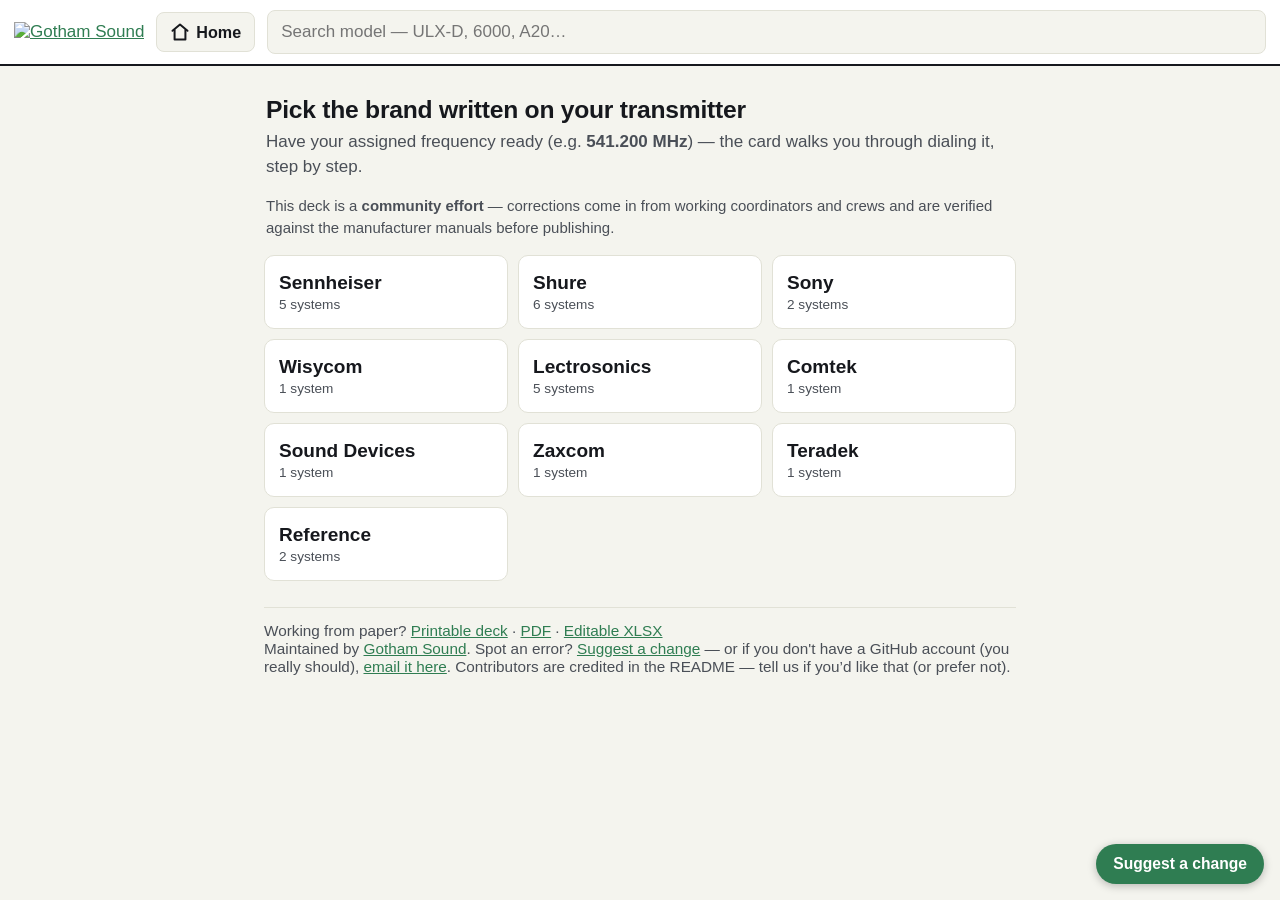
==== index.html @ 76682037 "Remake separate files from upstream changes Also specify encoding on formatted HTML files" ====
<!DOCTYPE html>
<html lang="en">

<head>
    <meta charset="utf-8">
    <meta name="viewport" content="width=device-width, initial-scale=1">
    <title>Wireless Quick-Dial Cards — Gotham Sound</title>
    <link rel="stylesheet" type="text/css" href="app_style.css">
</head>

<body>
    <header>
        <a href="#" aria-label="Home"><img src="assets/gotham-logo.png" alt="Gotham Sound"></a>
        <button id="homebtn" type="button" aria-label="Home"><svg viewBox="0 0 24 24" width="20" height="20" fill="none"
                stroke="currentColor" stroke-width="2.4" stroke-linecap="round" stroke-linejoin="round">
                <path d="M3 10.5 12 3l9 7.5" />
                <path d="M5.5 9.5V21h13V9.5" />
            </svg><span>Home</span></button>
        <input id="q" type="search" autocomplete="off" placeholder="Search model — ULX-D, 6000, A20…"
            aria-label="Search systems">
    </header>
    <main>
        <div id="home">
            <div id="lastused"></div>
            <h1 class="bigask">Pick the brand written on your transmitter</h1>
            <p class="reassure">Have your assigned frequency ready (e.g. <b>541.200&nbsp;MHz</b>) — the card walks you
                through dialing it, step by step.</p>
            <p class="reassure" style="font-size:.88rem">This deck is a <b>community effort</b> — corrections come in
                from working coordinators and crews and are verified against the manufacturer manuals before publishing.
            </p>
            <div id="brands"></div>
            <div id="models" hidden></div>
            <div id="results" hidden></div>
            <p class="homefoot">Working from paper? <a href="print.html">Printable deck</a> · <a
                    href="quick-dial-cards.pdf">PDF</a> · <a href="quick-dial-cards-editable.xlsx">Editable XLSX</a><br>
                Maintained by <a href="https://gothamsound.com">Gotham Sound</a>. Spot an error? <a
                    href="https://github.com/gothamsound/quick-dial-cards/issues/new/choose">Suggest a change</a> — or
                if you don't have a GitHub account (you really should), <a
                    href="mailto:peters@gothamsound.com?subject=quickdialchange">email it here</a>. Contributors are
                credited in the README — tell us if you&rsquo;d like that (or prefer not).</p>
        </div>
        <div id="cardwrap" hidden>
            <div class="cardbar">
                <button class="backrow" id="back" type="button">← All systems</button>
                <label class="freqbox"><span>Assigned<br>freq</span><input id="freq" inputmode="decimal"
                        autocomplete="off" placeholder="—"><b>MHz</b></label>
            </div>
            <div class="seg">
                <button id="seg-tx" type="button">TX — Transmitter<small>beltpack / handheld</small></button>
                <button id="seg-rx" type="button">RX — Portable receiver<small>camera hop / bag rig</small></button>
            </div>
            <section class="card" id="sennheiser-evolution-g3-g4" data-brand="Sennheiser" data-model="evolution G3 / G4" data-title="Sennheiser evolution G3 / G4" data-badgecls="t-tune" data-badgetxt="FREE-TUNE TO ANY MHz" hidden>
<div class="cardhead"><div class="ch-brand">Sennheiser</div><h2>evolution G3 / G4</h2><div class="ch-sub">Analog UHF · portable (camera) receiver shown</div></div>
<div class="meta">
      <span class="tag t-tune">FREE-TUNE TO ANY MHz</span>
      <span class="pill"><b>Step</b> 25 kHz</span>
      <span class="pill"><b>Range</b> Tune only inside the unit’s band letter (A 516–558, G 566–608, Aw+
        470–558…)</span>
    </div>

    <div class="labelrow"><span class="ll">Typical report label:</span><span class="chip">Sennheiser EW
        G2/G3/G4</span><span class="chip">Sennheiser Evol G3 A</span><span class="chip">Sennheiser Evol G3 G</span><span
        class="chip">Sennheiser Evol G4 Aw+</span></div>


    <div class="procs">
      <div class="proc tx">
        <div class="proc-h"><span class="proc-k">TRANSMITTER</span>
          <span class="proc-m">SK / SKM (bodypack / handheld)</span>
        </div>
        <ol class="steps">
          <li><span class="num">1</span><span class="txt">Press <kbd>SET</kbd> → <b>Advanced</b> → <b>Tune</b> →
              <kbd>SET</kbd> (navigate with <kbd>UP</kbd>/<kbd>DOWN</kbd> + <kbd>SET</kbd>). Unit switches to channel 1
              of user bank <b>U1</b> (U1–U6); TX RF is deactivated while in Tune.</span></li>
          <li><span class="num">2</span><span class="txt"><kbd>UP</kbd>/<kbd>DOWN</kbd> to dial the assigned <b>MHz</b>
              (25 kHz steps; hold to scroll). <kbd>SET</kbd> to store.</span></li>
          <li><span class="num">3</span><span class="txt"><kbd>ESC</kbd> back to home; confirm the MHz on screen.</span>
          </li>
        </ol>
      </div>
      <div class="proc rx">
        <div class="proc-h"><span class="proc-k">PORTABLE RECEIVER</span>
          <span class="proc-m">EK 100 G3 / G4 (camera receiver)</span>
        </div>
        <ol class="steps">
          <li><span class="num">1</span><span class="txt">Press <kbd>SET</kbd> → <b>Advanced</b> → <b>Tune</b> →
              <kbd>SET</kbd> (switches to channel 1 of bank <b>U1</b>).</span></li>
          <li><span class="num">2</span><span class="txt"><kbd>UP</kbd>/<kbd>DOWN</kbd> to the same <b>MHz</b>;
              <kbd>SET</kbd> to store.</span></li>
          <li><span class="num">3</span><span class="txt">Or set the RX here, then <kbd>SYNC</kbd> the transmitter to it
              via IR.</span></li>
        </ol>
      </div>
    </div>

    <div class="rfbar">
      <div class="rf-row"><span class="rf-k rf-warn">RF OFF FIRST</span><span class="rf-v">Entering <b>Tune</b>
          deactivates the TX RF while you dial (“the RF signal is deactivated”, per manual) — tune before approaching
          the rig. Where fitted, set the mute switch function to <b>RF Mute</b> (menu: Mute Mode) for a hard
          mute.</span></div>
      <div class="rf-row"><span class="rf-k">RF POWER</span><span class="rf-v">G4 300/500: <b>10 / 30 / 50 mW</b>
          (Low/Standard/High), <b>Advanced ▸ RF Power</b>. G3 300/500: <b>10 / 30 mW</b> (Low/Standard) only.
          100-series: fixed, max 30 mW.</span></div>
    </div>

    <div class="linkbar"><span class="lk-t">MATCHING TX &amp; RX</span><span>Bank presets (1–20) only hold fixed
        compatible channels — use <b>Tune</b> (bank U) to reach an arbitrary freq.</span></div>

    <div class="watch">
      <span class="w-t">WATCH OUT</span>
      <ul>
        <li>RX and TX must be the same band letter, or they can’t meet on frequency.</li>
        <li>G3 and G4 tune identically. Reports often lump <b>G2</b> in too — same family drill, but verify menu names
          on older G2 units at the table.</li>
      </ul>
    </div>

    <div class="sources"><span class="s-t">SOURCES</span><a
        href="https://docs.cloud.sennheiser.com/en-us/ew-g4/ew-g4_bedienungsanleitung_12_2025_en.pdf">ew G4 system
        manual</a> · <a
        href="https://web.archive.org/web/2025/https://assets.sennheiser.com/global-downloads/file/10828/SK_500_G3_Manual_12_2016_EN.pdf">SK
        500 G3 manual</a> · <a
        href="https://web.archive.org/web/2021/https://assets.sennheiser.com/global-downloads/file/6358/EK_100_G3_Manual_12_2016_EN.pdf">EK
        100 G3 manual</a></div>
<div class="cardfoot"><a href="https://github.com/gothamsound/quick-dial-cards/issues/new?template=suggest-change.yml&card=Sennheiser%20evolution%20G3%20/%20G4&title=%5BCard%20change%5D%3A%20Sennheiser%20evolution%20G3%20/%20G4" target="_blank" rel="noopener">Something wrong on this card? Suggest a fix →</a><br>No GitHub account (you really should)? <a href="mailto:peters@gothamsound.com?subject=quickdialchange&body=Card%3A%20Sennheiser%20evolution%20G3%20/%20G4%0A%0AWhat%20it%20says%20now%3A%0A%0AWhat%20it%20should%20say%3A%0A%0ASource%3A%0A%0ACredit%20me%20as%20%28or%20say%20no%20thanks%29%3A%0A">Email it here</a>.</div>
</section>
<section class="card" id="sennheiser-ew-dx" data-brand="Sennheiser" data-model="EW-DX" data-title="Sennheiser EW-DX" data-badgecls="t-tune" data-badgetxt="FREE-TUNE TO ANY MHz" hidden>
<div class="cardhead"><div class="ch-brand">Sennheiser</div><h2>EW-DX</h2><div class="ch-sub">Digital UHF · no portable RX in-series — EW-DP EK is the camera option</div></div>
<div class="meta">
      <span class="tag t-tune">FREE-TUNE TO ANY MHz</span>
      <span class="pill"><b>Step</b> fine (MHz + kHz entry; factory presets sit on a 600 kHz grid)</span>
      <span class="pill"><b>Range</b> US: Q1-9 470.2–550 · R1-9 520–607.8 · V5-7 941.7–959.65 (licensed STL)</span>
    </div>

    <div class="labelrow"><span class="ll">Typical report label:</span><span class="chip">Sennheiser EW-DX
        Q1-9</span><span class="chip">Sennheiser EW-DX R1-9</span><span class="chip">Sennheiser EW-D Q1-6</span></div>


    <div class="procs">
      <div class="proc tx">
        <div class="proc-h"><span class="proc-k">TRANSMITTER</span>
          <span class="proc-m">SK / SKM(-S) (bodypack / handheld)</span>
        </div>
        <ol class="steps">
          <li><span class="num">1</span><span class="txt">Press <kbd>SET</kbd> to open the menu → <b>Frequency</b>;
              <kbd>UP</kbd>/<kbd>DOWN</kbd> sets the MHz range → <kbd>SET</kbd> → <kbd>UP</kbd>/<kbd>DOWN</kbd> sets the
              kHz → <kbd>SET</kbd> to save.</span></li>
          <li><span class="num">2</span><span class="txt">Or sync from the receiver: press <kbd>CH 1</kbd>/<kbd>CH
                2</kbd> on the EM 2 → <kbd>SYNC</kbd> on the receiver → <b>short-press</b> <kbd>SYNC</kbd> on the TX
              (<b>Bluetooth LE — no IR</b>).</span></li>
          <li><span class="num">3</span><span class="txt">Keep that TX press <b>short</b> — holding <kbd>SYNC</kbd> &gt;
              2 s enters firmware-update mode and cancels the sync.</span></li>
        </ol>
      </div>
      <div class="proc rx">
        <div class="proc-h"><span class="proc-k">PORTABLE RECEIVER</span>
          <span class="proc-m">EW-DP EK (camera receiver, cross-compatible)</span>
        </div>
        <ol class="steps">
          <li><span class="num">1</span><span class="txt"><kbd>UP</kbd>/<kbd>DOWN</kbd>/<kbd>SET</kbd>/<kbd>ESC</kbd> →
              <b>FREQUENCY</b> (or AUTO SCAN / CHANNEL).</span></li>
          <li><span class="num">2</span><span class="txt">Set the assigned <b>MHz</b>; <kbd>SET</kbd> to save.</span>
          </li>
          <li><span class="num">3</span><span class="txt">Must be the same <b>frequency-range variant</b> as the TX;
              EW-DX extras (encryption, LD) drop off on EW-DP.</span></li>
        </ol>
      </div>
    </div>

    <div class="rfbar">
      <div class="rf-row"><span class="rf-k rf-warn">RF OFF FIRST</span><span class="rf-v">No RF-mute boot combo. <b>SK
            / SKM-S</b>: set the mute-switch function to <b>RF Mute</b> (TX menu: <b>Mute Button</b>; or RX: Ch → Mute
          Mode) and slide to mute <i>before</i> power-on. Plain SKM has no mute switch.</span></div>
      <div class="rf-row"><span class="rf-k">RF POWER</span><span class="rf-v">Fixed <b>10 mW ERP</b> (12 mW in Y1-3) —
          there is <b>no RF-power menu</b>.</span></div>
    </div>

    <div class="linkbar"><span class="lk-t">MATCHING TX &amp; RX</span><span>Sync runs over <b>Bluetooth LE</b> from the
        receiver — receiver values overwrite the TX. Manual TX entry and the Smart Assist app also work.</span></div>

    <div class="watch">
      <span class="w-t">WATCH OUT</span>
      <ul>
        <li>Enabling <b>AES-256</b> (System → Link Encryption) requires re-syncing every TX.</li>
        <li><b>Link Density</b> mode needs a receiver restart; presets shift to a 300 kHz grid.</li>
        <li>TX and RX must share the frequency-range variant (Q1-9 vs R1-9…).</li>
        <li><b>EW-D</b> (non-DX) TXs have <b>no display at all</b> — set the freq on the EW-D EM (or Smart Assist app)
          and push with the <kbd>SYNC</kbd> buttons (BLE). Fixed 10 mW. Q1-6 = 470.2–526; “S1-7” = 606.2–662 (mostly not
          US-legal).</li>
      </ul>
    </div>

    <div class="sources"><span class="s-t">SOURCES</span><a
        href="https://www.sennheiser.com/globalassets/digizuite/40783-en-instruction-manual-and-frequently-asked-questions---evolution-wireless-digital-ew-d--ew-dx--ew-dp-pdf.pdf">EW-D/DX/DP
        combined manual</a> · <a href="https://docs.cloud.sennheiser.com/en-us/ew-d/ew-d/manual.html">EW-DX online
        manual</a> · <a href="https://docs.cloud.sennheiser.com/en-us/ew-d/ew-d/productinfo-freq-ranges.html">Frequency
        ranges</a> · <a
        href="https://assets.sennheiser.com/download/assets/ew-d_instruction_manual_06_2026_en.pdf/092d50fcf2f111f0b4c42e4518a8e27d?attachment=true">EW-D
        manual</a></div>
<div class="cardfoot"><a href="https://github.com/gothamsound/quick-dial-cards/issues/new?template=suggest-change.yml&card=Sennheiser%20EW-DX&title=%5BCard%20change%5D%3A%20Sennheiser%20EW-DX" target="_blank" rel="noopener">Something wrong on this card? Suggest a fix →</a><br>No GitHub account (you really should)? <a href="mailto:peters@gothamsound.com?subject=quickdialchange&body=Card%3A%20Sennheiser%20EW-DX%0A%0AWhat%20it%20says%20now%3A%0A%0AWhat%20it%20should%20say%3A%0A%0ASource%3A%0A%0ACredit%20me%20as%20%28or%20say%20no%20thanks%29%3A%0A">Email it here</a>.</div>
</section>
<section class="card" id="sennheiser-digital-6000" data-brand="Sennheiser" data-model="Digital 6000" data-title="Sennheiser Digital 6000" data-badgecls="t-tune" data-badgetxt="FREE-TUNE TO ANY MHz" hidden>
<div class="cardhead"><div class="ch-brand">Sennheiser</div><h2>Digital 6000</h2><div class="ch-sub">Digital UHF · portable (camera) receiver shown</div></div>
<div class="meta">
      <span class="tag t-tune">FREE-TUNE TO ANY MHz</span>
      <span class="pill"><b>Step</b> 25 kHz</span>
      <span class="pill"><b>Range</b> Up to 88–184 MHz tuning, depending on unit</span>
    </div>

    <div class="labelrow"><span class="ll">Typical report label:</span><span class="chip">Sennheiser EM6000 A1-4</span>
    </div>


    <div class="procs">
      <div class="proc tx">
        <div class="proc-h"><span class="proc-k">TRANSMITTER</span>
          <span class="proc-m">SK 6000 / SKM 6000</span>
        </div>
        <ol class="steps">
          <li><span class="num">1</span><span class="txt">On the TX, press <kbd>SET</kbd> to open the menu →
              <b>Tune</b>.</span></li>
          <li><span class="num">2</span><span class="txt">Set the assigned <b>MHz</b> (25 kHz steps); confirm — saving
              auto-assigns it to preset <b>U</b>.</span></li>
          <li><span class="num">3</span><span class="txt">Match the <b>transmission mode</b> (e.g. LR) to the receiver,
              or the link won’t form.</span></li>
        </ol>
      </div>
      <div class="proc rx">
        <div class="proc-h"><span class="proc-k">PORTABLE RECEIVER</span>
          <span class="proc-m">EK 6042 (2-ch camera receiver, LR)</span>
        </div>
        <ol class="steps">
          <li><span class="num">1</span><span class="txt">Press the channel button → <b>CH Settings</b> →
              <b>Frequency</b> → <b>Tune</b>.</span></li>
          <li><span class="num">2</span><span class="txt">Set the same <b>MHz</b>; confirm.</span></li>
          <li><span class="num">3</span><span class="txt">Then <b>Sync</b> transfers the frequency to the transmitter
              over IR.</span></li>
        </ol>
      </div>
    </div>

    <div class="rfbar">
      <div class="rf-row"><span class="rf-k rf-warn">RF OFF FIRST</span><span class="rf-v"><b>SK 6212</b>: hold
          <kbd>ON/OFF</kbd> at power-up until the LED lights red → boots in <b>RF MUTE</b>. SK 6000 / SKM 6000 have no
          RF-mute boot — set the freq on the EM 6000 / EK 6042 and <b>IR-sync before the pack goes live</b>.</span>
      </div>
      <div class="rf-row"><span class="rf-k">RF POWER</span><span class="rf-v">Set by <b>mode</b>: LR — SK/SKM 6000
          <b>25 mW</b>, SK 6212 <b>15 mW</b> (Low 3.5). LD — 3.5 mW (SKM 6000: 1 mW). Mode is set on the <b>EM 6000</b>
          and pushed by sync — not a free dial.</span></div>
    </div>

    <div class="linkbar"><span class="lk-t">MATCHING TX &amp; RX</span><span>On the <b>EM 6000</b>, <b>Sync Settings ▸
          Frequency Only</b> pushes just the freq. The EK 6042 sync always transfers the frequency (long-press the sync
        button for IR).</span></div>

    <div class="watch">
      <span class="w-t">WATCH OUT</span>
      <ul>
        <li>Digital 6000 TX work with EK 6042 in <b>Long-Range (LR)</b> mode — set both to LR.</li>
        <li>EM 6000 is the rack receiver; EK 6042 is the portable equivalent.</li>
      </ul>
    </div>

    <div class="sources"><span class="s-t">SOURCES</span><a
        href="https://docs.cloud.sennheiser.com/en-us/digital-6000/digital-6000_instruction_manual_04_2026_en.pdf">Digital
        6000 manual</a> · <a
        href="https://web.archive.org/web/2023/https://assets.sennheiser.com/global-downloads/file/12330/EK6042_Manual_06_2019_EN.pdf">EK
        6042 manual</a></div>
<div class="cardfoot"><a href="https://github.com/gothamsound/quick-dial-cards/issues/new?template=suggest-change.yml&card=Sennheiser%20Digital%206000&title=%5BCard%20change%5D%3A%20Sennheiser%20Digital%206000" target="_blank" rel="noopener">Something wrong on this card? Suggest a fix →</a><br>No GitHub account (you really should)? <a href="mailto:peters@gothamsound.com?subject=quickdialchange&body=Card%3A%20Sennheiser%20Digital%206000%0A%0AWhat%20it%20says%20now%3A%0A%0AWhat%20it%20should%20say%3A%0A%0ASource%3A%0A%0ACredit%20me%20as%20%28or%20say%20no%20thanks%29%3A%0A">Email it here</a>.</div>
</section>
<section class="card" id="sennheiser-2000-series" data-brand="Sennheiser" data-model="2000 Series" data-title="Sennheiser 2000 Series" data-badgecls="t-tune" data-badgetxt="FREE-TUNE TO ANY MHz" hidden>
<div class="cardhead"><div class="ch-brand">Sennheiser</div><h2>2000 Series</h2><div class="ch-sub">Analog UHF (high-band) · portable (camera) receiver shown</div></div>
<div class="meta">
      <span class="tag t-tune">FREE-TUNE TO ANY MHz</span>
      <span class="pill"><b>Step</b> 25 kHz</span>
      <span class="pill"><b>Range</b> Up to 75 MHz switching bandwidth; tune inside the unit’s band (e.g. Aw, Gw, Bw).
        25 kHz steps.</span>
    </div>

    <div class="labelrow"><span class="ll">Typical report label:</span><span class="chip">Sennheiser EM 2000</span><span
        class="chip">SK 2000 / SKM 2000</span></div>


    <div class="procs">
      <div class="proc tx">
        <div class="proc-h"><span class="proc-k">TRANSMITTER</span>
          <span class="proc-m">SK 2000 / SKM 2000 / SKP 2000 (bodypack / handheld / plug-on)</span>
        </div>
        <ol class="steps">
          <li><span class="num">1</span><span class="txt">Press <kbd>SET</kbd> → <b>Advanced</b> → <b>Tune</b> (SK 2000
              = SET + UP/DOWN buttons; only the SKM 2000 has a jog-style multi-function switch). Pick a <b>user bank
                (U1–U6)</b>; fixed banks 1–20 are intermod presets only.</span></li>
          <li><span class="num">2</span><span class="txt">Set the channel and dial the assigned <b>MHz</b> (25 kHz
              steps); press <kbd>SET</kbd> to store.</span></li>
          <li><span class="num">3</span><span class="txt">Easier: set it on the receiver and IR-sync down to the TX
              (right).</span></li>
        </ol>
      </div>
      <div class="proc rx">
        <div class="proc-h"><span class="proc-k">PORTABLE RECEIVER</span>
          <span class="proc-m">EK 2000 (camera receiver)</span>
        </div>
        <ol class="steps">
          <li><span class="num">1</span><span class="txt">Press <kbd>SET</kbd> → <b>Advanced</b> → <b>Tune</b>; select a
              <b>user bank (U1–U6)</b> and channel.</span></li>
          <li><span class="num">2</span><span class="txt">Set the same assigned <b>MHz</b> (25 kHz); store the
              setting.</span></li>
          <li><span class="num">3</span><span class="txt">Hold the RX IR window to the TX IR window → <b>Sync</b> (main
              menu): the freq transfers to the TX automatically.</span></li>
        </ol>
      </div>
    </div>

    <div class="rfbar">
      <div class="rf-row"><span class="rf-k rf-warn">RF OFF FIRST</span><span class="rf-v"><b>RF Mute</b>: hold
          <kbd>ON/OFF</kbd> at switch-on until <b>“RF Mute Off?”</b> shows → <kbd>UP</kbd>/<kbd>DOWN</kbd> to <b>“RF
            Mute On?”</b> → <kbd>SET</kbd>. Tune/sync, then un-mute the same way.</span></div>
      <div class="rf-row"><span class="rf-k">RF POWER</span><span class="rf-v"><b>10 / 30 / 50 mW</b> (US: up to 100 mW)
          — <b>Advanced ▸ RF Power</b> on the TX.</span></div>
    </div>

    <div class="linkbar"><span class="lk-t">MATCHING TX &amp; RX</span><span>EM 2000 / EK 2000 → <b>Advanced ▸ Sync</b>
        transfers the frequency to the transmitter over IR. Or set both by hand to the same bank / channel / MHz.</span>
    </div>

    <div class="watch">
      <span class="w-t">WATCH OUT</span>
      <ul>
        <li>RX and TX must share the same band / range, or they can’t meet on frequency.</li>
        <li>Fixed banks 1–20 are presets only — use a <b>user bank (U1–U6)</b> to land on an arbitrary coordinated MHz.
        </li>
        <li>2000 series sits above ew G3/G4 and below 3000/5000 — same 25 kHz raster.</li>
      </ul>
    </div>

    <div class="sources"><span class="s-t">SOURCES</span><a
        href="https://web.archive.org/web/2021/https://assets.sennheiser.com/global-downloads/file/8549/SK_2000_Manual_12_2016_EN.pdf">SK
        2000 manual</a> · <a
        href="https://web.archive.org/web/2025/https://assets.sennheiser.com/global-downloads/file/8545/EK_2000_Manual_12_2016_EN.pdf">EK
        2000 manual</a></div>
<div class="cardfoot"><a href="https://github.com/gothamsound/quick-dial-cards/issues/new?template=suggest-change.yml&card=Sennheiser%202000%20Series&title=%5BCard%20change%5D%3A%20Sennheiser%202000%20Series" target="_blank" rel="noopener">Something wrong on this card? Suggest a fix →</a><br>No GitHub account (you really should)? <a href="mailto:peters@gothamsound.com?subject=quickdialchange&body=Card%3A%20Sennheiser%202000%20Series%0A%0AWhat%20it%20says%20now%3A%0A%0AWhat%20it%20should%20say%3A%0A%0ASource%3A%0A%0ACredit%20me%20as%20%28or%20say%20no%20thanks%29%3A%0A">Email it here</a>.</div>
</section>
<section class="card" id="sennheiser-3000-5000-series" data-brand="Sennheiser" data-model="3000 / 5000 Series" data-title="Sennheiser 3000 / 5000 Series" data-badgecls="t-tune" data-badgetxt="FREE-TUNE TO ANY MHz" hidden>
<div class="cardhead"><div class="ch-brand">Sennheiser</div><h2>3000 / 5000 Series</h2><div class="ch-sub">SK 5212-II bodypack · SKM 5200-II handheld · SKP 3000 plug-on — EK 3241 portable receiver</div></div>
<div class="meta">
      <span class="tag t-tune">FREE-TUNE TO ANY MHz</span>
      <span class="pill"><b>Step</b> 5 kHz — finest on these cards</span>
      <span class="pill"><b>Range</b> Tune within the unit’s switching bandwidth (EK 3241 ≈ 36 MHz; SK 5212-II up to 184
        MHz); stay in the legal range.</span>
    </div>

    <div class="labelrow"><span class="ll">Typical report label:</span><span class="chip">Sennheiser EM 3732 /
        3732-II</span><span class="chip">SK 5212(-II)</span><span class="chip">SKM 5200(-II)</span></div>


    <div class="procs">
      <div class="proc tx">
        <div class="proc-h"><span class="proc-k">TRANSMITTER</span>
          <span class="proc-m">SK 5212(-II) / SKM 5200(-II) / SKP 3000 (bodypack / handheld / plug-on)</span>
        </div>
        <ol class="steps">
          <li><span class="num">1</span><span class="txt">Deactivate the autolock if on. Open the menu → <b>CHAN</b>:
              pick a <b>VAR-bank</b> channel (<b>FIX</b>-bank presets cannot be changed).</span></li>
          <li><span class="num">2</span><span class="txt">Go to <b>TUNE</b> and set the assigned <b>MHz</b> — tunes in
              <b>5 kHz</b> steps; press <kbd>SET</kbd> to store (“STORED”).</span></li>
          <li><span class="num">3</span><span class="txt">Set output in <b>POWER</b>, then EXIT. (TUNE / CHAN only take
              effect once you <kbd>SET</kbd> them.)</span></li>
        </ol>
      </div>
      <div class="proc rx">
        <div class="proc-h"><span class="proc-k">PORTABLE RECEIVER</span>
          <span class="proc-m">EK 3241 (camera receiver)</span>
        </div>
        <ol class="steps">
          <li><span class="num">1</span><span class="txt">Use <kbd>CHAn</kbd> to pick a channel in bank <b>“U”</b>
              (variable bank, 20 channels U.01–U.20; bank “F” is 32 factory presets).</span></li>
          <li><span class="num">2</span><span class="txt">Open <kbd>tunE</kbd> and set the same <b>MHz</b> by hand (5
              kHz steps); press <kbd>SET</kbd> (“StorEd”).</span></li>
          <li><span class="num">3</span><span class="txt"><b>No IR sync on this receiver</b> — confirm the MHz matches
              the TX exactly. (Use an EM 3732 rack if you need IR sync.)</span></li>
        </ol>
      </div>
    </div>

    <div class="rfbar">
      <div class="rf-row"><span class="rf-k rf-warn">RF OFF FIRST</span><span class="rf-v">No standby-off boot — set the
          freq in <b>TUNE</b> (and a low <b>POWER</b> level) before the pack is near other rigs; confirm, then raise
          power / go live.</span></div>
      <div class="rf-row"><span class="rf-k">RF POWER</span><span class="rf-v">SK 5212-II <b>POWER</b> menu: <b>50
            mW</b> (PWR.HI) / <b>10 mW</b> (PWR.LO) / 10 mW low-intermod (<b>LoI</b>).</span></div>
    </div>

    <div class="linkbar"><span class="lk-t">MATCHING TX &amp; RX</span><span>The EK 3241 camera receiver has <b>no IR
          transmitter-sync</b> — match the frequency by hand on both ends (5 kHz). An EM 3732 rack can IR-sync the
        transmitters if you have one.</span></div>

    <div class="watch">
      <span class="w-t">WATCH OUT</span>
      <ul>
        <li>FIX-bank presets cannot be changed; use the <b>VAR bank</b> to land on a coordinated MHz.</li>
        <li>EK 3241 has no transmitter IR-sync — match by hand (or sync from an EM 3732 rack).</li>
        <li>TX and RX must share the same range / band.</li>
      </ul>
    </div>

    <div class="sources"><span class="s-t">SOURCES</span><a
        href="https://web.archive.org/web/2024/https://assets.sennheiser.com/global-downloads/file/6846/SK_5212-II_Manual_11_2010_EN.pdf">SK
        5212-II manual</a> · <a
        href="https://web.archive.org/web/2021/https://assets.sennheiser.com/global-downloads/file/12024/EK_3241_532026_0209_INT_US.pdf">EK
        3241 manual (US)</a> · <a
        href="https://web.archive.org/web/2021/https://assets.sennheiser.com/global-downloads/file/10500/EM_3732-II_Manual_10_2019_EN.pdf">EM
        3732-II manual</a></div>
<div class="cardfoot"><a href="https://github.com/gothamsound/quick-dial-cards/issues/new?template=suggest-change.yml&card=Sennheiser%203000%20/%205000%20Series&title=%5BCard%20change%5D%3A%20Sennheiser%203000%20/%205000%20Series" target="_blank" rel="noopener">Something wrong on this card? Suggest a fix →</a><br>No GitHub account (you really should)? <a href="mailto:peters@gothamsound.com?subject=quickdialchange&body=Card%3A%20Sennheiser%203000%20/%205000%20Series%0A%0AWhat%20it%20says%20now%3A%0A%0AWhat%20it%20should%20say%3A%0A%0ASource%3A%0A%0ACredit%20me%20as%20%28or%20say%20no%20thanks%29%3A%0A">Email it here</a>.</div>
</section>
<section class="card" id="shure-slx-d" data-brand="Shure" data-model="SLX-D" data-title="Shure SLX-D" data-badgecls="t-tune" data-badgetxt="FREE-TUNE TO ANY MHz" hidden>
<div class="cardhead"><div class="ch-brand">Shure</div><h2>SLX-D</h2><div class="ch-sub">Digital UHF · SLXD5 is the portable receiver</div></div>
<div class="meta">
      <span class="tag t-tune">FREE-TUNE TO ANY MHz</span>
      <span class="pill"><b>Step</b> 25 kHz (JB band 125 kHz)</span>
      <span class="pill"><b>Range</b> US: G58 470–514 · H55 514–558 · J52 558–602 + 614–616 · wideband “+” models G57
        470–608</span>
    </div>

    <div class="labelrow"><span class="ll">Typical report label:</span><span class="chip">Shure SLXD4 G58</span><span
        class="chip">Shure SLXD4Q+ G57</span><span class="chip">Shure SLXD5</span></div>


    <div class="procs">
      <div class="proc tx">
        <div class="proc-h"><span class="proc-k">TRANSMITTER</span>
          <span class="proc-m">SLXD1 / SLXD2 (bodypack / handheld)</span>
        </div>
        <ol class="steps">
          <li><span class="num">1</span><span class="txt">Transmitters have <b>no frequency menu</b> (menu = RF power,
              offset, locks) — the frequency comes from the receiver.</span></li>
          <li><span class="num">2</span><span class="txt">Tune the receiver (right), align the <b>IR ports</b>, press
              the receiver’s <kbd>sync</kbd> button → the TX takes the freq.</span></li>
          <li><span class="num">3</span><span class="txt"><b>No RF-mute boot exists</b> on SLX-D — power packs up away
              from the rig, sync, then move in.</span></li>
        </ol>
      </div>
      <div class="proc rx">
        <div class="proc-h"><span class="proc-k">PORTABLE RECEIVER</span>
          <span class="proc-m">SLXD5 (portable slot/bag receiver)</span>
        </div>
        <ol class="steps">
          <li><span class="num">1</span><span class="txt">Press <kbd>Enter</kbd> from home → <b>Frequency</b> →
              <b>Manual Setup</b> (or Channel / Group Scan).</span></li>
          <li><span class="num">2</span><span class="txt"><kbd>▲▼</kbd> arrows to set G / C or the exact <b>MHz</b> (25
              kHz); <kbd>Enter</kbd> to apply.</span></li>
          <li><span class="num">3</span><span class="txt">Align IR ports with the TX and press <kbd>Sync</kbd>.</span>
          </li>
        </ol>
      </div>
    </div>

    <div class="rfbar">
      <div class="rf-row"><span class="rf-k rf-warn">RF OFF FIRST</span><span class="rf-v">Nothing to hold at boot —
          this family has <b>no RF-mute power-on</b> (unlike ULX-D). Set the receiver first, sync at a distance, then
          approach.</span></div>
      <div class="rf-row"><span class="rf-k">RF POWER</span><span class="rf-v">TX menu <b>RF Power: 1 / 10 mW</b> (SLXD3
          plug-on: 30 mW); or push from the SLXD5 (<b>TX ▸ RF Power</b>, Low 1 / High 10) via IR sync.</span></div>
    </div>

    <div class="linkbar"><span class="lk-t">MATCHING TX &amp; RX</span><span>SLXD4 path: push the <kbd>control
          knob</kbd> → <b>Frequency Setup ▸ Manual Frequency Setup</b> → set G / C / MHz → <b>Apply</b>. “+” receivers
        pair with legacy TXs when <b>RF Band</b> matches (Device Configuration ▸ RF ▸ RF Band).</span></div>

    <div class="watch">
      <span class="w-t">WATCH OUT</span>
      <ul>
        <li>Legacy SLX-D has <b>no encryption</b>; SLX-D+ adds AES-256.</li>
        <li>G65 and L57 are <b>not US bands</b> — US stock is G58 / H55 / J52 (+ G57 wideband).</li>
        <li>Keep all receivers in one band on the same group.</li>
      </ul>
    </div>

    <div class="sources"><span class="s-t">SOURCES</span><a href="https://pubs.shure.com/guide/SLXD">SLX-D user
        guide</a> · <a href="https://pubs.shure.com/guide/SLXD4Qplus">SLXD4Q+ user guide</a></div>
<div class="cardfoot"><a href="https://github.com/gothamsound/quick-dial-cards/issues/new?template=suggest-change.yml&card=Shure%20SLX-D&title=%5BCard%20change%5D%3A%20Shure%20SLX-D" target="_blank" rel="noopener">Something wrong on this card? Suggest a fix →</a><br>No GitHub account (you really should)? <a href="mailto:peters@gothamsound.com?subject=quickdialchange&body=Card%3A%20Shure%20SLX-D%0A%0AWhat%20it%20says%20now%3A%0A%0AWhat%20it%20should%20say%3A%0A%0ASource%3A%0A%0ACredit%20me%20as%20%28or%20say%20no%20thanks%29%3A%0A">Email it here</a>.</div>
</section>
<section class="card" id="shure-ulx-d" data-brand="Shure" data-model="ULX-D" data-title="Shure ULX-D" data-badgecls="t-tune" data-badgetxt="FREE-TUNE TO ANY MHz" hidden>
<div class="cardhead"><div class="ch-brand">Shure</div><h2>ULX-D</h2><div class="ch-sub">Digital UHF · (no portable receiver — half-rack ULXD4 shown)</div></div>
<div class="meta">
      <span class="tag t-tune">FREE-TUNE TO ANY MHz</span>
      <span class="pill"><b>Step</b> 25 kHz</span>
      <span class="pill"><b>Range</b> Band on the label must match (e.g. G50 = 470–534 MHz)</span>
    </div>

    <div class="labelrow"><span class="ll">Typical report label:</span><span class="chip">Shure ULXD4 G50</span></div>


    <div class="procs">
      <div class="proc tx">
        <div class="proc-h"><span class="proc-k">TRANSMITTER</span>
          <span class="proc-m">ULXD1 / ULXD2 (bodypack / handheld)</span>
        </div>
        <ol class="steps">
          <li><span class="num">1</span><span class="txt">ULXD1/2 have <b>no frequency menu</b> — the TX menu covers
              mute mode, mic offset and locks only. The frequency comes from the receiver.</span></li>
          <li><span class="num">2</span><span class="txt">Tune the receiver channel (right), align IR windows, press
              <kbd>SYNC</kbd> → the TX takes the frequency.</span></li>
          <li><span class="num">3</span><span class="txt">Need RF silence meanwhile? Hold <kbd>exit</kbd> while powering
              the TX on until <b>RF MUTED</b> shows.</span></li>
        </ol>
      </div>
      <div class="proc rx">
        <div class="proc-h"><span class="proc-k">PORTABLE RECEIVER</span>
          <span class="proc-m">ULXD4 (half-rack receiver)</span>
        </div>
        <ol class="steps">
          <li><span class="num">1</span><span class="txt">Open the channel’s <b>RADIO</b> screen; push the <kbd>control
                wheel</kbd> to edit.</span></li>
          <li><span class="num">2</span><span class="txt">Rotate to the <b>Frequency</b> field and set the assigned
              <b>MHz</b> directly; <kbd>ENTER</kbd> to save.</span></li>
          <li><span class="num">3</span><span class="txt">Align IR windows, press <kbd>SYNC</kbd> → <b>Sync Success</b>
              copies it to the TX.</span></li>
        </ol>
      </div>
    </div>

    <div class="rfbar">
      <div class="rf-row"><span class="rf-k rf-warn">RF OFF FIRST</span><span class="rf-v">Hold <kbd>exit</kbd> during
          TX power-on until <b>RF MUTED</b> displays. Sync the assigned freq from the receiver, then <b>restart the
            TX</b> to un-mute.</span></div>
      <div class="rf-row"><span class="rf-k">RF POWER</span><span class="rf-v"><b>1 / 10 / 20 mW</b> — pushed from the
          receiver as an IR-sync preset (Lo 1 / Nm 10 / Hi 20), not set on the TX.</span></div>
    </div>

    <div class="linkbar"><span class="lk-t">MATCHING TX &amp; RX</span><span>In the RADIO menu you can set Group/Channel
        <i>or</i> edit the <b>Frequency</b> field for an exact coordinated MHz.</span></div>

    <div class="watch">
      <span class="w-t">WATCH OUT</span>
      <ul>
        <li>ULX-D has no bodypack/portable receiver — all receivers are rack/half-rack.</li>
        <li>Re-sync after enabling/disabling <b>encryption</b>. Mixed bands are OK if both units can tune the same
          frequency (Shure “Mixed-Band Operation”).</li>
      </ul>
    </div>

    <div class="sources"><span class="s-t">SOURCES</span><a
        href="https://pubs.shure.com/view/guide/ULXD/en-US.pdf">ULX-D user guide</a></div>
<div class="cardfoot"><a href="https://github.com/gothamsound/quick-dial-cards/issues/new?template=suggest-change.yml&card=Shure%20ULX-D&title=%5BCard%20change%5D%3A%20Shure%20ULX-D" target="_blank" rel="noopener">Something wrong on this card? Suggest a fix →</a><br>No GitHub account (you really should)? <a href="mailto:peters@gothamsound.com?subject=quickdialchange&body=Card%3A%20Shure%20ULX-D%0A%0AWhat%20it%20says%20now%3A%0A%0AWhat%20it%20should%20say%3A%0A%0ASource%3A%0A%0ACredit%20me%20as%20%28or%20say%20no%20thanks%29%3A%0A">Email it here</a>.</div>
</section>
<section class="card" id="shure-axient-digital" data-brand="Shure" data-model="Axient Digital" data-title="Shure Axient Digital" data-badgecls="t-tune" data-badgetxt="FREE-TUNE TO ANY MHz" hidden>
<div class="cardhead"><div class="ch-brand">Shure</div><h2>Axient Digital</h2><div class="ch-sub">Digital UHF · portable receiver shown</div></div>
<div class="meta">
      <span class="tag t-tune">FREE-TUNE TO ANY MHz</span>
      <span class="pill"><b>Step</b> 25 kHz</span>
      <span class="pill"><b>Range</b> US: G57 470–616 <i>(608–614 gap)</i> · K54 606–663 · X55 941–960 — intl: G55/G56
        470–636 · K57 606–790 MHz</span>
    </div>

    <div class="labelrow"><span class="ll">Typical report label:</span><span class="chip">Shure AD G57</span><span
        class="chip">Shure AD G57+</span><span class="chip">Shure AD K54</span><span class="chip">Shure AD
        X55</span><span class="chip">Shure AD K57 (intl)</span></div>


    <div class="procs">
      <div class="proc tx">
        <div class="proc-h"><span class="proc-k">TRANSMITTER</span>
          <span class="proc-m">AD1/ADX1 · AD2/ADX2 (pack/handheld)</span>
        </div>
        <ol class="steps">
          <li><span class="num">1</span><span class="txt">On the TX, <kbd>O</kbd> → <b>Radio</b> → <b>Freq</b>;
              <kbd>O</kbd> once edits the first 3 digits, twice the last 3; <kbd>∧∨</kbd> to set the assigned
              <b>MHz</b>; <kbd>O</kbd> to save.</span></li>
          <li><span class="num">2</span><span class="txt">Or IR-sync from the receiver (right). ADX can also be re-tuned
              remotely via ShowLink / AD610.</span></li>
        </ol>
      </div>
      <div class="proc rx">
        <div class="proc-h"><span class="proc-k">PORTABLE RECEIVER</span>
          <span class="proc-m">ADX5D (2-ch portable receiver)</span>
        </div>
        <ol class="steps">
          <li><span class="num">1</span><span class="txt">From the channel&rsquo;s home screen press <kbd>O</kbd> →
              <b>Radio</b>.</span></li>
          <li><span class="num">2</span><span class="txt"><kbd>∧∨</kbd> to set the assigned <b>Frequency (MHz)</b>
              directly (or Group/Channel); <kbd>O</kbd> to save.</span></li>
          <li><span class="num">3</span><span class="txt">Power the TX; channel menu → <b>Sync</b> (or hold <kbd>X</kbd>
              → <b>Rx1/Rx2 Sync</b>); align IR windows until the sync LED lights red → <b>Success</b>.</span></li>
        </ol>
      </div>
    </div>

    <div class="rfbar">
      <div class="rf-row"><span class="rf-k rf-warn">RF OFF FIRST</span><span class="rf-v">Hold <kbd>X</kbd> <b>while
            powering on</b> → <b>SAFE START</b> menu → set <b>RF: Mute</b> (persists through power cycles). Tune/sync,
          then un-mute: <b>Radio → Output → On</b>.</span></div>
      <div class="rf-row"><span class="rf-k">RF POWER</span><span class="rf-v"><b>AD 2 / 10 / 35 mW · ADX 2 / 10 / 40
            mW</b> (Radio → Power; some bands 2 / 10 only; 10 mW max above 608 MHz).</span></div>
    </div>

    <div class="linkbar"><span class="lk-t">MATCHING TX &amp; RX</span><span>Channels are grouped for intermod safety,
        but you can type an exact <b>Frequency</b> on either device.</span></div>

    <div class="watch">
      <span class="w-t">WATCH OUT</span>
      <ul>
        <li>Receiver <b>RF Band</b> must equal the TX band; after changing RF band, re-sync every TX.</li>
        <li>ADX5D is the portable receiver; AD4D/AD4Q are the rack versions.</li>
        <li><b>G57+</b> (ADX5D) extends G57 with 614–616 MHz; TX power is capped at 10 mW there.</li>
      </ul>
    </div>

    <div class="sources"><span class="s-t">SOURCES</span><a href="https://pubs.shure.com/view/guide/ADX1/en-US.pdf">ADX1
        guide (Safe Start, tuning)</a> · <a href="https://pubs.shure.com/view/guide/ADX5D/en-US.pdf">ADX5D guide (sync,
        bands)</a> · <a href="https://content-files.shure.com/Pubs/AxientDigital/Axient_Digital_Frequency_Chart.pdf">AD
        frequency chart</a></div>
<div class="cardfoot"><a href="https://github.com/gothamsound/quick-dial-cards/issues/new?template=suggest-change.yml&card=Shure%20Axient%20Digital&title=%5BCard%20change%5D%3A%20Shure%20Axient%20Digital" target="_blank" rel="noopener">Something wrong on this card? Suggest a fix →</a><br>No GitHub account (you really should)? <a href="mailto:peters@gothamsound.com?subject=quickdialchange&body=Card%3A%20Shure%20Axient%20Digital%0A%0AWhat%20it%20says%20now%3A%0A%0AWhat%20it%20should%20say%3A%0A%0ASource%3A%0A%0ACredit%20me%20as%20%28or%20say%20no%20thanks%29%3A%0A">Email it here</a>.</div>
</section>
<section class="card" id="shure-uhf-r" data-brand="Shure" data-model="UHF-R" data-title="Shure UHF-R" data-badgecls="t-tune" data-badgetxt="FREE-TUNE TO ANY MHz" hidden>
<div class="cardhead"><div class="ch-brand">Shure</div><h2>UHF-R</h2><div class="ch-sub">Analog UHF (legacy — still everywhere) · UR1/UR2 TX · UR4D rack RX</div></div>
<div class="meta">
      <span class="tag t-tune">FREE-TUNE TO ANY MHz</span>
      <span class="pill"><b>Step</b> 25 kHz — strict grid, no fine offsets</span>
      <span class="pill"><b>Range</b> US: G1 470–530 · H4 518–578 · J5 578–638 · L3 638–698 — <b>614+ MHz is post-repack
          illegal in the US</b></span>
    </div>

    <div class="labelrow"><span class="ll">Typical report label:</span><span class="chip">Shure UR4D H4</span><span
        class="chip">Shure UHF-R J5</span></div>


    <div class="procs">
      <div class="proc tx">
        <div class="proc-h"><span class="proc-k">TRANSMITTER</span>
          <span class="proc-m">UR1 / UR2 (bodypack / handheld)</span>
        </div>
        <ol class="steps">
          <li><span class="num">1</span><span class="txt">Press <kbd>enter</kbd> from the main screen → <b>Group (G) /
                Channel (Ch)</b> or <b>Frequency</b>; <kbd>▲▼</kbd> in 25 kHz steps; <kbd>enter</kbd> to save. (UR2:
              pull the battery cover off the handle to reach the keys.)</span></li>
          <li><span class="num">2</span><span class="txt">Or IR-sync: open the TX battery cover to expose the IR port;
              on the receiver select <b>Sync ▸ sync</b>.</span></li>
          <li><span class="num">3</span><span class="txt">A <b>frequency-locked</b> TX silently ignores the synced
              frequency — unlock first (hold <kbd>exit</kbd> + tap <kbd>▲</kbd> toggles Frequency Lock).</span></li>
        </ol>
      </div>
      <div class="proc rx">
        <div class="proc-h"><span class="proc-k">RECEIVER (RACK)</span>
          <span class="proc-m">UR4D / UR4S (rack receiver — no portable in-series)</span>
        </div>
        <ol class="steps">
          <li><span class="num">1</span><span class="txt"><b>Radio</b> menu: push the <kbd>control wheel</kbd> to the
              Group/Channel or frequency value; turn to change; press the flashing <kbd>ENTER</kbd>.</span></li>
          <li><span class="num">2</span><span class="txt">Or <b>Radio ▸ Scan</b> → Chan Scan / Group Scan.</span></li>
          <li><span class="num">3</span><span class="txt">Then IR-sync down to the TX (step 2, left).</span></li>
        </ol>
      </div>
    </div>

    <div class="rfbar">
      <div class="rf-row"><span class="rf-k rf-warn">RF OFF FIRST</span><span class="rf-v"><b>RF Safety Mode</b>: hold
          the <kbd>exit</kbd> key <b>while switching the TX on</b> → LCD flashes; it will not radiate while you set
          group/channel. Power-cycle to exit.</span></div>
      <div class="rf-row"><span class="rf-k">RF POWER</span><span class="rf-v">Hold <kbd>exit</kbd> + tap <kbd>▼</kbd>
          on the TX. UR2: <b>10 / 50 mW</b>; UR1: <b>10 / 100 mW</b> (G1/H4/J5; L3 = 10/50).</span></div>
    </div>

    <div class="linkbar"><span class="lk-t">MATCHING TX &amp; RX</span><span><b>Sync ▸ Setup</b> can also push gain, RF
        power and locks with the frequency — check what it’s configured to send before syncing someone else’s
        pack.</span></div>

    <div class="watch">
      <span class="w-t">WATCH OUT</span>
      <ul>
        <li>Analog FM on a strict 25 kHz grid — a .0125 offset doesn’t exist here.</li>
        <li>Upper J5 and all of L3 (614–698 MHz) are illegal post-repack — check the band label before accepting the
          unit.</li>
        <li>Tonekey squelch (<b>Radio ▸ Squelch ▸ Tonekey</b>) should stay On.</li>
      </ul>
    </div>

    <div class="sources"><span class="s-t">SOURCES</span><a
        href="https://content-files.shure.com/FileRepository/27a20023-4-1-uhf-r.pdf">UHF-R user guide</a> · <a
        href="https://content-files.shure.com/Pubs/UHF/UHF-R_Spec_Sheet.pdf">UHF-R spec sheet</a></div>
<div class="cardfoot"><a href="https://github.com/gothamsound/quick-dial-cards/issues/new?template=suggest-change.yml&card=Shure%20UHF-R&title=%5BCard%20change%5D%3A%20Shure%20UHF-R" target="_blank" rel="noopener">Something wrong on this card? Suggest a fix →</a><br>No GitHub account (you really should)? <a href="mailto:peters@gothamsound.com?subject=quickdialchange&body=Card%3A%20Shure%20UHF-R%0A%0AWhat%20it%20says%20now%3A%0A%0AWhat%20it%20should%20say%3A%0A%0ASource%3A%0A%0ACredit%20me%20as%20%28or%20say%20no%20thanks%29%3A%0A">Email it here</a>.</div>
</section>
<section class="card" id="shure-psm-1000-iem-ifb" data-brand="Shure" data-model="PSM 1000 (IEM / IFB)" data-title="Shure PSM 1000 (IEM / IFB)" data-badgecls="t-tune" data-badgetxt="FREE-TUNE TO ANY MHz" hidden>
<div class="cardhead"><div class="ch-brand">Shure</div><h2>PSM 1000 (IEM / IFB)</h2><div class="ch-sub">Analog FM (networked control) · the bodypack IS the portable receiver</div></div>
<div class="meta">
      <span class="tag t-tune">FREE-TUNE TO ANY MHz</span>
      <span class="pill"><b>Step</b> 25 kHz</span>
      <span class="pill"><b>Range</b> Band on the label (e.g. G10 = 470–542 MHz)</span>
    </div>

    <div class="labelrow"><span class="ll">Typical report label:</span><span class="chip">Shure PSM-1000 G10</span>
    </div>


    <div class="procs">
      <div class="proc tx">
        <div class="proc-h"><span class="proc-k">TRANSMITTER</span>
          <span class="proc-m">P10T (rack transmitter)</span>
        </div>
        <ol class="steps">
          <li><span class="num">1</span><span class="txt">Press <kbd>ENTER</kbd> → select the channel (TX1/TX2) →
              <b>RADIO / Frequency</b> screen.</span></li>
          <li><span class="num">2</span><span class="txt"><kbd>ENTER</kbd> to edit; wheel/arrows to set the assigned
              <b>MHz</b> (or Group/Channel); <kbd>ENTER</kbd> to save.</span></li>
          <li><span class="num">3</span><span class="txt">Align the earpack IR window and press <kbd>SYNC</kbd> to push
              the freq to it.</span></li>
        </ol>
      </div>
      <div class="proc rx">
        <div class="proc-h"><span class="proc-k">PORTABLE RECEIVER</span>
          <span class="proc-m">P10R+ (bodypack receiver, worn)</span>
        </div>
        <ol class="steps">
          <li><span class="num">1</span><span class="txt">Open the <b>battery door</b> — the menu buttons live inside.
              Press <kbd>ENTER</kbd> → <b>Group/Channel/Frequency</b>.</span></li>
          <li><span class="num">2</span><span class="txt">Edit the <b>Frequency</b> to the assigned <b>MHz</b>;
              confirm.</span></li>
          <li><span class="num">3</span><span class="txt">Or scan on the P10R+, then IR-<b>sync up</b> to the
              P10T.</span></li>
        </ol>
      </div>
    </div>

    <div class="rfbar">
      <div class="rf-row"><span class="rf-k rf-warn">RF OFF FIRST</span><span class="rf-v">Use the P10T’s front-panel
          <b>RF switch</b> (per channel): RF off → power on → set the frequency → RF on (“Switch RF off and power on”,
          per guide).</span></div>
      <div class="rf-row"><span class="rf-k">RF POWER</span><span class="rf-v"><b>10 / 50 / 100 mW</b> selectable (some
          bands top out at 50 mW).</span></div>
    </div>

    <div class="linkbar"><span class="lk-t">MATCHING TX &amp; RX</span><span>Here the <b>transmitter is the rack
          (P10T)</b> and the <b>receiver is the bodypack (P10R+)</b> — reverse of a mic.</span></div>

    <div class="watch">
      <span class="w-t">WATCH OUT</span>
      <ul>
        <li>P10T and P10R+ must be the same band.</li>
        <li>Switch RF off before powering up near other systems.</li>
      </ul>
    </div>

    <div class="sources"><span class="s-t">SOURCES</span><a
        href="https://pubs.shure.com/view/guide/PSM1000/en-US.pdf">PSM1000 user guide</a></div>
<div class="cardfoot"><a href="https://github.com/gothamsound/quick-dial-cards/issues/new?template=suggest-change.yml&card=Shure%20PSM%201000%20%28IEM%20/%20IFB%29&title=%5BCard%20change%5D%3A%20Shure%20PSM%201000%20%28IEM%20/%20IFB%29" target="_blank" rel="noopener">Something wrong on this card? Suggest a fix →</a><br>No GitHub account (you really should)? <a href="mailto:peters@gothamsound.com?subject=quickdialchange&body=Card%3A%20Shure%20PSM%201000%20%28IEM%20/%20IFB%29%0A%0AWhat%20it%20says%20now%3A%0A%0AWhat%20it%20should%20say%3A%0A%0ASource%3A%0A%0ACredit%20me%20as%20%28or%20say%20no%20thanks%29%3A%0A">Email it here</a>.</div>
</section>
<section class="card" id="sony-uwp-d" data-brand="Sony" data-model="UWP-D" data-title="Sony UWP-D" data-badgecls="t-grp" data-badgetxt="PICK FINE GROUP FIRST" hidden>
<div class="cardhead"><div class="ch-brand">Sony</div><h2>UWP-D</h2><div class="ch-sub">Analog UHF + digital audio · portable receiver shown</div></div>
<div class="meta">
      <span class="tag t-grp">PICK FINE GROUP FIRST</span>
      <span class="pill"><b>Step</b> 25 kHz raster</span>
      <span class="pill"><b>Range</b> Band on the label (UC14 470–542, UC25 536–608…)</span>
    </div>

    <div class="labelrow"><span class="ll">Typical report label:</span><span class="chip">Sony UWP (UTX-B40 / M40 /
        P40)</span></div>
    <div class="groupbar"><span class="gb-tag"><span class="tag t-grp">PICK FINE GROUP FIRST</span></span><span
        class="gb-txt">To reach <b>any</b> coordinated MHz, both units must be in a fine group: the group whose number
        <b>matches the TV channel</b> (e.g. Group <b>14</b> for TV-14) — these step in <b>25 kHz</b>. The low groups
        <b>01–09</b> are intermod presets with only a few fixed channels and will NOT reach an arbitrary freq.</span>
    </div>

    <div class="procs">
      <div class="proc tx">
        <div class="proc-h"><span class="proc-k">TRANSMITTER</span>
          <span class="proc-m">UTX-B40 / M40 / P40 (TX)</span>
        </div>
        <ol class="steps">
          <li><span class="num">1</span><span class="txt">Power OFF, then hold <kbd>SET</kbd> while powering on →
              <b>transmission-stopped</b> mode (RF off).</span></li>
          <li><span class="num">2</span><span class="txt"><kbd>+</kbd>/<kbd>–</kbd> to <b>GP/CH</b>; hold <kbd>SET</kbd>
              until <b>GROUP</b> flashes → pick the <b>TV-channel-number group</b> (not 01–09); <kbd>SET</kbd>.</span>
          </li>
          <li><span class="num">3</span><span class="txt"><b>CHANNEL</b> flashes → <kbd>+</kbd>/<kbd>–</kbd> to the
              channel = assigned <b>MHz</b>; <kbd>SET</kbd>. Power-cycle to transmit.</span></li>
        </ol>
      </div>
      <div class="proc rx">
        <div class="proc-h"><span class="proc-k">PORTABLE RECEIVER</span>
          <span class="proc-m">URX-P40 (portable diversity tuner)</span>
        </div>
        <ol class="steps">
          <li><span class="num">1</span><span class="txt"><kbd>+</kbd>/<kbd>–</kbd> to <b>GP/CH</b>; hold <kbd>SET</kbd>
              to edit. Select the same <b>TV-channel-number group</b>, then the channel matching the <b>MHz</b>.</span>
          </li>
          <li><span class="num">2</span><span class="txt">Confirm the MHz on the OLED.</span></li>
          <li><span class="num">3</span><span class="txt">Or run <b>NFC / IR SYNC (RX→TX)</b> to copy the receiver’s
              freq to the transmitter.</span></li>
        </ol>
      </div>
    </div>

    <div class="rfbar">
      <div class="rf-row"><span class="rf-k rf-warn">RF OFF FIRST</span><span class="rf-v">You’re already RF-off: GP/CH
          is set in <b>transmission-stopped mode</b> (hold SET+POWER). Only power-cycle to transmit once the freq is
          right.</span></div>
      <div class="rf-row"><span class="rf-k">RF POWER</span><span class="rf-v">Menu <b>RF POWER: HIGH / LOW</b> —
          UTX-B40/M40 <b>30 / 5 mW</b>; UTX-P40 (US) <b>40 / 5 mW</b>; E/KR models 10 / 2 mW.</span></div>
    </div>

    <div class="linkbar"><span class="lk-t">MATCHING TX &amp; RX</span><span>Use Sony’s <b>UWP-D Frequency List</b> to
        map an assigned MHz → Group/Channel. Group 00 = coarse 125 kHz steps. Tip: hold <kbd>NFC SYNC</kbd> ≥ 4 s =
        <b>Clear Channel Scan</b> of the selected group.</span></div>

    <div class="watch">
      <span class="w-t">WATCH OUT</span>
      <ul>
        <li>Stuck on only a few channels = you’re in a preset group (01–09); switch to the TV-channel group.</li>
        <li>GP/CH & BAND change only with transmission stopped.</li>
      </ul>
    </div>

    <div class="sources"><span class="s-t">SOURCES</span><a
        href="https://pro.sony/support/res/manuals/5009/96c5bb8845154ae1e06fbe70a175ad9d/50099341M.pdf">UWP-D operating
        instructions</a> · <a
        href="https://pro.sony/support/res/manuals/4530/63d2501a47358304ae6fe7185a0a2c9c/45307382M.pdf">UWP frequency
        lists</a></div>
<div class="cardfoot"><a href="https://github.com/gothamsound/quick-dial-cards/issues/new?template=suggest-change.yml&card=Sony%20UWP-D&title=%5BCard%20change%5D%3A%20Sony%20UWP-D" target="_blank" rel="noopener">Something wrong on this card? Suggest a fix →</a><br>No GitHub account (you really should)? <a href="mailto:peters@gothamsound.com?subject=quickdialchange&body=Card%3A%20Sony%20UWP-D%0A%0AWhat%20it%20says%20now%3A%0A%0AWhat%20it%20should%20say%3A%0A%0ASource%3A%0A%0ACredit%20me%20as%20%28or%20say%20no%20thanks%29%3A%0A">Email it here</a>.</div>
</section>
<section class="card" id="sony-dwx-digital" data-brand="Sony" data-model="DWX Digital" data-title="Sony DWX Digital" data-badgecls="t-tune" data-badgetxt="FREE-TUNE TO ANY MHz" hidden>
<div class="cardhead"><div class="ch-brand">Sony</div><h2>DWX Digital</h2><div class="ch-sub">Digital UHF · portable (slot) receiver shown</div></div>
<div class="meta">
      <span class="tag t-tune">FREE-TUNE TO ANY MHz</span>
      <span class="pill"><b>Step</b> 25 kHz (US 375 kHz channel plan)</span>
      <span class="pill"><b>Range</b> TX block must match the RX (e.g. TV14–17 = 470–494 MHz)</span>
    </div>

    <div class="labelrow"><span class="ll">Typical report label:</span><span class="chip">Sony DWR / DWT (“TV1417”, “DWT
        15-075”…)</span></div>
    <div class="groupbar"><span class="gb-tag"><span class="tag t-grp">PICK FINE GROUP FIRST</span></span><span
        class="gb-txt">Two paths: <b>FREQ INPUT</b> (RX1/RX2 menu) dials an exact MHz digit-by-digit (last two digits
        00/25/50/75) and offers to push it to the paired TX — or <b>Band → Group → Channel</b>: bands are TV-channel
        <i>blocks</i> (TV14-25, TV26-38…). <b>Group 00 = free tuning</b> across the unit’s whole band in <b>125 kHz</b>
        steps (Sony doesn’t intermod-protect it — fine when coordination owns the plan). Single-TV-channel groups (e.g.
        Group 21) step <b>25 kHz</b> within one TV channel; D1–D7 / 01–07 are intermod presets.</span></div>

    <div class="procs">
      <div class="proc tx">
        <div class="proc-h"><span class="proc-k">TRANSMITTER</span>
          <span class="proc-m">DWT-B03R / B01N / P-series (TX)</span>
        </div>
        <ol class="steps">
          <li><span class="num">1</span><span class="txt">Power OFF, hold <kbd>SET</kbd> and turn on → setting mode
              (transmission stopped).</span></li>
          <li><span class="num">2</span><span class="txt"><kbd>+</kbd>/<kbd>–</kbd> to <b>GP/CH</b>; hold <kbd>SET</kbd>
              until <b>GROUP</b> flashes → pick <b>GP 00</b> for free tuning (any freq on the 125&nbsp;kHz raster);
              <kbd>SET</kbd>.</span></li>
          <li><span class="num">3</span><span class="txt"><b>CHANNEL</b> flashes → set to the channel = assigned
              <b>MHz</b>; <kbd>SET</kbd>. Power-cycle to transmit. (Assignment on a .025/.075 offset? GP 00 can’t land
              there — use the TV-channel group instead.)</span></li>
        </ol>
      </div>
      <div class="proc rx">
        <div class="proc-h"><span class="proc-k">PORTABLE RECEIVER</span>
          <span class="proc-m">DWR-S03D (2-ch slot receiver)</span>
        </div>
        <ol class="steps">
          <li><span class="num">1</span><span class="txt">Open the channel menu → Group/Channel; <kbd>SET</kbd> to edit.
              Pick the TV-channel group, then the channel = <b>MHz</b>.</span></li>
          <li><span class="num">2</span><span class="txt">Or <b>FREQ INPUT</b> in the same channel menu: enter the exact
              assigned MHz digit-by-digit; accept the prompt to push it to the paired TX.</span></li>
          <li><span class="num">3</span><span class="txt">Or press <kbd>MENU SEL</kbd>+<kbd>SET</kbd> to auto-scan, then
              <b>Cross Remote</b> pushes the freq to the TX.</span></li>
        </ol>
      </div>
    </div>

    <div class="rfbar">
      <div class="rf-row"><span class="rf-k rf-warn">RF OFF FIRST</span><span class="rf-v">You’re already RF-off: GP/CH
          is set in <b>setting mode</b> (hold SET while powering on = transmission stopped). Power-cycle to transmit
          after the freq is set.</span></div>
      <div class="rf-row"><span class="rf-k">RF POWER</span><span class="rf-v"><b>2 / 10 / 25 mW</b> selectable
          (DWT-B03R).</span></div>
    </div>

    <div class="linkbar"><span class="lk-t">MATCHING TX &amp; RX</span><span>Cross Remote / pairing carries the exact
        freq from RX to TX (pair: TX hold <kbd>POWER</kbd> + <kbd>–</kbd>, or RF REMOTE ▸ PAIRING). Use the Sony <b>DWX
          Frequency List</b> for group mapping.</span></div>

    <div class="watch">
      <span class="w-t">WATCH OUT</span>
      <ul>
        <li>TX band/block must match the RX or they won’t link.</li>
        <li>A small preset group shows only a few channels — move to the TV-channel group.</li>
      </ul>
    </div>

    <div class="sources"><span class="s-t">SOURCES</span><a
        href="https://pro.sony/ue_US/products/dwx-digital-series-receivers/dwr-s03d">DWR-S03D manual</a> · <a
        href="https://pro.sony/ue_US/support-resources/dwt-b03r/manual">DWT-B03R manual</a> · <a
        href="https://pro.sony/support/res/manuals/5014/0e48ca6987dac8196bc7de9ebb981c26/50148920M.pdf">DWX frequency
        lists</a></div>
<div class="cardfoot"><a href="https://github.com/gothamsound/quick-dial-cards/issues/new?template=suggest-change.yml&card=Sony%20DWX%20Digital&title=%5BCard%20change%5D%3A%20Sony%20DWX%20Digital" target="_blank" rel="noopener">Something wrong on this card? Suggest a fix →</a><br>No GitHub account (you really should)? <a href="mailto:peters@gothamsound.com?subject=quickdialchange&body=Card%3A%20Sony%20DWX%20Digital%0A%0AWhat%20it%20says%20now%3A%0A%0AWhat%20it%20should%20say%3A%0A%0ASource%3A%0A%0ACredit%20me%20as%20%28or%20say%20no%20thanks%29%3A%0A">Email it here</a>.</div>
</section>
<section class="card" id="wisycom-mtp-mcr" data-brand="Wisycom" data-model="MTP / MCR" data-title="Wisycom MTP / MCR" data-badgecls="t-grp" data-badgetxt="PICK FINE GROUP FIRST" hidden>
<div class="cardhead"><div class="ch-brand">Wisycom</div><h2>MTP / MCR</h2><div class="ch-sub">Wideband UHF · portable receiver shown</div></div>
<div class="meta">
      <span class="tag t-grp">PICK FINE GROUP FIRST</span>
      <span class="pill"><b>Step</b> fine (to 25 kHz)</span>
      <span class="pill"><b>Range</b> Wideband, varies by model — MCR42-N 470–700 · MTP40S B7 470–663 · MTP60-US 470–608
        / 614–663 / 940–960</span>
    </div>

    <div class="labelrow"><span class="ll">Typical report label:</span><span class="chip">Wisycom wideband (e.g.
        470–700)</span></div>
    <div class="groupbar"><span class="gb-tag"><span class="tag t-grp">PICK FINE GROUP FIRST</span></span><span
        class="gb-txt">Frequencies live in a <b>Group (GR 0–39)</b> / <b>Channel (CH 0–59)</b> grid; you edit the
        frequency inside the selected slot. Channels can be <b>locked</b> (lock icon = freq not editable; locking/hiding
        is managed in Wisycom Manager) — pick an <b>unlocked</b> group/channel to free-tune.</span></div>

    <div class="procs">
      <div class="proc tx">
        <div class="proc-h"><span class="proc-k">TRANSMITTER</span>
          <span class="proc-m">MTP40S / MTP60 (bodypack TX)</span>
        </div>
        <ol class="steps">
          <li><span class="num">1</span><span class="txt"><b>MTP60</b>: <kbd>SEL/ON</kbd>+<kbd>GAIN/UP</kbd> opens the
              MENU → <b>RF ▸ Freq</b> (or short-press <kbd>CH</kbd> from the Status screen). Pick an <b>unlocked</b> GR,
              then CH.</span></li>
          <li><span class="num">2</span><span class="txt">At <b>Freq</b>, <kbd>SEL</kbd> to edit,
              <kbd>UP</kbd>/<kbd>DOWN</kbd> to set the <b>MHz</b>, <kbd>SEL</kbd> to save.</span></li>
          <li><span class="num">3</span><span class="txt"><b>MTP40S</b>: use the scroll <kbd>selector</kbd> /
              <kbd>CH</kbd> keys → set <b>GR</b> (unlocked) → <b>CH</b> → <b>Freq</b>.</span></li>
        </ol>
      </div>
      <div class="proc rx">
        <div class="proc-h"><span class="proc-k">PORTABLE RECEIVER</span>
          <span class="proc-m">MCR42 / MCR54 (portable receiver)</span>
        </div>
        <ol class="steps">
          <li><span class="num">1</span><span class="txt">Menu → <b>Edit RX: GR-Ch</b> (MCR54: Edit RX1–RX4) → select an
              <b>unlocked</b> group + channel.</span></li>
          <li><span class="num">2</span><span class="txt">Or <b>Edit RX: Frequency</b> to set the assigned <b>MHz</b>
              directly; confirm.</span></li>
          <li><span class="num">3</span><span class="txt">Or <b>IR-sync</b>: enable <b>IRDA on the TX first</b>, then
              hold the receiver’s <b>sync (arrow-up)</b> button at the TX IR port.</span></li>
        </ol>
      </div>
    </div>

    <div class="rfbar">
      <div class="rf-row"><span class="rf-k rf-warn">RF OFF FIRST</span><span class="rf-v">Power up with transmission
          disabled — <b>MTP60</b>: hold EXIT/OFF to switch on without RF (or set RF Power = <b>OFF</b>); <b>MTP40S</b>:
          leave the wireless switch off. <b>LED2 RED = RF off</b>; set the freq, then enable a power level — <b>LED2
            GREEN = radiating</b>.</span></div>
      <div class="rf-row"><span class="rf-k">RF POWER</span><span class="rf-v">MTP60: <b>10 / L10 / 20 / L20 / 50 / 100
            mW</b> (+ OFF). MTP40S: <b>10 / 20 / 50 / 100 mW</b>. (RF ▸ Power)</span></div>
    </div>

    <div class="linkbar"><span class="lk-t">MATCHING TX &amp; RX</span><span>If the freq won’t change, the active
        group/channel is <b>locked</b> — switch to an unlocked one (locks are managed in Wisycom Manager).</span></div>

    <div class="watch">
      <span class="w-t">WATCH OUT</span>
      <ul>
        <li>Enable RF — wireless power switch to <b>I</b> (LED green). Set the correct battery type.</li>
        <li>Keep one open group for field tuning; locks live in Wisycom Manager.</li>
      </ul>
    </div>

    <div class="sources"><span class="s-t">SOURCES</span><a
        href="https://wisycom.com/app/uploads/2024/03/MTP60-en-u07.pdf">MTP60 manual</a> · <a
        href="https://wisycom.com/app/uploads/2024/10/MTP40S-en-u09-A5.pdf">MTP40S manual</a> · <a
        href="https://wisycom.com/app/uploads/2018/06/MCR42-en-u15-A5.pdf">MCR42 manual</a></div>
<div class="cardfoot"><a href="https://github.com/gothamsound/quick-dial-cards/issues/new?template=suggest-change.yml&card=Wisycom%20MTP%20/%20MCR&title=%5BCard%20change%5D%3A%20Wisycom%20MTP%20/%20MCR" target="_blank" rel="noopener">Something wrong on this card? Suggest a fix →</a><br>No GitHub account (you really should)? <a href="mailto:peters@gothamsound.com?subject=quickdialchange&body=Card%3A%20Wisycom%20MTP%20/%20MCR%0A%0AWhat%20it%20says%20now%3A%0A%0AWhat%20it%20should%20say%3A%0A%0ASource%3A%0A%0ACredit%20me%20as%20%28or%20say%20no%20thanks%29%3A%0A">Email it here</a>.</div>
</section>
<section class="card" id="lectrosonics-digital-hybrid" data-brand="Lectrosonics" data-model="Digital Hybrid" data-title="Lectrosonics Digital Hybrid" data-badgecls="t-blk" data-badgetxt="FREE-TUNE WITHIN BLOCK" hidden>
<div class="cardhead"><div class="ch-brand">Lectrosonics</div><h2>Digital Hybrid</h2><div class="ch-sub">Block UHF · portable (slot) receiver shown</div></div>
<div class="meta">
      <span class="tag t-blk">FREE-TUNE WITHIN BLOCK</span>
      <span class="pill"><b>Step</b> 25 or 100 kHz — selectable on the unit (Channel Spacing setup)</span>
      <span class="pill"><b>Range</b> Fixed BLOCK on the housing (470, 19, 21, 22…)</span>
    </div>

    <div class="labelrow"><span class="ll">Typical report label:</span><span class="chip">Lectro 100 kHz Block
        19</span><span class="chip">Block 21</span><span class="chip">Block 22</span><span class="chip">Lectro 25 kHz
        Block 470</span></div>
    <div class="groupbar"><span class="gb-tag"><span class="tag t-blk">FREE-TUNE WITHIN BLOCK</span></span><span
        class="gb-txt">No menus full of presets — each unit free-tunes <b>within its hardware BLOCK</b>. The only
        “group” rule: <b>TX and RX must be the same block</b>. Confirm the block (engraved on the housing) before
        tuning.</span></div>

    <div class="procs">
      <div class="proc tx">
        <div class="proc-h"><span class="proc-k">TRANSMITTER</span>
          <span class="proc-m">SMV / SMQV (and SMa, SSM, HMa plug-on…)</span>
        </div>
        <ol class="steps">
          <li><span class="num">1</span><span class="txt">From home, press and <b>HOLD</b> <kbd>FREQ</kbd>; while
              holding, <kbd>UP</kbd>/<kbd>DOWN</kbd> moves the freq in 100 kHz steps. Release to set.</span></li>
          <li><span class="num">2</span><span class="txt">Press <kbd>FREQ</kbd> again to toggle the display between
              <b>MHz</b> and the 2-digit <b>hex</b> channel.</span></li>
          <li><span class="num">3</span><span class="txt">To set with RF off, boot Standby: with power OFF, briefly
              press <kbd>AUDIO</kbd>+<kbd>FREQ</kbd> together — boots showing <b>“rf OFF”</b>.</span></li>
        </ol>
      </div>
      <div class="proc rx">
        <div class="proc-h"><span class="proc-k">PORTABLE RECEIVER</span>
          <span class="proc-m">SRc / SRc5P (2-ch slot receiver)</span>
        </div>
        <ol class="steps">
          <li><span class="num">1</span><span class="txt">Press <kbd>MENU/SEL</kbd> to open setup; pick the receiver (1
              or 2).</span></li>
          <li><span class="num">2</span><span class="txt">Hold <kbd>MENU/SEL</kbd> + <kbd>UP</kbd>/<kbd>DOWN</kbd> to
              step the <b>frequency</b> (or use SCAN, then set).</span></li>
          <li><span class="num">3</span><span class="txt">Then trigger <b>IR SYNC</b> to copy the receiver’s freq to the
              transmitter.</span></li>
        </ol>
      </div>
    </div>

    <div class="rfbar">
      <div class="rf-row"><span class="rf-k rf-warn">RF OFF FIRST</span><span class="rf-v">Boot in <b>STANDBY</b> (RF
          off): with power OFF, briefly press <kbd>AUDIO</kbd>+<kbd>FREQ</kbd> together — powers up showing <b>“rf
            OFF”</b>. Set the freq, then leave Standby to transmit.</span></div>
      <div class="rf-row"><span class="rf-k">RF POWER</span><span class="rf-v"><b>50 / 100 / 250 mW</b> (941 variants:
          50/100). Set from <b>OFF</b>: hold <kbd>UP</kbd>, press <kbd>AUDIO</kbd>+<kbd>FREQ</kbd> together → step to
          the <b>Pr</b> screen (<kbd>AUDIO</kbd>/<kbd>FREQ</kbd>) → <kbd>▲▼</kbd> to pick →
          <kbd>AUDIO</kbd>+<kbd>FREQ</kbd> to exit, then power on.</span></div>
    </div>

    <div class="linkbar"><span class="lk-t">MATCHING TX &amp; RX</span><span>Block = the fixed hardware range; it can’t
        be changed in the field on single-block units. Match TX and RX blocks. (The SRc is itself a 3-block wideband RX
        — set its <b>STEPSIZE</b> 25/100 to match.)</span></div>

    <div class="watch">
      <span class="w-t">WATCH OUT</span>
      <ul>
        <li>If TX and RX blocks differ, they will never link.</li>
        <li>Spacing defaults to 100 kHz — set <b>Channel Spacing = 25 kHz</b> (setup menu / LectroRM) to reach .025 /
          .050 / .075 assignments. Hex is just a display format.</li>
        <li>Blocks run past TV-band UHF — Block 944 (legacy, 944.100–951.900) and current <b>-941</b> variants
          (941.525–951.975) = the STL band; same tuning drill.</li>
      </ul>
    </div>

    <div class="sources"><span class="s-t">SOURCES</span><a
        href="https://lectrosonics.com/wp-content/uploads/filr/3331/SMV_Series_man_ALL.pdf">SMV/SMQV manual
        (Standby)</a> · <a href="https://lectrosonics.com/wp-content/uploads/filr/3382/SRc5P_SRc_ALL_man.pdf">SRc
        manual</a></div>
<div class="cardfoot"><a href="https://github.com/gothamsound/quick-dial-cards/issues/new?template=suggest-change.yml&card=Lectrosonics%20Digital%20Hybrid&title=%5BCard%20change%5D%3A%20Lectrosonics%20Digital%20Hybrid" target="_blank" rel="noopener">Something wrong on this card? Suggest a fix →</a><br>No GitHub account (you really should)? <a href="mailto:peters@gothamsound.com?subject=quickdialchange&body=Card%3A%20Lectrosonics%20Digital%20Hybrid%0A%0AWhat%20it%20says%20now%3A%0A%0AWhat%20it%20should%20say%3A%0A%0ASource%3A%0A%0ACredit%20me%20as%20%28or%20say%20no%20thanks%29%3A%0A">Email it here</a>.</div>
</section>
<section class="card" id="lectrosonics-l-series-wideband" data-brand="Lectrosonics" data-model="L-Series wideband" data-title="Lectrosonics L-Series wideband" data-badgecls="t-blk" data-badgetxt="FREE-TUNE WITHIN BLOCK" hidden>
<div class="cardhead"><div class="ch-brand">Lectrosonics</div><h2>L-Series wideband</h2><div class="ch-sub">Digital Hybrid UHF · spans 3 legacy blocks · portable receiver shown</div></div>
<div class="meta">
      <span class="tag t-blk">FREE-TUNE WITHIN BLOCK</span>
      <span class="pill"><b>Step</b> 100 kHz default — set Step Size = 25 kHz</span>
      <span class="pill"><b>Range</b> A1 470.100–537.575 · B1 537.600–607.950 <i>(US TX; RX tunes to 614.3)</i> · C1
        614.400–691.175 (each unit covers one 3-block range)</span>
    </div>

    <div class="labelrow"><span class="ll">Typical report label:</span><span class="chip">Lectrosonics 3 Block
        A1</span><span class="chip">Lectrosonics 3 Block B1</span><span class="chip">LT / LMb → LR</span></div>
    <div class="groupbar"><span class="gb-tag"><span class="tag t-blk">FREE-TUNE WITHIN BLOCK</span></span><span
        class="gb-txt">Same Digital Hybrid family as the block-units card, but each unit free-tunes across <b>three
          legacy blocks</b> (“3 Block” on reports). The catch is the <b>Step Size</b> setting: front panels default to
        <b>100 kHz</b> — set <b>Step Size = 25 kHz on BOTH ends</b> or a .025 / .050 / .075 assignment is
        unreachable.</span></div>

    <div class="procs">
      <div class="proc tx">
        <div class="proc-h"><span class="proc-k">TRANSMITTER</span>
          <span class="proc-m">LT / LMb / SMWB / SMDWB (wideband bodypacks)</span>
        </div>
        <ol class="steps">
          <li><span class="num">1</span><span class="txt">Power on in <b>Standby Mode</b>: short-press the power button,
              releasing <i>before the countdown reaches 3</i> — RF stays off (“Standby” in the Main Window) while you
              tune.</span></li>
          <li><span class="num">2</span><span class="txt">Menu → <b>StepSize</b>: set <b>25 kHz</b>. Then
              <b>Frequency</b>: <kbd>UP</kbd>/<kbd>DOWN</kbd> to the assigned <b>MHz</b>.</span></li>
          <li><span class="num">3</span><span class="txt"><b>Rf On</b> from the Main / Power menu once confirmed — or
              IR-sync from the LR first, then enable RF.</span></li>
        </ol>
      </div>
      <div class="proc rx">
        <div class="proc-h"><span class="proc-k">PORTABLE RECEIVER</span>
          <span class="proc-m">LR (camera-mount receiver)</span>
        </div>
        <ol class="steps">
          <li><span class="num">1</span><span class="txt"><kbd>MENU/SEL</kbd> → set <b>Step Size = 25 kHz</b>, then open
              <b>Frequency</b> (or run <b>SmartTune</b> to scan for clear air).</span></li>
          <li><span class="num">2</span><span class="txt">Dial the same assigned <b>MHz</b>; confirm on the LCD.</span>
          </li>
          <li><span class="num">3</span><span class="txt">Trigger <b>IR sync</b> at the transmitter (RX → TX) — it
              carries <b>frequency, step size and compat mode</b> in one go.</span></li>
        </ol>
      </div>
    </div>

    <div class="rfbar">
      <div class="rf-row"><span class="rf-k rf-warn">RF OFF FIRST</span><span class="rf-v">Power the LT / LMb on in
          <b>Standby Mode</b> (RF off) and do all tuning there; turn <b>Rf On</b> from the Main / Power menu once set.
          <b>AutoOn</b> in the Power menu controls whether RF comes up at boot.</span></div>
      <div class="rf-row"><span class="rf-k">RF POWER</span><span class="rf-v">LT: <kbd>MENU/SEL</kbd> → <b>TxPower</b>
          → <kbd>▲▼</kbd> <b>50 / 100 mW</b> → <kbd>MENU/SEL</kbd>. SMWB/SMDWB, same path: <b>25 / 50 / 100 mW</b>. LMb:
          fixed 50 mW — no menu.</span></div>
    </div>

    <div class="linkbar"><span class="lk-t">MATCHING TX &amp; RX</span><span>TX and RX ranges must overlap on the
        assigned MHz (A1 / B1 / C1 spans). <b>Step Size must match on both ends</b> — same rule as the block-units card,
        wider hardware.</span></div>

    <div class="watch">
      <span class="w-t">WATCH OUT</span>
      <ul>
        <li>Reports list these as <b>“Lectrosonics 3 Block A1 / B1”</b> — the wideband LT / LR / SMWB family (SMWB/SMDWB
          tune the same way; “Nu Hybrid” on a report = these in Digital Hybrid compat), not the single-block SMV card.
        </li>
        <li>Step Size left at 100 kHz silently hides .025 / .050 / .075 assignments — set <b>25 kHz</b> on both TX and
          RX.</li>
        <li>Compat mode (Digital Hybrid / 100 / 200 / IFB / Mode 3…) must match the receiver or no audio.</li>
      </ul>
    </div>

    <div class="sources"><span class="s-t">SOURCES</span><a
        href="https://lectrosonics.com/wp-content/uploads/filr/3328/LTman_ALL.pdf">LT manual</a> · <a
        href="https://lectrosonics.com/wp-content/uploads/filr/3376/LRman.pdf">LR manual</a></div>
<div class="cardfoot"><a href="https://github.com/gothamsound/quick-dial-cards/issues/new?template=suggest-change.yml&card=Lectrosonics%20L-Series%20wideband&title=%5BCard%20change%5D%3A%20Lectrosonics%20L-Series%20wideband" target="_blank" rel="noopener">Something wrong on this card? Suggest a fix →</a><br>No GitHub account (you really should)? <a href="mailto:peters@gothamsound.com?subject=quickdialchange&body=Card%3A%20Lectrosonics%20L-Series%20wideband%0A%0AWhat%20it%20says%20now%3A%0A%0AWhat%20it%20should%20say%3A%0A%0ASource%3A%0A%0ACredit%20me%20as%20%28or%20say%20no%20thanks%29%3A%0A">Email it here</a>.</div>
</section>
<section class="card" id="lectrosonics-ifb-ifblue" data-brand="Lectrosonics" data-model="IFB (IFBlue)" data-title="Lectrosonics IFB (IFBlue)" data-badgecls="t-blk" data-badgetxt="FREE-TUNE WITHIN BLOCK" hidden>
<div class="cardhead"><div class="ch-brand">Lectrosonics</div><h2>IFB (IFBlue)</h2><div class="ch-sub">Block UHF/VHF IFB — talent &amp; crew cue feeds · portable receiver shown</div></div>
<div class="meta">
      <span class="tag t-blk">FREE-TUNE WITHIN BLOCK</span>
      <span class="pill"><b>Step</b> 25 / 100 kHz (VHF 175 kHz)</span>
      <span class="pill"><b>Range</b> Fixed ~75 MHz range; RX & TX ranges must match (A1 470–537, B1 537–614, C1
        614–692; VHF 174–216; “-941” 941.5–952)</span>
    </div>

    <div class="labelrow"><span class="ll">Typical report label:</span><span class="chip">Lectro IFBT4</span><span
        class="chip">IFBT2.0</span><span class="chip">Digital Hybrid TX in IFB mode</span></div>
    <div class="groupbar"><span class="gb-tag"><span class="tag t-blk">FREE-TUNE WITHIN BLOCK</span></span><span
        class="gb-txt">IFB is one-way: an IFB transmitter feeds belt-pack receivers. No presets to fight — each unit
        free-tunes within its <b>range/block</b>. Rule: the <b>receiver’s range must contain the transmitter’s
          frequency</b>, and both must speak the same <b>compatibility mode</b> — set on the TX (IFBT4: IFB default /
        100 / 200 / Mode 3/6; IFBT2.0 adds NU/EU Hybrid). The IFBlue RX has no compat menu.</span></div>

    <div class="procs">
      <div class="proc tx">
        <div class="proc-h"><span class="proc-k">TRANSMITTER</span>
          <span class="proc-m">IFBT4 / IFBT2.0 (or any Lectro DH TX in IFB mode)</span>
        </div>
        <ol class="steps">
          <li><span class="num">1</span><span class="txt"><b>IFBT4</b>: set the switch to <b>TUNE</b> (RF off — freq
              changes only in TUNE). Set <b>COMPAT</b> to match the RX (IFB is the default).</span></li>
          <li><span class="num">2</span><span class="txt">Press <kbd>MENU</kbd> to the <b>Frequency</b> window;
              <kbd>UP</kbd>/<kbd>DOWN</kbd> to the assigned <b>MHz</b> (<kbd>MENU</kbd>+<kbd>UP</kbd>/<kbd>DOWN</kbd>
              jumps 16 ch). TUNING = <b>NORMAL</b> for free choice.</span></li>
          <li><span class="num">3</span><span class="txt">Flip to <b>XMIT</b> to go on air. (<b>IFBT2.0</b>: menu-driven
              colour LCD — pick the channel’s Frequency + mode within its A1/B1/C1 range.)</span></li>
        </ol>
      </div>
      <div class="proc rx">
        <div class="proc-h"><span class="proc-k">PORTABLE RECEIVER</span>
          <span class="proc-m">IFBlue IFBR1C / IFBR1B (belt-pack)</span>
        </div>
        <ol class="steps">
          <li><span class="num">1</span><span class="txt">Press <kbd>FREQ</kbd> to show the receiver frequency in
              <b>MHz</b>.</span></li>
          <li><span class="num">2</span><span class="txt"><kbd>UP</kbd>/<kbd>DOWN</kbd> to the assigned <b>MHz</b> (25
              or 100 kHz steps; VHF 175 kHz). <kbd>FREQ</kbd>+<kbd>UP</kbd>/<kbd>DOWN</kbd> jumps 1 MHz.</span></li>
          <li><span class="num">3</span><span class="txt">Store it to one of the <b>10 presets</b>;
              <kbd>UP</kbd>/<kbd>DOWN</kbd> then scrolls saved freqs on the fly. (IFBR1C tunes the same way in a tinier
              body.)</span></li>
        </ol>
      </div>
    </div>

    <div class="rfbar">
      <div class="rf-row"><span class="rf-k rf-warn">RF OFF FIRST</span><span class="rf-v">Set the IFBT4 switch to
          <b>TUNE</b> — RF is off (a blinking <b>“T”</b> shows) and the freq can only be changed here. Flip to
          <b>XMIT</b> once set.</span></div>
      <div class="rf-row"><span class="rf-k">RF POWER</span><span class="rf-v">IFBT4: fixed ≈250 mW. IFBT2.0:
          <kbd>MENU/SEL</kbd> → <b>RF ENABLE/LEVEL</b> → <kbd>SEL</kbd> per carrier → <kbd>▲▼</kbd> <b>10 / 25 / 50 /
            100 / 250 mW</b>; leave the setup screen before power-down or it won’t save.</span></div>
    </div>

    <div class="linkbar"><span class="lk-t">MATCHING TX &amp; RX</span><span><b>No sync.</b> Set the <b>same MHz</b> on
        TX and RX, keep both in the same <b>compatibility mode</b>, and make sure the RX range covers the TX frequency.
        A <b>pilot tone</b> keeps the RX muted until it sees a valid signal.</span></div>

    <div class="watch">
      <span class="w-t">WATCH OUT</span>
      <ul>
        <li>RX and TX must share the tuning range (A1/B1/C1 or VHF) or it can’t tune there.</li>
        <li>Hearing nothing? Check COMPAT mode and the pilot tone — not just the frequency.</li>
        <li>IFBT4 frequency changes only in TUNE, not XMIT.</li>
      </ul>
    </div>

    <div class="sources"><span class="s-t">SOURCES</span><a
        href="https://lectrosonics.com/wp-content/uploads/filr/3416/IFBT4man_ALL.pdf">IFBT4 manual</a> · <a
        href="https://lectrosonics.com/wp-content/uploads/filr/3419/IFBR1b_man.pdf">IFBR1B manual</a> · <a
        href="https://lectrosonics.com/product/ifbt2-0/">IFBT2.0 product page</a></div>
<div class="cardfoot"><a href="https://github.com/gothamsound/quick-dial-cards/issues/new?template=suggest-change.yml&card=Lectrosonics%20IFB%20%28IFBlue%29&title=%5BCard%20change%5D%3A%20Lectrosonics%20IFB%20%28IFBlue%29" target="_blank" rel="noopener">Something wrong on this card? Suggest a fix →</a><br>No GitHub account (you really should)? <a href="mailto:peters@gothamsound.com?subject=quickdialchange&body=Card%3A%20Lectrosonics%20IFB%20%28IFBlue%29%0A%0AWhat%20it%20says%20now%3A%0A%0AWhat%20it%20should%20say%3A%0A%0ASource%3A%0A%0ACredit%20me%20as%20%28or%20say%20no%20thanks%29%3A%0A">Email it here</a>.</div>
</section>
<section class="card" id="lectrosonics-duet-m2t-m2ra" data-brand="Lectrosonics" data-model="Duet (M2T / M2Ra)" data-title="Lectrosonics Duet (M2T / M2Ra)" data-badgecls="t-tune" data-badgetxt="FREE-TUNE TO ANY MHz" hidden>
<div class="cardhead"><div class="ch-brand">Lectrosonics</div><h2>Duet (M2T / M2Ra)</h2><div class="ch-sub">Digital UHF IEM / IFB · the bodypack IS the portable receiver</div></div>
<div class="meta">
      <span class="tag t-tune">FREE-TUNE TO ANY MHz</span>
      <span class="pill"><b>Step</b> 25 kHz</span>
      <span class="pill"><b>Range</b> A1B1 470.100–607.975 (NA) · B1C1 version 537–691 — the unit’s range must cover the
        assigned MHz</span>
    </div>

    <div class="labelrow"><span class="ll">Typical report label:</span><span class="chip">Lectrosonics M2T A1B1</span>
    </div>


    <div class="procs">
      <div class="proc tx">
        <div class="proc-h"><span class="proc-k">TRANSMITTER</span>
          <span class="proc-m">M2T (half-rack TX — two carriers, two audio ch each)</span>
        </div>
        <ol class="steps">
          <li><span class="num">1</span><span class="txt"><kbd>Menu</kbd> → <b>RF Tuning</b> → pick the carrier (each of
              the two carriers tunes separately); <kbd>UP</kbd>/<kbd>DOWN</kbd> in <b>25 kHz</b> steps; confirm.</span>
          </li>
          <li><span class="num">2</span><span class="txt"><b>RF Enable/Level</b>: keep the carrier <b>off</b> while
              tuning; set the power level per carrier.</span></li>
          <li><span class="num">3</span><span class="txt">Or drive the whole rack from <b>Wireless Designer</b> (USB /
              Ethernet) — freq, names, levels.</span></li>
        </ol>
      </div>
      <div class="proc rx">
        <div class="proc-h"><span class="proc-k">PORTABLE RECEIVER</span>
          <span class="proc-m">M2Ra (belt-pack stereo receiver)</span>
        </div>
        <ol class="steps">
          <li><span class="num">1</span><span class="txt">Open the menu and tune to the assigned <b>MHz</b> (25 kHz
              steps) — or run <b>SmartTune</b> to scan on-site RF.</span></li>
          <li><span class="num">2</span><span class="txt"><b>2-way IR sync</b>: hold the M2Ra to the M2T’s IR port —
              settings and scan data transfer between units (RX → TX works).</span></li>
          <li><span class="num">3</span><span class="txt">If the rig uses a <b>FlexList</b>, pick the feed by name
              instead of dialing.</span></li>
        </ol>
      </div>
    </div>

    <div class="rfbar">
      <div class="rf-row"><span class="rf-k rf-warn">RF OFF FIRST</span><span class="rf-v">The <b>RF Enable/Level</b>
          menu keeps each carrier OFF until you explicitly enable it — tune first, enable second. Same habit as the SMV
          standby boot, just menu-driven.</span></div>
      <div class="rf-row"><span class="rf-k">RF POWER</span><span class="rf-v"><kbd>MENU/SEL</kbd> → <b>RF
            ENABLE/LEVEL</b> → <kbd>SEL</kbd> steps carrier/field → <kbd>▲▼</kbd> to enable and set <b>10 / 25 / 50 mW
            per carrier</b> → <kbd>BACK</kbd>.</span></div>
    </div>

    <div class="linkbar"><span class="lk-t">MATCHING TX &amp; RX</span><span>Transmitter is the rack (M2T), receiver is
        the belt-pack (M2Ra) — reverse of a mic, like PSM 1000. 2-way IR sync moves settings in either direction.</span>
    </div>

    <div class="watch">
      <span class="w-t">WATCH OUT</span>
      <ul>
        <li>Not the IFB card: Duet is the <b>digital stereo</b> IEM system. The M2Ra’s <b>IFB / D2 / HDM</b> compat
          modes let it stand in for an IFB R1a or D-Squared receiver — set the mode to match the TX.</li>
        <li>Two independent carriers per M2T half-rack — confirm <i>which</i> carrier you’re tuning before you dial.
        </li>
        <li>A1B1 vs B1C1 hardware versions — the assigned MHz must sit inside the unit’s range.</li>
        <li>M2Ra <b>IFB compat mode is mono only</b>.</li>
      </ul>
    </div>

    <div class="sources"><span class="s-t">SOURCES</span><a
        href="https://lectrosonics.com/wp-content/uploads/filr/3163/M2Tman_ALL.pdf">M2T manual</a> · <a
        href="https://lectrosonics.com/wp-content/uploads/filr/3426/M2Raman.pdf">M2Ra manual</a></div>
<div class="cardfoot"><a href="https://github.com/gothamsound/quick-dial-cards/issues/new?template=suggest-change.yml&card=Lectrosonics%20Duet%20%28M2T%20/%20M2Ra%29&title=%5BCard%20change%5D%3A%20Lectrosonics%20Duet%20%28M2T%20/%20M2Ra%29" target="_blank" rel="noopener">Something wrong on this card? Suggest a fix →</a><br>No GitHub account (you really should)? <a href="mailto:peters@gothamsound.com?subject=quickdialchange&body=Card%3A%20Lectrosonics%20Duet%20%28M2T%20/%20M2Ra%29%0A%0AWhat%20it%20says%20now%3A%0A%0AWhat%20it%20should%20say%3A%0A%0ASource%3A%0A%0ACredit%20me%20as%20%28or%20say%20no%20thanks%29%3A%0A">Email it here</a>.</div>
</section>
<section class="card" id="lectrosonics-d-squared-dbsm-dsqd" data-brand="Lectrosonics" data-model="D Squared (DBSM / DSQD)" data-title="Lectrosonics D Squared (DBSM / DSQD)" data-badgecls="t-blk" data-badgetxt="FREE-TUNE WITHIN BLOCK" hidden>
<div class="cardhead"><div class="ch-brand">Lectrosonics</div><h2>D Squared (DBSM / DSQD)</h2><div class="ch-sub">Pure digital · DBSM/DBSMD pack TX · DSQD rack / DSR4 slot RX</div></div>
<div class="meta">
      <span class="tag t-blk">FREE-TUNE WITHIN BLOCK</span>
      <span class="pill"><b>Step</b> 25 kHz — always; no Step Size setting to trip on</span>
      <span class="pill"><b>Range</b> US DBSM(D)-A1B1 <b>470.100–607.950</b> · DSQD/DSR4 tune 470.1–614.375 (NA locale
        blocks 608–614)</span>
    </div>

    <div class="labelrow"><span class="ll">Typical report label:</span><span class="chip">Lectro DBSM A1B1</span><span
        class="chip">Lectro DSQD / DSR4</span></div>
    <div class="groupbar"><span class="gb-tag"><span class="tag t-blk">FREE-TUNE WITHIN BLOCK</span></span><span
        class="gb-txt">Same block rule as the rest of the Lectro family: the TX’s <b>range variant</b> (A1B1 / B1C1)
        must contain the assigned MHz. Unlike Digital Hybrid there is <b>no 100 kHz default</b> — everything steps 25
        kHz.</span></div>

    <div class="procs">
      <div class="proc tx">
        <div class="proc-h"><span class="proc-k">TRANSMITTER</span>
          <span class="proc-m">DBSM / DBSMD (membrane keypad)</span>
        </div>
        <ol class="steps">
          <li><span class="num">1</span><span class="txt"><b>Short-press</b> the power button = <b>Standby</b> (RF off,
              indicator blinks) — do all tuning here.</span></li>
          <li><span class="num">2</span><span class="txt"><b>TopMenu ▸ Xmit ▸ Freq</b>; <kbd>MENU/SEL</kbd> toggles the
              MHz / kHz fields; <kbd>▲▼</kbd> steps 1 MHz / 25 kHz.</span></li>
          <li><span class="num">3</span><span class="txt">Enable RF with a long press <b>through the 3-count</b> (or
              <b>Xmit ▸ Rf On? Yes</b>).</span></li>
        </ol>
      </div>
      <div class="proc rx">
        <div class="proc-h"><span class="proc-k">PORTABLE RECEIVER</span>
          <span class="proc-m">DSQD (rack) / DSR4 (4-ch slot receiver)</span>
        </div>
        <ol class="steps">
          <li><span class="num">1</span><span class="txt"><b>RF Setup ▸ RF Frequency</b> (<kbd>MENU/SEL</kbd> +
              <kbd>▲▼</kbd>); or <b>Smart Tune</b> / Frequency Scan.</span></li>
          <li><span class="num">2</span><span class="txt"><b>IR Sync &amp; Encryption ▸ Sync Settings</b> → <b>SEND
                FREQ</b> (or SEND ALL) → pick channel 1–4 → <b>GO</b>.</span></li>
          <li><span class="num">3</span><span class="txt">Hold the DBSM’s IR port to the receiver — the TX has <b>no
                sync menu</b>; it just listens → “SUCCESS”.</span></li>
        </ol>
      </div>
    </div>

    <div class="rfbar">
      <div class="rf-row"><span class="rf-k rf-warn">RF OFF FIRST</span><span class="rf-v">Built into the power button:
          <b>short press = Standby (RF off)</b>; releasing a long press <i>before the countdown reaches 3</i> also boots
          RF-off. Full 3-count (or Xmit ▸ Rf On?) to radiate.</span></div>
      <div class="rf-row"><span class="rf-k">RF POWER</span><span class="rf-v"><b>Xmit ▸ TxPower: 10 / 25 / 50 mW</b>,
          or <b>HDM</b> = 2 mW high-density mode.</span></div>
    </div>

    <div class="linkbar"><span class="lk-t">MATCHING TX &amp; RX</span><span><b>Compat modes must match end-to-end</b>
        (D2 vs HDM; DSQD/DSR4 also decode Duet CH1/CH2 and Hybrid modes). Wireless Designer drives the receiver; the TX
        is reached only via IR.</span></div>

    <div class="watch">
      <span class="w-t">WATCH OUT</span>
      <ul>
        <li>Encryption <b>key-type</b> mismatch = RF meters but no audio.</li>
        <li>Never set DSQD/DSR4 channels 1+3 or 2+4 to the same frequency.</li>
        <li><b>HDM = 2 mW only</b> — range-check the walk before committing.</li>
        <li>Exit the DSQD setup screen before powering down or settings aren’t saved.</li>
        <li><b>DCHT</b> camera-hop TX is family: wideband 470.1–607.950, 25 kHz, <b>Xmit ▸ Freq</b>; pairs with DCHR
          (native <b>DCHX</b> mode) or DSQD (fw ≥ 1.04); 10 / 25 / 50 mW.</li>
      </ul>
    </div>

    <div class="sources"><span class="s-t">SOURCES</span><a
        href="https://lectrosonics.com/wp-content/uploads/filr/1940/DBSM_man_ALL.pdf">DBSM/DBSMD manual</a> · <a
        href="https://lectrosonics.com/wp-content/uploads/filr/3315/DSQDman.pdf">DSQD manual</a> · <a
        href="https://www.lectrosonics.com/wp-content/uploads/filr/3278/DSR4man.pdf">DSR4 manual</a> · <a
        href="https://lectrosonics.com/wp-content/uploads/filr/3297/DCHT_man_ALL.pdf">DCHT manual</a></div>
<div class="cardfoot"><a href="https://github.com/gothamsound/quick-dial-cards/issues/new?template=suggest-change.yml&card=Lectrosonics%20D%20Squared%20%28DBSM%20/%20DSQD%29&title=%5BCard%20change%5D%3A%20Lectrosonics%20D%20Squared%20%28DBSM%20/%20DSQD%29" target="_blank" rel="noopener">Something wrong on this card? Suggest a fix →</a><br>No GitHub account (you really should)? <a href="mailto:peters@gothamsound.com?subject=quickdialchange&body=Card%3A%20Lectrosonics%20D%20Squared%20%28DBSM%20/%20DSQD%29%0A%0AWhat%20it%20says%20now%3A%0A%0AWhat%20it%20should%20say%3A%0A%0ASource%3A%0A%0ACredit%20me%20as%20%28or%20say%20no%20thanks%29%3A%0A">Email it here</a>.</div>
</section>
<section class="card" id="comtek-216-bst-25-pr-216" data-brand="Comtek" data-model="216 (BST-25 / PR-216)" data-title="Comtek 216 (BST-25 / PR-216)" data-badgecls="t-chan" data-badgetxt="CHANNEL CHART ONLY" hidden>
<div class="cardhead"><div class="ch-brand">Comtek</div><h2>216 (BST-25 / PR-216)</h2><div class="ch-sub">VHF FM IFB / cueing (216–217 MHz) · belt-pack receiver shown</div></div>
<div class="meta">
      <span class="tag t-chan">CHANNEL CHART ONLY</span>
      <span class="pill"><b>Step</b> channel chart — 57 channels</span>
      <span class="pill"><b>Range</b> 216–217 MHz (FCC Parts 22/74/90) — 38 narrow + 19 hi-fi companded channels</span>
    </div>

    <div class="labelrow"><span class="ll">Typical report label:</span><span class="chip">Comtek BST-216 Narrow
        23</span></div>
    <div class="groupbar"><span class="gb-tag"><span class="tag t-chan">CHANNEL CHART ONLY</span></span><span
        class="gb-txt">No MHz dial at all — coordination assigns a <b>channel from Comtek’s published chart</b> (e.g.
        “Narrow 23” = 216.5625). Narrow (non-companded) and hi-fi (companded) are <b>separate channel sets</b>; the TX
        auto-sets deviation / EQ per channel, and the RX must be on the same channel type.</span></div>

    <div class="procs">
      <div class="proc tx">
        <div class="proc-h"><span class="proc-k">TRANSMITTER</span>
          <span class="proc-m">BST-25/216 (base-station transmitter)</span>
        </div>
        <ol class="steps">
          <li><span class="num">1</span><span class="txt">Select the assigned <b>channel</b> with the front-panel
              controls — the LED window shows the channel <i>and</i> exact frequency.</span></li>
          <li><span class="num">2</span><span class="txt">Confirm the channel <b>type</b> (narrow vs hi-fi companded)
              matches the assignment; deviation/companding follows the channel — but <b>Speech EQ is a manual rear-panel
                switch</b>.</span></li>
          <li><span class="num">3</span><span class="txt">Switch the <b>DISPLAY off</b> once set — with the display
              disabled the tuning controls are locked, so the freq can’t walk.</span></li>
        </ol>
      </div>
      <div class="proc rx">
        <div class="proc-h"><span class="proc-k">PORTABLE RECEIVER</span>
          <span class="proc-m">PR-216 (belt-pack receiver)</span>
        </div>
        <ol class="steps">
          <li><span class="num">1</span><span class="txt">Select the <b>same channel number</b> on the PR-216 via the
              two rear rotary switches (tens/ones) — it tunes both channel sets.</span></li>
          <li><span class="num">2</span><span class="txt">Use the BST’s <b>400 Hz TONE</b> switch to confirm the link
              and set listen level, then kill the tone.</span></li>
          <li><span class="num">3</span><span class="txt">Channel stays put once set — no sync, nothing else to
              match.</span></li>
        </ol>
      </div>
    </div>

    <div class="rfbar">
      <div class="rf-row"><span class="rf-k rf-warn">RF OFF FIRST</span><span class="rf-v">No RF-off standby — the BST
          radiates once powered. <b>Set the channel before powering near the rig</b> (or before the antenna goes on),
          then use the display-off lockout to freeze tuning.</span></div>
      <div class="rf-row"><span class="rf-k">RF POWER</span><span class="rf-v">BST-25: fixed, <b>set for 100 mW</b> (FCC
          Parts 22/74/90). BST 75-216 = compact 10-channel “Mini Base Station” with <i>selectable</i> power; M-216 is
          the belt-pack TX.</span></div>
    </div>

    <div class="linkbar"><span class="lk-t">MATCHING TX &amp; RX</span><span>No sync — match the <b>channel number</b>
        on TX and RX from the chart. Running 2+ channels on one site needs intermod-checked channel groups (Comtek’s
        chart / frequency software).</span></div>

    <div class="watch">
      <span class="w-t">WATCH OUT</span>
      <ul>
        <li>VHF 216–217 — completely outside UHF TV coordination; it appears on reports as a <b>channel number</b>, not
          a free MHz.</li>
        <li>Narrow vs hi-fi companded are different channel sets — a mismatch passes RF but sounds wrong.</li>
        <li>Display disabled = tuning locked (the rear <b>LOCK OUT</b> switch does the same). Re-enable to change
          channels.</li>
      </ul>
    </div>

    <div class="sources"><span class="s-t">SOURCES</span><a
        href="https://img1.wsimg.com/blobby/go/414496dc-67ac-402c-ac0d-00342b1b241d/downloads/BST%2025-216%20Manual.pdf">BST
        25-216 manual</a> · <a
        href="https://img1.wsimg.com/blobby/go/414496dc-67ac-402c-ac0d-00342b1b241d/downloads/PR-216%20Manual.pdf">PR-216
        manual</a></div>
<div class="cardfoot"><a href="https://github.com/gothamsound/quick-dial-cards/issues/new?template=suggest-change.yml&card=Comtek%20216%20%28BST-25%20/%20PR-216%29&title=%5BCard%20change%5D%3A%20Comtek%20216%20%28BST-25%20/%20PR-216%29" target="_blank" rel="noopener">Something wrong on this card? Suggest a fix →</a><br>No GitHub account (you really should)? <a href="mailto:peters@gothamsound.com?subject=quickdialchange&body=Card%3A%20Comtek%20216%20%28BST-25%20/%20PR-216%29%0A%0AWhat%20it%20says%20now%3A%0A%0AWhat%20it%20should%20say%3A%0A%0ASource%3A%0A%0ACredit%20me%20as%20%28or%20say%20no%20thanks%29%3A%0A">Email it here</a>.</div>
</section>
<section class="card" id="sound-devices-astral-a20" data-brand="Sound Devices" data-model="Astral (A20)" data-title="Sound Devices Astral (A20)" data-badgecls="t-tune" data-badgetxt="FREE-TUNE TO ANY MHz" hidden>
<div class="cardhead"><div class="ch-brand">Sound Devices</div><h2>Astral (A20)</h2><div class="ch-sub">Digital wideband (SpectraBand) · portable receiver shown</div></div>
<div class="meta">
      <span class="tag t-tune">FREE-TUNE TO ANY MHz</span>
      <span class="pill"><b>Step</b> 25 kHz (off the sub-channel grid is OK)</span>
      <span class="pill"><b>Range</b> SpectraBand 470–1525 MHz (A20-TX & A20-RX reach down to 169; HH/Mini start at 470)
        — region/license-gated</span>
    </div>

    <div class="labelrow"><span class="ll">Typical report label:</span><span class="chip">Astral TX (A20-TX)</span><span
        class="chip">Astral Mini (A20-Mini)</span><span class="chip">Astral HH (A20-HH)</span></div>


    <div class="procs">
      <div class="proc tx">
        <div class="proc-h"><span class="proc-k">TRANSMITTER</span>
          <span class="proc-m">Astral TX / HH (display) · Mini (app)</span>
        </div>
        <ol class="steps">
          <li><span class="num">1</span><span class="txt"><b>Astral TX / HH</b>: open the menu → <b>Frequency</b>.
              (There is no Country menu on the unit — region limits are set automatically via the <b>A20-Remote</b> app
              or an Astral receiver.)</span></li>
          <li><span class="num">2</span><span class="txt">Dial the assigned <b>MHz</b> and confirm; turn <b>RF
                on</b>.</span></li>
          <li><span class="num">3</span><span class="txt"><b>Astral Mini</b> (no screen): set frequency from the
              <b>A20-Remote app</b>, or push it from the receiver / Nexus over <b>NexLink</b>.</span></li>
        </ol>
      </div>
      <div class="proc rx">
        <div class="proc-h"><span class="proc-k">PORTABLE RECEIVER</span>
          <span class="proc-m">A20-RX / ARX2 (2-ch portable receiver)</span>
        </div>
        <ol class="steps">
          <li><span class="num">1</span><span class="txt">Press <kbd>◀</kbd> or <kbd>▶</kbd> to select a channel
              (single-channel view); press the centre <kbd>ENTER</kbd> to open its menu.</span></li>
          <li><span class="num">2</span><span class="txt">Go to <b>Frequency</b> → <kbd>ENTER</kbd>;
              <kbd>◀</kbd>/<kbd>▶</kbd> to set the assigned <b>MHz</b>; <kbd>ENTER</kbd> to confirm. (An <b>*</b> just
              means it’s off the preset sub-channel grid — fine.)</span></li>
          <li><span class="num">3</span><span class="txt">Set the transmitter to the <b>same MHz</b> (on-unit, app, or
              NexLink). Tip: <b>AutoAssign</b> scans a chosen band and fills both channels.</span></li>
        </ol>
      </div>
    </div>

    <div class="rfbar">
      <div class="rf-row"><span class="rf-k rf-warn">RF OFF FIRST</span><span class="rf-v">Use the menu <b>RF Off</b>
          toggle (or set RF Power = <b>Off</b> on the Mini) so it’s powered but not radiating; set the freq; then <b>RF
            On</b>.</span></div>
      <div class="rf-row"><span class="rf-k">RF POWER</span><span class="rf-v">A20-TX/Mini <b>2 / 10 / 20 / 40 mW</b>
          (40 needs the <b>Extra RF Power</b> enable); HH adds 40 “Very High” / <b>100 mW “Extra High”</b>, both behind
          the same enable. Set on the unit, A20-Remote, or the receiver. Tip: raise Long-Range modulation before
          power.</span></div>
    </div>

    <div class="linkbar"><span class="lk-t">MATCHING TX &amp; RX</span><span><b>No IR sync.</b> TX and RX must share the
        same <b>frequency + modulation</b>; match by hand, via <b>A20-Remote</b>, or push over <b>NexLink</b> (the
        screenless Mini must be set this way).</span></div>

    <div class="watch">
      <span class="w-t">WATCH OUT</span>
      <ul>
        <li>Available freqs are country-gated (set via A20-Remote / receiver, plus any <b>FA license code</b>);
          restricted bands stay locked.</li>
        <li><b>GainForward</b>: no gain on the transmitter — gain is set at the receiver / mixer.</li>
        <li>Digital & intermod-immune, but keep A20 units ≥ <b>400 kHz</b> apart.</li>
      </ul>
    </div>

    <div class="sources"><span class="s-t">SOURCES</span><a
        href="https://cdn.sounddevices.com/wp-content/uploads/2025/04/A20-TX-User-Guide-v8.10.pdf">A20-TX user guide</a>
      · <a href="https://cdn.sounddevices.com/wp-content/uploads/2024/11/A20-RX-v8.00-User-Guide.pdf">A20-RX user
        guide</a> · <a href="https://www.sounddevices.com/available-frequencies/">Frequencies by country</a></div>
<div class="cardfoot"><a href="https://github.com/gothamsound/quick-dial-cards/issues/new?template=suggest-change.yml&card=Sound%20Devices%20Astral%20%28A20%29&title=%5BCard%20change%5D%3A%20Sound%20Devices%20Astral%20%28A20%29" target="_blank" rel="noopener">Something wrong on this card? Suggest a fix →</a><br>No GitHub account (you really should)? <a href="mailto:peters@gothamsound.com?subject=quickdialchange&body=Card%3A%20Sound%20Devices%20Astral%20%28A20%29%0A%0AWhat%20it%20says%20now%3A%0A%0AWhat%20it%20should%20say%3A%0A%0ASource%3A%0A%0ACredit%20me%20as%20%28or%20say%20no%20thanks%29%3A%0A">Email it here</a>.</div>
</section>
<section class="card" id="zaxcom-zmt4-5-urx100" data-brand="Zaxcom" data-model="(ZMT4.5 / URX100)" data-title="Zaxcom (ZMT4.5 / URX100)" data-badgecls="t-tune" data-badgetxt="FREE-TUNE TO ANY MHz" hidden>
<div class="cardhead"><div class="ch-brand">Zaxcom</div><h2>(ZMT4.5 / URX100)</h2><div class="ch-sub">Pure digital · ZaxNet 2.4 GHz remote control · no IR anywhere</div></div>
<div class="meta">
      <span class="tag t-tune">FREE-TUNE TO ANY MHz</span>
      <span class="pill"><b>Step</b> 100 kHz (0.1 MHz per INC/DEC press)</span>
      <span class="pill"><b>Range</b> ZMT4.5 <b>512–608</b> (Blocks 20–23) · ZMT4.6 578–698 · VTX1 VHF 192–217 (FM
        215–216.975 = Comtek-compatible)</span>
    </div>

    <div class="labelrow"><span class="ll">Typical report label:</span><span class="chip">Zaxcom ZMT4.5
        (ZHD48)</span><span class="chip">Zaxcom VTX VHF</span><span class="chip">Zaxcom TRXCL5</span></div>


    <div class="procs">
      <div class="proc tx">
        <div class="proc-h"><span class="proc-k">TRANSMITTER</span>
          <span class="proc-m">ZMT4.5 (micro bodypack TX)</span>
        </div>
        <ol class="steps">
          <li><span class="num">1</span><span class="txt">From Home press <kbd>MENU</kbd> to <b>“UHF Transmit Frequency
                Set”</b> (TXFREQ).</span></li>
          <li><span class="num">2</span><span class="txt"><kbd>INC</kbd>/<kbd>DEC</kbd>: short press = 0.1 MHz, hold =
              0.5 MHz jumps. Direct dial — no groups, no banks.</span></li>
          <li><span class="num">3</span><span class="txt">Keys locked? Hold <kbd>MENU</kbd> + press <kbd>INC</kbd> ×5 to
              unlock.</span></li>
        </ol>
      </div>
      <div class="proc rx">
        <div class="proc-h"><span class="proc-k">PORTABLE RECEIVER</span>
          <span class="proc-m">URX100 (portable confidence RX; bags run Nova/MRX214)</span>
        </div>
        <ol class="steps">
          <li><span class="num">1</span><span class="txt"><kbd>MENU</kbd> to <b>“Frequency Select”</b>; <kbd>CH
                UP</kbd>/<kbd>CH DOWN</kbd> tune in 0.1 MHz.</span></li>
          <li><span class="num">2</span><span class="txt">Or <b>Frequency Scan</b> → accept the suggested clear freq
              with <kbd>CH UP</kbd>.</span></li>
          <li><span class="num">3</span><span class="txt"><b>Modulation must match the TX</b> — URX100 decodes ZHD96 /
              XR / MONO but <b>not ZHD48</b> (ZHD48 needs a current MRX214).</span></li>
        </ol>
      </div>
    </div>

    <div class="rfbar">
      <div class="rf-row"><span class="rf-k rf-warn">RF OFF FIRST</span><span class="rf-v"><b>Setup ▸ “Standby Mode
            After Boot Up”</b>: <b>STANDBY</b> (wakes on MENU press) or <b>REMOTE STANDBY</b> (boots RF-silent, waits
          for a ZaxNet <b>WAKE</b> from Nova2 / VTX1). <b>Transmit ▸ Record-Only Mode</b> kills UHF entirely.</span>
      </div>
      <div class="rf-row"><span class="rf-k">RF POWER</span><span class="rf-v">ZMT4.5 <b>TX POWER: 10 / 50 mW</b>. VTX1:
          10 / 25 / 50 mW.</span></div>
    </div>

    <div class="linkbar"><span class="lk-t">MATCHING TX &amp; RX</span><span><b>No IR.</b> Frequencies can be pushed
        over <b>ZaxNet 2.4 GHz</b> (Group Code 1–99 + Unit Code 1–200 address each pack; controller = Nova2 “TRX
        Frequency” or VTX1 remote menu).</span></div>

    <div class="watch">
      <span class="w-t">WATCH OUT</span>
      <ul>
        <li>Modulation mode (ZHD48 / ZHD96 / XR) must match TX↔RX — changing it forces a reboot.</li>
        <li>ZHD48 occupies ~50 kHz and can sit 100 kHz apart — expect tighter packing than analog on the report.</li>
        <li>ZaxNet (2.403–2.475 GHz) is a real on-site emitter — coordinate it too.</li>
        <li><b>TRXCL5</b> camera link tunes the same way (INC/DEC, 100 kHz): US 512–607.9 up to 100 mW (+ 614.1–615.9 /
          653.1–662.9 at 20 mW); power 25 / 50 / 100 mW.</li>
      </ul>
    </div>

    <div class="sources"><span class="s-t">SOURCES</span><a
        href="https://zaxcom.com/wp-content/uploads/2022/01/Zaxcom_ZMT4_Manual_April_2021.pdf">ZMT4/4.5 manual</a> · <a
        href="https://zaxcom.com/wp-content/uploads/2019/05/Zaxcom_URX100_Manual_August_2019.pdf">URX100 manual</a> · <a
        href="https://zaxcom.com/wp-content/uploads/2025/08/Zaxcom_VTX1_July_2025.pdf">VTX1 manual</a> · <a
        href="https://zaxcom.com/wp-content/uploads/2023/06/Zaxcom_TRXCL5_Manual_August-2022-1.pdf">TRXCL5 manual</a>
    </div>
<div class="cardfoot"><a href="https://github.com/gothamsound/quick-dial-cards/issues/new?template=suggest-change.yml&card=Zaxcom%20%28ZMT4.5%20/%20URX100%29&title=%5BCard%20change%5D%3A%20Zaxcom%20%28ZMT4.5%20/%20URX100%29" target="_blank" rel="noopener">Something wrong on this card? Suggest a fix →</a><br>No GitHub account (you really should)? <a href="mailto:peters@gothamsound.com?subject=quickdialchange&body=Card%3A%20Zaxcom%20%28ZMT4.5%20/%20URX100%29%0A%0AWhat%20it%20says%20now%3A%0A%0AWhat%20it%20should%20say%3A%0A%0ASource%3A%0A%0ACredit%20me%20as%20%28or%20say%20no%20thanks%29%3A%0A">Email it here</a>.</div>
</section>
<section class="card" id="shure-wireless-workbench-wwb-6-7" data-brand="Shure" data-model="Wireless Workbench (WWB 6 &amp; 7)" data-title="Shure Wireless Workbench (WWB 6 &amp; 7)" data-badgecls="na" data-badgetxt="SOFTWARE — CALC ONLY" hidden>
<div class="cardhead"><div class="ch-brand">Shure</div><h2>Wireless Workbench (WWB 6 &amp; 7)</h2><div class="ch-sub">Software · making WWB accept coordinator-assigned frequencies · nothing on this card transmits</div></div>
<div class="meta">
      <span class="tag na">SOFTWARE — CALC ONLY</span>
      <span class="pill"><b>Step</b> profiles: Robust · Standard · More Frequencies</span>
      <span class="pill"><b>Range</b> applies only to the WWB calculator on your laptop — it changes nothing on any
        transmitter</span>
    </div>

    <div class="labelrow"><span class="ll">Typical report label:</span><span class="chip">“WWB rejects our assigned
        freqs”</span><span class="chip">Compatibility profile</span></div>
    <div class="groupbar"><span class="gb-tag"><span class="tag na">SOFTWARE — CALC ONLY</span></span><span
        class="gb-txt">Coordination hands you exact frequencies; WWB flags them (intermod / “3TO” warnings). <b>WWB
          isn’t overruling the event plan — it’s re-running its own intermod math with conservative margins</b> that the
        site-wide coordination already handled. Relax the <b>compatibility profile</b> so WWB accepts what you were
        given — do <b>not</b> calculate new frequencies.</span></div>

    <div class="procs">
      <div class="proc tx">
        <div class="proc-h"><span class="proc-k">WWB 6</span>
          <span class="proc-m">WWB 6</span>
        </div>
        <ol class="steps">
          <li><span class="num">1</span><span class="txt"><b>Frequency Coordination</b> tab → click the device-type
              <b>group header</b> (its text shows the active profile).</span></li>
          <li><span class="num">2</span><span class="txt">Right sidebar → <b>Compatibility</b> tab → <b>Compatibility
                Profile</b> drop-down → <b>More Frequencies</b> (try <b>Standard</b> first if you only need a little
              slack).</span></li>
          <li><span class="num">3</span><span class="txt">Keep the assigned freqs; <kbd>Calculate</kbd> — the warnings
              should clear. (Spacing numbers live in <b>Tools ▸ Equipment Profiles</b>.)</span></li>
        </ol>
      </div>
      <div class="proc rx">
        <div class="proc-h"><span class="proc-k">WWB 7</span>
          <span class="proc-m">WWB 7</span>
        </div>
        <ol class="steps">
          <li><span class="num">1</span><span class="txt"><b>Frequency coordination</b> workspace → click the device
              <b>header</b> (dark grey bar); <kbd>Ctrl</kbd>-click to select several.</span></li>
          <li><span class="num">2</span><span class="txt"><b>Compatibility</b> tab → profile drop-down → <b>More
                frequencies</b> (or Standard). Fine sliders: <b>Channel / Intermod spacing</b> (2- &amp; 3-TX);
              <kbd>Revert</kbd> undoes, <kbd>Save</kbd> keeps a modified profile (*).</span></li>
          <li><span class="num">3</span><span class="txt"><kbd>Calculate</kbd>. Global default: <b>Preferences ▸
                Coordination ▸ Compatibility</b> → double-click the model’s <b>Coordination Preference</b>.</span></li>
        </ol>
      </div>
    </div>

    <div class="rfbar">
      <div class="rf-row"><span class="rf-k rf-warn">DON’T RECALC</span><span class="rf-v">Type the coordinator’s
          frequencies <b>exactly</b> (double-click the Inventory Frequency column). Relaxing the profile only makes WWB
          <i>accept</i> them — <b>don’t generate new frequencies</b> without asking coordination.</span></div>
      <div class="rf-row"><span class="rf-k">TRADE-OFF</span><span class="rf-v"><b>More Frequencies = tighter
            spacings</b>: less margin against intermod products and short TX-to-RX distances. Fine when the site-wide
          coordination owns the plan; <b>not</b> a free win when you’re self-coordinating in isolation.</span></div>
    </div>

    <div class="watch">
      <span class="w-t">WATCH OUT</span>
      <ul>
        <li>“3TO”-style warnings are WWB’s own 2- and 3-transmitter third-order intermod spacing rules — a margin
          policy, not a verdict on the event plan.</li>
        <li>Set the profile <b>per device type</b> — relax only the types you were handed frequencies for.</li>
        <li>If WWB still refuses one specific assigned frequency, don’t nudge it to a nearby number — <b>call
            coordination</b>; the digits are load-bearing.</li>
      </ul>
    </div>

    <div class="sources"><span class="s-t">SOURCES</span><a
        href="https://content-files.shure.com/Pubs/WWB/en-US/en-US/adjust-compatibility-settings.html">WWB help — Adjust
        Compatibility Settings</a> · <a
        href="https://www.shure.com/en-US/insights/shure-wireless-workbench-6-compatibility-profiles">WWB6 compatibility
        profiles (Shure)</a> · <a
        href="https://content-files.shure.com/Pubs/WWB/en-US/en-US/specify-a-frequency-for-a-channel.html">WWB help —
        Specify a Frequency</a></div>
<div class="cardfoot"><a href="https://github.com/gothamsound/quick-dial-cards/issues/new?template=suggest-change.yml&card=Shure%20Wireless%20Workbench%20%28WWB%206%20%26%207%29&title=%5BCard%20change%5D%3A%20Shure%20Wireless%20Workbench%20%28WWB%206%20%26%207%29" target="_blank" rel="noopener">Something wrong on this card? Suggest a fix →</a><br>No GitHub account (you really should)? <a href="mailto:peters@gothamsound.com?subject=quickdialchange&body=Card%3A%20Shure%20Wireless%20Workbench%20%28WWB%206%20%26%207%29%0A%0AWhat%20it%20says%20now%3A%0A%0AWhat%20it%20should%20say%3A%0A%0ASource%3A%0A%0ACredit%20me%20as%20%28or%20say%20no%20thanks%29%3A%0A">Email it here</a>.</div>
</section>
<section class="card" id="teradek-bolt-ranger-wireless-video" data-brand="Teradek" data-model="Bolt / Ranger (wireless video)" data-title="Teradek Bolt / Ranger (wireless video)" data-badgecls="t-chan" data-badgetxt="LOCK TO ONE CHANNEL" hidden>
<div class="cardhead"><div class="ch-brand">Teradek</div><h2>Bolt / Ranger (wireless video)</h2><div class="ch-sub">5 / 6 GHz zero-delay video · lock it to one channel so it can’t hop</div></div>
<div class="meta">
      <span class="tag t-chan">LOCK TO ONE CHANNEL</span>
      <span class="pill"><b>Step</b> 20 MHz per link (factory default is 40 MHz — twice the footprint)</span>
      <span class="pill"><b>Range</b> 5 GHz U-NII-1/2/3 · 6 GHz U-NII-5 5.925–6.425 (Bolt 6 · Bolt 4K LT-HDMI · Ranger
        Mk II/Micro)</span>
    </div>

    <div class="labelrow"><span class="ll">Typical report label:</span><span class="chip">Teradek Bolt 6 (6
        GHz)</span><span class="chip">Teradek Bolt 4K (5 GHz)</span><span class="chip">Teradek Ranger</span></div>
    <div class="groupbar"><span class="gb-tag"><span class="tag t-chan">LOCK TO ONE CHANNEL</span></span><span
        class="gb-txt">Out of the box a Bolt <b>auto-hops across the whole band at 40 MHz</b>. On a coordinated site it
        must sit still: <b>Fixed Frequency on, one assigned channel, 20 MHz</b> — set identically on <b>both TX and
          RX</b> (“ensure that both the transmitter and receiver have Fixed Frequency Mode enabled”).</span></div>

    <div class="procs">
      <div class="proc tx">
        <div class="proc-h"><span class="proc-k">LOCK THE FREQUENCY</span>
          <span class="proc-m">Same steps on TX and RX</span>
        </div>
        <ol class="steps">
          <li><span class="num">1</span><span class="txt"><kbd>Menu</kbd> → <b>Wireless Settings</b> → <b>Enable Fixed
                Frequency</b> — on <b>both</b> TX and RX (“bypasses any automatic frequency switching logic”).</span>
          </li>
          <li><span class="num">2</span><span class="txt">Then <b>Wireless Settings ▸ Frequencies</b>: select <b>only
                the assigned channel</b>. If you skip this, Bolt silently defaults to the <b>lowest</b> frequency in the
              list.</span></li>
          <li><span class="num">3</span><span class="txt">Fixed mode offers <b>non-DFS channels only</b> — if your
              assignment is a DFS channel, the unit cannot lock there; call coordination.</span></li>
        </ol>
      </div>
      <div class="proc rx">
        <div class="proc-h"><span class="proc-k">LOCK 20 MHz + BAND</span>
          <span class="proc-m">Same steps on TX and RX</span>
        </div>
        <ol class="steps">
          <li><span class="num">1</span><span class="txt"><kbd>Menu</kbd> → <b>Wireless Settings</b> → <b>Bandwidth</b>
              → <b>20MHz</b> (default 40) — both ends must match. 20 MHz carries up to <b>1080p60</b>; 4K59/60 needs 40
              MHz.</span></li>
          <li><span class="num">2</span><span class="txt">6 GHz-capable units: <b>Wireless Settings ▸ Band</b> → 5GHz or
              6GHz per the assignment — both ends; hopping never spans bands.</span></li>
          <li><span class="num">3</span><span class="txt">Sanity-check with the <b>Spectrum Analyzer</b> (RX front panel
              / Bolt app). Changed the Region setting? <b>Re-pair</b> TX and RX.</span></li>
        </ol>
      </div>
    </div>

    <div class="rfbar">
      <div class="rf-row"><span class="rf-k rf-warn">NO DFS LOCK</span><span class="rf-v"><b>Fixed Frequency = non-DFS
            only.</b> DFS ranges (5.25–5.35 / 5.47–5.725 GHz) need a 1-minute radar scan and can be forced to vacate —
          don’t assign video links there.</span></div>
      <div class="rf-row"><span class="rf-k">FOOTPRINT</span><span class="rf-v">6 GHz (U-NII-5) runs at <b>lower allowed
            power</b> than 5 GHz but has <b>no DFS</b>. At 20 MHz a Bolt 6 offers <b>36 channel choices</b> vs 24 at 40
          MHz.</span></div>
    </div>

    <div class="linkbar"><span class="lk-t">MATCHING TX &amp; RX</span><span><b>Ranger</b> is the special case: spans
        4.9–6.0 GHz including <b>licensed channels</b> — enable <b>Allow Licensed Channels</b> + Fixed Frequency to pick
        one (licensed operations only).</span></div>

    <div class="watch">
      <span class="w-t">WATCH OUT</span>
      <ul>
        <li>Serv / Prism / Cube are <b>IP encoders on ordinary Wi-Fi</b> — nothing to lock on the unit; coordinate the
          network instead.</li>
        <li>Frequency, bandwidth, and band must match on <b>both ends</b> or the link won’t form.</li>
        <li>See the companion <b>5/6 GHz channel chart</b> card for channel ⇄ MHz mapping.</li>
      </ul>
    </div>

    <div class="sources"><span class="s-t">SOURCES</span><a
        href="https://guide.teradek.com/a/1601336-wireless-configuration">Bolt 6 wireless configuration</a> · <a
        href="https://guide.teradek.com/a/1625378-wireless-configuration">Bolt 4K wireless configuration</a> · <a
        href="https://guide.teradek.com/a/1601470-bolt-6-u-nii-5-6ghz-support-by-region">Bolt 6 GHz support by
        region</a> · <a href="https://guide.teradek.com/a/1589935-frequencies-by-region">Frequencies by region chart</a>
    </div>
<div class="cardfoot"><a href="https://github.com/gothamsound/quick-dial-cards/issues/new?template=suggest-change.yml&card=Teradek%20Bolt%20/%20Ranger%20%28wireless%20video%29&title=%5BCard%20change%5D%3A%20Teradek%20Bolt%20/%20Ranger%20%28wireless%20video%29" target="_blank" rel="noopener">Something wrong on this card? Suggest a fix →</a><br>No GitHub account (you really should)? <a href="mailto:peters@gothamsound.com?subject=quickdialchange&body=Card%3A%20Teradek%20Bolt%20/%20Ranger%20%28wireless%20video%29%0A%0AWhat%20it%20says%20now%3A%0A%0AWhat%20it%20should%20say%3A%0A%0ASource%3A%0A%0ACredit%20me%20as%20%28or%20say%20no%20thanks%29%3A%0A">Email it here</a>.</div>
</section>
<section class="card" id="5-6-ghz-channel-chart-video-wi-fi" data-brand="Reference" data-model="5 / 6 GHz Channel Chart (video &amp; Wi-Fi)" data-title="5 / 6 GHz Channel Chart (video &amp; Wi-Fi)" data-badgecls="na" data-badgetxt="REFERENCE CHART" hidden>
<div class="cardhead"><div class="ch-brand">Reference</div><h2>5 / 6 GHz Channel Chart (video &amp; Wi-Fi)</h2><div class="ch-sub">Generic 20 MHz channelization · channel ⇄ center MHz · who can go to 6 GHz</div></div>
<div class="meta">
      <span class="tag na">REFERENCE CHART</span>
      <span class="pill"><b>Center MHz</b> = 5000 + 5×ch (5 GHz) &nbsp;·&nbsp; 5950 + 5×ch (6 GHz)</span>
      <span class="pill"><b>40 MHz</b> = two adjacent 20 MHz slots</span>
    </div>

    <div class="labelrow"><span class="ll">Use with:</span><span class="chip">Teradek Bolt / Ranger card</span><span
        class="chip">Venue Wi-Fi / IP video coordination</span></div>

    <table class="bandtable">
      <tr>
        <th>5 GHz band</th>
        <th>Span (MHz)</th>
        <th>20 MHz channels (center MHz)</th>
        <th>Rules</th>
      </tr>
      <tr class="ok">
        <td><b>U-NII-1</b></td>
        <td>5150–5250</td>
        <td class="chn">36 (5180) · 40 (5200) · 44 (5220) · 48 (5240)</td>
        <td><b>No DFS — lockable</b></td>
      </tr>
      <tr class="dfs">
        <td><b>U-NII-2A</b></td>
        <td>5250–5350</td>
        <td class="chn">52 (5260) · 56 (5280) · 60 (5300) · 64 (5320)</td>
        <td>DFS — radar scan, can be evicted</td>
      </tr>
      <tr class="dfs">
        <td><b>U-NII-2C</b></td>
        <td>5470–5725</td>
        <td class="chn">100 (5500) · 104 · 108 · 112 · 116 · 120 · 124 · 128 · 132 · 136 · 140 · 144 (5720)</td>
        <td>DFS — radar scan, can be evicted</td>
      </tr>
      <tr class="ok">
        <td><b>U-NII-3</b></td>
        <td>5725–5850</td>
        <td class="chn">149 (5745) · 153 (5765) · 157 (5785) · 161 (5805) · 165 (5825)</td>
        <td><b>No DFS — lockable</b>, but shared with venue Wi-Fi</td>
      </tr>
    </table>

    <table class="bandtable">
      <tr>
        <th>6 GHz band</th>
        <th>Span (MHz)</th>
        <th>20 MHz channels (center MHz)</th>
        <th>Rules</th>
      </tr>
      <tr class="ok">
        <td><b>U-NII-5</b></td>
        <td>5925–6425</td>
        <td class="chn">1 (5955) · 5 (5975) · 9 (5995) … step +4 ch / +20 MHz … 93 (6415)</td>
        <td><b>No DFS</b>; lower power (LPI); <b>only band Teradek uses</b></td>
      </tr>
      <tr>
        <td><b>U-NII-6</b></td>
        <td>6425–6525</td>
        <td class="chn">97 (6435) – 113 (6515)</td>
        <td rowspan="3">Wi-Fi 6E/7 only — no Teradek products here; venue APs may be</td>
      </tr>
      <tr>
        <td><b>U-NII-7</b></td>
        <td>6525–6875</td>
        <td class="chn">117 (6535) – 185 (6875)</td>
      </tr>
      <tr>
        <td><b>U-NII-8</b></td>
        <td>6875–7125</td>
        <td class="chn">189 (6895) – 233 (7115)</td>
      </tr>
    </table>

    <div class="groupbar"><span class="gb-tag"><span class="tag t-chan">6 GHz CAPABLE</span></span><span
        class="gb-txt"><b>Teradek units that can take a 6 GHz assignment:</b> Bolt 6 XT (750 / 1500 / MAX / 10K RX) ·
        Bolt 6 LT (750 / 1500 / MAX) · Bolt 6 LT-HDMI · Bolt 6 Monitor Module · <b>Bolt 4K LT-HDMI</b> (firmware ≥ 4.3.0
        — the only Bolt 4K that can) · <b>Ranger Mk II</b> · <b>Ranger Micro</b>. Everything else Teradek is 5 GHz
        only.</span></div>

    <div class="watch">
      <span class="w-t">WATCH OUT</span>
      <ul>
        <li>Teradek fixed-frequency locks only exist in the <b>green rows</b> (U-NII-1, U-NII-3, U-NII-5).</li>
        <li>A 40 MHz link eats <b>two</b> adjacent 20 MHz slots — count both when charting.</li>
        <li>Venue Wi-Fi lives in these same bands; 6 GHz (U-NII-5) is usually the cleanest room on site.</li>
      </ul>
    </div>

    <div class="sources"><span class="s-t">SOURCES</span><a
        href="https://guide.teradek.com/a/1589935-frequencies-by-region">Teradek frequencies by region</a> · <a
        href="https://guide.teradek.com/a/1601470-bolt-6-u-nii-5-6ghz-support-by-region">Bolt 6 6 GHz support</a> · <a
        href="https://en.wikipedia.org/wiki/List_of_WLAN_channels">WLAN channel list (IEEE numbering)</a></div>
<div class="cardfoot"><a href="https://github.com/gothamsound/quick-dial-cards/issues/new?template=suggest-change.yml&card=5%20/%206%20GHz%20Channel%20Chart%20%28video%20%26%20Wi-Fi%29&title=%5BCard%20change%5D%3A%205%20/%206%20GHz%20Channel%20Chart%20%28video%20%26%20Wi-Fi%29" target="_blank" rel="noopener">Something wrong on this card? Suggest a fix →</a><br>No GitHub account (you really should)? <a href="mailto:peters@gothamsound.com?subject=quickdialchange&body=Card%3A%205%20/%206%20GHz%20Channel%20Chart%20%28video%20%26%20Wi-Fi%29%0A%0AWhat%20it%20says%20now%3A%0A%0AWhat%20it%20should%20say%3A%0A%0ASource%3A%0A%0ACredit%20me%20as%20%28or%20say%20no%20thanks%29%3A%0A">Email it here</a>.</div>
</section>
<section class="card" id="2-4-ghz-auto-hop-mics-dji-rode-hollyland" data-brand="Reference" data-model="2.4 GHz Auto-Hop Mics (DJI / Rode / Hollyland)" data-title="2.4 GHz Auto-Hop Mics (DJI / Rode / Hollyland)" data-badgecls="na" data-badgetxt="CANNOT BE COORDINATED" hidden>
<div class="cardhead"><div class="ch-brand">Reference</div><h2>2.4 GHz Auto-Hop Mics (DJI / Rode / Hollyland)</h2><div class="ch-sub">Consumer digital mics · adaptive frequency hopping · there is no frequency to dial</div></div>
<div class="meta">
      <span class="tag na">CANNOT BE COORDINATED</span>
      <span class="pill"><b>Step</b> none — the radio picks its own hops, continuously</span>
      <span class="pill"><b>Range</b> 2.400–2.4835 GHz ISM (DJI Mic 3 can also use 5.1–5.8 GHz)</span>
    </div>

    <div class="labelrow"><span class="ll">Typical report label:</span><span class="chip">DJI Mic / Mic 2 / Mic
        Mini</span><span class="chip">Rode Wireless GO II / PRO / ME</span><span class="chip">Hollyland Lark M2 /
        Max</span></div>
    <div class="groupbar"><span class="gb-tag"><span class="tag na">CANNOT BE COORDINATED</span></span><span
        class="gb-txt">These mics <b>hop across the whole 2.4 GHz ISM band automatically</b> (DJI: GFSK; Rode: “Series
        IV” digital; Hollyland: adaptive frequency hopping). <b>No menu, sync, or app setting pins them to a
          frequency</b> — on a coordination report they can only appear as a wideband 2.4 GHz occupant, never as an
        assigned channel.</span></div>

    <div class="procs">
      <div class="proc tx">
        <div class="proc-h"><span class="proc-k">WHAT THEY ARE</span>
          <span class="proc-m">All 2.4 GHz ISM, all auto-hop</span>
        </div>
        <ol class="steps">
          <li><span class="num">1</span><span class="txt"><b>DJI</b> Mic / Mic 2 / Mic Mini: 2.400–2.4835 GHz, GFSK,
              &lt; 20 dBm EIRP (Mic 3 adds 5.1–5.8 GHz).</span></li>
          <li><span class="num">2</span><span class="txt"><b>Rode</b> Wireless GO II / PRO / ME: “Series IV” 2.4 GHz
              digital, 128-bit encryption, auto-pairing.</span></li>
          <li><span class="num">3</span><span class="txt"><b>Hollyland</b> Lark M2 / Max: 2.4 GHz adaptive frequency
              hopping, &lt; 20 dBm EIRP.</span></li>
        </ol>
      </div>
      <div class="proc rx">
        <div class="proc-h"><span class="proc-k">WHAT TO TELL THE CREW</span>
          <span class="proc-m">Kindly, at the check-in table</span>
        </div>
        <ol class="steps">
          <li><span class="num">1</span><span class="txt">These can’t take an assigned frequency — <b>that’s the design,
                not a setting you’re missing</b>.</span></li>
          <li><span class="num">2</span><span class="txt">They share 2.4 GHz with venue Wi-Fi, Bluetooth, ZaxNet, and
              comms — count them on the walk anyway; every one raises the noise floor.</span></li>
          <li><span class="num">3</span><span class="txt">Power off units that aren’t actively shooting; if reliability
              matters, hand them a coordinated UHF pack instead.</span></li>
        </ol>
      </div>
    </div>

    <div class="rfbar">
      <div class="rf-row"><span class="rf-k rf-warn">SATURATION</span><span class="rf-v"><b>Saturation is the
            endgame:</b> each link needs clean hop-space. Cluster enough of them (plus Wi-Fi, Bluetooth, ZaxNet) in one
          small area and the band fills — <b>all of them start dropping at once</b>, and no settings menu can fix
          physics.</span></div>
      <div class="rf-row"><span class="rf-k">RF POWER</span><span class="rf-v">Fixed by regulation, not by menu:
          ISM-band devices run &lt; 20 dBm EIRP and must tolerate each other’s interference (FCC Part 15). Range claims
          (100–400 m LOS) assume a quiet band — an event floor is not one.</span></div>
    </div>

    <div class="linkbar"><span class="lk-t">HISTORY BONUS</span><span><b>Why they hop:</b> frequency-hopping spread
        spectrum was co-invented in 1942 by actress <b>Hedy Lamarr</b> and composer George Antheil — <a
          href="https://patents.google.com/patent/US2292387A/en">US Patent 2,292,387, “Secret Communication System”</a>.
        Every mic on this card is her great-grandchild.</span></div>

    <div class="watch">
      <span class="w-t">WATCH OUT</span>
      <ul>
        <li>Nothing on this card is field-tunable — if a crew insists their unit “has a channel setting,” it’s a pairing
          menu, not a frequency menu.</li>
        <li>DJI Mic 3 in 5 GHz mode lands in the same U-NII bands as Teradek video — see the 5/6 GHz chart card.</li>
        <li>These are fine tools in isolation; the problem is <i>density</i>.</li>
      </ul>
    </div>

    <div class="sources"><span class="s-t">SOURCES</span><a href="https://www.dji.com/mic-2/specs">DJI Mic 2 specs</a> ·
      <a href="https://rode.com/en-us/microphones/wireless/wirelessgoii">Rode Wireless GO II</a> · <a
        href="https://www.hollyland.com/product/lark-max">Hollyland Lark Max specs</a> · <a
        href="https://patents.google.com/patent/US2292387A/en">Lamarr FHSS patent (1942)</a> · <a
        href="https://lemelson.mit.edu/resources/hedy-lamarr">Hedy Lamarr — MIT Lemelson</a></div>
<div class="cardfoot"><a href="https://github.com/gothamsound/quick-dial-cards/issues/new?template=suggest-change.yml&card=2.4%20GHz%20Auto-Hop%20Mics%20%28DJI%20/%20Rode%20/%20Hollyland%29&title=%5BCard%20change%5D%3A%202.4%20GHz%20Auto-Hop%20Mics%20%28DJI%20/%20Rode%20/%20Hollyland%29" target="_blank" rel="noopener">Something wrong on this card? Suggest a fix →</a><br>No GitHub account (you really should)? <a href="mailto:peters@gothamsound.com?subject=quickdialchange&body=Card%3A%202.4%20GHz%20Auto-Hop%20Mics%20%28DJI%20/%20Rode%20/%20Hollyland%29%0A%0AWhat%20it%20says%20now%3A%0A%0AWhat%20it%20should%20say%3A%0A%0ASource%3A%0A%0ACredit%20me%20as%20%28or%20say%20no%20thanks%29%3A%0A">Email it here</a>.</div>
</section>
        </div>
    </main>
    <a class="suggest-fab" href="https://github.com/gothamsound/quick-dial-cards/issues/new/choose" target="_blank"
        rel="noopener">Suggest a change</a>
    <script src="app.js"></script>
</body>

</html>
---- app_style.css ----
:root {
    --ink: #16181d;
    --mut: #4a4f57;
    --grn: #2f7d52;
    --grn-d: #256641;
    --oli: #6a6f33;
    --amb: #b7791b;
    --bg: #f4f4ee;
    --line: #e1e1d6;
}

* {
    box-sizing: border-box;
}

html {
    font-size: 17px;
}

body {
    margin: 0;
    font-family: Arial, Helvetica, sans-serif;
    color: var(--ink);
    background: var(--bg);
}

a {
    color: var(--grn);
}

header {
    position: sticky;
    top: 0;
    z-index: 50;
    background: #fff;
    border-bottom: 2px solid var(--ink);
    padding: 10px 14px;
    display: flex;
    gap: 12px;
    align-items: center;
}

header img {
    width: 118px;
    height: auto;
    flex: none;
}

#homebtn {
    flex: none;
    display: flex;
    align-items: center;
    gap: 6px;
    background: var(--bg);
    border: 1.6px solid var(--line);
    border-radius: 8px;
    padding: 9px 13px;
    font-size: .95rem;
    font-weight: 700;
    color: var(--ink);
    cursor: pointer;
}

#homebtn:hover,
#homebtn:active {
    border-color: var(--grn);
    color: var(--grn);
}

body.in-card #homebtn {
    background: var(--grn);
    border-color: var(--grn);
    color: #fff;
}

@media(max-width:480px) {
    #homebtn span {
        display: none;
    }

    #homebtn {
        padding: 9px 11px;
    }
}

#q {
    flex: 1;
    min-width: 0;
    font-size: 1rem;
    padding: 11px 13px;
    border: 1.6px solid var(--line);
    border-radius: 8px;
    background: var(--bg);
}

#q:focus {
    outline: 2px solid var(--grn);
    background: #fff;
}

main {
    max-width: 780px;
    margin: 0 auto;
    padding: 16px 14px 90px;
}

/* ---------- home ---------- */
.bigask {
    font-size: 1.45rem;
    margin: 14px 2px 6px;
    letter-spacing: -.01em;
}

.reassure {
    color: var(--mut);
    margin: 0 2px 16px;
    line-height: 1.45;
}

#lastused {
    margin: 0 0 14px;
}

#lastused button {
    width: 100%;
    text-align: left;
    background: #fff;
    border: 1.6px solid var(--grn);
    border-left: 7px solid var(--grn);
    border-radius: 10px;
    padding: 13px 15px;
    font-size: 1.05rem;
    font-weight: 700;
    color: var(--ink);
    cursor: pointer;
}

#lastused .lu-k {
    display: block;
    font-size: .72rem;
    font-weight: 800;
    letter-spacing: .09em;
    color: var(--grn);
    text-transform: uppercase;
    margin-bottom: 2px;
}

#brands {
    display: grid;
    grid-template-columns: repeat(2, 1fr);
    gap: 10px;
}

@media(min-width:560px) {
    #brands {
        grid-template-columns: repeat(3, 1fr);
    }
}

#brands button,
.modelbtn {
    background: #fff;
    border: 1.6px solid var(--line);
    border-radius: 10px;
    padding: 16px 14px;
    font-size: 1.12rem;
    font-weight: 700;
    color: var(--ink);
    cursor: pointer;
    text-align: left;
    min-height: 72px;
}

#brands button:active,
.modelbtn:active {
    border-color: var(--grn);
}

#brands .n {
    display: block;
    font-size: .8rem;
    font-weight: 400;
    color: var(--mut);
    margin-top: 3px;
}

#models,
#results {
    display: flex;
    flex-direction: column;
    gap: 10px;
}

.modelbtn {
    display: flex;
    justify-content: space-between;
    align-items: center;
    gap: 10px;
    width: 100%;
    min-height: 64px;
}

.modelbtn small {
    display: block;
    font-weight: 400;
    color: var(--mut);
    font-size: .8rem;
    margin-top: 2px;
}

.backrow {
    background: none;
    border: none;
    color: var(--grn);
    font-size: 1rem;
    font-weight: 700;
    padding: 6px 2px 12px;
    cursor: pointer;
}

.nores {
    color: var(--mut);
    padding: 8px 2px;
}

.homefoot {
    color: var(--mut);
    font-size: .9rem;
    margin-top: 26px;
    border-top: 1px solid var(--line);
    padding-top: 14px;
}

/* badge chips */
.tag {
    font-size: .72rem;
    font-weight: 800;
    letter-spacing: .04em;
    color: #fff;
    padding: 5px 10px;
    border-radius: 4px;
    white-space: nowrap;
}

.t-tune {
    background: #2f7d52
}

.t-grp {
    background: #b7791b
}

.t-blk {
    background: #4a6b86
}

.t-chan {
    background: #8a4f1d
}

.tag.na {
    background: #7a7f88
}

.modelbtn .tag {
    flex: none;
    font-size: .62rem;
}

/* ---------- card chrome ---------- */
#cardwrap[hidden],
#home[hidden],
[hidden] {
    display: none !important;
}

.cardbar {
    display: flex;
    align-items: center;
    gap: 10px;
    margin: 2px 0 12px;
}

.cardbar .backrow {
    padding: 6px 2px;
    flex: 1;
    text-align: left;
}

.freqbox {
    display: flex;
    align-items: center;
    gap: 7px;
    background: #16181d;
    border-radius: 10px;
    padding: 7px 12px;
}

.freqbox span {
    font-size: .62rem;
    font-weight: 800;
    letter-spacing: .08em;
    color: #9fe0bd;
    text-transform: uppercase;
    line-height: 1.15;
}

.freqbox input {
    width: 118px;
    border: none;
    background: none;
    color: #fff;
    font-family: 'DejaVu Sans Mono', Menlo, monospace;
    font-size: 1.35rem;
    font-weight: 700;
    text-align: right;
}

.freqbox input:focus {
    outline: none;
}

.freqbox b {
    color: #9fe0bd;
    font-size: .8rem;
}

.cardhead {
    margin: 0 0 10px;
}

.ch-brand {
    font-size: .75rem;
    letter-spacing: .12em;
    font-weight: 800;
    color: var(--oli);
    text-transform: uppercase;
}

.card h2 {
    font-size: 1.6rem;
    margin: 2px 0 4px;
    letter-spacing: -.01em;
}

.ch-sub {
    color: var(--mut);
    font-size: .92rem;
    line-height: 1.4;
}

.seg {
    display: flex;
    gap: 8px;
    position: sticky;
    top: 64px;
    z-index: 40;
    background: var(--bg);
    padding: 8px 0 10px;
}

.seg button {
    flex: 1;
    min-height: 54px;
    border-radius: 10px;
    border: 1.8px solid var(--line);
    background: #fff;
    font-size: 1.02rem;
    font-weight: 800;
    color: var(--mut);
    cursor: pointer;
}

.seg button small {
    display: block;
    font-weight: 400;
    font-size: .72rem;
    margin-top: 1px;
}

.seg button.on-tx {
    border-color: #2f7d52;
    background: #2f7d52;
    color: #fff;
}

.seg button.on-rx {
    border-color: #1f6f9e;
    background: #1f6f9e;
    color: #fff;
}

/* ---------- verbatim deck content, re-styled ---------- */
.meta {
    display: flex;
    flex-wrap: wrap;
    gap: 7px;
    margin: 6px 0 8px;
    align-items: center;
}

.pill {
    font-size: .86rem;
    color: #2a2d33;
    background: #efefe8;
    border: 1px solid var(--line);
    border-radius: 4px;
    padding: 5px 10px;
}

.pill b {
    color: var(--ink);
}

.labelrow {
    font-size: .88rem;
    margin: 2px 0 12px;
    line-height: 1.9;
}

.ll {
    font-weight: 700;
    color: var(--mut);
    margin-right: 6px;
}

.chip {
    display: inline-block;
    font-size: .8rem;
    background: var(--ink);
    color: #fff;
    border-radius: 4px;
    padding: 3px 9px;
    margin: 0 5px 4px 0;
    font-weight: 600;
}

.groupbar {
    display: flex;
    align-items: stretch;
    border: 1.8px solid var(--amb);
    border-radius: 8px;
    overflow: hidden;
    margin: 0 0 12px;
    background: #fdf3e4;
}

.gb-tag {
    flex: none;
    background: #fdf3e4;
    padding: 10px 11px;
    display: flex;
    align-items: center;
}

.gb-txt {
    font-size: .95rem;
    line-height: 1.45;
    padding: 9px 12px 9px 0;
    color: #5b3d0e;
}

.procs {
    display: flex;
    flex-direction: column;
    gap: 14px;
}

.proc {
    border: 1.5px solid var(--line);
    border-radius: 9px;
    padding: 0 0 8px;
    overflow: hidden;
    background: #fff;
}

.proc.tx {
    border-top: 5px solid #2f7d52;
}

.proc.rx {
    border-top: 5px solid #1f6f9e;
}

.proc-h {
    padding: 10px 13px 8px;
    border-bottom: 1px solid #ededdf;
    background: #fafaf6;
}

.proc-k {
    display: block;
    font-size: .76rem;
    font-weight: 800;
    letter-spacing: .08em;
}

.proc.tx .proc-k {
    color: #2f7d52;
}

.proc.rx .proc-k {
    color: #1f6f9e;
}

.proc-m {
    display: block;
    font-size: 1.02rem;
    font-weight: 700;
    margin-top: 1px;
}

ol.steps {
    list-style: none;
    margin: 0;
    padding: 13px 13px 0;
}

ol.steps li {
    display: flex;
    gap: 11px;
    align-items: flex-start;
    margin-bottom: 14px;
}

ol.steps .num {
    flex: none;
    width: 27px;
    height: 27px;
    border-radius: 50%;
    background: var(--ink);
    color: #fff;
    font-weight: 800;
    font-size: .95rem;
    display: flex;
    align-items: center;
    justify-content: center;
    margin-top: 1px;
}

ol.steps .txt {
    font-size: 1.04rem;
    line-height: 1.5;
}

kbd {
    font-family: 'DejaVu Sans Mono', Menlo, monospace;
    font-size: .86rem;
    font-weight: 700;
    background: #fff;
    border: 1.4px solid var(--ink);
    border-bottom-width: 2.6px;
    border-radius: 5px;
    padding: 1px 6px;
    white-space: nowrap;
}

.mode-tx .proc.rx,
.mode-rx .proc.tx {
    display: none;
}

@media(min-width:900px) {
    .procs {
        flex-direction: row
    }

    .procs .proc {
        flex: 1
    }

    .mode-tx .proc.rx,
    .mode-rx .proc.tx {
        display: block
    }

    .seg {
        display: none
    }
}

.linkbar {
    display: flex;
    align-items: stretch;
    border: 1.4px solid #d8d8cf;
    border-left: 5px solid #A6A82B;
    border-radius: 6px;
    background: #fbfaf3;
    margin: 12px 0;
}

.lk-t {
    flex: none;
    font-size: .74rem;
    font-weight: 800;
    letter-spacing: .05em;
    color: var(--oli);
    padding: 9px 12px;
    display: flex;
    align-items: center;
}

.linkbar span:last-child {
    font-size: .94rem;
    line-height: 1.45;
    padding: 9px 12px 9px 0;
    color: #33373e;
}

.rfbar {
    border: 1.4px solid #e3b9a0;
    border-left: 5px solid #c0492b;
    border-radius: 6px;
    background: #fcefe9;
    margin: 12px 0 0;
    overflow: hidden;
}

.rf-row {
    display: flex;
    align-items: stretch;
    border-top: 1px solid #f2dccf;
}

.rf-row:first-child {
    border-top: none;
}

.rf-k {
    flex: none;
    width: 96px;
    font-size: .72rem;
    font-weight: 800;
    letter-spacing: .03em;
    color: #8a3a22;
    padding: 8px 10px;
    display: flex;
    align-items: center;
}

.rf-k.rf-warn {
    color: #fff;
    background: #c0492b;
}

.rf-v {
    font-size: .92rem;
    line-height: 1.42;
    padding: 8px 11px;
    color: #3a2a22;
}

.watch {
    border: 1.4px solid #e6d4bf;
    background: #fcf4ec;
    border-radius: 8px;
    padding: 10px 14px;
    margin-top: 12px;
}

.w-t {
    font-size: .74rem;
    font-weight: 800;
    letter-spacing: .08em;
    color: #9a6516;
}

.watch ul {
    margin: 6px 0 0;
    padding-left: 18px;
}

.watch li {
    font-size: .95rem;
    line-height: 1.45;
    margin-bottom: 5px;
}

.sources {
    font-size: .84rem;
    color: var(--mut);
    margin-top: 14px;
    line-height: 1.6;
    border-top: 1px dashed var(--line);
    padding-top: 9px;
}

.sources .s-t {
    font-weight: 800;
    letter-spacing: .08em;
    font-size: .68rem;
    color: var(--oli);
    margin-right: 6px;
}

table.bandtable {
    width: 100%;
    border-collapse: collapse;
    font-size: .86rem;
    margin: 0 0 12px;
    background: #fff;
}

table.bandtable th {
    background: var(--ink);
    color: #fff;
    font-size: .68rem;
    letter-spacing: .04em;
    text-transform: uppercase;
    text-align: left;
    padding: 7px 9px;
}

table.bandtable td {
    border-bottom: 1px solid var(--line);
    padding: 7px 9px;
    vertical-align: top;
}

table.bandtable tr.dfs td {
    background: #fdf3e4;
}

table.bandtable tr.ok td {
    background: #eef7ef;
}

.chn {
    font-family: 'DejaVu Sans Mono', Menlo, monospace;
    font-size: .78rem;
}

.no-seg .seg {
    display: none;
}

.cardfoot {
    margin-top: 18px;
    border-top: 1px solid var(--line);
    padding-top: 12px;
    font-size: .9rem;
}

.suggest-fab {
    position: fixed;
    right: 16px;
    bottom: 16px;
    background: var(--grn);
    color: #fff;
    font-weight: 700;
    font-size: .92rem;
    padding: 11px 17px;
    border-radius: 26px;
    text-decoration: none;
    box-shadow: 0 2px 8px rgba(0, 0, 0, .25);
    z-index: 60;
}

.suggest-fab:hover {
    background: var(--grn-d);
}

body.in-card .suggest-fab {
    display: none;
}

@media print {

    header,
    .seg,
    .cardbar,
    .suggest-fab,
    .cardfoot {
        display: none
    }
}
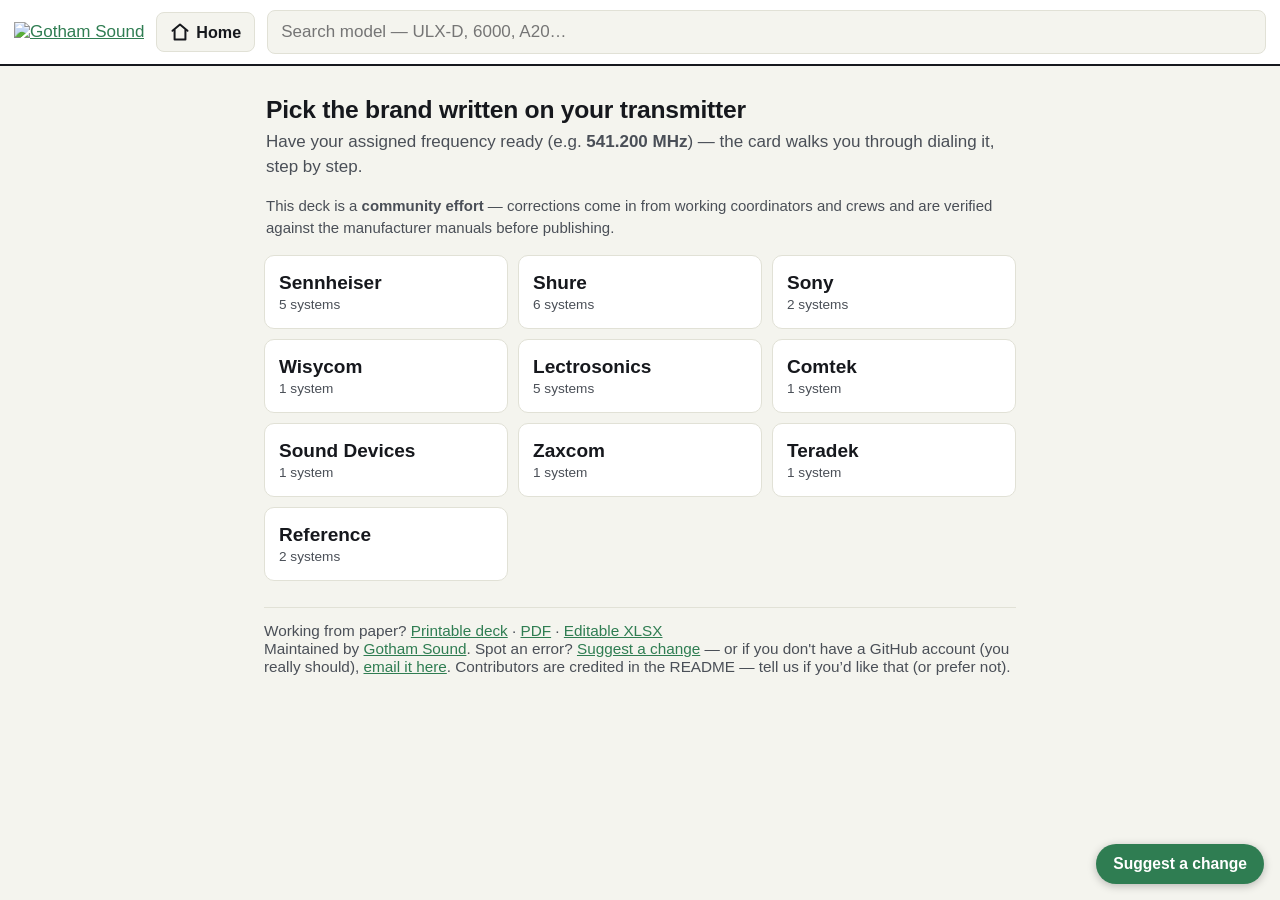
==== commit 0bdefa29: "Remove newline characters on ingesting print.html" ====
--- a/index.html
+++ b/index.html
@@ -11,33 +11,25 @@
 <body>
     <header>
         <a href="#" aria-label="Home"><img src="assets/gotham-logo.png" alt="Gotham Sound"></a>
-        <button id="homebtn" type="button" aria-label="Home"><svg viewBox="0 0 24 24" width="20" height="20" fill="none"
-                stroke="currentColor" stroke-width="2.4" stroke-linecap="round" stroke-linejoin="round">
+        <button id="homebtn" type="button" aria-label="Home">
+            <svg viewBox="0 0 24 24" width="20" height="20" fill="none" stroke="currentColor" stroke-width="2.4" stroke-linecap="round" stroke-linejoin="round">           
                 <path d="M3 10.5 12 3l9 7.5" />
                 <path d="M5.5 9.5V21h13V9.5" />
-            </svg><span>Home</span></button>
-        <input id="q" type="search" autocomplete="off" placeholder="Search model — ULX-D, 6000, A20…"
-            aria-label="Search systems">
+            </svg>
+            <span>Home</span>
+        </button>
+        <input id="q" type="search" autocomplete="off" placeholder="Search model — ULX-D, 6000, A20…" aria-label="Search systems">
     </header>
     <main>
         <div id="home">
             <div id="lastused"></div>
             <h1 class="bigask">Pick the brand written on your transmitter</h1>
-            <p class="reassure">Have your assigned frequency ready (e.g. <b>541.200&nbsp;MHz</b>) — the card walks you
-                through dialing it, step by step.</p>
-            <p class="reassure" style="font-size:.88rem">This deck is a <b>community effort</b> — corrections come in
-                from working coordinators and crews and are verified against the manufacturer manuals before publishing.
-            </p>
+            <p class="reassure">Have your assigned frequency ready (e.g. <b>541.200&nbsp;MHz</b>) — the card walks you through dialing it, step by step.</p>
+            <p class="reassure" style="font-size:.88rem">This deck is a <b>community effort</b> — corrections come in from working coordinators and crews and are verified against the manufacturer manuals before publishing.</p>
             <div id="brands"></div>
             <div id="models" hidden></div>
             <div id="results" hidden></div>
-            <p class="homefoot">Working from paper? <a href="print.html">Printable deck</a> · <a
-                    href="quick-dial-cards.pdf">PDF</a> · <a href="quick-dial-cards-editable.xlsx">Editable XLSX</a><br>
-                Maintained by <a href="https://gothamsound.com">Gotham Sound</a>. Spot an error? <a
-                    href="https://github.com/gothamsound/quick-dial-cards/issues/new/choose">Suggest a change</a> — or
-                if you don't have a GitHub account (you really should), <a
-                    href="mailto:peters@gothamsound.com?subject=quickdialchange">email it here</a>. Contributors are
-                credited in the README — tell us if you&rsquo;d like that (or prefer not).</p>
+            <p class="homefoot">Working from paper? <a href="print.html">Printable deck</a> · <a href="quick-dial-cards.pdf">PDF</a> · <a href="quick-dial-cards-editable.xlsx">Editable XLSX</a><br> Maintained by <a href="https://gothamsound.com">Gotham Sound</a>. Spot an error? <a href="https://github.com/gothamsound/quick-dial-cards/issues/new/choose">Suggest a change</a> — or if you don't have a GitHub account (you really should), <a href="mailto:peters@gothamsound.com?subject=quickdialchange">email it here</a>. Contributors are credited in the README — tell us if you&rsquo;d like that (or prefer not).</p>
         </div>
         <div id="cardwrap" hidden>
             <div class="cardbar">
@@ -51,1854 +43,132 @@
             </div>
             <section class="card" id="sennheiser-evolution-g3-g4" data-brand="Sennheiser" data-model="evolution G3 / G4" data-title="Sennheiser evolution G3 / G4" data-badgecls="t-tune" data-badgetxt="FREE-TUNE TO ANY MHz" hidden>
 <div class="cardhead"><div class="ch-brand">Sennheiser</div><h2>evolution G3 / G4</h2><div class="ch-sub">Analog UHF · portable (camera) receiver shown</div></div>
-<div class="meta">
-      <span class="tag t-tune">FREE-TUNE TO ANY MHz</span>
-      <span class="pill"><b>Step</b> 25 kHz</span>
-      <span class="pill"><b>Range</b> Tune only inside the unit’s band letter (A 516–558, G 566–608, Aw+
-        470–558…)</span>
-    </div>
-
-    <div class="labelrow"><span class="ll">Typical report label:</span><span class="chip">Sennheiser EW
-        G2/G3/G4</span><span class="chip">Sennheiser Evol G3 A</span><span class="chip">Sennheiser Evol G3 G</span><span
-        class="chip">Sennheiser Evol G4 Aw+</span></div>
-
-
-    <div class="procs">
-      <div class="proc tx">
-        <div class="proc-h"><span class="proc-k">TRANSMITTER</span>
-          <span class="proc-m">SK / SKM (bodypack / handheld)</span>
-        </div>
-        <ol class="steps">
-          <li><span class="num">1</span><span class="txt">Press <kbd>SET</kbd> → <b>Advanced</b> → <b>Tune</b> →
-              <kbd>SET</kbd> (navigate with <kbd>UP</kbd>/<kbd>DOWN</kbd> + <kbd>SET</kbd>). Unit switches to channel 1
-              of user bank <b>U1</b> (U1–U6); TX RF is deactivated while in Tune.</span></li>
-          <li><span class="num">2</span><span class="txt"><kbd>UP</kbd>/<kbd>DOWN</kbd> to dial the assigned <b>MHz</b>
-              (25 kHz steps; hold to scroll). <kbd>SET</kbd> to store.</span></li>
-          <li><span class="num">3</span><span class="txt"><kbd>ESC</kbd> back to home; confirm the MHz on screen.</span>
-          </li>
-        </ol>
-      </div>
-      <div class="proc rx">
-        <div class="proc-h"><span class="proc-k">PORTABLE RECEIVER</span>
-          <span class="proc-m">EK 100 G3 / G4 (camera receiver)</span>
-        </div>
-        <ol class="steps">
-          <li><span class="num">1</span><span class="txt">Press <kbd>SET</kbd> → <b>Advanced</b> → <b>Tune</b> →
-              <kbd>SET</kbd> (switches to channel 1 of bank <b>U1</b>).</span></li>
-          <li><span class="num">2</span><span class="txt"><kbd>UP</kbd>/<kbd>DOWN</kbd> to the same <b>MHz</b>;
-              <kbd>SET</kbd> to store.</span></li>
-          <li><span class="num">3</span><span class="txt">Or set the RX here, then <kbd>SYNC</kbd> the transmitter to it
-              via IR.</span></li>
-        </ol>
-      </div>
-    </div>
-
-    <div class="rfbar">
-      <div class="rf-row"><span class="rf-k rf-warn">RF OFF FIRST</span><span class="rf-v">Entering <b>Tune</b>
-          deactivates the TX RF while you dial (“the RF signal is deactivated”, per manual) — tune before approaching
-          the rig. Where fitted, set the mute switch function to <b>RF Mute</b> (menu: Mute Mode) for a hard
-          mute.</span></div>
-      <div class="rf-row"><span class="rf-k">RF POWER</span><span class="rf-v">G4 300/500: <b>10 / 30 / 50 mW</b>
-          (Low/Standard/High), <b>Advanced ▸ RF Power</b>. G3 300/500: <b>10 / 30 mW</b> (Low/Standard) only.
-          100-series: fixed, max 30 mW.</span></div>
-    </div>
-
-    <div class="linkbar"><span class="lk-t">MATCHING TX &amp; RX</span><span>Bank presets (1–20) only hold fixed
-        compatible channels — use <b>Tune</b> (bank U) to reach an arbitrary freq.</span></div>
-
-    <div class="watch">
-      <span class="w-t">WATCH OUT</span>
-      <ul>
-        <li>RX and TX must be the same band letter, or they can’t meet on frequency.</li>
-        <li>G3 and G4 tune identically. Reports often lump <b>G2</b> in too — same family drill, but verify menu names
-          on older G2 units at the table.</li>
-      </ul>
-    </div>
-
-    <div class="sources"><span class="s-t">SOURCES</span><a
-        href="https://docs.cloud.sennheiser.com/en-us/ew-g4/ew-g4_bedienungsanleitung_12_2025_en.pdf">ew G4 system
-        manual</a> · <a
-        href="https://web.archive.org/web/2025/https://assets.sennheiser.com/global-downloads/file/10828/SK_500_G3_Manual_12_2016_EN.pdf">SK
-        500 G3 manual</a> · <a
-        href="https://web.archive.org/web/2021/https://assets.sennheiser.com/global-downloads/file/6358/EK_100_G3_Manual_12_2016_EN.pdf">EK
-        100 G3 manual</a></div>
+<div class="meta">      <span class="tag t-tune">FREE-TUNE TO ANY MHz</span>      <span class="pill"><b>Step</b> 25 kHz</span>      <span class="pill"><b>Range</b> Tune only inside the unit’s band letter (A 516–558, G 566–608, Aw+ 470–558…)</span>    </div>    <div class="labelrow">      <span class="ll">Typical report label:</span><span class="chip">Sennheiser EW G2/G3/G4</span><span class="chip">Sennheiser Evol G3 A</span><span class="chip">Sennheiser Evol G3 G</span><span class="chip">Sennheiser Evol G4 Aw+</span>    </div>    <div class="procs">      <div class="proc tx">        <div class="proc-h"><span class="proc-k">TRANSMITTER</span>          <span class="proc-m">SK / SKM (bodypack / handheld)</span>        </div>        <ol class="steps">          <li><span class="num">1</span><span class="txt">Press <kbd>SET</kbd> → <b>Advanced</b> → <b>Tune</b> → <kbd>SET</kbd> (navigate with <kbd>UP</kbd>/<kbd>DOWN</kbd> + <kbd>SET</kbd>). Unit switches to channel 1 of user bank <b>U1</b> (U1–U6); TX RF is deactivated while in Tune.</span></li>          <li><span class="num">2</span><span class="txt"><kbd>UP</kbd>/<kbd>DOWN</kbd> to dial the assigned <b>MHz</b> (25 kHz steps; hold to scroll). <kbd>SET</kbd> to store.</span></li>          <li><span class="num">3</span><span class="txt"><kbd>ESC</kbd> back to home; confirm the MHz on screen.</span></li>        </ol>      </div>      <div class="proc rx">        <div class="proc-h"><span class="proc-k">PORTABLE RECEIVER</span>          <span class="proc-m">EK 100 G3 / G4 (camera receiver)</span>        </div>        <ol class="steps">          <li><span class="num">1</span><span class="txt">Press <kbd>SET</kbd> → <b>Advanced</b> → <b>Tune</b> → <kbd>SET</kbd> (switches to channel 1 of bank <b>U1</b>).</span></li>          <li><span class="num">2</span><span class="txt"><kbd>UP</kbd>/<kbd>DOWN</kbd> to the same <b>MHz</b>; <kbd>SET</kbd> to store.</span></li>          <li><span class="num">3</span><span class="txt">Or set the RX here, then <kbd>SYNC</kbd> the transmitter to it via IR.</span></li>        </ol>      </div>    </div>    <div class="rfbar">      <div class="rf-row">        <span class="rf-k rf-warn">RF OFF FIRST</span><span class="rf-v">Entering <b>Tune</b> deactivates the TX RF while you dial (“the RF signal is deactivated”, per manual) — tune before approaching the rig. Where fitted, set the mute switch function to <b>RF Mute</b> (menu: Mute Mode) for a hard mute.</span>      </div>      <div class="rf-row">        <span class="rf-k">RF POWER</span><span class="rf-v">G4 300/500: <b>10 / 30 / 50 mW</b> (Low/Standard/High), <b>Advanced ▸ RF Power</b>. G3 300/500: <b>10 / 30 mW</b> (Low/Standard) only. 100-series: fixed, max 30 mW.</span>      </div>    </div>    <div class="linkbar">      <span class="lk-t">MATCHING TX &amp; RX</span><span>Bank presets (1–20) only hold fixed compatible channels — use <b>Tune</b> (bank U) to reach an arbitrary freq.</span>    </div>    <div class="watch">      <span class="w-t">WATCH OUT</span>      <ul>        <li>RX and TX must be the same band letter, or they can’t meet on frequency.</li>        <li>G3 and G4 tune identically. Reports often lump <b>G2</b> in too — same family drill, but verify menu names on older G2 units at the table.</li>      </ul>    </div>    <div class="sources">      <span class="s-t">SOURCES</span><a href="https://docs.cloud.sennheiser.com/en-us/ew-g4/ew-g4_bedienungsanleitung_12_2025_en.pdf">ew G4 system manual</a> · <a href="https://web.archive.org/web/2025/https://assets.sennheiser.com/global-downloads/file/10828/SK_500_G3_Manual_12_2016_EN.pdf">SK 500 G3 manual</a> · <a href="https://web.archive.org/web/2021/https://assets.sennheiser.com/global-downloads/file/6358/EK_100_G3_Manual_12_2016_EN.pdf">EK 100 G3 manual</a>    </div>
 <div class="cardfoot"><a href="https://github.com/gothamsound/quick-dial-cards/issues/new?template=suggest-change.yml&card=Sennheiser%20evolution%20G3%20/%20G4&title=%5BCard%20change%5D%3A%20Sennheiser%20evolution%20G3%20/%20G4" target="_blank" rel="noopener">Something wrong on this card? Suggest a fix →</a><br>No GitHub account (you really should)? <a href="mailto:peters@gothamsound.com?subject=quickdialchange&body=Card%3A%20Sennheiser%20evolution%20G3%20/%20G4%0A%0AWhat%20it%20says%20now%3A%0A%0AWhat%20it%20should%20say%3A%0A%0ASource%3A%0A%0ACredit%20me%20as%20%28or%20say%20no%20thanks%29%3A%0A">Email it here</a>.</div>
 </section>
 <section class="card" id="sennheiser-ew-dx" data-brand="Sennheiser" data-model="EW-DX" data-title="Sennheiser EW-DX" data-badgecls="t-tune" data-badgetxt="FREE-TUNE TO ANY MHz" hidden>
 <div class="cardhead"><div class="ch-brand">Sennheiser</div><h2>EW-DX</h2><div class="ch-sub">Digital UHF · no portable RX in-series — EW-DP EK is the camera option</div></div>
-<div class="meta">
-      <span class="tag t-tune">FREE-TUNE TO ANY MHz</span>
-      <span class="pill"><b>Step</b> fine (MHz + kHz entry; factory presets sit on a 600 kHz grid)</span>
-      <span class="pill"><b>Range</b> US: Q1-9 470.2–550 · R1-9 520–607.8 · V5-7 941.7–959.65 (licensed STL)</span>
-    </div>
-
-    <div class="labelrow"><span class="ll">Typical report label:</span><span class="chip">Sennheiser EW-DX
-        Q1-9</span><span class="chip">Sennheiser EW-DX R1-9</span><span class="chip">Sennheiser EW-D Q1-6</span></div>
-
-
-    <div class="procs">
-      <div class="proc tx">
-        <div class="proc-h"><span class="proc-k">TRANSMITTER</span>
-          <span class="proc-m">SK / SKM(-S) (bodypack / handheld)</span>
-        </div>
-        <ol class="steps">
-          <li><span class="num">1</span><span class="txt">Press <kbd>SET</kbd> to open the menu → <b>Frequency</b>;
-              <kbd>UP</kbd>/<kbd>DOWN</kbd> sets the MHz range → <kbd>SET</kbd> → <kbd>UP</kbd>/<kbd>DOWN</kbd> sets the
-              kHz → <kbd>SET</kbd> to save.</span></li>
-          <li><span class="num">2</span><span class="txt">Or sync from the receiver: press <kbd>CH 1</kbd>/<kbd>CH
-                2</kbd> on the EM 2 → <kbd>SYNC</kbd> on the receiver → <b>short-press</b> <kbd>SYNC</kbd> on the TX
-              (<b>Bluetooth LE — no IR</b>).</span></li>
-          <li><span class="num">3</span><span class="txt">Keep that TX press <b>short</b> — holding <kbd>SYNC</kbd> &gt;
-              2 s enters firmware-update mode and cancels the sync.</span></li>
-        </ol>
-      </div>
-      <div class="proc rx">
-        <div class="proc-h"><span class="proc-k">PORTABLE RECEIVER</span>
-          <span class="proc-m">EW-DP EK (camera receiver, cross-compatible)</span>
-        </div>
-        <ol class="steps">
-          <li><span class="num">1</span><span class="txt"><kbd>UP</kbd>/<kbd>DOWN</kbd>/<kbd>SET</kbd>/<kbd>ESC</kbd> →
-              <b>FREQUENCY</b> (or AUTO SCAN / CHANNEL).</span></li>
-          <li><span class="num">2</span><span class="txt">Set the assigned <b>MHz</b>; <kbd>SET</kbd> to save.</span>
-          </li>
-          <li><span class="num">3</span><span class="txt">Must be the same <b>frequency-range variant</b> as the TX;
-              EW-DX extras (encryption, LD) drop off on EW-DP.</span></li>
-        </ol>
-      </div>
-    </div>
-
-    <div class="rfbar">
-      <div class="rf-row"><span class="rf-k rf-warn">RF OFF FIRST</span><span class="rf-v">No RF-mute boot combo. <b>SK
-            / SKM-S</b>: set the mute-switch function to <b>RF Mute</b> (TX menu: <b>Mute Button</b>; or RX: Ch → Mute
-          Mode) and slide to mute <i>before</i> power-on. Plain SKM has no mute switch.</span></div>
-      <div class="rf-row"><span class="rf-k">RF POWER</span><span class="rf-v">Fixed <b>10 mW ERP</b> (12 mW in Y1-3) —
-          there is <b>no RF-power menu</b>.</span></div>
-    </div>
-
-    <div class="linkbar"><span class="lk-t">MATCHING TX &amp; RX</span><span>Sync runs over <b>Bluetooth LE</b> from the
-        receiver — receiver values overwrite the TX. Manual TX entry and the Smart Assist app also work.</span></div>
-
-    <div class="watch">
-      <span class="w-t">WATCH OUT</span>
-      <ul>
-        <li>Enabling <b>AES-256</b> (System → Link Encryption) requires re-syncing every TX.</li>
-        <li><b>Link Density</b> mode needs a receiver restart; presets shift to a 300 kHz grid.</li>
-        <li>TX and RX must share the frequency-range variant (Q1-9 vs R1-9…).</li>
-        <li><b>EW-D</b> (non-DX) TXs have <b>no display at all</b> — set the freq on the EW-D EM (or Smart Assist app)
-          and push with the <kbd>SYNC</kbd> buttons (BLE). Fixed 10 mW. Q1-6 = 470.2–526; “S1-7” = 606.2–662 (mostly not
-          US-legal).</li>
-      </ul>
-    </div>
-
-    <div class="sources"><span class="s-t">SOURCES</span><a
-        href="https://www.sennheiser.com/globalassets/digizuite/40783-en-instruction-manual-and-frequently-asked-questions---evolution-wireless-digital-ew-d--ew-dx--ew-dp-pdf.pdf">EW-D/DX/DP
-        combined manual</a> · <a href="https://docs.cloud.sennheiser.com/en-us/ew-d/ew-d/manual.html">EW-DX online
-        manual</a> · <a href="https://docs.cloud.sennheiser.com/en-us/ew-d/ew-d/productinfo-freq-ranges.html">Frequency
-        ranges</a> · <a
-        href="https://assets.sennheiser.com/download/assets/ew-d_instruction_manual_06_2026_en.pdf/092d50fcf2f111f0b4c42e4518a8e27d?attachment=true">EW-D
-        manual</a></div>
+<div class="meta">      <span class="tag t-tune">FREE-TUNE TO ANY MHz</span>      <span class="pill"><b>Step</b> fine (MHz + kHz entry; factory presets sit on a 600 kHz grid)</span>      <span class="pill"><b>Range</b> US: Q1-9 470.2–550 · R1-9 520–607.8 · V5-7 941.7–959.65 (licensed STL)</span>    </div>    <div class="labelrow">      <span class="ll">Typical report label:</span><span class="chip">Sennheiser EW-DX Q1-9</span><span class="chip">Sennheiser EW-DX R1-9</span><span class="chip">Sennheiser EW-D Q1-6</span>    </div>    <div class="procs">      <div class="proc tx">        <div class="proc-h"><span class="proc-k">TRANSMITTER</span>          <span class="proc-m">SK / SKM(-S) (bodypack / handheld)</span>        </div>        <ol class="steps">          <li><span class="num">1</span><span class="txt">Press <kbd>SET</kbd> to open the menu → <b>Frequency</b>; <kbd>UP</kbd>/<kbd>DOWN</kbd> sets the MHz range → <kbd>SET</kbd> → <kbd>UP</kbd>/<kbd>DOWN</kbd> sets the kHz → <kbd>SET</kbd> to save.</span></li>          <li><span class="num">2</span><span class="txt">Or sync from the receiver: press <kbd>CH 1</kbd>/<kbd>CH 2</kbd> on the EM 2 → <kbd>SYNC</kbd> on the receiver → <b>short-press</b> <kbd>SYNC</kbd> on the TX (<b>Bluetooth LE — no IR</b>).</span></li>          <li><span class="num">3</span><span class="txt">Keep that TX press <b>short</b> — holding <kbd>SYNC</kbd> &gt; 2 s enters firmware-update mode and cancels the sync.</span></li>        </ol>      </div>      <div class="proc rx">        <div class="proc-h"><span class="proc-k">PORTABLE RECEIVER</span>          <span class="proc-m">EW-DP EK (camera receiver, cross-compatible)</span>        </div>        <ol class="steps">          <li><span class="num">1</span><span class="txt"><kbd>UP</kbd>/<kbd>DOWN</kbd>/<kbd>SET</kbd>/<kbd>ESC</kbd> → <b>FREQUENCY</b> (or AUTO SCAN / CHANNEL).</span></li>          <li><span class="num">2</span><span class="txt">Set the assigned <b>MHz</b>; <kbd>SET</kbd> to save.</span></li>          <li><span class="num">3</span><span class="txt">Must be the same <b>frequency-range variant</b> as the TX; EW-DX extras (encryption, LD) drop off on EW-DP.</span></li>        </ol>      </div>    </div>    <div class="rfbar">      <div class="rf-row">        <span class="rf-k rf-warn">RF OFF FIRST</span><span class="rf-v">No RF-mute boot combo. <b>SK / SKM-S</b>: set the mute-switch function to <b>RF Mute</b> (TX menu: <b>Mute Button</b>; or RX: Ch → Mute Mode) and slide to mute <i>before</i> power-on. Plain SKM has no mute switch.</span>      </div>      <div class="rf-row">        <span class="rf-k">RF POWER</span><span class="rf-v">Fixed <b>10 mW ERP</b> (12 mW in Y1-3) — there is <b>no RF-power menu</b>.</span>      </div>    </div>    <div class="linkbar">      <span class="lk-t">MATCHING TX &amp; RX</span><span>Sync runs over <b>Bluetooth LE</b> from the receiver — receiver values overwrite the TX. Manual TX entry and the Smart Assist app also work.</span>    </div>    <div class="watch">      <span class="w-t">WATCH OUT</span>      <ul>        <li>Enabling <b>AES-256</b> (System → Link Encryption) requires re-syncing every TX.</li>        <li><b>Link Density</b> mode needs a receiver restart; presets shift to a 300 kHz grid.</li>        <li>TX and RX must share the frequency-range variant (Q1-9 vs R1-9…).</li>        <li><b>EW-D</b> (non-DX) TXs have <b>no display at all</b> — set the freq on the EW-D EM (or Smart Assist app) and push with the <kbd>SYNC</kbd> buttons (BLE). Fixed 10 mW. Q1-6 = 470.2–526; “S1-7” = 606.2–662 (mostly not US-legal).</li>      </ul>    </div>    <div class="sources">      <span class="s-t">SOURCES</span><a href="https://www.sennheiser.com/globalassets/digizuite/40783-en-instruction-manual-and-frequently-asked-questions---evolution-wireless-digital-ew-d--ew-dx--ew-dp-pdf.pdf">EW-D/DX/DP combined manual</a> · <a href="https://docs.cloud.sennheiser.com/en-us/ew-d/ew-d/manual.html">EW-DX online manual</a> · <a href="https://docs.cloud.sennheiser.com/en-us/ew-d/ew-d/productinfo-freq-ranges.html">Frequency ranges</a> · <a href="https://assets.sennheiser.com/download/assets/ew-d_instruction_manual_06_2026_en.pdf/092d50fcf2f111f0b4c42e4518a8e27d?attachment=true">EW-D manual</a>    </div>
 <div class="cardfoot"><a href="https://github.com/gothamsound/quick-dial-cards/issues/new?template=suggest-change.yml&card=Sennheiser%20EW-DX&title=%5BCard%20change%5D%3A%20Sennheiser%20EW-DX" target="_blank" rel="noopener">Something wrong on this card? Suggest a fix →</a><br>No GitHub account (you really should)? <a href="mailto:peters@gothamsound.com?subject=quickdialchange&body=Card%3A%20Sennheiser%20EW-DX%0A%0AWhat%20it%20says%20now%3A%0A%0AWhat%20it%20should%20say%3A%0A%0ASource%3A%0A%0ACredit%20me%20as%20%28or%20say%20no%20thanks%29%3A%0A">Email it here</a>.</div>
 </section>
 <section class="card" id="sennheiser-digital-6000" data-brand="Sennheiser" data-model="Digital 6000" data-title="Sennheiser Digital 6000" data-badgecls="t-tune" data-badgetxt="FREE-TUNE TO ANY MHz" hidden>
 <div class="cardhead"><div class="ch-brand">Sennheiser</div><h2>Digital 6000</h2><div class="ch-sub">Digital UHF · portable (camera) receiver shown</div></div>
-<div class="meta">
-      <span class="tag t-tune">FREE-TUNE TO ANY MHz</span>
-      <span class="pill"><b>Step</b> 25 kHz</span>
-      <span class="pill"><b>Range</b> Up to 88–184 MHz tuning, depending on unit</span>
-    </div>
-
-    <div class="labelrow"><span class="ll">Typical report label:</span><span class="chip">Sennheiser EM6000 A1-4</span>
-    </div>
-
-
-    <div class="procs">
-      <div class="proc tx">
-        <div class="proc-h"><span class="proc-k">TRANSMITTER</span>
-          <span class="proc-m">SK 6000 / SKM 6000</span>
-        </div>
-        <ol class="steps">
-          <li><span class="num">1</span><span class="txt">On the TX, press <kbd>SET</kbd> to open the menu →
-              <b>Tune</b>.</span></li>
-          <li><span class="num">2</span><span class="txt">Set the assigned <b>MHz</b> (25 kHz steps); confirm — saving
-              auto-assigns it to preset <b>U</b>.</span></li>
-          <li><span class="num">3</span><span class="txt">Match the <b>transmission mode</b> (e.g. LR) to the receiver,
-              or the link won’t form.</span></li>
-        </ol>
-      </div>
-      <div class="proc rx">
-        <div class="proc-h"><span class="proc-k">PORTABLE RECEIVER</span>
-          <span class="proc-m">EK 6042 (2-ch camera receiver, LR)</span>
-        </div>
-        <ol class="steps">
-          <li><span class="num">1</span><span class="txt">Press the channel button → <b>CH Settings</b> →
-              <b>Frequency</b> → <b>Tune</b>.</span></li>
-          <li><span class="num">2</span><span class="txt">Set the same <b>MHz</b>; confirm.</span></li>
-          <li><span class="num">3</span><span class="txt">Then <b>Sync</b> transfers the frequency to the transmitter
-              over IR.</span></li>
-        </ol>
-      </div>
-    </div>
-
-    <div class="rfbar">
-      <div class="rf-row"><span class="rf-k rf-warn">RF OFF FIRST</span><span class="rf-v"><b>SK 6212</b>: hold
-          <kbd>ON/OFF</kbd> at power-up until the LED lights red → boots in <b>RF MUTE</b>. SK 6000 / SKM 6000 have no
-          RF-mute boot — set the freq on the EM 6000 / EK 6042 and <b>IR-sync before the pack goes live</b>.</span>
-      </div>
-      <div class="rf-row"><span class="rf-k">RF POWER</span><span class="rf-v">Set by <b>mode</b>: LR — SK/SKM 6000
-          <b>25 mW</b>, SK 6212 <b>15 mW</b> (Low 3.5). LD — 3.5 mW (SKM 6000: 1 mW). Mode is set on the <b>EM 6000</b>
-          and pushed by sync — not a free dial.</span></div>
-    </div>
-
-    <div class="linkbar"><span class="lk-t">MATCHING TX &amp; RX</span><span>On the <b>EM 6000</b>, <b>Sync Settings ▸
-          Frequency Only</b> pushes just the freq. The EK 6042 sync always transfers the frequency (long-press the sync
-        button for IR).</span></div>
-
-    <div class="watch">
-      <span class="w-t">WATCH OUT</span>
-      <ul>
-        <li>Digital 6000 TX work with EK 6042 in <b>Long-Range (LR)</b> mode — set both to LR.</li>
-        <li>EM 6000 is the rack receiver; EK 6042 is the portable equivalent.</li>
-      </ul>
-    </div>
-
-    <div class="sources"><span class="s-t">SOURCES</span><a
-        href="https://docs.cloud.sennheiser.com/en-us/digital-6000/digital-6000_instruction_manual_04_2026_en.pdf">Digital
-        6000 manual</a> · <a
-        href="https://web.archive.org/web/2023/https://assets.sennheiser.com/global-downloads/file/12330/EK6042_Manual_06_2019_EN.pdf">EK
-        6042 manual</a></div>
+<div class="meta">      <span class="tag t-tune">FREE-TUNE TO ANY MHz</span>      <span class="pill"><b>Step</b> 25 kHz</span>      <span class="pill"><b>Range</b> Up to 88–184 MHz tuning, depending on unit</span>    </div>    <div class="labelrow">      <span class="ll">Typical report label:</span><span class="chip">Sennheiser EM6000 A1-4</span>    </div>    <div class="procs">      <div class="proc tx">        <div class="proc-h"><span class="proc-k">TRANSMITTER</span>          <span class="proc-m">SK 6000 / SKM 6000</span>        </div>        <ol class="steps">          <li><span class="num">1</span><span class="txt">On the TX, press <kbd>SET</kbd> to open the menu → <b>Tune</b>.</span></li>          <li><span class="num">2</span><span class="txt">Set the assigned <b>MHz</b> (25 kHz steps); confirm — saving auto-assigns it to preset <b>U</b>.</span></li>          <li><span class="num">3</span><span class="txt">Match the <b>transmission mode</b> (e.g. LR) to the receiver, or the link won’t form.</span></li>        </ol>      </div>      <div class="proc rx">        <div class="proc-h">          <span class="proc-k">PORTABLE RECEIVER</span>          <span class="proc-m">EK 6042 (2-ch camera receiver, LR)</span>        </div>        <ol class="steps">          <li><span class="num">1</span><span class="txt">Press the channel button → <b>CH Settings</b> → <b>Frequency</b> → <b>Tune</b>.</span></li>          <li><span class="num">2</span><span class="txt">Set the same <b>MHz</b>; confirm.</span></li>          <li><span class="num">3</span><span class="txt">Then <b>Sync</b> transfers the frequency to the transmitter over IR.</span></li>        </ol>      </div>    </div>    <div class="rfbar">      <div class="rf-row">        <span class="rf-k rf-warn">RF OFF FIRST</span><span class="rf-v"><b>SK 6212</b>: hold <kbd>ON/OFF</kbd> at power-up until the LED lights red → boots in <b>RF MUTE</b>. SK 6000 / SKM 6000 have no          RF-mute boot — set the freq on the EM 6000 / EK 6042 and <b>IR-sync before the pack goes live</b>.</span>      </div>      <div class="rf-row">        <span class="rf-k">RF POWER</span><span class="rf-v">Set by <b>mode</b>: LR — SK/SKM 6000 <b>25 mW</b>, SK 6212 <b>15 mW</b> (Low 3.5). LD — 3.5 mW (SKM 6000: 1 mW). Mode is set on the <b>EM 6000</b> and pushed by sync — not a free dial.</span>      </div>    </div>    <div class="linkbar">      <span class="lk-t">MATCHING TX &amp; RX</span><span>On the <b>EM 6000</b>, <b>Sync Settings ▸ Frequency Only</b> pushes just the freq. The EK 6042 sync always transfers the frequency (long-press the sync button for IR).</span>    </div>    <div class="watch">      <span class="w-t">WATCH OUT</span>      <ul>        <li>Digital 6000 TX work with EK 6042 in <b>Long-Range (LR)</b> mode — set both to LR.</li>        <li>EM 6000 is the rack receiver; EK 6042 is the portable equivalent.</li>      </ul>    </div>    <div class="sources">      <span class="s-t">SOURCES</span><a href="https://docs.cloud.sennheiser.com/en-us/digital-6000/digital-6000_instruction_manual_04_2026_en.pdf">Digital 6000 manual</a> · <a href="https://web.archive.org/web/2023/https://assets.sennheiser.com/global-downloads/file/12330/EK6042_Manual_06_2019_EN.pdf">EK 6042 manual</a>    </div>
 <div class="cardfoot"><a href="https://github.com/gothamsound/quick-dial-cards/issues/new?template=suggest-change.yml&card=Sennheiser%20Digital%206000&title=%5BCard%20change%5D%3A%20Sennheiser%20Digital%206000" target="_blank" rel="noopener">Something wrong on this card? Suggest a fix →</a><br>No GitHub account (you really should)? <a href="mailto:peters@gothamsound.com?subject=quickdialchange&body=Card%3A%20Sennheiser%20Digital%206000%0A%0AWhat%20it%20says%20now%3A%0A%0AWhat%20it%20should%20say%3A%0A%0ASource%3A%0A%0ACredit%20me%20as%20%28or%20say%20no%20thanks%29%3A%0A">Email it here</a>.</div>
 </section>
 <section class="card" id="sennheiser-2000-series" data-brand="Sennheiser" data-model="2000 Series" data-title="Sennheiser 2000 Series" data-badgecls="t-tune" data-badgetxt="FREE-TUNE TO ANY MHz" hidden>
 <div class="cardhead"><div class="ch-brand">Sennheiser</div><h2>2000 Series</h2><div class="ch-sub">Analog UHF (high-band) · portable (camera) receiver shown</div></div>
-<div class="meta">
-      <span class="tag t-tune">FREE-TUNE TO ANY MHz</span>
-      <span class="pill"><b>Step</b> 25 kHz</span>
-      <span class="pill"><b>Range</b> Up to 75 MHz switching bandwidth; tune inside the unit’s band (e.g. Aw, Gw, Bw).
-        25 kHz steps.</span>
-    </div>
-
-    <div class="labelrow"><span class="ll">Typical report label:</span><span class="chip">Sennheiser EM 2000</span><span
-        class="chip">SK 2000 / SKM 2000</span></div>
-
-
-    <div class="procs">
-      <div class="proc tx">
-        <div class="proc-h"><span class="proc-k">TRANSMITTER</span>
-          <span class="proc-m">SK 2000 / SKM 2000 / SKP 2000 (bodypack / handheld / plug-on)</span>
-        </div>
-        <ol class="steps">
-          <li><span class="num">1</span><span class="txt">Press <kbd>SET</kbd> → <b>Advanced</b> → <b>Tune</b> (SK 2000
-              = SET + UP/DOWN buttons; only the SKM 2000 has a jog-style multi-function switch). Pick a <b>user bank
-                (U1–U6)</b>; fixed banks 1–20 are intermod presets only.</span></li>
-          <li><span class="num">2</span><span class="txt">Set the channel and dial the assigned <b>MHz</b> (25 kHz
-              steps); press <kbd>SET</kbd> to store.</span></li>
-          <li><span class="num">3</span><span class="txt">Easier: set it on the receiver and IR-sync down to the TX
-              (right).</span></li>
-        </ol>
-      </div>
-      <div class="proc rx">
-        <div class="proc-h"><span class="proc-k">PORTABLE RECEIVER</span>
-          <span class="proc-m">EK 2000 (camera receiver)</span>
-        </div>
-        <ol class="steps">
-          <li><span class="num">1</span><span class="txt">Press <kbd>SET</kbd> → <b>Advanced</b> → <b>Tune</b>; select a
-              <b>user bank (U1–U6)</b> and channel.</span></li>
-          <li><span class="num">2</span><span class="txt">Set the same assigned <b>MHz</b> (25 kHz); store the
-              setting.</span></li>
-          <li><span class="num">3</span><span class="txt">Hold the RX IR window to the TX IR window → <b>Sync</b> (main
-              menu): the freq transfers to the TX automatically.</span></li>
-        </ol>
-      </div>
-    </div>
-
-    <div class="rfbar">
-      <div class="rf-row"><span class="rf-k rf-warn">RF OFF FIRST</span><span class="rf-v"><b>RF Mute</b>: hold
-          <kbd>ON/OFF</kbd> at switch-on until <b>“RF Mute Off?”</b> shows → <kbd>UP</kbd>/<kbd>DOWN</kbd> to <b>“RF
-            Mute On?”</b> → <kbd>SET</kbd>. Tune/sync, then un-mute the same way.</span></div>
-      <div class="rf-row"><span class="rf-k">RF POWER</span><span class="rf-v"><b>10 / 30 / 50 mW</b> (US: up to 100 mW)
-          — <b>Advanced ▸ RF Power</b> on the TX.</span></div>
-    </div>
-
-    <div class="linkbar"><span class="lk-t">MATCHING TX &amp; RX</span><span>EM 2000 / EK 2000 → <b>Advanced ▸ Sync</b>
-        transfers the frequency to the transmitter over IR. Or set both by hand to the same bank / channel / MHz.</span>
-    </div>
-
-    <div class="watch">
-      <span class="w-t">WATCH OUT</span>
-      <ul>
-        <li>RX and TX must share the same band / range, or they can’t meet on frequency.</li>
-        <li>Fixed banks 1–20 are presets only — use a <b>user bank (U1–U6)</b> to land on an arbitrary coordinated MHz.
-        </li>
-        <li>2000 series sits above ew G3/G4 and below 3000/5000 — same 25 kHz raster.</li>
-      </ul>
-    </div>
-
-    <div class="sources"><span class="s-t">SOURCES</span><a
-        href="https://web.archive.org/web/2021/https://assets.sennheiser.com/global-downloads/file/8549/SK_2000_Manual_12_2016_EN.pdf">SK
-        2000 manual</a> · <a
-        href="https://web.archive.org/web/2025/https://assets.sennheiser.com/global-downloads/file/8545/EK_2000_Manual_12_2016_EN.pdf">EK
-        2000 manual</a></div>
+<div class="meta">      <span class="tag t-tune">FREE-TUNE TO ANY MHz</span>      <span class="pill"><b>Step</b> 25 kHz</span>      <span class="pill"><b>Range</b> Up to 75 MHz switching bandwidth; tune inside the unit’s band (e.g. Aw, Gw, Bw). 25 kHz steps.</span>    </div>    <div class="labelrow">      <span class="ll">Typical report label:</span><span class="chip">Sennheiser EM 2000</span><span class="chip">SK 2000 / SKM 2000</span>    </div>    <div class="procs">      <div class="proc tx">        <div class="proc-h"><span class="proc-k">TRANSMITTER</span>          <span class="proc-m">SK 2000 / SKM 2000 / SKP 2000 (bodypack / handheld / plug-on)</span>        </div>        <ol class="steps">          <li><span class="num">1</span><span class="txt">Press <kbd>SET</kbd> → <b>Advanced</b> → <b>Tune</b> (SK 2000 = SET + UP/DOWN buttons; only the SKM 2000 has a jog-style multi-function switch). Pick a <b>user bank (U1–U6)</b>; fixed banks 1–20 are intermod presets only.</span></li>          <li><span class="num">2</span><span class="txt">Set the channel and dial the assigned <b>MHz</b> (25 kHz steps); press <kbd>SET</kbd> to store.</span></li>          <li><span class="num">3</span><span class="txt">Easier: set it on the receiver and IR-sync down to the TX (right).</span></li>        </ol>      </div>      <div class="proc rx">        <div class="proc-h">          <span class="proc-k">PORTABLE RECEIVER</span>          <span class="proc-m">EK 2000 (camera receiver)</span>        </div>        <ol class="steps">          <li><span class="num">1</span><span class="txt">Press <kbd>SET</kbd> → <b>Advanced</b> → <b>Tune</b>; select a <b>user bank (U1–U6)</b> and channel.</span></li>          <li><span class="num">2</span><span class="txt">Set the same assigned <b>MHz</b> (25 kHz); store the setting.</span></li>          <li><span class="num">3</span><span class="txt">Hold the RX IR window to the TX IR window → <b>Sync</b> (main menu): the freq transfers to the TX automatically.</span></li>        </ol>      </div>    </div>    <div class="rfbar">      <div class="rf-row">        <span class="rf-k rf-warn">RF OFF FIRST</span><span class="rf-v"><b>RF Mute</b>: hold <kbd>ON/OFF</kbd> at switch-on until <b>“RF Mute Off?”</b> shows → <kbd>UP</kbd>/<kbd>DOWN</kbd> to <b>“RF Mute On?”</b> → <kbd>SET</kbd>. Tune/sync, then un-mute the same way.</span>      </div>      <div class="rf-row">        <span class="rf-k">RF POWER</span><span class="rf-v"><b>10 / 30 / 50 mW</b> (US: up to 100 mW) — <b>Advanced ▸ RF Power</b> on the TX.</span>        </div>    </div>    <div class="linkbar">      <span class="lk-t">MATCHING TX &amp; RX</span><span>EM 2000 / EK 2000 → <b>Advanced ▸ Sync</b> transfers the frequency to the transmitter over IR. Or set both by hand to the same bank / channel / MHz.</span>    </div>    <div class="watch">      <span class="w-t">WATCH OUT</span>      <ul>        <li>RX and TX must share the same band / range, or they can’t meet on frequency.</li>        <li>Fixed banks 1–20 are presets only — use a <b>user bank (U1–U6)</b> to land on an arbitrary coordinated MHz.</li>        <li>2000 series sits above ew G3/G4 and below 3000/5000 — same 25 kHz raster.</li>      </ul>    </div>    <div class="sources">      <span class="s-t">SOURCES</span><a href="https://web.archive.org/web/2021/https://assets.sennheiser.com/global-downloads/file/8549/SK_2000_Manual_12_2016_EN.pdf">SK 2000 manual</a> · <a href="https://web.archive.org/web/2025/https://assets.sennheiser.com/global-downloads/file/8545/EK_2000_Manual_12_2016_EN.pdf">EK 2000 manual</a>    </div>
 <div class="cardfoot"><a href="https://github.com/gothamsound/quick-dial-cards/issues/new?template=suggest-change.yml&card=Sennheiser%202000%20Series&title=%5BCard%20change%5D%3A%20Sennheiser%202000%20Series" target="_blank" rel="noopener">Something wrong on this card? Suggest a fix →</a><br>No GitHub account (you really should)? <a href="mailto:peters@gothamsound.com?subject=quickdialchange&body=Card%3A%20Sennheiser%202000%20Series%0A%0AWhat%20it%20says%20now%3A%0A%0AWhat%20it%20should%20say%3A%0A%0ASource%3A%0A%0ACredit%20me%20as%20%28or%20say%20no%20thanks%29%3A%0A">Email it here</a>.</div>
 </section>
 <section class="card" id="sennheiser-3000-5000-series" data-brand="Sennheiser" data-model="3000 / 5000 Series" data-title="Sennheiser 3000 / 5000 Series" data-badgecls="t-tune" data-badgetxt="FREE-TUNE TO ANY MHz" hidden>
 <div class="cardhead"><div class="ch-brand">Sennheiser</div><h2>3000 / 5000 Series</h2><div class="ch-sub">SK 5212-II bodypack · SKM 5200-II handheld · SKP 3000 plug-on — EK 3241 portable receiver</div></div>
-<div class="meta">
-      <span class="tag t-tune">FREE-TUNE TO ANY MHz</span>
-      <span class="pill"><b>Step</b> 5 kHz — finest on these cards</span>
-      <span class="pill"><b>Range</b> Tune within the unit’s switching bandwidth (EK 3241 ≈ 36 MHz; SK 5212-II up to 184
-        MHz); stay in the legal range.</span>
-    </div>
-
-    <div class="labelrow"><span class="ll">Typical report label:</span><span class="chip">Sennheiser EM 3732 /
-        3732-II</span><span class="chip">SK 5212(-II)</span><span class="chip">SKM 5200(-II)</span></div>
-
-
-    <div class="procs">
-      <div class="proc tx">
-        <div class="proc-h"><span class="proc-k">TRANSMITTER</span>
-          <span class="proc-m">SK 5212(-II) / SKM 5200(-II) / SKP 3000 (bodypack / handheld / plug-on)</span>
-        </div>
-        <ol class="steps">
-          <li><span class="num">1</span><span class="txt">Deactivate the autolock if on. Open the menu → <b>CHAN</b>:
-              pick a <b>VAR-bank</b> channel (<b>FIX</b>-bank presets cannot be changed).</span></li>
-          <li><span class="num">2</span><span class="txt">Go to <b>TUNE</b> and set the assigned <b>MHz</b> — tunes in
-              <b>5 kHz</b> steps; press <kbd>SET</kbd> to store (“STORED”).</span></li>
-          <li><span class="num">3</span><span class="txt">Set output in <b>POWER</b>, then EXIT. (TUNE / CHAN only take
-              effect once you <kbd>SET</kbd> them.)</span></li>
-        </ol>
-      </div>
-      <div class="proc rx">
-        <div class="proc-h"><span class="proc-k">PORTABLE RECEIVER</span>
-          <span class="proc-m">EK 3241 (camera receiver)</span>
-        </div>
-        <ol class="steps">
-          <li><span class="num">1</span><span class="txt">Use <kbd>CHAn</kbd> to pick a channel in bank <b>“U”</b>
-              (variable bank, 20 channels U.01–U.20; bank “F” is 32 factory presets).</span></li>
-          <li><span class="num">2</span><span class="txt">Open <kbd>tunE</kbd> and set the same <b>MHz</b> by hand (5
-              kHz steps); press <kbd>SET</kbd> (“StorEd”).</span></li>
-          <li><span class="num">3</span><span class="txt"><b>No IR sync on this receiver</b> — confirm the MHz matches
-              the TX exactly. (Use an EM 3732 rack if you need IR sync.)</span></li>
-        </ol>
-      </div>
-    </div>
-
-    <div class="rfbar">
-      <div class="rf-row"><span class="rf-k rf-warn">RF OFF FIRST</span><span class="rf-v">No standby-off boot — set the
-          freq in <b>TUNE</b> (and a low <b>POWER</b> level) before the pack is near other rigs; confirm, then raise
-          power / go live.</span></div>
-      <div class="rf-row"><span class="rf-k">RF POWER</span><span class="rf-v">SK 5212-II <b>POWER</b> menu: <b>50
-            mW</b> (PWR.HI) / <b>10 mW</b> (PWR.LO) / 10 mW low-intermod (<b>LoI</b>).</span></div>
-    </div>
-
-    <div class="linkbar"><span class="lk-t">MATCHING TX &amp; RX</span><span>The EK 3241 camera receiver has <b>no IR
-          transmitter-sync</b> — match the frequency by hand on both ends (5 kHz). An EM 3732 rack can IR-sync the
-        transmitters if you have one.</span></div>
-
-    <div class="watch">
-      <span class="w-t">WATCH OUT</span>
-      <ul>
-        <li>FIX-bank presets cannot be changed; use the <b>VAR bank</b> to land on a coordinated MHz.</li>
-        <li>EK 3241 has no transmitter IR-sync — match by hand (or sync from an EM 3732 rack).</li>
-        <li>TX and RX must share the same range / band.</li>
-      </ul>
-    </div>
-
-    <div class="sources"><span class="s-t">SOURCES</span><a
-        href="https://web.archive.org/web/2024/https://assets.sennheiser.com/global-downloads/file/6846/SK_5212-II_Manual_11_2010_EN.pdf">SK
-        5212-II manual</a> · <a
-        href="https://web.archive.org/web/2021/https://assets.sennheiser.com/global-downloads/file/12024/EK_3241_532026_0209_INT_US.pdf">EK
-        3241 manual (US)</a> · <a
-        href="https://web.archive.org/web/2021/https://assets.sennheiser.com/global-downloads/file/10500/EM_3732-II_Manual_10_2019_EN.pdf">EM
-        3732-II manual</a></div>
+<div class="meta">      <span class="tag t-tune">FREE-TUNE TO ANY MHz</span>      <span class="pill"><b>Step</b> 5 kHz — finest on these cards</span>      <span class="pill"><b>Range</b> Tune within the unit’s switching bandwidth (EK 3241 ≈ 36 MHz; SK 5212-II up to 184 MHz); stay in the legal range.</span>    </div>    <div class="labelrow">      <span class="ll">Typical report label:</span><span class="chip">Sennheiser EM 3732 / 3732-II</span><span class="chip">SK 5212(-II)</span><span class="chip">SKM 5200(-II)</span>    </div>    <div class="procs">      <div class="proc tx">        <div class="proc-h"><span class="proc-k">TRANSMITTER</span>          <span class="proc-m">SK 5212(-II) / SKM 5200(-II) / SKP 3000 (bodypack / handheld / plug-on)</span>        </div>        <ol class="steps">          <li><span class="num">1</span><span class="txt">Deactivate the autolock if on. Open the menu → <b>CHAN</b>: pick a <b>VAR-bank</b> channel (<b>FIX</b>-bank presets cannot be changed).</span></li>          <li><span class="num">2</span><span class="txt">Go to <b>TUNE</b> and set the assigned <b>MHz</b> — tunes in <b>5 kHz</b> steps; press <kbd>SET</kbd> to store (“STORED”).</span></li>          <li><span class="num">3</span><span class="txt">Set output in <b>POWER</b>, then EXIT. (TUNE / CHAN only take effect once you <kbd>SET</kbd> them.)</span></li>        </ol>      </div>      <div class="proc rx">        <div class="proc-h"><span class="proc-k">PORTABLE RECEIVER</span>          <span class="proc-m">EK 3241 (camera receiver)</span>        </div>        <ol class="steps">          <li><span class="num">1</span><span class="txt">Use <kbd>CHAn</kbd> to pick a channel in bank <b>“U”</b> (variable bank, 20 channels U.01–U.20; bank “F” is 32 factory presets).</span></li>          <li><span class="num">2</span><span class="txt">Open <kbd>tunE</kbd> and set the same <b>MHz</b> by hand (5 kHz steps); press <kbd>SET</kbd> (“StorEd”).</span></li>          <li><span class="num">3</span><span class="txt"><b>No IR sync on this receiver</b> — confirm the MHz matches the TX exactly. (Use an EM 3732 rack if you need IR sync.)</span></li>        </ol>      </div>    </div>    <div class="rfbar">      <div class="rf-row">        <span class="rf-k rf-warn">RF OFF FIRST</span><span class="rf-v">No standby-off boot — set the freq in <b>TUNE</b> (and a low <b>POWER</b> level) before the pack is near other rigs; confirm, then raise power / go live.</span>      </div>      <div class="rf-row">        <span class="rf-k">RF POWER</span><span class="rf-v">SK 5212-II <b>POWER</b> menu: <b>50 mW</b> (PWR.HI) / <b>10 mW</b> (PWR.LO) / 10 mW low-intermod (<b>LoI</b>).</span>      </div>    </div>    <div class="linkbar">      <span class="lk-t">MATCHING TX &amp; RX</span><span>The EK 3241 camera receiver has <b>no IR transmitter-sync</b> — match the frequency by hand on both ends (5 kHz). An EM 3732 rack can IR-sync the transmitters if you have one.</span>      </div>    <div class="watch">      <span class="w-t">WATCH OUT</span>      <ul>        <li>FIX-bank presets cannot be changed; use the <b>VAR bank</b> to land on a coordinated MHz.</li>        <li>EK 3241 has no transmitter IR-sync — match by hand (or sync from an EM 3732 rack).</li>        <li>TX and RX must share the same range / band.</li>      </ul>    </div>    <div class="sources">      <span class="s-t">SOURCES</span><a href="https://web.archive.org/web/2024/https://assets.sennheiser.com/global-downloads/file/6846/SK_5212-II_Manual_11_2010_EN.pdf">SK 5212-II manual</a> · <a href="https://web.archive.org/web/2021/https://assets.sennheiser.com/global-downloads/file/12024/EK_3241_532026_0209_INT_US.pdf">EK 3241 manual (US)</a> · <a href="https://web.archive.org/web/2021/https://assets.sennheiser.com/global-downloads/file/10500/EM_3732-II_Manual_10_2019_EN.pdf">EM 3732-II manual</a>    </div>
 <div class="cardfoot"><a href="https://github.com/gothamsound/quick-dial-cards/issues/new?template=suggest-change.yml&card=Sennheiser%203000%20/%205000%20Series&title=%5BCard%20change%5D%3A%20Sennheiser%203000%20/%205000%20Series" target="_blank" rel="noopener">Something wrong on this card? Suggest a fix →</a><br>No GitHub account (you really should)? <a href="mailto:peters@gothamsound.com?subject=quickdialchange&body=Card%3A%20Sennheiser%203000%20/%205000%20Series%0A%0AWhat%20it%20says%20now%3A%0A%0AWhat%20it%20should%20say%3A%0A%0ASource%3A%0A%0ACredit%20me%20as%20%28or%20say%20no%20thanks%29%3A%0A">Email it here</a>.</div>
 </section>
 <section class="card" id="shure-slx-d" data-brand="Shure" data-model="SLX-D" data-title="Shure SLX-D" data-badgecls="t-tune" data-badgetxt="FREE-TUNE TO ANY MHz" hidden>
 <div class="cardhead"><div class="ch-brand">Shure</div><h2>SLX-D</h2><div class="ch-sub">Digital UHF · SLXD5 is the portable receiver</div></div>
-<div class="meta">
-      <span class="tag t-tune">FREE-TUNE TO ANY MHz</span>
-      <span class="pill"><b>Step</b> 25 kHz (JB band 125 kHz)</span>
-      <span class="pill"><b>Range</b> US: G58 470–514 · H55 514–558 · J52 558–602 + 614–616 · wideband “+” models G57
-        470–608</span>
-    </div>
-
-    <div class="labelrow"><span class="ll">Typical report label:</span><span class="chip">Shure SLXD4 G58</span><span
-        class="chip">Shure SLXD4Q+ G57</span><span class="chip">Shure SLXD5</span></div>
-
-
-    <div class="procs">
-      <div class="proc tx">
-        <div class="proc-h"><span class="proc-k">TRANSMITTER</span>
-          <span class="proc-m">SLXD1 / SLXD2 (bodypack / handheld)</span>
-        </div>
-        <ol class="steps">
-          <li><span class="num">1</span><span class="txt">Transmitters have <b>no frequency menu</b> (menu = RF power,
-              offset, locks) — the frequency comes from the receiver.</span></li>
-          <li><span class="num">2</span><span class="txt">Tune the receiver (right), align the <b>IR ports</b>, press
-              the receiver’s <kbd>sync</kbd> button → the TX takes the freq.</span></li>
-          <li><span class="num">3</span><span class="txt"><b>No RF-mute boot exists</b> on SLX-D — power packs up away
-              from the rig, sync, then move in.</span></li>
-        </ol>
-      </div>
-      <div class="proc rx">
-        <div class="proc-h"><span class="proc-k">PORTABLE RECEIVER</span>
-          <span class="proc-m">SLXD5 (portable slot/bag receiver)</span>
-        </div>
-        <ol class="steps">
-          <li><span class="num">1</span><span class="txt">Press <kbd>Enter</kbd> from home → <b>Frequency</b> →
-              <b>Manual Setup</b> (or Channel / Group Scan).</span></li>
-          <li><span class="num">2</span><span class="txt"><kbd>▲▼</kbd> arrows to set G / C or the exact <b>MHz</b> (25
-              kHz); <kbd>Enter</kbd> to apply.</span></li>
-          <li><span class="num">3</span><span class="txt">Align IR ports with the TX and press <kbd>Sync</kbd>.</span>
-          </li>
-        </ol>
-      </div>
-    </div>
-
-    <div class="rfbar">
-      <div class="rf-row"><span class="rf-k rf-warn">RF OFF FIRST</span><span class="rf-v">Nothing to hold at boot —
-          this family has <b>no RF-mute power-on</b> (unlike ULX-D). Set the receiver first, sync at a distance, then
-          approach.</span></div>
-      <div class="rf-row"><span class="rf-k">RF POWER</span><span class="rf-v">TX menu <b>RF Power: 1 / 10 mW</b> (SLXD3
-          plug-on: 30 mW); or push from the SLXD5 (<b>TX ▸ RF Power</b>, Low 1 / High 10) via IR sync.</span></div>
-    </div>
-
-    <div class="linkbar"><span class="lk-t">MATCHING TX &amp; RX</span><span>SLXD4 path: push the <kbd>control
-          knob</kbd> → <b>Frequency Setup ▸ Manual Frequency Setup</b> → set G / C / MHz → <b>Apply</b>. “+” receivers
-        pair with legacy TXs when <b>RF Band</b> matches (Device Configuration ▸ RF ▸ RF Band).</span></div>
-
-    <div class="watch">
-      <span class="w-t">WATCH OUT</span>
-      <ul>
-        <li>Legacy SLX-D has <b>no encryption</b>; SLX-D+ adds AES-256.</li>
-        <li>G65 and L57 are <b>not US bands</b> — US stock is G58 / H55 / J52 (+ G57 wideband).</li>
-        <li>Keep all receivers in one band on the same group.</li>
-      </ul>
-    </div>
-
-    <div class="sources"><span class="s-t">SOURCES</span><a href="https://pubs.shure.com/guide/SLXD">SLX-D user
-        guide</a> · <a href="https://pubs.shure.com/guide/SLXD4Qplus">SLXD4Q+ user guide</a></div>
+<div class="meta">      <span class="tag t-tune">FREE-TUNE TO ANY MHz</span>      <span class="pill"><b>Step</b> 25 kHz (JB band 125 kHz)</span>      <span class="pill"><b>Range</b> US: G58 470–514 · H55 514–558 · J52 558–602 + 614–616 · wideband “+” models G57 470–608</span>    </div>    <div class="labelrow">      <span class="ll">Typical report label:</span><span class="chip">Shure SLXD4 G58</span><span class="chip">Shure SLXD4Q+ G57</span><span class="chip">Shure SLXD5</span>    </div>    <div class="procs">      <div class="proc tx">        <div class="proc-h"><span class="proc-k">TRANSMITTER</span>          <span class="proc-m">SLXD1 / SLXD2 (bodypack / handheld)</span>        </div>        <ol class="steps">          <li><span class="num">1</span><span class="txt">Transmitters have <b>no frequency menu</b> (menu = RF power, offset, locks) — the frequency comes from the receiver.</span></li>          <li><span class="num">2</span><span class="txt">Tune the receiver (right), align the <b>IR ports</b>, press the receiver’s <kbd>sync</kbd> button → the TX takes the freq.</span></li>          <li><span class="num">3</span><span class="txt"><b>No RF-mute boot exists</b> on SLX-D — power packs up away from the rig, sync, then move in.</span></li>        </ol>      </div>      <div class="proc rx">        <div class="proc-h"><span class="proc-k">PORTABLE RECEIVER</span>          <span class="proc-m">SLXD5 (portable slot/bag receiver)</span>        </div>        <ol class="steps">          <li><span class="num">1</span><span class="txt">Press <kbd>Enter</kbd> from home → <b>Frequency</b> → <b>Manual Setup</b> (or Channel / Group Scan).</span></li>          <li><span class="num">2</span><span class="txt"><kbd>▲▼</kbd> arrows to set G / C or the exact <b>MHz</b> (25 kHz); <kbd>Enter</kbd> to apply.</span></li>          <li><span class="num">3</span><span class="txt">Align IR ports with the TX and press <kbd>Sync</kbd>.</span></li>        </ol>      </div>    </div>    <div class="rfbar">      <div class="rf-row">        <span class="rf-k rf-warn">RF OFF FIRST</span><span class="rf-v">Nothing to hold at boot — this family has <b>no RF-mute power-on</b> (unlike ULX-D). Set the receiver first, sync at a distance, then approach.</span>      </div>      <div class="rf-row">        <span class="rf-k">RF POWER</span><span class="rf-v">TX menu <b>RF Power: 1 / 10 mW</b> (SLXD3 plug-on: 30 mW); or push from the SLXD5 (<b>TX ▸ RF Power</b>, Low 1 / High 10) via IR sync.</span>      </div>    </div>    <div class="linkbar">      <span class="lk-t">MATCHING TX &amp; RX</span><span>SLXD4 path: push the <kbd>control knob</kbd> → <b>Frequency Setup ▸ Manual Frequency Setup</b> → set G / C / MHz → <b>Apply</b>. “+” receivers pair with legacy TXs when <b>RF Band</b> matches (Device Configuration ▸ RF ▸ RF Band).</span>    </div>    <div class="watch">      <span class="w-t">WATCH OUT</span>      <ul>        <li>Legacy SLX-D has <b>no encryption</b>; SLX-D+ adds AES-256.</li>        <li>G65 and L57 are <b>not US bands</b> — US stock is G58 / H55 / J52 (+ G57 wideband).</li>        <li>Keep all receivers in one band on the same group.</li>      </ul>    </div>    <div class="sources">      <span class="s-t">SOURCES</span><a href="https://pubs.shure.com/guide/SLXD">SLX-D user guide</a> · <a href="https://pubs.shure.com/guide/SLXD4Qplus">SLXD4Q+ user guide</a>    </div>
 <div class="cardfoot"><a href="https://github.com/gothamsound/quick-dial-cards/issues/new?template=suggest-change.yml&card=Shure%20SLX-D&title=%5BCard%20change%5D%3A%20Shure%20SLX-D" target="_blank" rel="noopener">Something wrong on this card? Suggest a fix →</a><br>No GitHub account (you really should)? <a href="mailto:peters@gothamsound.com?subject=quickdialchange&body=Card%3A%20Shure%20SLX-D%0A%0AWhat%20it%20says%20now%3A%0A%0AWhat%20it%20should%20say%3A%0A%0ASource%3A%0A%0ACredit%20me%20as%20%28or%20say%20no%20thanks%29%3A%0A">Email it here</a>.</div>
 </section>
 <section class="card" id="shure-ulx-d" data-brand="Shure" data-model="ULX-D" data-title="Shure ULX-D" data-badgecls="t-tune" data-badgetxt="FREE-TUNE TO ANY MHz" hidden>
 <div class="cardhead"><div class="ch-brand">Shure</div><h2>ULX-D</h2><div class="ch-sub">Digital UHF · (no portable receiver — half-rack ULXD4 shown)</div></div>
-<div class="meta">
-      <span class="tag t-tune">FREE-TUNE TO ANY MHz</span>
-      <span class="pill"><b>Step</b> 25 kHz</span>
-      <span class="pill"><b>Range</b> Band on the label must match (e.g. G50 = 470–534 MHz)</span>
-    </div>
-
-    <div class="labelrow"><span class="ll">Typical report label:</span><span class="chip">Shure ULXD4 G50</span></div>
-
-
-    <div class="procs">
-      <div class="proc tx">
-        <div class="proc-h"><span class="proc-k">TRANSMITTER</span>
-          <span class="proc-m">ULXD1 / ULXD2 (bodypack / handheld)</span>
-        </div>
-        <ol class="steps">
-          <li><span class="num">1</span><span class="txt">ULXD1/2 have <b>no frequency menu</b> — the TX menu covers
-              mute mode, mic offset and locks only. The frequency comes from the receiver.</span></li>
-          <li><span class="num">2</span><span class="txt">Tune the receiver channel (right), align IR windows, press
-              <kbd>SYNC</kbd> → the TX takes the frequency.</span></li>
-          <li><span class="num">3</span><span class="txt">Need RF silence meanwhile? Hold <kbd>exit</kbd> while powering
-              the TX on until <b>RF MUTED</b> shows.</span></li>
-        </ol>
-      </div>
-      <div class="proc rx">
-        <div class="proc-h"><span class="proc-k">PORTABLE RECEIVER</span>
-          <span class="proc-m">ULXD4 (half-rack receiver)</span>
-        </div>
-        <ol class="steps">
-          <li><span class="num">1</span><span class="txt">Open the channel’s <b>RADIO</b> screen; push the <kbd>control
-                wheel</kbd> to edit.</span></li>
-          <li><span class="num">2</span><span class="txt">Rotate to the <b>Frequency</b> field and set the assigned
-              <b>MHz</b> directly; <kbd>ENTER</kbd> to save.</span></li>
-          <li><span class="num">3</span><span class="txt">Align IR windows, press <kbd>SYNC</kbd> → <b>Sync Success</b>
-              copies it to the TX.</span></li>
-        </ol>
-      </div>
-    </div>
-
-    <div class="rfbar">
-      <div class="rf-row"><span class="rf-k rf-warn">RF OFF FIRST</span><span class="rf-v">Hold <kbd>exit</kbd> during
-          TX power-on until <b>RF MUTED</b> displays. Sync the assigned freq from the receiver, then <b>restart the
-            TX</b> to un-mute.</span></div>
-      <div class="rf-row"><span class="rf-k">RF POWER</span><span class="rf-v"><b>1 / 10 / 20 mW</b> — pushed from the
-          receiver as an IR-sync preset (Lo 1 / Nm 10 / Hi 20), not set on the TX.</span></div>
-    </div>
-
-    <div class="linkbar"><span class="lk-t">MATCHING TX &amp; RX</span><span>In the RADIO menu you can set Group/Channel
-        <i>or</i> edit the <b>Frequency</b> field for an exact coordinated MHz.</span></div>
-
-    <div class="watch">
-      <span class="w-t">WATCH OUT</span>
-      <ul>
-        <li>ULX-D has no bodypack/portable receiver — all receivers are rack/half-rack.</li>
-        <li>Re-sync after enabling/disabling <b>encryption</b>. Mixed bands are OK if both units can tune the same
-          frequency (Shure “Mixed-Band Operation”).</li>
-      </ul>
-    </div>
-
-    <div class="sources"><span class="s-t">SOURCES</span><a
-        href="https://pubs.shure.com/view/guide/ULXD/en-US.pdf">ULX-D user guide</a></div>
+<div class="meta">      <span class="tag t-tune">FREE-TUNE TO ANY MHz</span>      <span class="pill"><b>Step</b> 25 kHz</span>      <span class="pill"><b>Range</b> Band on the label must match (e.g. G50 = 470–534 MHz)</span>    </div>    <div class="labelrow">      <span class="ll">Typical report label:</span><span class="chip">Shure ULXD4 G50</span>    </div>    <div class="procs">      <div class="proc tx">        <div class="proc-h"><span class="proc-k">TRANSMITTER</span>          <span class="proc-m">ULXD1 / ULXD2 (bodypack / handheld)</span>        </div>        <ol class="steps">          <li><span class="num">1</span><span class="txt">ULXD1/2 have <b>no frequency menu</b> — the TX menu covers mute mode, mic offset and locks only. The frequency comes from the receiver.</span></li>          <li><span class="num">2</span><span class="txt">Tune the receiver channel (right), align IR windows, press <kbd>SYNC</kbd> → the TX takes the frequency.</span></li>          <li><span class="num">3</span><span class="txt">Need RF silence meanwhile? Hold <kbd>exit</kbd> while powering the TX on until <b>RF MUTED</b> shows.</span></li>        </ol>      </div>      <div class="proc rx">        <div class="proc-h"><span class="proc-k">PORTABLE RECEIVER</span>          <span class="proc-m">ULXD4 (half-rack receiver)</span>        </div>        <ol class="steps">          <li><span class="num">1</span><span class="txt">Open the channel’s <b>RADIO</b> screen; push the <kbd>control wheel</kbd> to edit.</span></li>          <li><span class="num">2</span><span class="txt">Rotate to the <b>Frequency</b> field and set the assigned <b>MHz</b> directly; <kbd>ENTER</kbd> to save.</span></li>          <li><span class="num">3</span><span class="txt">Align IR windows, press <kbd>SYNC</kbd> → <b>Sync Success</b> copies it to the TX.</span></li>        </ol>      </div>    </div>    <div class="rfbar">      <div class="rf-row">        <span class="rf-k rf-warn">RF OFF FIRST</span><span class="rf-v">Hold <kbd>exit</kbd> during TX power-on until <b>RF MUTED</b> displays. Sync the assigned freq from the receiver, then <b>restart the TX</b> to un-mute.</span>      </div>      <div class="rf-row">        <span class="rf-k">RF POWER</span><span class="rf-v"><b>1 / 10 / 20 mW</b> — pushed from the receiver as an IR-sync preset (Lo 1 / Nm 10 / Hi 20), not set on the TX.</span>      </div>    </div>    <div class="linkbar">      <span class="lk-t">MATCHING TX &amp; RX</span><span>In the RADIO menu you can set Group/Channel <i>or</i> edit the <b>Frequency</b> field for an exact coordinated MHz.</span>    </div>    <div class="watch">      <span class="w-t">WATCH OUT</span>      <ul>        <li>ULX-D has no bodypack/portable receiver — all receivers are rack/half-rack.</li>        <li>Re-sync after enabling/disabling <b>encryption</b>. Mixed bands are OK if both units can tune the same frequency (Shure “Mixed-Band Operation”).</li>      </ul>    </div>    <div class="sources">      <span class="s-t">SOURCES</span><a href="https://pubs.shure.com/view/guide/ULXD/en-US.pdf">ULX-D user guide</a>    </div>
 <div class="cardfoot"><a href="https://github.com/gothamsound/quick-dial-cards/issues/new?template=suggest-change.yml&card=Shure%20ULX-D&title=%5BCard%20change%5D%3A%20Shure%20ULX-D" target="_blank" rel="noopener">Something wrong on this card? Suggest a fix →</a><br>No GitHub account (you really should)? <a href="mailto:peters@gothamsound.com?subject=quickdialchange&body=Card%3A%20Shure%20ULX-D%0A%0AWhat%20it%20says%20now%3A%0A%0AWhat%20it%20should%20say%3A%0A%0ASource%3A%0A%0ACredit%20me%20as%20%28or%20say%20no%20thanks%29%3A%0A">Email it here</a>.</div>
 </section>
 <section class="card" id="shure-axient-digital" data-brand="Shure" data-model="Axient Digital" data-title="Shure Axient Digital" data-badgecls="t-tune" data-badgetxt="FREE-TUNE TO ANY MHz" hidden>
 <div class="cardhead"><div class="ch-brand">Shure</div><h2>Axient Digital</h2><div class="ch-sub">Digital UHF · portable receiver shown</div></div>
-<div class="meta">
-      <span class="tag t-tune">FREE-TUNE TO ANY MHz</span>
-      <span class="pill"><b>Step</b> 25 kHz</span>
-      <span class="pill"><b>Range</b> US: G57 470–616 <i>(608–614 gap)</i> · K54 606–663 · X55 941–960 — intl: G55/G56
-        470–636 · K57 606–790 MHz</span>
-    </div>
-
-    <div class="labelrow"><span class="ll">Typical report label:</span><span class="chip">Shure AD G57</span><span
-        class="chip">Shure AD G57+</span><span class="chip">Shure AD K54</span><span class="chip">Shure AD
-        X55</span><span class="chip">Shure AD K57 (intl)</span></div>
-
-
-    <div class="procs">
-      <div class="proc tx">
-        <div class="proc-h"><span class="proc-k">TRANSMITTER</span>
-          <span class="proc-m">AD1/ADX1 · AD2/ADX2 (pack/handheld)</span>
-        </div>
-        <ol class="steps">
-          <li><span class="num">1</span><span class="txt">On the TX, <kbd>O</kbd> → <b>Radio</b> → <b>Freq</b>;
-              <kbd>O</kbd> once edits the first 3 digits, twice the last 3; <kbd>∧∨</kbd> to set the assigned
-              <b>MHz</b>; <kbd>O</kbd> to save.</span></li>
-          <li><span class="num">2</span><span class="txt">Or IR-sync from the receiver (right). ADX can also be re-tuned
-              remotely via ShowLink / AD610.</span></li>
-        </ol>
-      </div>
-      <div class="proc rx">
-        <div class="proc-h"><span class="proc-k">PORTABLE RECEIVER</span>
-          <span class="proc-m">ADX5D (2-ch portable receiver)</span>
-        </div>
-        <ol class="steps">
-          <li><span class="num">1</span><span class="txt">From the channel&rsquo;s home screen press <kbd>O</kbd> →
-              <b>Radio</b>.</span></li>
-          <li><span class="num">2</span><span class="txt"><kbd>∧∨</kbd> to set the assigned <b>Frequency (MHz)</b>
-              directly (or Group/Channel); <kbd>O</kbd> to save.</span></li>
-          <li><span class="num">3</span><span class="txt">Power the TX; channel menu → <b>Sync</b> (or hold <kbd>X</kbd>
-              → <b>Rx1/Rx2 Sync</b>); align IR windows until the sync LED lights red → <b>Success</b>.</span></li>
-        </ol>
-      </div>
-    </div>
-
-    <div class="rfbar">
-      <div class="rf-row"><span class="rf-k rf-warn">RF OFF FIRST</span><span class="rf-v">Hold <kbd>X</kbd> <b>while
-            powering on</b> → <b>SAFE START</b> menu → set <b>RF: Mute</b> (persists through power cycles). Tune/sync,
-          then un-mute: <b>Radio → Output → On</b>.</span></div>
-      <div class="rf-row"><span class="rf-k">RF POWER</span><span class="rf-v"><b>AD 2 / 10 / 35 mW · ADX 2 / 10 / 40
-            mW</b> (Radio → Power; some bands 2 / 10 only; 10 mW max above 608 MHz).</span></div>
-    </div>
-
-    <div class="linkbar"><span class="lk-t">MATCHING TX &amp; RX</span><span>Channels are grouped for intermod safety,
-        but you can type an exact <b>Frequency</b> on either device.</span></div>
-
-    <div class="watch">
-      <span class="w-t">WATCH OUT</span>
-      <ul>
-        <li>Receiver <b>RF Band</b> must equal the TX band; after changing RF band, re-sync every TX.</li>
-        <li>ADX5D is the portable receiver; AD4D/AD4Q are the rack versions.</li>
-        <li><b>G57+</b> (ADX5D) extends G57 with 614–616 MHz; TX power is capped at 10 mW there.</li>
-      </ul>
-    </div>
-
-    <div class="sources"><span class="s-t">SOURCES</span><a href="https://pubs.shure.com/view/guide/ADX1/en-US.pdf">ADX1
-        guide (Safe Start, tuning)</a> · <a href="https://pubs.shure.com/view/guide/ADX5D/en-US.pdf">ADX5D guide (sync,
-        bands)</a> · <a href="https://content-files.shure.com/Pubs/AxientDigital/Axient_Digital_Frequency_Chart.pdf">AD
-        frequency chart</a></div>
+<div class="meta">      <span class="tag t-tune">FREE-TUNE TO ANY MHz</span>      <span class="pill"><b>Step</b> 25 kHz</span>      <span class="pill"><b>Range</b> US: G57 470–616 <i>(608–614 gap)</i> · K54 606–663 · X55 941–960 — intl: G55/G56 470–636 · K57 606–790 MHz</span>    </div>    <div class="labelrow">      <span class="ll">Typical report label:</span><span class="chip">Shure AD G57</span><span class="chip">Shure AD G57+</span><span class="chip">Shure AD K54</span><span class="chip">Shure AD X55</span><span class="chip">Shure AD K57 (intl)</span>    </div>    <div class="procs">      <div class="proc tx">        <div class="proc-h">          <span class="proc-k">TRANSMITTER</span>          <span class="proc-m">AD1/ADX1 · AD2/ADX2 (pack/handheld)</span>        </div>        <ol class="steps">          <li><span class="num">1</span><span class="txt">On the TX, <kbd>O</kbd> → <b>Radio</b> → <b>Freq</b>; <kbd>O</kbd> once edits the first 3 digits, twice the last 3; <kbd>∧∨</kbd> to set the assigned <b>MHz</b>; <kbd>O</kbd> to save.</span></li>          <li><span class="num">2</span><span class="txt">Or IR-sync from the receiver (right). ADX can also be re-tuned remotely via ShowLink / AD610.</span></li>        </ol>      </div>      <div class="proc rx">        <div class="proc-h">          <span class="proc-k">PORTABLE RECEIVER</span>          <span class="proc-m">ADX5D (2-ch portable receiver)</span>        </div>        <ol class="steps">          <li><span class="num">1</span><span class="txt">From the channel&rsquo;s home screen press <kbd>O</kbd> → <b>Radio</b>.</span></li>          <li><span class="num">2</span><span class="txt"><kbd>∧∨</kbd> to set the assigned <b>Frequency (MHz)</b> directly (or Group/Channel); <kbd>O</kbd> to save.</span></li>          <li><span class="num">3</span><span class="txt">Power the TX; channel menu → <b>Sync</b> (or hold <kbd>X</kbd> → <b>Rx1/Rx2 Sync</b>); align IR windows until the sync LED lights red → <b>Success</b>.</span></li>        </ol>      </div>    </div>    <div class="rfbar">      <div class="rf-row">        <span class="rf-k rf-warn">RF OFF FIRST</span><span class="rf-v">Hold <kbd>X</kbd> <b>while powering on</b> → <b>SAFE START</b> menu → set <b>RF: Mute</b> (persists through power cycles). Tune/sync, then un-mute: <b>Radio → Output → On</b>.</span>      </div>      <div class="rf-row">        <span class="rf-k">RF POWER</span><span class="rf-v"><b>AD 2 / 10 / 35 mW · ADX 2 / 10 / 40 mW</b> (Radio → Power; some bands 2 / 10 only; 10 mW max above 608 MHz).</span>      </div>    </div>    <div class="linkbar"><span class="lk-t">MATCHING TX &amp; RX</span><span>Channels are grouped for intermod safety,        but you can type an exact <b>Frequency</b> on either device.</span></div>    <div class="watch">      <span class="w-t">WATCH OUT</span>      <ul>        <li>Receiver <b>RF Band</b> must equal the TX band; after changing RF band, re-sync every TX.</li>        <li>ADX5D is the portable receiver; AD4D/AD4Q are the rack versions.</li>        <li><b>G57+</b> (ADX5D) extends G57 with 614–616 MHz; TX power is capped at 10 mW there.</li>      </ul>    </div>    <div class="sources">      <span class="s-t">SOURCES</span><a href="https://pubs.shure.com/view/guide/ADX1/en-US.pdf">ADX1 guide (Safe Start, tuning)</a> · <a href="https://pubs.shure.com/view/guide/ADX5D/en-US.pdf">ADX5D guide (sync, bands)</a> · <a href="https://content-files.shure.com/Pubs/AxientDigital/Axient_Digital_Frequency_Chart.pdf">AD frequency chart</a>    </div>
 <div class="cardfoot"><a href="https://github.com/gothamsound/quick-dial-cards/issues/new?template=suggest-change.yml&card=Shure%20Axient%20Digital&title=%5BCard%20change%5D%3A%20Shure%20Axient%20Digital" target="_blank" rel="noopener">Something wrong on this card? Suggest a fix →</a><br>No GitHub account (you really should)? <a href="mailto:peters@gothamsound.com?subject=quickdialchange&body=Card%3A%20Shure%20Axient%20Digital%0A%0AWhat%20it%20says%20now%3A%0A%0AWhat%20it%20should%20say%3A%0A%0ASource%3A%0A%0ACredit%20me%20as%20%28or%20say%20no%20thanks%29%3A%0A">Email it here</a>.</div>
 </section>
 <section class="card" id="shure-uhf-r" data-brand="Shure" data-model="UHF-R" data-title="Shure UHF-R" data-badgecls="t-tune" data-badgetxt="FREE-TUNE TO ANY MHz" hidden>
 <div class="cardhead"><div class="ch-brand">Shure</div><h2>UHF-R</h2><div class="ch-sub">Analog UHF (legacy — still everywhere) · UR1/UR2 TX · UR4D rack RX</div></div>
-<div class="meta">
-      <span class="tag t-tune">FREE-TUNE TO ANY MHz</span>
-      <span class="pill"><b>Step</b> 25 kHz — strict grid, no fine offsets</span>
-      <span class="pill"><b>Range</b> US: G1 470–530 · H4 518–578 · J5 578–638 · L3 638–698 — <b>614+ MHz is post-repack
-          illegal in the US</b></span>
-    </div>
-
-    <div class="labelrow"><span class="ll">Typical report label:</span><span class="chip">Shure UR4D H4</span><span
-        class="chip">Shure UHF-R J5</span></div>
-
-
-    <div class="procs">
-      <div class="proc tx">
-        <div class="proc-h"><span class="proc-k">TRANSMITTER</span>
-          <span class="proc-m">UR1 / UR2 (bodypack / handheld)</span>
-        </div>
-        <ol class="steps">
-          <li><span class="num">1</span><span class="txt">Press <kbd>enter</kbd> from the main screen → <b>Group (G) /
-                Channel (Ch)</b> or <b>Frequency</b>; <kbd>▲▼</kbd> in 25 kHz steps; <kbd>enter</kbd> to save. (UR2:
-              pull the battery cover off the handle to reach the keys.)</span></li>
-          <li><span class="num">2</span><span class="txt">Or IR-sync: open the TX battery cover to expose the IR port;
-              on the receiver select <b>Sync ▸ sync</b>.</span></li>
-          <li><span class="num">3</span><span class="txt">A <b>frequency-locked</b> TX silently ignores the synced
-              frequency — unlock first (hold <kbd>exit</kbd> + tap <kbd>▲</kbd> toggles Frequency Lock).</span></li>
-        </ol>
-      </div>
-      <div class="proc rx">
-        <div class="proc-h"><span class="proc-k">RECEIVER (RACK)</span>
-          <span class="proc-m">UR4D / UR4S (rack receiver — no portable in-series)</span>
-        </div>
-        <ol class="steps">
-          <li><span class="num">1</span><span class="txt"><b>Radio</b> menu: push the <kbd>control wheel</kbd> to the
-              Group/Channel or frequency value; turn to change; press the flashing <kbd>ENTER</kbd>.</span></li>
-          <li><span class="num">2</span><span class="txt">Or <b>Radio ▸ Scan</b> → Chan Scan / Group Scan.</span></li>
-          <li><span class="num">3</span><span class="txt">Then IR-sync down to the TX (step 2, left).</span></li>
-        </ol>
-      </div>
-    </div>
-
-    <div class="rfbar">
-      <div class="rf-row"><span class="rf-k rf-warn">RF OFF FIRST</span><span class="rf-v"><b>RF Safety Mode</b>: hold
-          the <kbd>exit</kbd> key <b>while switching the TX on</b> → LCD flashes; it will not radiate while you set
-          group/channel. Power-cycle to exit.</span></div>
-      <div class="rf-row"><span class="rf-k">RF POWER</span><span class="rf-v">Hold <kbd>exit</kbd> + tap <kbd>▼</kbd>
-          on the TX. UR2: <b>10 / 50 mW</b>; UR1: <b>10 / 100 mW</b> (G1/H4/J5; L3 = 10/50).</span></div>
-    </div>
-
-    <div class="linkbar"><span class="lk-t">MATCHING TX &amp; RX</span><span><b>Sync ▸ Setup</b> can also push gain, RF
-        power and locks with the frequency — check what it’s configured to send before syncing someone else’s
-        pack.</span></div>
-
-    <div class="watch">
-      <span class="w-t">WATCH OUT</span>
-      <ul>
-        <li>Analog FM on a strict 25 kHz grid — a .0125 offset doesn’t exist here.</li>
-        <li>Upper J5 and all of L3 (614–698 MHz) are illegal post-repack — check the band label before accepting the
-          unit.</li>
-        <li>Tonekey squelch (<b>Radio ▸ Squelch ▸ Tonekey</b>) should stay On.</li>
-      </ul>
-    </div>
-
-    <div class="sources"><span class="s-t">SOURCES</span><a
-        href="https://content-files.shure.com/FileRepository/27a20023-4-1-uhf-r.pdf">UHF-R user guide</a> · <a
-        href="https://content-files.shure.com/Pubs/UHF/UHF-R_Spec_Sheet.pdf">UHF-R spec sheet</a></div>
+<div class="meta">      <span class="tag t-tune">FREE-TUNE TO ANY MHz</span>      <span class="pill"><b>Step</b> 25 kHz — strict grid, no fine offsets</span>      <span class="pill"><b>Range</b> US: G1 470–530 · H4 518–578 · J5 578–638 · L3 638–698 — <b>614+ MHz is post-repack illegal in the US</b></span>    </div>    <div class="labelrow">      <span class="ll">Typical report label:</span><span class="chip">Shure UR4D H4</span><span class="chip">Shure UHF-R J5</span>    </div>    <div class="procs">      <div class="proc tx">        <div class="proc-h">          <span class="proc-k">TRANSMITTER</span>          <span class="proc-m">UR1 / UR2 (bodypack / handheld)</span>        </div>        <ol class="steps">          <li><span class="num">1</span><span class="txt">Press <kbd>enter</kbd> from the main screen → <b>Group (G) / Channel (Ch)</b> or <b>Frequency</b>; <kbd>▲▼</kbd> in 25 kHz steps; <kbd>enter</kbd> to save. (UR2: pull the battery cover off the handle to reach the keys.)</span></li>          <li><span class="num">2</span><span class="txt">Or IR-sync: open the TX battery cover to expose the IR port; on the receiver select <b>Sync ▸ sync</b>.</span></li>          <li><span class="num">3</span><span class="txt">A <b>frequency-locked</b> TX silently ignores the synced frequency — unlock first (hold <kbd>exit</kbd> + tap <kbd>▲</kbd> toggles Frequency Lock).</span></li>        </ol>      </div>      <div class="proc rx">        <div class="proc-h">          <span class="proc-k">RECEIVER (RACK)</span>          <span class="proc-m">UR4D / UR4S (rack receiver — no portable in-series)</span>        </div>        <ol class="steps">          <li><span class="num">1</span><span class="txt"><b>Radio</b> menu: push the <kbd>control wheel</kbd> to the Group/Channel or frequency value; turn to change; press the flashing <kbd>ENTER</kbd>.</span></li>          <li><span class="num">2</span><span class="txt">Or <b>Radio ▸ Scan</b> → Chan Scan / Group Scan.</span></li>          <li><span class="num">3</span><span class="txt">Then IR-sync down to the TX (step 2, left).</span></li>        </ol>      </div>    </div>    <div class="rfbar">      <div class="rf-row">        <span class="rf-k rf-warn">RF OFF FIRST</span><span class="rf-v"><b>RF Safety Mode</b>: hold the <kbd>exit</kbd> key <b>while switching the TX on</b> → LCD flashes; it will not radiate while you set group/channel. Power-cycle to exit.</span>      </div>      <div class="rf-row">        <span class="rf-k">RF POWER</span><span class="rf-v">Hold <kbd>exit</kbd> + tap <kbd>▼</kbd> on the TX. UR2: <b>10 / 50 mW</b>; UR1: <b>10 / 100 mW</b> (G1/H4/J5; L3 = 10/50).</span>      </div>    </div>    <div class="linkbar">      <span class="lk-t">MATCHING TX &amp; RX</span><span><b>Sync ▸ Setup</b> can also push gain, RF power and locks with the frequency — check what it’s configured to send before syncing someone else’s pack.</span>    </div>    <div class="watch">      <span class="w-t">WATCH OUT</span>      <ul>        <li>Analog FM on a strict 25 kHz grid — a .0125 offset doesn’t exist here.</li>        <li>Upper J5 and all of L3 (614–698 MHz) are illegal post-repack — check the band label before accepting the unit.</li>        <li>Tonekey squelch (<b>Radio ▸ Squelch ▸ Tonekey</b>) should stay On.</li>      </ul>    </div>    <div class="sources">      <span class="s-t">SOURCES</span><a href="https://content-files.shure.com/FileRepository/27a20023-4-1-uhf-r.pdf">UHF-R user guide</a> · <a href="https://content-files.shure.com/Pubs/UHF/UHF-R_Spec_Sheet.pdf">UHF-R spec sheet</a>    </div>
 <div class="cardfoot"><a href="https://github.com/gothamsound/quick-dial-cards/issues/new?template=suggest-change.yml&card=Shure%20UHF-R&title=%5BCard%20change%5D%3A%20Shure%20UHF-R" target="_blank" rel="noopener">Something wrong on this card? Suggest a fix →</a><br>No GitHub account (you really should)? <a href="mailto:peters@gothamsound.com?subject=quickdialchange&body=Card%3A%20Shure%20UHF-R%0A%0AWhat%20it%20says%20now%3A%0A%0AWhat%20it%20should%20say%3A%0A%0ASource%3A%0A%0ACredit%20me%20as%20%28or%20say%20no%20thanks%29%3A%0A">Email it here</a>.</div>
 </section>
 <section class="card" id="shure-psm-1000-iem-ifb" data-brand="Shure" data-model="PSM 1000 (IEM / IFB)" data-title="Shure PSM 1000 (IEM / IFB)" data-badgecls="t-tune" data-badgetxt="FREE-TUNE TO ANY MHz" hidden>
 <div class="cardhead"><div class="ch-brand">Shure</div><h2>PSM 1000 (IEM / IFB)</h2><div class="ch-sub">Analog FM (networked control) · the bodypack IS the portable receiver</div></div>
-<div class="meta">
-      <span class="tag t-tune">FREE-TUNE TO ANY MHz</span>
-      <span class="pill"><b>Step</b> 25 kHz</span>
-      <span class="pill"><b>Range</b> Band on the label (e.g. G10 = 470–542 MHz)</span>
-    </div>
-
-    <div class="labelrow"><span class="ll">Typical report label:</span><span class="chip">Shure PSM-1000 G10</span>
-    </div>
-
-
-    <div class="procs">
-      <div class="proc tx">
-        <div class="proc-h"><span class="proc-k">TRANSMITTER</span>
-          <span class="proc-m">P10T (rack transmitter)</span>
-        </div>
-        <ol class="steps">
-          <li><span class="num">1</span><span class="txt">Press <kbd>ENTER</kbd> → select the channel (TX1/TX2) →
-              <b>RADIO / Frequency</b> screen.</span></li>
-          <li><span class="num">2</span><span class="txt"><kbd>ENTER</kbd> to edit; wheel/arrows to set the assigned
-              <b>MHz</b> (or Group/Channel); <kbd>ENTER</kbd> to save.</span></li>
-          <li><span class="num">3</span><span class="txt">Align the earpack IR window and press <kbd>SYNC</kbd> to push
-              the freq to it.</span></li>
-        </ol>
-      </div>
-      <div class="proc rx">
-        <div class="proc-h"><span class="proc-k">PORTABLE RECEIVER</span>
-          <span class="proc-m">P10R+ (bodypack receiver, worn)</span>
-        </div>
-        <ol class="steps">
-          <li><span class="num">1</span><span class="txt">Open the <b>battery door</b> — the menu buttons live inside.
-              Press <kbd>ENTER</kbd> → <b>Group/Channel/Frequency</b>.</span></li>
-          <li><span class="num">2</span><span class="txt">Edit the <b>Frequency</b> to the assigned <b>MHz</b>;
-              confirm.</span></li>
-          <li><span class="num">3</span><span class="txt">Or scan on the P10R+, then IR-<b>sync up</b> to the
-              P10T.</span></li>
-        </ol>
-      </div>
-    </div>
-
-    <div class="rfbar">
-      <div class="rf-row"><span class="rf-k rf-warn">RF OFF FIRST</span><span class="rf-v">Use the P10T’s front-panel
-          <b>RF switch</b> (per channel): RF off → power on → set the frequency → RF on (“Switch RF off and power on”,
-          per guide).</span></div>
-      <div class="rf-row"><span class="rf-k">RF POWER</span><span class="rf-v"><b>10 / 50 / 100 mW</b> selectable (some
-          bands top out at 50 mW).</span></div>
-    </div>
-
-    <div class="linkbar"><span class="lk-t">MATCHING TX &amp; RX</span><span>Here the <b>transmitter is the rack
-          (P10T)</b> and the <b>receiver is the bodypack (P10R+)</b> — reverse of a mic.</span></div>
-
-    <div class="watch">
-      <span class="w-t">WATCH OUT</span>
-      <ul>
-        <li>P10T and P10R+ must be the same band.</li>
-        <li>Switch RF off before powering up near other systems.</li>
-      </ul>
-    </div>
-
-    <div class="sources"><span class="s-t">SOURCES</span><a
-        href="https://pubs.shure.com/view/guide/PSM1000/en-US.pdf">PSM1000 user guide</a></div>
+<div class="meta">      <span class="tag t-tune">FREE-TUNE TO ANY MHz</span>      <span class="pill"><b>Step</b> 25 kHz</span>      <span class="pill"><b>Range</b> Band on the label (e.g. G10 = 470–542 MHz)</span>    </div>    <div class="labelrow">      <span class="ll">Typical report label:</span><span class="chip">Shure PSM-1000 G10</span>    </div>    <div class="procs">      <div class="proc tx">        <div class="proc-h">          <span class="proc-k">TRANSMITTER</span>          <span class="proc-m">P10T (rack transmitter)</span>        </div>        <ol class="steps">          <li><span class="num">1</span><span class="txt">Press <kbd>ENTER</kbd> → select the channel (TX1/TX2) → <b>RADIO / Frequency</b> screen.</span></li>          <li><span class="num">2</span><span class="txt"><kbd>ENTER</kbd> to edit; wheel/arrows to set the assigned <b>MHz</b> (or Group/Channel); <kbd>ENTER</kbd> to save.</span></li>          <li><span class="num">3</span><span class="txt">Align the earpack IR window and press <kbd>SYNC</kbd> to push the freq to it.</span></li>        </ol>      </div>      <div class="proc rx">        <div class="proc-h">          <span class="proc-k">PORTABLE RECEIVER</span>          <span class="proc-m">P10R+ (bodypack receiver, worn)</span>        </div>        <ol class="steps">          <li><span class="num">1</span><span class="txt">Open the <b>battery door</b> — the menu buttons live inside. Press <kbd>ENTER</kbd> → <b>Group/Channel/Frequency</b>.</span></li>          <li><span class="num">2</span><span class="txt">Edit the <b>Frequency</b> to the assigned <b>MHz</b>; confirm.</span></li>          <li><span class="num">3</span><span class="txt">Or scan on the P10R+, then IR-<b>sync up</b> to the P10T.</span></li>        </ol>      </div>    </div>    <div class="rfbar">      <div class="rf-row">        <span class="rf-k rf-warn">RF OFF FIRST</span><span class="rf-v">Use the P10T’s front-panel <b>RF switch</b> (per channel): RF off → power on → set the frequency → RF on (“Switch RF off and power on”, per guide).</span>      </div>      <div class="rf-row">        <span class="rf-k">RF POWER</span><span class="rf-v"><b>10 / 50 / 100 mW</b> selectable (some bands top out at 50 mW).</span>      </div>    </div>    <div class="linkbar">      <span class="lk-t">MATCHING TX &amp; RX</span><span>Here the <b>transmitter is the rack (P10T)</b> and the <b>receiver is the bodypack (P10R+)</b> — reverse of a mic.</span>    </div>    <div class="watch">      <span class="w-t">WATCH OUT</span>      <ul>        <li>P10T and P10R+ must be the same band.</li>        <li>Switch RF off before powering up near other systems.</li>      </ul>    </div>    <div class="sources">      <span class="s-t">SOURCES</span><a href="https://pubs.shure.com/view/guide/PSM1000/en-US.pdf">PSM1000 user guide</a>    </div>
 <div class="cardfoot"><a href="https://github.com/gothamsound/quick-dial-cards/issues/new?template=suggest-change.yml&card=Shure%20PSM%201000%20%28IEM%20/%20IFB%29&title=%5BCard%20change%5D%3A%20Shure%20PSM%201000%20%28IEM%20/%20IFB%29" target="_blank" rel="noopener">Something wrong on this card? Suggest a fix →</a><br>No GitHub account (you really should)? <a href="mailto:peters@gothamsound.com?subject=quickdialchange&body=Card%3A%20Shure%20PSM%201000%20%28IEM%20/%20IFB%29%0A%0AWhat%20it%20says%20now%3A%0A%0AWhat%20it%20should%20say%3A%0A%0ASource%3A%0A%0ACredit%20me%20as%20%28or%20say%20no%20thanks%29%3A%0A">Email it here</a>.</div>
 </section>
 <section class="card" id="sony-uwp-d" data-brand="Sony" data-model="UWP-D" data-title="Sony UWP-D" data-badgecls="t-grp" data-badgetxt="PICK FINE GROUP FIRST" hidden>
 <div class="cardhead"><div class="ch-brand">Sony</div><h2>UWP-D</h2><div class="ch-sub">Analog UHF + digital audio · portable receiver shown</div></div>
-<div class="meta">
-      <span class="tag t-grp">PICK FINE GROUP FIRST</span>
-      <span class="pill"><b>Step</b> 25 kHz raster</span>
-      <span class="pill"><b>Range</b> Band on the label (UC14 470–542, UC25 536–608…)</span>
-    </div>
-
-    <div class="labelrow"><span class="ll">Typical report label:</span><span class="chip">Sony UWP (UTX-B40 / M40 /
-        P40)</span></div>
-    <div class="groupbar"><span class="gb-tag"><span class="tag t-grp">PICK FINE GROUP FIRST</span></span><span
-        class="gb-txt">To reach <b>any</b> coordinated MHz, both units must be in a fine group: the group whose number
-        <b>matches the TV channel</b> (e.g. Group <b>14</b> for TV-14) — these step in <b>25 kHz</b>. The low groups
-        <b>01–09</b> are intermod presets with only a few fixed channels and will NOT reach an arbitrary freq.</span>
-    </div>
-
-    <div class="procs">
-      <div class="proc tx">
-        <div class="proc-h"><span class="proc-k">TRANSMITTER</span>
-          <span class="proc-m">UTX-B40 / M40 / P40 (TX)</span>
-        </div>
-        <ol class="steps">
-          <li><span class="num">1</span><span class="txt">Power OFF, then hold <kbd>SET</kbd> while powering on →
-              <b>transmission-stopped</b> mode (RF off).</span></li>
-          <li><span class="num">2</span><span class="txt"><kbd>+</kbd>/<kbd>–</kbd> to <b>GP/CH</b>; hold <kbd>SET</kbd>
-              until <b>GROUP</b> flashes → pick the <b>TV-channel-number group</b> (not 01–09); <kbd>SET</kbd>.</span>
-          </li>
-          <li><span class="num">3</span><span class="txt"><b>CHANNEL</b> flashes → <kbd>+</kbd>/<kbd>–</kbd> to the
-              channel = assigned <b>MHz</b>; <kbd>SET</kbd>. Power-cycle to transmit.</span></li>
-        </ol>
-      </div>
-      <div class="proc rx">
-        <div class="proc-h"><span class="proc-k">PORTABLE RECEIVER</span>
-          <span class="proc-m">URX-P40 (portable diversity tuner)</span>
-        </div>
-        <ol class="steps">
-          <li><span class="num">1</span><span class="txt"><kbd>+</kbd>/<kbd>–</kbd> to <b>GP/CH</b>; hold <kbd>SET</kbd>
-              to edit. Select the same <b>TV-channel-number group</b>, then the channel matching the <b>MHz</b>.</span>
-          </li>
-          <li><span class="num">2</span><span class="txt">Confirm the MHz on the OLED.</span></li>
-          <li><span class="num">3</span><span class="txt">Or run <b>NFC / IR SYNC (RX→TX)</b> to copy the receiver’s
-              freq to the transmitter.</span></li>
-        </ol>
-      </div>
-    </div>
-
-    <div class="rfbar">
-      <div class="rf-row"><span class="rf-k rf-warn">RF OFF FIRST</span><span class="rf-v">You’re already RF-off: GP/CH
-          is set in <b>transmission-stopped mode</b> (hold SET+POWER). Only power-cycle to transmit once the freq is
-          right.</span></div>
-      <div class="rf-row"><span class="rf-k">RF POWER</span><span class="rf-v">Menu <b>RF POWER: HIGH / LOW</b> —
-          UTX-B40/M40 <b>30 / 5 mW</b>; UTX-P40 (US) <b>40 / 5 mW</b>; E/KR models 10 / 2 mW.</span></div>
-    </div>
-
-    <div class="linkbar"><span class="lk-t">MATCHING TX &amp; RX</span><span>Use Sony’s <b>UWP-D Frequency List</b> to
-        map an assigned MHz → Group/Channel. Group 00 = coarse 125 kHz steps. Tip: hold <kbd>NFC SYNC</kbd> ≥ 4 s =
-        <b>Clear Channel Scan</b> of the selected group.</span></div>
-
-    <div class="watch">
-      <span class="w-t">WATCH OUT</span>
-      <ul>
-        <li>Stuck on only a few channels = you’re in a preset group (01–09); switch to the TV-channel group.</li>
-        <li>GP/CH & BAND change only with transmission stopped.</li>
-      </ul>
-    </div>
-
-    <div class="sources"><span class="s-t">SOURCES</span><a
-        href="https://pro.sony/support/res/manuals/5009/96c5bb8845154ae1e06fbe70a175ad9d/50099341M.pdf">UWP-D operating
-        instructions</a> · <a
-        href="https://pro.sony/support/res/manuals/4530/63d2501a47358304ae6fe7185a0a2c9c/45307382M.pdf">UWP frequency
-        lists</a></div>
+<div class="meta">      <span class="tag t-grp">PICK FINE GROUP FIRST</span>      <span class="pill"><b>Step</b> 25 kHz raster</span>      <span class="pill"><b>Range</b> Band on the label (UC14 470–542, UC25 536–608…)</span>    </div>    <div class="labelrow">      <span class="ll">Typical report label:</span><span class="chip">Sony UWP (UTX-B40 / M40 / P40)</span>    </div>    <div class="groupbar">      <span class="gb-tag"><span class="tag t-grp">PICK FINE GROUP FIRST</span></span><span class="gb-txt">To reach <b>any</b> coordinated MHz, both units must be in a fine group: the group whose number <b>matches the TV channel</b> (e.g. Group <b>14</b> for TV-14) — these step in <b>25 kHz</b>. The low groups <b>01–09</b> are intermod presets with only a few fixed channels and will NOT reach an arbitrary freq.</span>    </div>    <div class="procs">      <div class="proc tx">        <div class="proc-h">          <span class="proc-k">TRANSMITTER</span>          <span class="proc-m">UTX-B40 / M40 / P40 (TX)</span>        </div>        <ol class="steps">          <li><span class="num">1</span><span class="txt">Power OFF, then hold <kbd>SET</kbd> while powering on → <b>transmission-stopped</b> mode (RF off).</span></li>          <li><span class="num">2</span><span class="txt"><kbd>+</kbd>/<kbd>–</kbd> to <b>GP/CH</b>; hold <kbd>SET</kbd> until <b>GROUP</b> flashes → pick the <b>TV-channel-number group</b> (not 01–09); <kbd>SET</kbd>.</span></li>          <li><span class="num">3</span><span class="txt"><b>CHANNEL</b> flashes → <kbd>+</kbd>/<kbd>–</kbd> to the channel = assigned <b>MHz</b>; <kbd>SET</kbd>. Power-cycle to transmit.</span></li>        </ol>      </div>      <div class="proc rx">        <div class="proc-h">          <span class="proc-k">PORTABLE RECEIVER</span>          <span class="proc-m">URX-P40 (portable diversity tuner)</span>        </div>        <ol class="steps">          <li><span class="num">1</span><span class="txt"><kbd>+</kbd>/<kbd>–</kbd> to <b>GP/CH</b>; hold <kbd>SET</kbd> to edit. Select the same <b>TV-channel-number group</b>, then the channel matching the <b>MHz</b>.</span></li>          <li><span class="num">2</span><span class="txt">Confirm the MHz on the OLED.</span></li>          <li><span class="num">3</span><span class="txt">Or run <b>NFC / IR SYNC (RX→TX)</b> to copy the receiver’s freq to the transmitter.</span></li>        </ol>      </div>    </div>    <div class="rfbar">      <div class="rf-row">        <span class="rf-k rf-warn">RF OFF FIRST</span><span class="rf-v">You’re already RF-off: GP/CH is set in <b>transmission-stopped mode</b> (hold SET+POWER). Only power-cycle to transmit once the freq is right.</span>      </div>      <div class="rf-row">        <span class="rf-k">RF POWER</span><span class="rf-v">Menu <b>RF POWER: HIGH / LOW</b> — UTX-B40/M40 <b>30 / 5 mW</b>; UTX-P40 (US) <b>40 / 5 mW</b>; E/KR models 10 / 2 mW.</span>      </div>    </div>    <div class="linkbar">      <span class="lk-t">MATCHING TX &amp; RX</span><span>Use Sony’s <b>UWP-D Frequency List</b> to map an assigned MHz → Group/Channel. Group 00 = coarse 125 kHz steps. Tip: hold <kbd>NFC SYNC</kbd> ≥ 4 s = <b>Clear Channel Scan</b> of the selected group.</span>    </div>    <div class="watch">      <span class="w-t">WATCH OUT</span>      <ul>        <li>Stuck on only a few channels = you’re in a preset group (01–09); switch to the TV-channel group.</li>        <li>GP/CH & BAND change only with transmission stopped.</li>      </ul>    </div>    <div class="sources"><span class="s-t">SOURCES</span><a        href="https://pro.sony/support/res/manuals/5009/96c5bb8845154ae1e06fbe70a175ad9d/50099341M.pdf">UWP-D operating instructions</a> · <a href="https://pro.sony/support/res/manuals/4530/63d2501a47358304ae6fe7185a0a2c9c/45307382M.pdf">UWP frequency lists</a>    </div>
 <div class="cardfoot"><a href="https://github.com/gothamsound/quick-dial-cards/issues/new?template=suggest-change.yml&card=Sony%20UWP-D&title=%5BCard%20change%5D%3A%20Sony%20UWP-D" target="_blank" rel="noopener">Something wrong on this card? Suggest a fix →</a><br>No GitHub account (you really should)? <a href="mailto:peters@gothamsound.com?subject=quickdialchange&body=Card%3A%20Sony%20UWP-D%0A%0AWhat%20it%20says%20now%3A%0A%0AWhat%20it%20should%20say%3A%0A%0ASource%3A%0A%0ACredit%20me%20as%20%28or%20say%20no%20thanks%29%3A%0A">Email it here</a>.</div>
 </section>
 <section class="card" id="sony-dwx-digital" data-brand="Sony" data-model="DWX Digital" data-title="Sony DWX Digital" data-badgecls="t-tune" data-badgetxt="FREE-TUNE TO ANY MHz" hidden>
 <div class="cardhead"><div class="ch-brand">Sony</div><h2>DWX Digital</h2><div class="ch-sub">Digital UHF · portable (slot) receiver shown</div></div>
-<div class="meta">
-      <span class="tag t-tune">FREE-TUNE TO ANY MHz</span>
-      <span class="pill"><b>Step</b> 25 kHz (US 375 kHz channel plan)</span>
-      <span class="pill"><b>Range</b> TX block must match the RX (e.g. TV14–17 = 470–494 MHz)</span>
-    </div>
-
-    <div class="labelrow"><span class="ll">Typical report label:</span><span class="chip">Sony DWR / DWT (“TV1417”, “DWT
-        15-075”…)</span></div>
-    <div class="groupbar"><span class="gb-tag"><span class="tag t-grp">PICK FINE GROUP FIRST</span></span><span
-        class="gb-txt">Two paths: <b>FREQ INPUT</b> (RX1/RX2 menu) dials an exact MHz digit-by-digit (last two digits
-        00/25/50/75) and offers to push it to the paired TX — or <b>Band → Group → Channel</b>: bands are TV-channel
-        <i>blocks</i> (TV14-25, TV26-38…). <b>Group 00 = free tuning</b> across the unit’s whole band in <b>125 kHz</b>
-        steps (Sony doesn’t intermod-protect it — fine when coordination owns the plan). Single-TV-channel groups (e.g.
-        Group 21) step <b>25 kHz</b> within one TV channel; D1–D7 / 01–07 are intermod presets.</span></div>
-
-    <div class="procs">
-      <div class="proc tx">
-        <div class="proc-h"><span class="proc-k">TRANSMITTER</span>
-          <span class="proc-m">DWT-B03R / B01N / P-series (TX)</span>
-        </div>
-        <ol class="steps">
-          <li><span class="num">1</span><span class="txt">Power OFF, hold <kbd>SET</kbd> and turn on → setting mode
-              (transmission stopped).</span></li>
-          <li><span class="num">2</span><span class="txt"><kbd>+</kbd>/<kbd>–</kbd> to <b>GP/CH</b>; hold <kbd>SET</kbd>
-              until <b>GROUP</b> flashes → pick <b>GP 00</b> for free tuning (any freq on the 125&nbsp;kHz raster);
-              <kbd>SET</kbd>.</span></li>
-          <li><span class="num">3</span><span class="txt"><b>CHANNEL</b> flashes → set to the channel = assigned
-              <b>MHz</b>; <kbd>SET</kbd>. Power-cycle to transmit. (Assignment on a .025/.075 offset? GP 00 can’t land
-              there — use the TV-channel group instead.)</span></li>
-        </ol>
-      </div>
-      <div class="proc rx">
-        <div class="proc-h"><span class="proc-k">PORTABLE RECEIVER</span>
-          <span class="proc-m">DWR-S03D (2-ch slot receiver)</span>
-        </div>
-        <ol class="steps">
-          <li><span class="num">1</span><span class="txt">Open the channel menu → Group/Channel; <kbd>SET</kbd> to edit.
-              Pick the TV-channel group, then the channel = <b>MHz</b>.</span></li>
-          <li><span class="num">2</span><span class="txt">Or <b>FREQ INPUT</b> in the same channel menu: enter the exact
-              assigned MHz digit-by-digit; accept the prompt to push it to the paired TX.</span></li>
-          <li><span class="num">3</span><span class="txt">Or press <kbd>MENU SEL</kbd>+<kbd>SET</kbd> to auto-scan, then
-              <b>Cross Remote</b> pushes the freq to the TX.</span></li>
-        </ol>
-      </div>
-    </div>
-
-    <div class="rfbar">
-      <div class="rf-row"><span class="rf-k rf-warn">RF OFF FIRST</span><span class="rf-v">You’re already RF-off: GP/CH
-          is set in <b>setting mode</b> (hold SET while powering on = transmission stopped). Power-cycle to transmit
-          after the freq is set.</span></div>
-      <div class="rf-row"><span class="rf-k">RF POWER</span><span class="rf-v"><b>2 / 10 / 25 mW</b> selectable
-          (DWT-B03R).</span></div>
-    </div>
-
-    <div class="linkbar"><span class="lk-t">MATCHING TX &amp; RX</span><span>Cross Remote / pairing carries the exact
-        freq from RX to TX (pair: TX hold <kbd>POWER</kbd> + <kbd>–</kbd>, or RF REMOTE ▸ PAIRING). Use the Sony <b>DWX
-          Frequency List</b> for group mapping.</span></div>
-
-    <div class="watch">
-      <span class="w-t">WATCH OUT</span>
-      <ul>
-        <li>TX band/block must match the RX or they won’t link.</li>
-        <li>A small preset group shows only a few channels — move to the TV-channel group.</li>
-      </ul>
-    </div>
-
-    <div class="sources"><span class="s-t">SOURCES</span><a
-        href="https://pro.sony/ue_US/products/dwx-digital-series-receivers/dwr-s03d">DWR-S03D manual</a> · <a
-        href="https://pro.sony/ue_US/support-resources/dwt-b03r/manual">DWT-B03R manual</a> · <a
-        href="https://pro.sony/support/res/manuals/5014/0e48ca6987dac8196bc7de9ebb981c26/50148920M.pdf">DWX frequency
-        lists</a></div>
+<div class="meta">      <span class="tag t-tune">FREE-TUNE TO ANY MHz</span>      <span class="pill"><b>Step</b> 25 kHz (US 375 kHz channel plan)</span>      <span class="pill"><b>Range</b> TX block must match the RX (e.g. TV14–17 = 470–494 MHz)</span>    </div>    <div class="labelrow">      <span class="ll">Typical report label:</span><span class="chip">Sony DWR / DWT (“TV1417”, “DWT 15-075”…)</span>    </div>    <div class="groupbar">      <span class="gb-tag"><span class="tag t-grp">PICK FINE GROUP FIRST</span></span><span class="gb-txt">Two paths: <b>FREQ INPUT</b> (RX1/RX2 menu) dials an exact MHz digit-by-digit (last two digits 00/25/50/75) and offers to push it to the paired TX — or <b>Band → Group → Channel</b>: bands are TV-channel <i>blocks</i> (TV14-25, TV26-38…). <b>Group 00 = free tuning</b> across the unit’s whole band in <b>125 kHz</b> steps (Sony doesn’t intermod-protect it — fine when coordination owns the plan). Single-TV-channel groups (e.g. Group 21) step <b>25 kHz</b> within one TV channel; D1–D7 / 01–07 are intermod presets.</span>    </div>    <div class="procs">      <div class="proc tx">        <div class="proc-h">          <span class="proc-k">TRANSMITTER</span>          <span class="proc-m">DWT-B03R / B01N / P-series (TX)</span>        </div>        <ol class="steps">          <li><span class="num">1</span><span class="txt">Power OFF, hold <kbd>SET</kbd> and turn on → setting mode (transmission stopped).</span></li>          <li><span class="num">2</span><span class="txt"><kbd>+</kbd>/<kbd>–</kbd> to <b>GP/CH</b>; hold <kbd>SET</kbd> until <b>GROUP</b> flashes → pick <b>GP 00</b> for free tuning (any freq on the 125&nbsp;kHz raster); <kbd>SET</kbd>.</span></li>          <li><span class="num">3</span><span class="txt"><b>CHANNEL</b> flashes → set to the channel = assigned <b>MHz</b>; <kbd>SET</kbd>. Power-cycle to transmit. (Assignment on a .025/.075 offset? GP 00 can’t land there — use the TV-channel group instead.)</span></li>        </ol>      </div>      <div class="proc rx">        <div class="proc-h">          <span class="proc-k">PORTABLE RECEIVER</span>          <span class="proc-m">DWR-S03D (2-ch slot receiver)</span>        </div>        <ol class="steps">          <li><span class="num">1</span><span class="txt">Open the channel menu → Group/Channel; <kbd>SET</kbd> to edit. Pick the TV-channel group, then the channel = <b>MHz</b>.</span></li>          <li><span class="num">2</span><span class="txt">Or <b>FREQ INPUT</b> in the same channel menu: enter the exact assigned MHz digit-by-digit; accept the prompt to push it to the paired TX.</span></li>          <li><span class="num">3</span><span class="txt">Or press <kbd>MENU SEL</kbd>+<kbd>SET</kbd> to auto-scan, then <b>Cross Remote</b> pushes the freq to the TX.</span></li>        </ol>      </div>    </div>    <div class="rfbar">      <div class="rf-row">        <span class="rf-k rf-warn">RF OFF FIRST</span><span class="rf-v">You’re already RF-off: GP/CH is set in <b>setting mode</b> (hold SET while powering on = transmission stopped). Power-cycle to transmit after the freq is set.</span>      </div>      <div class="rf-row">        <span class="rf-k">RF POWER</span><span class="rf-v"><b>2 / 10 / 25 mW</b> selectable (DWT-B03R).</span>      </div>    </div>    <div class="linkbar">      <span class="lk-t">MATCHING TX &amp; RX</span><span>Cross Remote / pairing carries the exact freq from RX to TX (pair: TX hold <kbd>POWER</kbd> + <kbd>–</kbd>, or RF REMOTE ▸ PAIRING). Use the Sony <b>DWX Frequency List</b> for group mapping.</span>    </div>    <div class="watch">      <span class="w-t">WATCH OUT</span>      <ul>        <li>TX band/block must match the RX or they won’t link.</li>        <li>A small preset group shows only a few channels — move to the TV-channel group.</li>      </ul>    </div>    <div class="sources">      <span class="s-t">SOURCES</span><a href="https://pro.sony/ue_US/products/dwx-digital-series-receivers/dwr-s03d">DWR-S03D manual</a> · <a href="https://pro.sony/ue_US/support-resources/dwt-b03r/manual">DWT-B03R manual</a> · <a href="https://pro.sony/support/res/manuals/5014/0e48ca6987dac8196bc7de9ebb981c26/50148920M.pdf">DWX frequency lists</a>    </div>
 <div class="cardfoot"><a href="https://github.com/gothamsound/quick-dial-cards/issues/new?template=suggest-change.yml&card=Sony%20DWX%20Digital&title=%5BCard%20change%5D%3A%20Sony%20DWX%20Digital" target="_blank" rel="noopener">Something wrong on this card? Suggest a fix →</a><br>No GitHub account (you really should)? <a href="mailto:peters@gothamsound.com?subject=quickdialchange&body=Card%3A%20Sony%20DWX%20Digital%0A%0AWhat%20it%20says%20now%3A%0A%0AWhat%20it%20should%20say%3A%0A%0ASource%3A%0A%0ACredit%20me%20as%20%28or%20say%20no%20thanks%29%3A%0A">Email it here</a>.</div>
 </section>
 <section class="card" id="wisycom-mtp-mcr" data-brand="Wisycom" data-model="MTP / MCR" data-title="Wisycom MTP / MCR" data-badgecls="t-grp" data-badgetxt="PICK FINE GROUP FIRST" hidden>
 <div class="cardhead"><div class="ch-brand">Wisycom</div><h2>MTP / MCR</h2><div class="ch-sub">Wideband UHF · portable receiver shown</div></div>
-<div class="meta">
-      <span class="tag t-grp">PICK FINE GROUP FIRST</span>
-      <span class="pill"><b>Step</b> fine (to 25 kHz)</span>
-      <span class="pill"><b>Range</b> Wideband, varies by model — MCR42-N 470–700 · MTP40S B7 470–663 · MTP60-US 470–608
-        / 614–663 / 940–960</span>
-    </div>
-
-    <div class="labelrow"><span class="ll">Typical report label:</span><span class="chip">Wisycom wideband (e.g.
-        470–700)</span></div>
-    <div class="groupbar"><span class="gb-tag"><span class="tag t-grp">PICK FINE GROUP FIRST</span></span><span
-        class="gb-txt">Frequencies live in a <b>Group (GR 0–39)</b> / <b>Channel (CH 0–59)</b> grid; you edit the
-        frequency inside the selected slot. Channels can be <b>locked</b> (lock icon = freq not editable; locking/hiding
-        is managed in Wisycom Manager) — pick an <b>unlocked</b> group/channel to free-tune.</span></div>
-
-    <div class="procs">
-      <div class="proc tx">
-        <div class="proc-h"><span class="proc-k">TRANSMITTER</span>
-          <span class="proc-m">MTP40S / MTP60 (bodypack TX)</span>
-        </div>
-        <ol class="steps">
-          <li><span class="num">1</span><span class="txt"><b>MTP60</b>: <kbd>SEL/ON</kbd>+<kbd>GAIN/UP</kbd> opens the
-              MENU → <b>RF ▸ Freq</b> (or short-press <kbd>CH</kbd> from the Status screen). Pick an <b>unlocked</b> GR,
-              then CH.</span></li>
-          <li><span class="num">2</span><span class="txt">At <b>Freq</b>, <kbd>SEL</kbd> to edit,
-              <kbd>UP</kbd>/<kbd>DOWN</kbd> to set the <b>MHz</b>, <kbd>SEL</kbd> to save.</span></li>
-          <li><span class="num">3</span><span class="txt"><b>MTP40S</b>: use the scroll <kbd>selector</kbd> /
-              <kbd>CH</kbd> keys → set <b>GR</b> (unlocked) → <b>CH</b> → <b>Freq</b>.</span></li>
-        </ol>
-      </div>
-      <div class="proc rx">
-        <div class="proc-h"><span class="proc-k">PORTABLE RECEIVER</span>
-          <span class="proc-m">MCR42 / MCR54 (portable receiver)</span>
-        </div>
-        <ol class="steps">
-          <li><span class="num">1</span><span class="txt">Menu → <b>Edit RX: GR-Ch</b> (MCR54: Edit RX1–RX4) → select an
-              <b>unlocked</b> group + channel.</span></li>
-          <li><span class="num">2</span><span class="txt">Or <b>Edit RX: Frequency</b> to set the assigned <b>MHz</b>
-              directly; confirm.</span></li>
-          <li><span class="num">3</span><span class="txt">Or <b>IR-sync</b>: enable <b>IRDA on the TX first</b>, then
-              hold the receiver’s <b>sync (arrow-up)</b> button at the TX IR port.</span></li>
-        </ol>
-      </div>
-    </div>
-
-    <div class="rfbar">
-      <div class="rf-row"><span class="rf-k rf-warn">RF OFF FIRST</span><span class="rf-v">Power up with transmission
-          disabled — <b>MTP60</b>: hold EXIT/OFF to switch on without RF (or set RF Power = <b>OFF</b>); <b>MTP40S</b>:
-          leave the wireless switch off. <b>LED2 RED = RF off</b>; set the freq, then enable a power level — <b>LED2
-            GREEN = radiating</b>.</span></div>
-      <div class="rf-row"><span class="rf-k">RF POWER</span><span class="rf-v">MTP60: <b>10 / L10 / 20 / L20 / 50 / 100
-            mW</b> (+ OFF). MTP40S: <b>10 / 20 / 50 / 100 mW</b>. (RF ▸ Power)</span></div>
-    </div>
-
-    <div class="linkbar"><span class="lk-t">MATCHING TX &amp; RX</span><span>If the freq won’t change, the active
-        group/channel is <b>locked</b> — switch to an unlocked one (locks are managed in Wisycom Manager).</span></div>
-
-    <div class="watch">
-      <span class="w-t">WATCH OUT</span>
-      <ul>
-        <li>Enable RF — wireless power switch to <b>I</b> (LED green). Set the correct battery type.</li>
-        <li>Keep one open group for field tuning; locks live in Wisycom Manager.</li>
-      </ul>
-    </div>
-
-    <div class="sources"><span class="s-t">SOURCES</span><a
-        href="https://wisycom.com/app/uploads/2024/03/MTP60-en-u07.pdf">MTP60 manual</a> · <a
-        href="https://wisycom.com/app/uploads/2024/10/MTP40S-en-u09-A5.pdf">MTP40S manual</a> · <a
-        href="https://wisycom.com/app/uploads/2018/06/MCR42-en-u15-A5.pdf">MCR42 manual</a></div>
+<div class="meta">      <span class="tag t-grp">PICK FINE GROUP FIRST</span>      <span class="pill"><b>Step</b> fine (to 25 kHz)</span>      <span class="pill"><b>Range</b> Wideband, varies by model — MCR42-N 470–700 · MTP40S B7 470–663 · MTP60-US 470–608 / 614–663 / 940–960</span>    </div>    <div class="labelrow">      <span class="ll">Typical report label:</span><span class="chip">Wisycom wideband (e.g. 470–700)</span>    </div>    <div class="groupbar">      <span class="gb-tag"><span class="tag t-grp">PICK FINE GROUP FIRST</span></span><span class="gb-txt">Frequencies live in a <b>Group (GR 0–39)</b> / <b>Channel (CH 0–59)</b> grid; you edit the frequency inside the selected slot. Channels can be <b>locked</b> (lock icon = freq not editable; locking/hiding is managed in Wisycom Manager) — pick an <b>unlocked</b> group/channel to free-tune.</span>    </div>    <div class="procs">      <div class="proc tx">        <div class="proc-h">          <span class="proc-k">TRANSMITTER</span>          <span class="proc-m">MTP40S / MTP60 (bodypack TX)</span>        </div>        <ol class="steps">          <li><span class="num">1</span><span class="txt"><b>MTP60</b>: <kbd>SEL/ON</kbd>+<kbd>GAIN/UP</kbd> opens the MENU → <b>RF ▸ Freq</b> (or short-press <kbd>CH</kbd> from the Status screen). Pick an <b>unlocked</b> GR, then CH.</span></li>          <li><span class="num">2</span><span class="txt">At <b>Freq</b>, <kbd>SEL</kbd> to edit, <kbd>UP</kbd>/<kbd>DOWN</kbd> to set the <b>MHz</b>, <kbd>SEL</kbd> to save.</span></li>          <li><span class="num">3</span><span class="txt"><b>MTP40S</b>: use the scroll <kbd>selector</kbd> / <kbd>CH</kbd> keys → set <b>GR</b> (unlocked) → <b>CH</b> → <b>Freq</b>.</span></li>        </ol>      </div>      <div class="proc rx">        <div class="proc-h">          <span class="proc-k">PORTABLE RECEIVER</span>          <span class="proc-m">MCR42 / MCR54 (portable receiver)</span>        </div>        <ol class="steps">          <li><span class="num">1</span><span class="txt">Menu → <b>Edit RX: GR-Ch</b> (MCR54: Edit RX1–RX4) → select an <b>unlocked</b> group + channel.</span></li>          <li><span class="num">2</span><span class="txt">Or <b>Edit RX: Frequency</b> to set the assigned <b>MHz</b> directly; confirm.</span></li>          <li><span class="num">3</span><span class="txt">Or <b>IR-sync</b>: enable <b>IRDA on the TX first</b>, then hold the receiver’s <b>sync (arrow-up)</b> button at the TX IR port.</span></li>        </ol>      </div>    </div>    <div class="rfbar">      <div class="rf-row">        <span class="rf-k rf-warn">RF OFF FIRST</span><span class="rf-v">Power up with transmission disabled — <b>MTP60</b>: hold EXIT/OFF to switch on without RF (or set RF Power = <b>OFF</b>); <b>MTP40S</b>: leave the wireless switch off. <b>LED2 RED = RF off</b>; set the freq, then enable a power level — <b>LED2 GREEN = radiating</b>.</span>      </div>      <div class="rf-row">        <span class="rf-k">RF POWER</span><span class="rf-v">MTP60: <b>10 / L10 / 20 / L20 / 50 / 100 mW</b> (+ OFF). MTP40S: <b>10 / 20 / 50 / 100 mW</b>. (RF ▸ Power)</span>      </div>    </div>    <div class="linkbar">      <span class="lk-t">MATCHING TX &amp; RX</span><span>If the freq won’t change, the active group/channel is <b>locked</b> — switch to an unlocked one (locks are managed in Wisycom Manager).</span>    </div>    <div class="watch">      <span class="w-t">WATCH OUT</span>      <ul>        <li>Enable RF — wireless power switch to <b>I</b> (LED green). Set the correct battery type.</li>        <li>Keep one open group for field tuning; locks live in Wisycom Manager.</li>      </ul>    </div>    <div class="sources">      <span class="s-t">SOURCES</span><a href="https://wisycom.com/app/uploads/2024/03/MTP60-en-u07.pdf">MTP60 manual</a> · <a href="https://wisycom.com/app/uploads/2024/10/MTP40S-en-u09-A5.pdf">MTP40S manual</a> · <a href="https://wisycom.com/app/uploads/2018/06/MCR42-en-u15-A5.pdf">MCR42 manual</a>    </div>
 <div class="cardfoot"><a href="https://github.com/gothamsound/quick-dial-cards/issues/new?template=suggest-change.yml&card=Wisycom%20MTP%20/%20MCR&title=%5BCard%20change%5D%3A%20Wisycom%20MTP%20/%20MCR" target="_blank" rel="noopener">Something wrong on this card? Suggest a fix →</a><br>No GitHub account (you really should)? <a href="mailto:peters@gothamsound.com?subject=quickdialchange&body=Card%3A%20Wisycom%20MTP%20/%20MCR%0A%0AWhat%20it%20says%20now%3A%0A%0AWhat%20it%20should%20say%3A%0A%0ASource%3A%0A%0ACredit%20me%20as%20%28or%20say%20no%20thanks%29%3A%0A">Email it here</a>.</div>
 </section>
 <section class="card" id="lectrosonics-digital-hybrid" data-brand="Lectrosonics" data-model="Digital Hybrid" data-title="Lectrosonics Digital Hybrid" data-badgecls="t-blk" data-badgetxt="FREE-TUNE WITHIN BLOCK" hidden>
 <div class="cardhead"><div class="ch-brand">Lectrosonics</div><h2>Digital Hybrid</h2><div class="ch-sub">Block UHF · portable (slot) receiver shown</div></div>
-<div class="meta">
-      <span class="tag t-blk">FREE-TUNE WITHIN BLOCK</span>
-      <span class="pill"><b>Step</b> 25 or 100 kHz — selectable on the unit (Channel Spacing setup)</span>
-      <span class="pill"><b>Range</b> Fixed BLOCK on the housing (470, 19, 21, 22…)</span>
-    </div>
-
-    <div class="labelrow"><span class="ll">Typical report label:</span><span class="chip">Lectro 100 kHz Block
-        19</span><span class="chip">Block 21</span><span class="chip">Block 22</span><span class="chip">Lectro 25 kHz
-        Block 470</span></div>
-    <div class="groupbar"><span class="gb-tag"><span class="tag t-blk">FREE-TUNE WITHIN BLOCK</span></span><span
-        class="gb-txt">No menus full of presets — each unit free-tunes <b>within its hardware BLOCK</b>. The only
-        “group” rule: <b>TX and RX must be the same block</b>. Confirm the block (engraved on the housing) before
-        tuning.</span></div>
-
-    <div class="procs">
-      <div class="proc tx">
-        <div class="proc-h"><span class="proc-k">TRANSMITTER</span>
-          <span class="proc-m">SMV / SMQV (and SMa, SSM, HMa plug-on…)</span>
-        </div>
-        <ol class="steps">
-          <li><span class="num">1</span><span class="txt">From home, press and <b>HOLD</b> <kbd>FREQ</kbd>; while
-              holding, <kbd>UP</kbd>/<kbd>DOWN</kbd> moves the freq in 100 kHz steps. Release to set.</span></li>
-          <li><span class="num">2</span><span class="txt">Press <kbd>FREQ</kbd> again to toggle the display between
-              <b>MHz</b> and the 2-digit <b>hex</b> channel.</span></li>
-          <li><span class="num">3</span><span class="txt">To set with RF off, boot Standby: with power OFF, briefly
-              press <kbd>AUDIO</kbd>+<kbd>FREQ</kbd> together — boots showing <b>“rf OFF”</b>.</span></li>
-        </ol>
-      </div>
-      <div class="proc rx">
-        <div class="proc-h"><span class="proc-k">PORTABLE RECEIVER</span>
-          <span class="proc-m">SRc / SRc5P (2-ch slot receiver)</span>
-        </div>
-        <ol class="steps">
-          <li><span class="num">1</span><span class="txt">Press <kbd>MENU/SEL</kbd> to open setup; pick the receiver (1
-              or 2).</span></li>
-          <li><span class="num">2</span><span class="txt">Hold <kbd>MENU/SEL</kbd> + <kbd>UP</kbd>/<kbd>DOWN</kbd> to
-              step the <b>frequency</b> (or use SCAN, then set).</span></li>
-          <li><span class="num">3</span><span class="txt">Then trigger <b>IR SYNC</b> to copy the receiver’s freq to the
-              transmitter.</span></li>
-        </ol>
-      </div>
-    </div>
-
-    <div class="rfbar">
-      <div class="rf-row"><span class="rf-k rf-warn">RF OFF FIRST</span><span class="rf-v">Boot in <b>STANDBY</b> (RF
-          off): with power OFF, briefly press <kbd>AUDIO</kbd>+<kbd>FREQ</kbd> together — powers up showing <b>“rf
-            OFF”</b>. Set the freq, then leave Standby to transmit.</span></div>
-      <div class="rf-row"><span class="rf-k">RF POWER</span><span class="rf-v"><b>50 / 100 / 250 mW</b> (941 variants:
-          50/100). Set from <b>OFF</b>: hold <kbd>UP</kbd>, press <kbd>AUDIO</kbd>+<kbd>FREQ</kbd> together → step to
-          the <b>Pr</b> screen (<kbd>AUDIO</kbd>/<kbd>FREQ</kbd>) → <kbd>▲▼</kbd> to pick →
-          <kbd>AUDIO</kbd>+<kbd>FREQ</kbd> to exit, then power on.</span></div>
-    </div>
-
-    <div class="linkbar"><span class="lk-t">MATCHING TX &amp; RX</span><span>Block = the fixed hardware range; it can’t
-        be changed in the field on single-block units. Match TX and RX blocks. (The SRc is itself a 3-block wideband RX
-        — set its <b>STEPSIZE</b> 25/100 to match.)</span></div>
-
-    <div class="watch">
-      <span class="w-t">WATCH OUT</span>
-      <ul>
-        <li>If TX and RX blocks differ, they will never link.</li>
-        <li>Spacing defaults to 100 kHz — set <b>Channel Spacing = 25 kHz</b> (setup menu / LectroRM) to reach .025 /
-          .050 / .075 assignments. Hex is just a display format.</li>
-        <li>Blocks run past TV-band UHF — Block 944 (legacy, 944.100–951.900) and current <b>-941</b> variants
-          (941.525–951.975) = the STL band; same tuning drill.</li>
-      </ul>
-    </div>
-
-    <div class="sources"><span class="s-t">SOURCES</span><a
-        href="https://lectrosonics.com/wp-content/uploads/filr/3331/SMV_Series_man_ALL.pdf">SMV/SMQV manual
-        (Standby)</a> · <a href="https://lectrosonics.com/wp-content/uploads/filr/3382/SRc5P_SRc_ALL_man.pdf">SRc
-        manual</a></div>
+<div class="meta">      <span class="tag t-blk">FREE-TUNE WITHIN BLOCK</span>      <span class="pill"><b>Step</b> 25 or 100 kHz — selectable on the unit (Channel Spacing setup)</span>      <span class="pill"><b>Range</b> Fixed BLOCK on the housing (470, 19, 21, 22…)</span>    </div>    <div class="labelrow">      <span class="ll">Typical report label:</span><span class="chip">Lectro 100 kHz Block 19</span><span class="chip">Block 21</span><span class="chip">Block 22</span><span class="chip">Lectro 25 kHz Block 470</span>    </div>    <div class="groupbar">      <span class="gb-tag"><span class="tag t-blk">FREE-TUNE WITHIN BLOCK</span></span><span class="gb-txt">No menus full of presets — each unit free-tunes <b>within its hardware BLOCK</b>. The only “group” rule: <b>TX and RX must be the same block</b>. Confirm the block (engraved on the housing) before tuning.</span>    </div>    <div class="procs">      <div class="proc tx">        <div class="proc-h">          <span class="proc-k">TRANSMITTER</span>          <span class="proc-m">SMV / SMQV (and SMa, SSM, HMa plug-on…)</span>        </div>        <ol class="steps">          <li><span class="num">1</span><span class="txt">From home, press and <b>HOLD</b> <kbd>FREQ</kbd>; while holding, <kbd>UP</kbd>/<kbd>DOWN</kbd> moves the freq in 100 kHz steps. Release to set.</span></li>          <li><span class="num">2</span><span class="txt">Press <kbd>FREQ</kbd> again to toggle the display between <b>MHz</b> and the 2-digit <b>hex</b> channel.</span></li>          <li><span class="num">3</span><span class="txt">To set with RF off, boot Standby: with power OFF, briefly press <kbd>AUDIO</kbd>+<kbd>FREQ</kbd> together — boots showing <b>“rf OFF”</b>.</span></li>        </ol>      </div>      <div class="proc rx">        <div class="proc-h">          <span class="proc-k">PORTABLE RECEIVER</span>          <span class="proc-m">SRc / SRc5P (2-ch slot receiver)</span>        </div>        <ol class="steps">          <li><span class="num">1</span><span class="txt">Press <kbd>MENU/SEL</kbd> to open setup; pick the receiver (1 or 2).</span></li>          <li><span class="num">2</span><span class="txt">Hold <kbd>MENU/SEL</kbd> + <kbd>UP</kbd>/<kbd>DOWN</kbd> to step the <b>frequency</b> (or use SCAN, then set).</span></li>          <li><span class="num">3</span><span class="txt">Then trigger <b>IR SYNC</b> to copy the receiver’s freq to the transmitter.</span></li>        </ol>      </div>    </div>    <div class="rfbar">      <div class="rf-row">        <span class="rf-k rf-warn">RF OFF FIRST</span><span class="rf-v">Boot in <b>STANDBY</b> (RF off): with power OFF, briefly press <kbd>AUDIO</kbd>+<kbd>FREQ</kbd> together — powers up showing <b>“rf OFF”</b>. Set the freq, then leave Standby to transmit.</span>      </div>      <div class="rf-row">        <span class="rf-k">RF POWER</span><span class="rf-v"><b>50 / 100 / 250 mW</b> (941 variants: 50/100). Set from <b>OFF</b>: hold <kbd>UP</kbd>, press <kbd>AUDIO</kbd>+<kbd>FREQ</kbd> together → step to the <b>Pr</b> screen (<kbd>AUDIO</kbd>/<kbd>FREQ</kbd>) → <kbd>▲▼</kbd> to pick → <kbd>AUDIO</kbd>+<kbd>FREQ</kbd> to exit, then power on.</span>      </div>    </div>    <div class="linkbar">      <span class="lk-t">MATCHING TX &amp; RX</span><span>Block = the fixed hardware range; it can’t be changed in the field on single-block units. Match TX and RX blocks. (The SRc is itself a 3-block wideband RX — set its <b>STEPSIZE</b> 25/100 to match.)</span>    </div>    <div class="watch">      <span class="w-t">WATCH OUT</span>      <ul>        <li>If TX and RX blocks differ, they will never link.</li>        <li>Spacing defaults to 100 kHz — set <b>Channel Spacing = 25 kHz</b> (setup menu / LectroRM) to reach .025 / .050 / .075 assignments. Hex is just a display format.</li>        <li>Blocks run past TV-band UHF — Block 944 (legacy, 944.100–951.900) and current <b>-941</b> variants (941.525–951.975) = the STL band; same tuning drill.</li>      </ul>    </div>    <div class="sources">      <span class="s-t">SOURCES</span><a href="https://lectrosonics.com/wp-content/uploads/filr/3331/SMV_Series_man_ALL.pdf">SMV/SMQV manual (Standby)</a> · <a href="https://lectrosonics.com/wp-content/uploads/filr/3382/SRc5P_SRc_ALL_man.pdf">SRc manual</a>    </div>
 <div class="cardfoot"><a href="https://github.com/gothamsound/quick-dial-cards/issues/new?template=suggest-change.yml&card=Lectrosonics%20Digital%20Hybrid&title=%5BCard%20change%5D%3A%20Lectrosonics%20Digital%20Hybrid" target="_blank" rel="noopener">Something wrong on this card? Suggest a fix →</a><br>No GitHub account (you really should)? <a href="mailto:peters@gothamsound.com?subject=quickdialchange&body=Card%3A%20Lectrosonics%20Digital%20Hybrid%0A%0AWhat%20it%20says%20now%3A%0A%0AWhat%20it%20should%20say%3A%0A%0ASource%3A%0A%0ACredit%20me%20as%20%28or%20say%20no%20thanks%29%3A%0A">Email it here</a>.</div>
 </section>
 <section class="card" id="lectrosonics-l-series-wideband" data-brand="Lectrosonics" data-model="L-Series wideband" data-title="Lectrosonics L-Series wideband" data-badgecls="t-blk" data-badgetxt="FREE-TUNE WITHIN BLOCK" hidden>
 <div class="cardhead"><div class="ch-brand">Lectrosonics</div><h2>L-Series wideband</h2><div class="ch-sub">Digital Hybrid UHF · spans 3 legacy blocks · portable receiver shown</div></div>
-<div class="meta">
-      <span class="tag t-blk">FREE-TUNE WITHIN BLOCK</span>
-      <span class="pill"><b>Step</b> 100 kHz default — set Step Size = 25 kHz</span>
-      <span class="pill"><b>Range</b> A1 470.100–537.575 · B1 537.600–607.950 <i>(US TX; RX tunes to 614.3)</i> · C1
-        614.400–691.175 (each unit covers one 3-block range)</span>
-    </div>
-
-    <div class="labelrow"><span class="ll">Typical report label:</span><span class="chip">Lectrosonics 3 Block
-        A1</span><span class="chip">Lectrosonics 3 Block B1</span><span class="chip">LT / LMb → LR</span></div>
-    <div class="groupbar"><span class="gb-tag"><span class="tag t-blk">FREE-TUNE WITHIN BLOCK</span></span><span
-        class="gb-txt">Same Digital Hybrid family as the block-units card, but each unit free-tunes across <b>three
-          legacy blocks</b> (“3 Block” on reports). The catch is the <b>Step Size</b> setting: front panels default to
-        <b>100 kHz</b> — set <b>Step Size = 25 kHz on BOTH ends</b> or a .025 / .050 / .075 assignment is
-        unreachable.</span></div>
-
-    <div class="procs">
-      <div class="proc tx">
-        <div class="proc-h"><span class="proc-k">TRANSMITTER</span>
-          <span class="proc-m">LT / LMb / SMWB / SMDWB (wideband bodypacks)</span>
-        </div>
-        <ol class="steps">
-          <li><span class="num">1</span><span class="txt">Power on in <b>Standby Mode</b>: short-press the power button,
-              releasing <i>before the countdown reaches 3</i> — RF stays off (“Standby” in the Main Window) while you
-              tune.</span></li>
-          <li><span class="num">2</span><span class="txt">Menu → <b>StepSize</b>: set <b>25 kHz</b>. Then
-              <b>Frequency</b>: <kbd>UP</kbd>/<kbd>DOWN</kbd> to the assigned <b>MHz</b>.</span></li>
-          <li><span class="num">3</span><span class="txt"><b>Rf On</b> from the Main / Power menu once confirmed — or
-              IR-sync from the LR first, then enable RF.</span></li>
-        </ol>
-      </div>
-      <div class="proc rx">
-        <div class="proc-h"><span class="proc-k">PORTABLE RECEIVER</span>
-          <span class="proc-m">LR (camera-mount receiver)</span>
-        </div>
-        <ol class="steps">
-          <li><span class="num">1</span><span class="txt"><kbd>MENU/SEL</kbd> → set <b>Step Size = 25 kHz</b>, then open
-              <b>Frequency</b> (or run <b>SmartTune</b> to scan for clear air).</span></li>
-          <li><span class="num">2</span><span class="txt">Dial the same assigned <b>MHz</b>; confirm on the LCD.</span>
-          </li>
-          <li><span class="num">3</span><span class="txt">Trigger <b>IR sync</b> at the transmitter (RX → TX) — it
-              carries <b>frequency, step size and compat mode</b> in one go.</span></li>
-        </ol>
-      </div>
-    </div>
-
-    <div class="rfbar">
-      <div class="rf-row"><span class="rf-k rf-warn">RF OFF FIRST</span><span class="rf-v">Power the LT / LMb on in
-          <b>Standby Mode</b> (RF off) and do all tuning there; turn <b>Rf On</b> from the Main / Power menu once set.
-          <b>AutoOn</b> in the Power menu controls whether RF comes up at boot.</span></div>
-      <div class="rf-row"><span class="rf-k">RF POWER</span><span class="rf-v">LT: <kbd>MENU/SEL</kbd> → <b>TxPower</b>
-          → <kbd>▲▼</kbd> <b>50 / 100 mW</b> → <kbd>MENU/SEL</kbd>. SMWB/SMDWB, same path: <b>25 / 50 / 100 mW</b>. LMb:
-          fixed 50 mW — no menu.</span></div>
-    </div>
-
-    <div class="linkbar"><span class="lk-t">MATCHING TX &amp; RX</span><span>TX and RX ranges must overlap on the
-        assigned MHz (A1 / B1 / C1 spans). <b>Step Size must match on both ends</b> — same rule as the block-units card,
-        wider hardware.</span></div>
-
-    <div class="watch">
-      <span class="w-t">WATCH OUT</span>
-      <ul>
-        <li>Reports list these as <b>“Lectrosonics 3 Block A1 / B1”</b> — the wideband LT / LR / SMWB family (SMWB/SMDWB
-          tune the same way; “Nu Hybrid” on a report = these in Digital Hybrid compat), not the single-block SMV card.
-        </li>
-        <li>Step Size left at 100 kHz silently hides .025 / .050 / .075 assignments — set <b>25 kHz</b> on both TX and
-          RX.</li>
-        <li>Compat mode (Digital Hybrid / 100 / 200 / IFB / Mode 3…) must match the receiver or no audio.</li>
-      </ul>
-    </div>
-
-    <div class="sources"><span class="s-t">SOURCES</span><a
-        href="https://lectrosonics.com/wp-content/uploads/filr/3328/LTman_ALL.pdf">LT manual</a> · <a
-        href="https://lectrosonics.com/wp-content/uploads/filr/3376/LRman.pdf">LR manual</a></div>
+<div class="meta">      <span class="tag t-blk">FREE-TUNE WITHIN BLOCK</span>      <span class="pill"><b>Step</b> 100 kHz default — set Step Size = 25 kHz</span>      <span class="pill"><b>Range</b> A1 470.100–537.575 · B1 537.600–607.950 <i>(US TX; RX tunes to 614.3)</i> · C1 614.400–691.175 (each unit covers one 3-block range)</span>    </div>    <div class="labelrow">      <span class="ll">Typical report label:</span><span class="chip">Lectrosonics 3 Block A1</span><span class="chip">Lectrosonics 3 Block B1</span><span class="chip">LT / LMb → LR</span>    </div>    <div class="groupbar">      <span class="gb-tag"><span class="tag t-blk">FREE-TUNE WITHIN BLOCK</span></span><span class="gb-txt">Same Digital Hybrid family as the block-units card, but each unit free-tunes across <b>three legacy blocks</b> (“3 Block” on reports). The catch is the <b>Step Size</b> setting: front panels default to <b>100 kHz</b> — set <b>Step Size = 25 kHz on BOTH ends</b> or a .025 / .050 / .075 assignment is unreachable.</span>    </div>    <div class="procs">      <div class="proc tx">        <div class="proc-h">          <span class="proc-k">TRANSMITTER</span>          <span class="proc-m">LT / LMb / SMWB / SMDWB (wideband bodypacks)</span>        </div>        <ol class="steps">          <li><span class="num">1</span><span class="txt">Power on in <b>Standby Mode</b>: short-press the power button, releasing <i>before the countdown reaches 3</i> — RF stays off (“Standby” in the Main Window) while you tune.</span></li>          <li><span class="num">2</span><span class="txt">Menu → <b>StepSize</b>: set <b>25 kHz</b>. Then <b>Frequency</b>: <kbd>UP</kbd>/<kbd>DOWN</kbd> to the assigned <b>MHz</b>.</span></li>          <li><span class="num">3</span><span class="txt"><b>Rf On</b> from the Main / Power menu once confirmed — or IR-sync from the LR first, then enable RF.</span></li>        </ol>      </div>      <div class="proc rx">        <div class="proc-h">          <span class="proc-k">PORTABLE RECEIVER</span>          <span class="proc-m">LR (camera-mount receiver)</span>        </div>        <ol class="steps">          <li><span class="num">1</span><span class="txt"><kbd>MENU/SEL</kbd> → set <b>Step Size = 25 kHz</b>, then open <b>Frequency</b> (or run <b>SmartTune</b> to scan for clear air).</span></li>          <li><span class="num">2</span><span class="txt">Dial the same assigned <b>MHz</b>; confirm on the LCD.</span></li>          <li><span class="num">3</span><span class="txt">Trigger <b>IR sync</b> at the transmitter (RX → TX) — it carries <b>frequency, step size and compat mode</b> in one go.</span></li>        </ol>      </div>    </div>    <div class="rfbar">      <div class="rf-row">        <span class="rf-k rf-warn">RF OFF FIRST</span><span class="rf-v">Power the LT / LMb on in <b>Standby Mode</b> (RF off) and do all tuning there; turn <b>Rf On</b> from the Main / Power menu once set. <b>AutoOn</b> in the Power menu controls whether RF comes up at boot.</span>      </div>      <div class="rf-row">        <span class="rf-k">RF POWER</span><span class="rf-v">LT: <kbd>MENU/SEL</kbd> → <b>TxPower</b> → <kbd>▲▼</kbd> <b>50 / 100 mW</b> → <kbd>MENU/SEL</kbd>. SMWB/SMDWB, same path: <b>25 / 50 / 100 mW</b>. LMb: fixed 50 mW — no menu.</span>      </div>    </div>    <div class="linkbar">      <span class="lk-t">MATCHING TX &amp; RX</span><span>TX and RX ranges must overlap on the assigned MHz (A1 / B1 / C1 spans). <b>Step Size must match on both ends</b> — same rule as the block-units card, wider hardware.</span>    </div>    <div class="watch">      <span class="w-t">WATCH OUT</span>      <ul>        <li>Reports list these as <b>“Lectrosonics 3 Block A1 / B1”</b> — the wideband LT / LR / SMWB family (SMWB/SMDWB tune the same way; “Nu Hybrid” on a report = these in Digital Hybrid compat), not the single-block SMV card.</li>        <li>Step Size left at 100 kHz silently hides .025 / .050 / .075 assignments — set <b>25 kHz</b> on both TX and RX.</li>        <li>Compat mode (Digital Hybrid / 100 / 200 / IFB / Mode 3…) must match the receiver or no audio.</li>      </ul>    </div>    <div class="sources">      <span class="s-t">SOURCES</span><a href="https://lectrosonics.com/wp-content/uploads/filr/3328/LTman_ALL.pdf">LT manual</a> · <a href="https://lectrosonics.com/wp-content/uploads/filr/3376/LRman.pdf">LR manual</a>    </div>
 <div class="cardfoot"><a href="https://github.com/gothamsound/quick-dial-cards/issues/new?template=suggest-change.yml&card=Lectrosonics%20L-Series%20wideband&title=%5BCard%20change%5D%3A%20Lectrosonics%20L-Series%20wideband" target="_blank" rel="noopener">Something wrong on this card? Suggest a fix →</a><br>No GitHub account (you really should)? <a href="mailto:peters@gothamsound.com?subject=quickdialchange&body=Card%3A%20Lectrosonics%20L-Series%20wideband%0A%0AWhat%20it%20says%20now%3A%0A%0AWhat%20it%20should%20say%3A%0A%0ASource%3A%0A%0ACredit%20me%20as%20%28or%20say%20no%20thanks%29%3A%0A">Email it here</a>.</div>
 </section>
 <section class="card" id="lectrosonics-ifb-ifblue" data-brand="Lectrosonics" data-model="IFB (IFBlue)" data-title="Lectrosonics IFB (IFBlue)" data-badgecls="t-blk" data-badgetxt="FREE-TUNE WITHIN BLOCK" hidden>
 <div class="cardhead"><div class="ch-brand">Lectrosonics</div><h2>IFB (IFBlue)</h2><div class="ch-sub">Block UHF/VHF IFB — talent &amp; crew cue feeds · portable receiver shown</div></div>
-<div class="meta">
-      <span class="tag t-blk">FREE-TUNE WITHIN BLOCK</span>
-      <span class="pill"><b>Step</b> 25 / 100 kHz (VHF 175 kHz)</span>
-      <span class="pill"><b>Range</b> Fixed ~75 MHz range; RX & TX ranges must match (A1 470–537, B1 537–614, C1
-        614–692; VHF 174–216; “-941” 941.5–952)</span>
-    </div>
-
-    <div class="labelrow"><span class="ll">Typical report label:</span><span class="chip">Lectro IFBT4</span><span
-        class="chip">IFBT2.0</span><span class="chip">Digital Hybrid TX in IFB mode</span></div>
-    <div class="groupbar"><span class="gb-tag"><span class="tag t-blk">FREE-TUNE WITHIN BLOCK</span></span><span
-        class="gb-txt">IFB is one-way: an IFB transmitter feeds belt-pack receivers. No presets to fight — each unit
-        free-tunes within its <b>range/block</b>. Rule: the <b>receiver’s range must contain the transmitter’s
-          frequency</b>, and both must speak the same <b>compatibility mode</b> — set on the TX (IFBT4: IFB default /
-        100 / 200 / Mode 3/6; IFBT2.0 adds NU/EU Hybrid). The IFBlue RX has no compat menu.</span></div>
-
-    <div class="procs">
-      <div class="proc tx">
-        <div class="proc-h"><span class="proc-k">TRANSMITTER</span>
-          <span class="proc-m">IFBT4 / IFBT2.0 (or any Lectro DH TX in IFB mode)</span>
-        </div>
-        <ol class="steps">
-          <li><span class="num">1</span><span class="txt"><b>IFBT4</b>: set the switch to <b>TUNE</b> (RF off — freq
-              changes only in TUNE). Set <b>COMPAT</b> to match the RX (IFB is the default).</span></li>
-          <li><span class="num">2</span><span class="txt">Press <kbd>MENU</kbd> to the <b>Frequency</b> window;
-              <kbd>UP</kbd>/<kbd>DOWN</kbd> to the assigned <b>MHz</b> (<kbd>MENU</kbd>+<kbd>UP</kbd>/<kbd>DOWN</kbd>
-              jumps 16 ch). TUNING = <b>NORMAL</b> for free choice.</span></li>
-          <li><span class="num">3</span><span class="txt">Flip to <b>XMIT</b> to go on air. (<b>IFBT2.0</b>: menu-driven
-              colour LCD — pick the channel’s Frequency + mode within its A1/B1/C1 range.)</span></li>
-        </ol>
-      </div>
-      <div class="proc rx">
-        <div class="proc-h"><span class="proc-k">PORTABLE RECEIVER</span>
-          <span class="proc-m">IFBlue IFBR1C / IFBR1B (belt-pack)</span>
-        </div>
-        <ol class="steps">
-          <li><span class="num">1</span><span class="txt">Press <kbd>FREQ</kbd> to show the receiver frequency in
-              <b>MHz</b>.</span></li>
-          <li><span class="num">2</span><span class="txt"><kbd>UP</kbd>/<kbd>DOWN</kbd> to the assigned <b>MHz</b> (25
-              or 100 kHz steps; VHF 175 kHz). <kbd>FREQ</kbd>+<kbd>UP</kbd>/<kbd>DOWN</kbd> jumps 1 MHz.</span></li>
-          <li><span class="num">3</span><span class="txt">Store it to one of the <b>10 presets</b>;
-              <kbd>UP</kbd>/<kbd>DOWN</kbd> then scrolls saved freqs on the fly. (IFBR1C tunes the same way in a tinier
-              body.)</span></li>
-        </ol>
-      </div>
-    </div>
-
-    <div class="rfbar">
-      <div class="rf-row"><span class="rf-k rf-warn">RF OFF FIRST</span><span class="rf-v">Set the IFBT4 switch to
-          <b>TUNE</b> — RF is off (a blinking <b>“T”</b> shows) and the freq can only be changed here. Flip to
-          <b>XMIT</b> once set.</span></div>
-      <div class="rf-row"><span class="rf-k">RF POWER</span><span class="rf-v">IFBT4: fixed ≈250 mW. IFBT2.0:
-          <kbd>MENU/SEL</kbd> → <b>RF ENABLE/LEVEL</b> → <kbd>SEL</kbd> per carrier → <kbd>▲▼</kbd> <b>10 / 25 / 50 /
-            100 / 250 mW</b>; leave the setup screen before power-down or it won’t save.</span></div>
-    </div>
-
-    <div class="linkbar"><span class="lk-t">MATCHING TX &amp; RX</span><span><b>No sync.</b> Set the <b>same MHz</b> on
-        TX and RX, keep both in the same <b>compatibility mode</b>, and make sure the RX range covers the TX frequency.
-        A <b>pilot tone</b> keeps the RX muted until it sees a valid signal.</span></div>
-
-    <div class="watch">
-      <span class="w-t">WATCH OUT</span>
-      <ul>
-        <li>RX and TX must share the tuning range (A1/B1/C1 or VHF) or it can’t tune there.</li>
-        <li>Hearing nothing? Check COMPAT mode and the pilot tone — not just the frequency.</li>
-        <li>IFBT4 frequency changes only in TUNE, not XMIT.</li>
-      </ul>
-    </div>
-
-    <div class="sources"><span class="s-t">SOURCES</span><a
-        href="https://lectrosonics.com/wp-content/uploads/filr/3416/IFBT4man_ALL.pdf">IFBT4 manual</a> · <a
-        href="https://lectrosonics.com/wp-content/uploads/filr/3419/IFBR1b_man.pdf">IFBR1B manual</a> · <a
-        href="https://lectrosonics.com/product/ifbt2-0/">IFBT2.0 product page</a></div>
+<div class="meta">      <span class="tag t-blk">FREE-TUNE WITHIN BLOCK</span>      <span class="pill"><b>Step</b> 25 / 100 kHz (VHF 175 kHz)</span>      <span class="pill"><b>Range</b> Fixed ~75 MHz range; RX & TX ranges must match (A1 470–537, B1 537–614, C1 614–692; VHF 174–216; “-941” 941.5–952)</span>    </div>    <div class="labelrow">      <span class="ll">Typical report label:</span><span class="chip">Lectro IFBT4</span><span class="chip">IFBT2.0</span><span class="chip">Digital Hybrid TX in IFB mode</span>    </div>    <div class="groupbar">      <span class="gb-tag"><span class="tag t-blk">FREE-TUNE WITHIN BLOCK</span></span><span class="gb-txt">IFB is one-way: an IFB transmitter feeds belt-pack receivers. No presets to fight — each unit free-tunes within its <b>range/block</b>. Rule: the <b>receiver’s range must contain the transmitter’s frequency</b>, and both must speak the same <b>compatibility mode</b> — set on the TX (IFBT4: IFB default / 100 / 200 / Mode 3/6; IFBT2.0 adds NU/EU Hybrid). The IFBlue RX has no compat menu.</span>    </div>    <div class="procs">      <div class="proc tx">        <div class="proc-h"><span class="proc-k">TRANSMITTER</span>          <span class="proc-m">IFBT4 / IFBT2.0 (or any Lectro DH TX in IFB mode)</span>        </div>        <ol class="steps">          <li><span class="num">1</span><span class="txt"><b>IFBT4</b>: set the switch to <b>TUNE</b> (RF off — freq changes only in TUNE). Set <b>COMPAT</b> to match the RX (IFB is the default).</span></li>          <li><span class="num">2</span><span class="txt">Press <kbd>MENU</kbd> to the <b>Frequency</b> window; <kbd>UP</kbd>/<kbd>DOWN</kbd> to the assigned <b>MHz</b> (<kbd>MENU</kbd>+<kbd>UP</kbd>/<kbd>DOWN</kbd> jumps 16 ch). TUNING = <b>NORMAL</b> for free choice.</span></li>          <li><span class="num">3</span><span class="txt">Flip to <b>XMIT</b> to go on air. (<b>IFBT2.0</b>: menu-driven colour LCD — pick the channel’s Frequency + mode within its A1/B1/C1 range.)</span></li>        </ol>      </div>      <div class="proc rx">        <div class="proc-h">          <span class="proc-k">PORTABLE RECEIVER</span>          <span class="proc-m">IFBlue IFBR1C / IFBR1B (belt-pack)</span>        </div>        <ol class="steps">          <li><span class="num">1</span><span class="txt">Press <kbd>FREQ</kbd> to show the receiver frequency in <b>MHz</b>.</span></li>          <li><span class="num">2</span><span class="txt"><kbd>UP</kbd>/<kbd>DOWN</kbd> to the assigned <b>MHz</b> (25 or 100 kHz steps; VHF 175 kHz). <kbd>FREQ</kbd>+<kbd>UP</kbd>/<kbd>DOWN</kbd> jumps 1 MHz.</span></li>          <li><span class="num">3</span><span class="txt">Store it to one of the <b>10 presets</b>; <kbd>UP</kbd>/<kbd>DOWN</kbd> then scrolls saved freqs on the fly. (IFBR1C tunes the same way in a tinier body.)</span></li>        </ol>      </div>    </div>    <div class="rfbar">      <div class="rf-row">        <span class="rf-k rf-warn">RF OFF FIRST</span><span class="rf-v">Set the IFBT4 switch to <b>TUNE</b> — RF is off (a blinking <b>“T”</b> shows) and the freq can only be changed here. Flip to <b>XMIT</b> once set.</span>      </div>      <div class="rf-row">        <span class="rf-k">RF POWER</span><span class="rf-v">IFBT4: fixed ≈250 mW. IFBT2.0: <kbd>MENU/SEL</kbd> → <b>RF ENABLE/LEVEL</b> → <kbd>SEL</kbd> per carrier → <kbd>▲▼</kbd> <b>10 / 25 / 50 / 100 / 250 mW</b>; leave the setup screen before power-down or it won’t save.</span>      </div>    </div>    <div class="linkbar">      <span class="lk-t">MATCHING TX &amp; RX</span><span><b>No sync.</b> Set the <b>same MHz</b> on TX and RX, keep both in the same <b>compatibility mode</b>, and make sure the RX range covers the TX frequency. A <b>pilot tone</b> keeps the RX muted until it sees a valid signal.</span>    </div>    <div class="watch">      <span class="w-t">WATCH OUT</span>      <ul>        <li>RX and TX must share the tuning range (A1/B1/C1 or VHF) or it can’t tune there.</li>        <li>Hearing nothing? Check COMPAT mode and the pilot tone — not just the frequency.</li>        <li>IFBT4 frequency changes only in TUNE, not XMIT.</li>      </ul>    </div>    <div class="sources">      <span class="s-t">SOURCES</span><a href="https://lectrosonics.com/wp-content/uploads/filr/3416/IFBT4man_ALL.pdf">IFBT4 manual</a> · <a href="https://lectrosonics.com/wp-content/uploads/filr/3419/IFBR1b_man.pdf">IFBR1B manual</a> · <a href="https://lectrosonics.com/product/ifbt2-0/">IFBT2.0 product page</a>    </div>
 <div class="cardfoot"><a href="https://github.com/gothamsound/quick-dial-cards/issues/new?template=suggest-change.yml&card=Lectrosonics%20IFB%20%28IFBlue%29&title=%5BCard%20change%5D%3A%20Lectrosonics%20IFB%20%28IFBlue%29" target="_blank" rel="noopener">Something wrong on this card? Suggest a fix →</a><br>No GitHub account (you really should)? <a href="mailto:peters@gothamsound.com?subject=quickdialchange&body=Card%3A%20Lectrosonics%20IFB%20%28IFBlue%29%0A%0AWhat%20it%20says%20now%3A%0A%0AWhat%20it%20should%20say%3A%0A%0ASource%3A%0A%0ACredit%20me%20as%20%28or%20say%20no%20thanks%29%3A%0A">Email it here</a>.</div>
 </section>
 <section class="card" id="lectrosonics-duet-m2t-m2ra" data-brand="Lectrosonics" data-model="Duet (M2T / M2Ra)" data-title="Lectrosonics Duet (M2T / M2Ra)" data-badgecls="t-tune" data-badgetxt="FREE-TUNE TO ANY MHz" hidden>
 <div class="cardhead"><div class="ch-brand">Lectrosonics</div><h2>Duet (M2T / M2Ra)</h2><div class="ch-sub">Digital UHF IEM / IFB · the bodypack IS the portable receiver</div></div>
-<div class="meta">
-      <span class="tag t-tune">FREE-TUNE TO ANY MHz</span>
-      <span class="pill"><b>Step</b> 25 kHz</span>
-      <span class="pill"><b>Range</b> A1B1 470.100–607.975 (NA) · B1C1 version 537–691 — the unit’s range must cover the
-        assigned MHz</span>
-    </div>
-
-    <div class="labelrow"><span class="ll">Typical report label:</span><span class="chip">Lectrosonics M2T A1B1</span>
-    </div>
-
-
-    <div class="procs">
-      <div class="proc tx">
-        <div class="proc-h"><span class="proc-k">TRANSMITTER</span>
-          <span class="proc-m">M2T (half-rack TX — two carriers, two audio ch each)</span>
-        </div>
-        <ol class="steps">
-          <li><span class="num">1</span><span class="txt"><kbd>Menu</kbd> → <b>RF Tuning</b> → pick the carrier (each of
-              the two carriers tunes separately); <kbd>UP</kbd>/<kbd>DOWN</kbd> in <b>25 kHz</b> steps; confirm.</span>
-          </li>
-          <li><span class="num">2</span><span class="txt"><b>RF Enable/Level</b>: keep the carrier <b>off</b> while
-              tuning; set the power level per carrier.</span></li>
-          <li><span class="num">3</span><span class="txt">Or drive the whole rack from <b>Wireless Designer</b> (USB /
-              Ethernet) — freq, names, levels.</span></li>
-        </ol>
-      </div>
-      <div class="proc rx">
-        <div class="proc-h"><span class="proc-k">PORTABLE RECEIVER</span>
-          <span class="proc-m">M2Ra (belt-pack stereo receiver)</span>
-        </div>
-        <ol class="steps">
-          <li><span class="num">1</span><span class="txt">Open the menu and tune to the assigned <b>MHz</b> (25 kHz
-              steps) — or run <b>SmartTune</b> to scan on-site RF.</span></li>
-          <li><span class="num">2</span><span class="txt"><b>2-way IR sync</b>: hold the M2Ra to the M2T’s IR port —
-              settings and scan data transfer between units (RX → TX works).</span></li>
-          <li><span class="num">3</span><span class="txt">If the rig uses a <b>FlexList</b>, pick the feed by name
-              instead of dialing.</span></li>
-        </ol>
-      </div>
-    </div>
-
-    <div class="rfbar">
-      <div class="rf-row"><span class="rf-k rf-warn">RF OFF FIRST</span><span class="rf-v">The <b>RF Enable/Level</b>
-          menu keeps each carrier OFF until you explicitly enable it — tune first, enable second. Same habit as the SMV
-          standby boot, just menu-driven.</span></div>
-      <div class="rf-row"><span class="rf-k">RF POWER</span><span class="rf-v"><kbd>MENU/SEL</kbd> → <b>RF
-            ENABLE/LEVEL</b> → <kbd>SEL</kbd> steps carrier/field → <kbd>▲▼</kbd> to enable and set <b>10 / 25 / 50 mW
-            per carrier</b> → <kbd>BACK</kbd>.</span></div>
-    </div>
-
-    <div class="linkbar"><span class="lk-t">MATCHING TX &amp; RX</span><span>Transmitter is the rack (M2T), receiver is
-        the belt-pack (M2Ra) — reverse of a mic, like PSM 1000. 2-way IR sync moves settings in either direction.</span>
-    </div>
-
-    <div class="watch">
-      <span class="w-t">WATCH OUT</span>
-      <ul>
-        <li>Not the IFB card: Duet is the <b>digital stereo</b> IEM system. The M2Ra’s <b>IFB / D2 / HDM</b> compat
-          modes let it stand in for an IFB R1a or D-Squared receiver — set the mode to match the TX.</li>
-        <li>Two independent carriers per M2T half-rack — confirm <i>which</i> carrier you’re tuning before you dial.
-        </li>
-        <li>A1B1 vs B1C1 hardware versions — the assigned MHz must sit inside the unit’s range.</li>
-        <li>M2Ra <b>IFB compat mode is mono only</b>.</li>
-      </ul>
-    </div>
-
-    <div class="sources"><span class="s-t">SOURCES</span><a
-        href="https://lectrosonics.com/wp-content/uploads/filr/3163/M2Tman_ALL.pdf">M2T manual</a> · <a
-        href="https://lectrosonics.com/wp-content/uploads/filr/3426/M2Raman.pdf">M2Ra manual</a></div>
+<div class="meta">      <span class="tag t-tune">FREE-TUNE TO ANY MHz</span>      <span class="pill"><b>Step</b> 25 kHz</span>      <span class="pill"><b>Range</b> A1B1 470.100–607.975 (NA) · B1C1 version 537–691 — the unit’s range must cover the assigned MHz</span>    </div>    <div class="labelrow">      <span class="ll">Typical report label:</span><span class="chip">Lectrosonics M2T A1B1</span>    </div>    <div class="procs">      <div class="proc tx">        <div class="proc-h"><span class="proc-k">TRANSMITTER</span>          <span class="proc-m">M2T (half-rack TX — two carriers, two audio ch each)</span>        </div>        <ol class="steps">          <li><span class="num">1</span><span class="txt"><kbd>Menu</kbd> → <b>RF Tuning</b> → pick the carrier (each of the two carriers tunes separately); <kbd>UP</kbd>/<kbd>DOWN</kbd> in <b>25 kHz</b> steps; confirm.</span></li>          <li><span class="num">2</span><span class="txt"><b>RF Enable/Level</b>: keep the carrier <b>off</b> while tuning; set the power level per carrier.</span></li>          <li><span class="num">3</span><span class="txt">Or drive the whole rack from <b>Wireless Designer</b> (USB / Ethernet) — freq, names, levels.</span></li>        </ol>      </div>      <div class="proc rx">        <div class="proc-h">          <span class="proc-k">PORTABLE RECEIVER</span>          <span class="proc-m">M2Ra (belt-pack stereo receiver)</span>        </div>        <ol class="steps">          <li><span class="num">1</span><span class="txt">Open the menu and tune to the assigned <b>MHz</b> (25 kHz steps) — or run <b>SmartTune</b> to scan on-site RF.</span></li>          <li><span class="num">2</span><span class="txt"><b>2-way IR sync</b>: hold the M2Ra to the M2T’s IR port — settings and scan data transfer between units (RX → TX works).</span></li>          <li><span class="num">3</span><span class="txt">If the rig uses a <b>FlexList</b>, pick the feed by name instead of dialing.</span></li>        </ol>      </div>    </div>    <div class="rfbar">      <div class="rf-row">        <span class="rf-k rf-warn">RF OFF FIRST</span><span class="rf-v">The <b>RF Enable/Level</b> menu keeps each carrier OFF until you explicitly enable it — tune first, enable second. Same habit as the SMV standby boot, just menu-driven.</span>      </div>      <div class="rf-row">        <span class="rf-k">RF POWER</span><span class="rf-v"><kbd>MENU/SEL</kbd> → <b>RF ENABLE/LEVEL</b> → <kbd>SEL</kbd> steps carrier/field → <kbd>▲▼</kbd> to enable and set <b>10 / 25 / 50 mW per carrier</b> → <kbd>BACK</kbd>.</span>      </div>    </div>    <div class="linkbar">      <span class="lk-t">MATCHING TX &amp; RX</span><span>Transmitter is the rack (M2T), receiver is the belt-pack (M2Ra) — reverse of a mic, like PSM 1000. 2-way IR sync moves settings in either direction.</span>    </div>    <div class="watch">      <span class="w-t">WATCH OUT</span>      <ul>        <li>Not the IFB card: Duet is the <b>digital stereo</b> IEM system. The M2Ra’s <b>IFB / D2 / HDM</b> compat modes let it stand in for an IFB R1a or D-Squared receiver — set the mode to match the TX.</li>        <li>Two independent carriers per M2T half-rack — confirm <i>which</i> carrier you’re tuning before you dial.</li>        <li>A1B1 vs B1C1 hardware versions — the assigned MHz must sit inside the unit’s range.</li>        <li>M2Ra <b>IFB compat mode is mono only</b>.</li>      </ul>    </div>    <div class="sources">      <span class="s-t">SOURCES</span><a href="https://lectrosonics.com/wp-content/uploads/filr/3163/M2Tman_ALL.pdf">M2T manual</a> · <a href="https://lectrosonics.com/wp-content/uploads/filr/3426/M2Raman.pdf">M2Ra manual</a>    </div>
 <div class="cardfoot"><a href="https://github.com/gothamsound/quick-dial-cards/issues/new?template=suggest-change.yml&card=Lectrosonics%20Duet%20%28M2T%20/%20M2Ra%29&title=%5BCard%20change%5D%3A%20Lectrosonics%20Duet%20%28M2T%20/%20M2Ra%29" target="_blank" rel="noopener">Something wrong on this card? Suggest a fix →</a><br>No GitHub account (you really should)? <a href="mailto:peters@gothamsound.com?subject=quickdialchange&body=Card%3A%20Lectrosonics%20Duet%20%28M2T%20/%20M2Ra%29%0A%0AWhat%20it%20says%20now%3A%0A%0AWhat%20it%20should%20say%3A%0A%0ASource%3A%0A%0ACredit%20me%20as%20%28or%20say%20no%20thanks%29%3A%0A">Email it here</a>.</div>
 </section>
 <section class="card" id="lectrosonics-d-squared-dbsm-dsqd" data-brand="Lectrosonics" data-model="D Squared (DBSM / DSQD)" data-title="Lectrosonics D Squared (DBSM / DSQD)" data-badgecls="t-blk" data-badgetxt="FREE-TUNE WITHIN BLOCK" hidden>
 <div class="cardhead"><div class="ch-brand">Lectrosonics</div><h2>D Squared (DBSM / DSQD)</h2><div class="ch-sub">Pure digital · DBSM/DBSMD pack TX · DSQD rack / DSR4 slot RX</div></div>
-<div class="meta">
-      <span class="tag t-blk">FREE-TUNE WITHIN BLOCK</span>
-      <span class="pill"><b>Step</b> 25 kHz — always; no Step Size setting to trip on</span>
-      <span class="pill"><b>Range</b> US DBSM(D)-A1B1 <b>470.100–607.950</b> · DSQD/DSR4 tune 470.1–614.375 (NA locale
-        blocks 608–614)</span>
-    </div>
-
-    <div class="labelrow"><span class="ll">Typical report label:</span><span class="chip">Lectro DBSM A1B1</span><span
-        class="chip">Lectro DSQD / DSR4</span></div>
-    <div class="groupbar"><span class="gb-tag"><span class="tag t-blk">FREE-TUNE WITHIN BLOCK</span></span><span
-        class="gb-txt">Same block rule as the rest of the Lectro family: the TX’s <b>range variant</b> (A1B1 / B1C1)
-        must contain the assigned MHz. Unlike Digital Hybrid there is <b>no 100 kHz default</b> — everything steps 25
-        kHz.</span></div>
-
-    <div class="procs">
-      <div class="proc tx">
-        <div class="proc-h"><span class="proc-k">TRANSMITTER</span>
-          <span class="proc-m">DBSM / DBSMD (membrane keypad)</span>
-        </div>
-        <ol class="steps">
-          <li><span class="num">1</span><span class="txt"><b>Short-press</b> the power button = <b>Standby</b> (RF off,
-              indicator blinks) — do all tuning here.</span></li>
-          <li><span class="num">2</span><span class="txt"><b>TopMenu ▸ Xmit ▸ Freq</b>; <kbd>MENU/SEL</kbd> toggles the
-              MHz / kHz fields; <kbd>▲▼</kbd> steps 1 MHz / 25 kHz.</span></li>
-          <li><span class="num">3</span><span class="txt">Enable RF with a long press <b>through the 3-count</b> (or
-              <b>Xmit ▸ Rf On? Yes</b>).</span></li>
-        </ol>
-      </div>
-      <div class="proc rx">
-        <div class="proc-h"><span class="proc-k">PORTABLE RECEIVER</span>
-          <span class="proc-m">DSQD (rack) / DSR4 (4-ch slot receiver)</span>
-        </div>
-        <ol class="steps">
-          <li><span class="num">1</span><span class="txt"><b>RF Setup ▸ RF Frequency</b> (<kbd>MENU/SEL</kbd> +
-              <kbd>▲▼</kbd>); or <b>Smart Tune</b> / Frequency Scan.</span></li>
-          <li><span class="num">2</span><span class="txt"><b>IR Sync &amp; Encryption ▸ Sync Settings</b> → <b>SEND
-                FREQ</b> (or SEND ALL) → pick channel 1–4 → <b>GO</b>.</span></li>
-          <li><span class="num">3</span><span class="txt">Hold the DBSM’s IR port to the receiver — the TX has <b>no
-                sync menu</b>; it just listens → “SUCCESS”.</span></li>
-        </ol>
-      </div>
-    </div>
-
-    <div class="rfbar">
-      <div class="rf-row"><span class="rf-k rf-warn">RF OFF FIRST</span><span class="rf-v">Built into the power button:
-          <b>short press = Standby (RF off)</b>; releasing a long press <i>before the countdown reaches 3</i> also boots
-          RF-off. Full 3-count (or Xmit ▸ Rf On?) to radiate.</span></div>
-      <div class="rf-row"><span class="rf-k">RF POWER</span><span class="rf-v"><b>Xmit ▸ TxPower: 10 / 25 / 50 mW</b>,
-          or <b>HDM</b> = 2 mW high-density mode.</span></div>
-    </div>
-
-    <div class="linkbar"><span class="lk-t">MATCHING TX &amp; RX</span><span><b>Compat modes must match end-to-end</b>
-        (D2 vs HDM; DSQD/DSR4 also decode Duet CH1/CH2 and Hybrid modes). Wireless Designer drives the receiver; the TX
-        is reached only via IR.</span></div>
-
-    <div class="watch">
-      <span class="w-t">WATCH OUT</span>
-      <ul>
-        <li>Encryption <b>key-type</b> mismatch = RF meters but no audio.</li>
-        <li>Never set DSQD/DSR4 channels 1+3 or 2+4 to the same frequency.</li>
-        <li><b>HDM = 2 mW only</b> — range-check the walk before committing.</li>
-        <li>Exit the DSQD setup screen before powering down or settings aren’t saved.</li>
-        <li><b>DCHT</b> camera-hop TX is family: wideband 470.1–607.950, 25 kHz, <b>Xmit ▸ Freq</b>; pairs with DCHR
-          (native <b>DCHX</b> mode) or DSQD (fw ≥ 1.04); 10 / 25 / 50 mW.</li>
-      </ul>
-    </div>
-
-    <div class="sources"><span class="s-t">SOURCES</span><a
-        href="https://lectrosonics.com/wp-content/uploads/filr/1940/DBSM_man_ALL.pdf">DBSM/DBSMD manual</a> · <a
-        href="https://lectrosonics.com/wp-content/uploads/filr/3315/DSQDman.pdf">DSQD manual</a> · <a
-        href="https://www.lectrosonics.com/wp-content/uploads/filr/3278/DSR4man.pdf">DSR4 manual</a> · <a
-        href="https://lectrosonics.com/wp-content/uploads/filr/3297/DCHT_man_ALL.pdf">DCHT manual</a></div>
+<div class="meta">      <span class="tag t-blk">FREE-TUNE WITHIN BLOCK</span>      <span class="pill"><b>Step</b> 25 kHz — always; no Step Size setting to trip on</span>      <span class="pill"><b>Range</b> US DBSM(D)-A1B1 <b>470.100–607.950</b> · DSQD/DSR4 tune 470.1–614.375 (NA locale blocks 608–614)</span>    </div>    <div class="labelrow">      <span class="ll">Typical report label:</span><span class="chip">Lectro DBSM A1B1</span><span class="chip">Lectro DSQD / DSR4</span>    </div>    <div class="groupbar">      <span class="gb-tag"><span class="tag t-blk">FREE-TUNE WITHIN BLOCK</span></span><span class="gb-txt">Same block rule as the rest of the Lectro family: the TX’s <b>range variant</b> (A1B1 / B1C1) must contain the assigned MHz. Unlike Digital Hybrid there is <b>no 100 kHz default</b> — everything steps 25 kHz.</span>    </div>    <div class="procs">      <div class="proc tx">        <div class="proc-h">          <span class="proc-k">TRANSMITTER</span>          <span class="proc-m">DBSM / DBSMD (membrane keypad)</span>        </div>        <ol class="steps">          <li><span class="num">1</span><span class="txt"><b>Short-press</b> the power button = <b>Standby</b> (RF off, indicator blinks) — do all tuning here.</span></li>          <li><span class="num">2</span><span class="txt"><b>TopMenu ▸ Xmit ▸ Freq</b>; <kbd>MENU/SEL</kbd> toggles the MHz / kHz fields; <kbd>▲▼</kbd> steps 1 MHz / 25 kHz.</span></li>          <li><span class="num">3</span><span class="txt">Enable RF with a long press <b>through the 3-count</b> (or <b>Xmit ▸ Rf On? Yes</b>).</span></li>        </ol>      </div>      <div class="proc rx">        <div class="proc-h">          <span class="proc-k">PORTABLE RECEIVER</span>          <span class="proc-m">DSQD (rack) / DSR4 (4-ch slot receiver)</span>        </div>        <ol class="steps">          <li><span class="num">1</span><span class="txt"><b>RF Setup ▸ RF Frequency</b> (<kbd>MENU/SEL</kbd> + <kbd>▲▼</kbd>); or <b>Smart Tune</b> / Frequency Scan.</span></li>          <li><span class="num">2</span><span class="txt"><b>IR Sync &amp; Encryption ▸ Sync Settings</b> → <b>SEND FREQ</b> (or SEND ALL) → pick channel 1–4 → <b>GO</b>.</span></li>          <li><span class="num">3</span><span class="txt">Hold the DBSM’s IR port to the receiver — the TX has <b>no sync menu</b>; it just listens → “SUCCESS”.</span></li>        </ol>      </div>    </div>    <div class="rfbar">      <div class="rf-row">        <span class="rf-k rf-warn">RF OFF FIRST</span><span class="rf-v">Built into the power button: <b>short press = Standby (RF off)</b>; releasing a long press <i>before the countdown reaches 3</i> also boots RF-off. Full 3-count (or Xmit ▸ Rf On?) to radiate.</span>      </div>      <div class="rf-row">        <span class="rf-k">RF POWER</span><span class="rf-v"><b>Xmit ▸ TxPower: 10 / 25 / 50 mW</b>, or <b>HDM</b> = 2 mW high-density mode.</span>      </div>    </div>    <div class="linkbar">      <span class="lk-t">MATCHING TX &amp; RX</span><span><b>Compat modes must match end-to-end</b> (D2 vs HDM; DSQD/DSR4 also decode Duet CH1/CH2 and Hybrid modes). Wireless Designer drives the receiver; the TX is reached only via IR.</span>    </div>    <div class="watch">      <span class="w-t">WATCH OUT</span>      <ul>        <li>Encryption <b>key-type</b> mismatch = RF meters but no audio.</li>        <li>Never set DSQD/DSR4 channels 1+3 or 2+4 to the same frequency.</li>        <li><b>HDM = 2 mW only</b> — range-check the walk before committing.</li>        <li>Exit the DSQD setup screen before powering down or settings aren’t saved.</li>        <li><b>DCHT</b> camera-hop TX is family: wideband 470.1–607.950, 25 kHz, <b>Xmit ▸ Freq</b>; pairs with DCHR (native <b>DCHX</b> mode) or DSQD (fw ≥ 1.04); 10 / 25 / 50 mW.</li>      </ul>    </div>    <div class="sources">      <span class="s-t">SOURCES</span><a href="https://lectrosonics.com/wp-content/uploads/filr/1940/DBSM_man_ALL.pdf">DBSM/DBSMD manual</a> · <a href="https://lectrosonics.com/wp-content/uploads/filr/3315/DSQDman.pdf">DSQD manual</a> · <a href="https://www.lectrosonics.com/wp-content/uploads/filr/3278/DSR4man.pdf">DSR4 manual</a> · <a href="https://lectrosonics.com/wp-content/uploads/filr/3297/DCHT_man_ALL.pdf">DCHT manual</a>    </div>
 <div class="cardfoot"><a href="https://github.com/gothamsound/quick-dial-cards/issues/new?template=suggest-change.yml&card=Lectrosonics%20D%20Squared%20%28DBSM%20/%20DSQD%29&title=%5BCard%20change%5D%3A%20Lectrosonics%20D%20Squared%20%28DBSM%20/%20DSQD%29" target="_blank" rel="noopener">Something wrong on this card? Suggest a fix →</a><br>No GitHub account (you really should)? <a href="mailto:peters@gothamsound.com?subject=quickdialchange&body=Card%3A%20Lectrosonics%20D%20Squared%20%28DBSM%20/%20DSQD%29%0A%0AWhat%20it%20says%20now%3A%0A%0AWhat%20it%20should%20say%3A%0A%0ASource%3A%0A%0ACredit%20me%20as%20%28or%20say%20no%20thanks%29%3A%0A">Email it here</a>.</div>
 </section>
 <section class="card" id="comtek-216-bst-25-pr-216" data-brand="Comtek" data-model="216 (BST-25 / PR-216)" data-title="Comtek 216 (BST-25 / PR-216)" data-badgecls="t-chan" data-badgetxt="CHANNEL CHART ONLY" hidden>
 <div class="cardhead"><div class="ch-brand">Comtek</div><h2>216 (BST-25 / PR-216)</h2><div class="ch-sub">VHF FM IFB / cueing (216–217 MHz) · belt-pack receiver shown</div></div>
-<div class="meta">
-      <span class="tag t-chan">CHANNEL CHART ONLY</span>
-      <span class="pill"><b>Step</b> channel chart — 57 channels</span>
-      <span class="pill"><b>Range</b> 216–217 MHz (FCC Parts 22/74/90) — 38 narrow + 19 hi-fi companded channels</span>
-    </div>
-
-    <div class="labelrow"><span class="ll">Typical report label:</span><span class="chip">Comtek BST-216 Narrow
-        23</span></div>
-    <div class="groupbar"><span class="gb-tag"><span class="tag t-chan">CHANNEL CHART ONLY</span></span><span
-        class="gb-txt">No MHz dial at all — coordination assigns a <b>channel from Comtek’s published chart</b> (e.g.
-        “Narrow 23” = 216.5625). Narrow (non-companded) and hi-fi (companded) are <b>separate channel sets</b>; the TX
-        auto-sets deviation / EQ per channel, and the RX must be on the same channel type.</span></div>
-
-    <div class="procs">
-      <div class="proc tx">
-        <div class="proc-h"><span class="proc-k">TRANSMITTER</span>
-          <span class="proc-m">BST-25/216 (base-station transmitter)</span>
-        </div>
-        <ol class="steps">
-          <li><span class="num">1</span><span class="txt">Select the assigned <b>channel</b> with the front-panel
-              controls — the LED window shows the channel <i>and</i> exact frequency.</span></li>
-          <li><span class="num">2</span><span class="txt">Confirm the channel <b>type</b> (narrow vs hi-fi companded)
-              matches the assignment; deviation/companding follows the channel — but <b>Speech EQ is a manual rear-panel
-                switch</b>.</span></li>
-          <li><span class="num">3</span><span class="txt">Switch the <b>DISPLAY off</b> once set — with the display
-              disabled the tuning controls are locked, so the freq can’t walk.</span></li>
-        </ol>
-      </div>
-      <div class="proc rx">
-        <div class="proc-h"><span class="proc-k">PORTABLE RECEIVER</span>
-          <span class="proc-m">PR-216 (belt-pack receiver)</span>
-        </div>
-        <ol class="steps">
-          <li><span class="num">1</span><span class="txt">Select the <b>same channel number</b> on the PR-216 via the
-              two rear rotary switches (tens/ones) — it tunes both channel sets.</span></li>
-          <li><span class="num">2</span><span class="txt">Use the BST’s <b>400 Hz TONE</b> switch to confirm the link
-              and set listen level, then kill the tone.</span></li>
-          <li><span class="num">3</span><span class="txt">Channel stays put once set — no sync, nothing else to
-              match.</span></li>
-        </ol>
-      </div>
-    </div>
-
-    <div class="rfbar">
-      <div class="rf-row"><span class="rf-k rf-warn">RF OFF FIRST</span><span class="rf-v">No RF-off standby — the BST
-          radiates once powered. <b>Set the channel before powering near the rig</b> (or before the antenna goes on),
-          then use the display-off lockout to freeze tuning.</span></div>
-      <div class="rf-row"><span class="rf-k">RF POWER</span><span class="rf-v">BST-25: fixed, <b>set for 100 mW</b> (FCC
-          Parts 22/74/90). BST 75-216 = compact 10-channel “Mini Base Station” with <i>selectable</i> power; M-216 is
-          the belt-pack TX.</span></div>
-    </div>
-
-    <div class="linkbar"><span class="lk-t">MATCHING TX &amp; RX</span><span>No sync — match the <b>channel number</b>
-        on TX and RX from the chart. Running 2+ channels on one site needs intermod-checked channel groups (Comtek’s
-        chart / frequency software).</span></div>
-
-    <div class="watch">
-      <span class="w-t">WATCH OUT</span>
-      <ul>
-        <li>VHF 216–217 — completely outside UHF TV coordination; it appears on reports as a <b>channel number</b>, not
-          a free MHz.</li>
-        <li>Narrow vs hi-fi companded are different channel sets — a mismatch passes RF but sounds wrong.</li>
-        <li>Display disabled = tuning locked (the rear <b>LOCK OUT</b> switch does the same). Re-enable to change
-          channels.</li>
-      </ul>
-    </div>
-
-    <div class="sources"><span class="s-t">SOURCES</span><a
-        href="https://img1.wsimg.com/blobby/go/414496dc-67ac-402c-ac0d-00342b1b241d/downloads/BST%2025-216%20Manual.pdf">BST
-        25-216 manual</a> · <a
-        href="https://img1.wsimg.com/blobby/go/414496dc-67ac-402c-ac0d-00342b1b241d/downloads/PR-216%20Manual.pdf">PR-216
-        manual</a></div>
+<div class="meta">      <span class="tag t-chan">CHANNEL CHART ONLY</span>      <span class="pill"><b>Step</b> channel chart — 57 channels</span>      <span class="pill"><b>Range</b> 216–217 MHz (FCC Parts 22/74/90) — 38 narrow + 19 hi-fi companded channels</span>    </div>    <div class="labelrow">      <span class="ll">Typical report label:</span><span class="chip">Comtek BST-216 Narrow 23</span>    </div>    <div class="groupbar">      <span class="gb-tag"><span class="tag t-chan">CHANNEL CHART ONLY</span></span><span class="gb-txt">No MHz dial at all — coordination assigns a <b>channel from Comtek’s published chart</b> (e.g. “Narrow 23” = 216.5625). Narrow (non-companded) and hi-fi (companded) are <b>separate channel sets</b>; the TX auto-sets deviation / EQ per channel, and the RX must be on the same channel type.</span>    </div>    <div class="procs">      <div class="proc tx">        <div class="proc-h">          <span class="proc-k">TRANSMITTER</span>          <span class="proc-m">BST-25/216 (base-station transmitter)</span>        </div>        <ol class="steps">          <li><span class="num">1</span><span class="txt">Select the assigned <b>channel</b> with the front-panel controls — the LED window shows the channel <i>and</i> exact frequency.</span></li>          <li><span class="num">2</span><span class="txt">Confirm the channel <b>type</b> (narrow vs hi-fi companded) matches the assignment; deviation/companding follows the channel — but <b>Speech EQ is a manual rear-panel switch</b>.</span></li>          <li><span class="num">3</span><span class="txt">Switch the <b>DISPLAY off</b> once set — with the display disabled the tuning controls are locked, so the freq can’t walk.</span></li>        </ol>      </div>      <div class="proc rx">        <div class="proc-h">          <span class="proc-k">PORTABLE RECEIVER</span>          <span class="proc-m">PR-216 (belt-pack receiver)</span>        </div>        <ol class="steps">          <li><span class="num">1</span><span class="txt">Select the <b>same channel number</b> on the PR-216 via the two rear rotary switches (tens/ones) — it tunes both channel sets.</span></li>          <li><span class="num">2</span><span class="txt">Use the BST’s <b>400 Hz TONE</b> switch to confirm the link and set listen level, then kill the tone.</span></li>          <li><span class="num">3</span><span class="txt">Channel stays put once set — no sync, nothing else to match.</span></li>        </ol>      </div>    </div>    <div class="rfbar">      <div class="rf-row">        <span class="rf-k rf-warn">RF OFF FIRST</span><span class="rf-v">No RF-off standby — the BST radiates once powered. <b>Set the channel before powering near the rig</b> (or before the antenna goes on), then use the display-off lockout to freeze tuning.</span>      </div>      <div class="rf-row">        <span class="rf-k">RF POWER</span><span class="rf-v">BST-25: fixed, <b>set for 100 mW</b> (FCC Parts 22/74/90). BST 75-216 = compact 10-channel “Mini Base Station” with <i>selectable</i> power; M-216 is the belt-pack TX.</span>      </div>    </div>    <div class="linkbar">      <span class="lk-t">MATCHING TX &amp; RX</span><span>No sync — match the <b>channel number</b> on TX and RX from the chart. Running 2+ channels on one site needs intermod-checked channel groups (Comtek’s chart / frequency software).</span>    </div>    <div class="watch">      <span class="w-t">WATCH OUT</span>      <ul>        <li>VHF 216–217 — completely outside UHF TV coordination; it appears on reports as a <b>channel number</b>, not a free MHz.</li>        <li>Narrow vs hi-fi companded are different channel sets — a mismatch passes RF but sounds wrong.</li>        <li>Display disabled = tuning locked (the rear <b>LOCK OUT</b> switch does the same). Re-enable to change channels.</li>      </ul>    </div>    <div class="sources">      <span class="s-t">SOURCES</span><a href="https://img1.wsimg.com/blobby/go/414496dc-67ac-402c-ac0d-00342b1b241d/downloads/BST%2025-216%20Manual.pdf">BST 25-216 manual</a> · <a href="https://img1.wsimg.com/blobby/go/414496dc-67ac-402c-ac0d-00342b1b241d/downloads/PR-216%20Manual.pdf">PR-216 manual</a>    </div>
 <div class="cardfoot"><a href="https://github.com/gothamsound/quick-dial-cards/issues/new?template=suggest-change.yml&card=Comtek%20216%20%28BST-25%20/%20PR-216%29&title=%5BCard%20change%5D%3A%20Comtek%20216%20%28BST-25%20/%20PR-216%29" target="_blank" rel="noopener">Something wrong on this card? Suggest a fix →</a><br>No GitHub account (you really should)? <a href="mailto:peters@gothamsound.com?subject=quickdialchange&body=Card%3A%20Comtek%20216%20%28BST-25%20/%20PR-216%29%0A%0AWhat%20it%20says%20now%3A%0A%0AWhat%20it%20should%20say%3A%0A%0ASource%3A%0A%0ACredit%20me%20as%20%28or%20say%20no%20thanks%29%3A%0A">Email it here</a>.</div>
 </section>
 <section class="card" id="sound-devices-astral-a20" data-brand="Sound Devices" data-model="Astral (A20)" data-title="Sound Devices Astral (A20)" data-badgecls="t-tune" data-badgetxt="FREE-TUNE TO ANY MHz" hidden>
 <div class="cardhead"><div class="ch-brand">Sound Devices</div><h2>Astral (A20)</h2><div class="ch-sub">Digital wideband (SpectraBand) · portable receiver shown</div></div>
-<div class="meta">
-      <span class="tag t-tune">FREE-TUNE TO ANY MHz</span>
-      <span class="pill"><b>Step</b> 25 kHz (off the sub-channel grid is OK)</span>
-      <span class="pill"><b>Range</b> SpectraBand 470–1525 MHz (A20-TX & A20-RX reach down to 169; HH/Mini start at 470)
-        — region/license-gated</span>
-    </div>
-
-    <div class="labelrow"><span class="ll">Typical report label:</span><span class="chip">Astral TX (A20-TX)</span><span
-        class="chip">Astral Mini (A20-Mini)</span><span class="chip">Astral HH (A20-HH)</span></div>
-
-
-    <div class="procs">
-      <div class="proc tx">
-        <div class="proc-h"><span class="proc-k">TRANSMITTER</span>
-          <span class="proc-m">Astral TX / HH (display) · Mini (app)</span>
-        </div>
-        <ol class="steps">
-          <li><span class="num">1</span><span class="txt"><b>Astral TX / HH</b>: open the menu → <b>Frequency</b>.
-              (There is no Country menu on the unit — region limits are set automatically via the <b>A20-Remote</b> app
-              or an Astral receiver.)</span></li>
-          <li><span class="num">2</span><span class="txt">Dial the assigned <b>MHz</b> and confirm; turn <b>RF
-                on</b>.</span></li>
-          <li><span class="num">3</span><span class="txt"><b>Astral Mini</b> (no screen): set frequency from the
-              <b>A20-Remote app</b>, or push it from the receiver / Nexus over <b>NexLink</b>.</span></li>
-        </ol>
-      </div>
-      <div class="proc rx">
-        <div class="proc-h"><span class="proc-k">PORTABLE RECEIVER</span>
-          <span class="proc-m">A20-RX / ARX2 (2-ch portable receiver)</span>
-        </div>
-        <ol class="steps">
-          <li><span class="num">1</span><span class="txt">Press <kbd>◀</kbd> or <kbd>▶</kbd> to select a channel
-              (single-channel view); press the centre <kbd>ENTER</kbd> to open its menu.</span></li>
-          <li><span class="num">2</span><span class="txt">Go to <b>Frequency</b> → <kbd>ENTER</kbd>;
-              <kbd>◀</kbd>/<kbd>▶</kbd> to set the assigned <b>MHz</b>; <kbd>ENTER</kbd> to confirm. (An <b>*</b> just
-              means it’s off the preset sub-channel grid — fine.)</span></li>
-          <li><span class="num">3</span><span class="txt">Set the transmitter to the <b>same MHz</b> (on-unit, app, or
-              NexLink). Tip: <b>AutoAssign</b> scans a chosen band and fills both channels.</span></li>
-        </ol>
-      </div>
-    </div>
-
-    <div class="rfbar">
-      <div class="rf-row"><span class="rf-k rf-warn">RF OFF FIRST</span><span class="rf-v">Use the menu <b>RF Off</b>
-          toggle (or set RF Power = <b>Off</b> on the Mini) so it’s powered but not radiating; set the freq; then <b>RF
-            On</b>.</span></div>
-      <div class="rf-row"><span class="rf-k">RF POWER</span><span class="rf-v">A20-TX/Mini <b>2 / 10 / 20 / 40 mW</b>
-          (40 needs the <b>Extra RF Power</b> enable); HH adds 40 “Very High” / <b>100 mW “Extra High”</b>, both behind
-          the same enable. Set on the unit, A20-Remote, or the receiver. Tip: raise Long-Range modulation before
-          power.</span></div>
-    </div>
-
-    <div class="linkbar"><span class="lk-t">MATCHING TX &amp; RX</span><span><b>No IR sync.</b> TX and RX must share the
-        same <b>frequency + modulation</b>; match by hand, via <b>A20-Remote</b>, or push over <b>NexLink</b> (the
-        screenless Mini must be set this way).</span></div>
-
-    <div class="watch">
-      <span class="w-t">WATCH OUT</span>
-      <ul>
-        <li>Available freqs are country-gated (set via A20-Remote / receiver, plus any <b>FA license code</b>);
-          restricted bands stay locked.</li>
-        <li><b>GainForward</b>: no gain on the transmitter — gain is set at the receiver / mixer.</li>
-        <li>Digital & intermod-immune, but keep A20 units ≥ <b>400 kHz</b> apart.</li>
-      </ul>
-    </div>
-
-    <div class="sources"><span class="s-t">SOURCES</span><a
-        href="https://cdn.sounddevices.com/wp-content/uploads/2025/04/A20-TX-User-Guide-v8.10.pdf">A20-TX user guide</a>
-      · <a href="https://cdn.sounddevices.com/wp-content/uploads/2024/11/A20-RX-v8.00-User-Guide.pdf">A20-RX user
-        guide</a> · <a href="https://www.sounddevices.com/available-frequencies/">Frequencies by country</a></div>
+<div class="meta">      <span class="tag t-tune">FREE-TUNE TO ANY MHz</span>      <span class="pill"><b>Step</b> 25 kHz (off the sub-channel grid is OK)</span>      <span class="pill"><b>Range</b> SpectraBand 470–1525 MHz (A20-TX & A20-RX reach down to 169; HH/Mini start at 470) — region/license-gated</span>    </div>    <div class="labelrow">      <span class="ll">Typical report label:</span><span class="chip">Astral TX (A20-TX)</span><span class="chip">Astral Mini (A20-Mini)</span><span class="chip">Astral HH (A20-HH)</span>    </div>    <div class="procs">      <div class="proc tx">        <div class="proc-h"><span class="proc-k">TRANSMITTER</span>          <span class="proc-m">Astral TX / HH (display) · Mini (app)</span>        </div>        <ol class="steps">          <li><span class="num">1</span><span class="txt"><b>Astral TX / HH</b>: open the menu → <b>Frequency</b>. (There is no Country menu on the unit — region limits are set automatically via the <b>A20-Remote</b> app or an Astral receiver.)</span></li>          <li><span class="num">2</span><span class="txt">Dial the assigned <b>MHz</b> and confirm; turn <b>RF on</b>.</span></li>          <li><span class="num">3</span><span class="txt"><b>Astral Mini</b> (no screen): set frequency from the <b>A20-Remote app</b>, or push it from the receiver / Nexus over <b>NexLink</b>.</span></li>        </ol>      </div>      <div class="proc rx">        <div class="proc-h">          <span class="proc-k">PORTABLE RECEIVER</span>          <span class="proc-m">A20-RX / ARX2 (2-ch portable receiver)</span>        </div>        <ol class="steps">          <li><span class="num">1</span><span class="txt">Press <kbd>◀</kbd> or <kbd>▶</kbd> to select a channel (single-channel view); press the centre <kbd>ENTER</kbd> to open its menu.</span></li>          <li><span class="num">2</span><span class="txt">Go to <b>Frequency</b> → <kbd>ENTER</kbd>; <kbd>◀</kbd>/<kbd>▶</kbd> to set the assigned <b>MHz</b>; <kbd>ENTER</kbd> to confirm. (An <b>*</b> just means it’s off the preset sub-channel grid — fine.)</span></li>          <li><span class="num">3</span><span class="txt">Set the transmitter to the <b>same MHz</b> (on-unit, app, or NexLink). Tip: <b>AutoAssign</b> scans a chosen band and fills both channels.</span></li>        </ol>      </div>    </div>    <div class="rfbar">      <div class="rf-row">        <span class="rf-k rf-warn">RF OFF FIRST</span><span class="rf-v">Use the menu <b>RF Off</b> toggle (or set RF Power = <b>Off</b> on the Mini) so it’s powered but not radiating; set the freq; then <b>RF On</b>.</span>      </div>      <div class="rf-row">        <span class="rf-k">RF POWER</span><span class="rf-v">A20-TX/Mini <b>2 / 10 / 20 / 40 mW</b> (40 needs the <b>Extra RF Power</b> enable); HH adds 40 “Very High” / <b>100 mW “Extra High”</b>, both behind the same enable. Set on the unit, A20-Remote, or the receiver. Tip: raise Long-Range modulation before power.</span>      </div>    </div>    <div class="linkbar">      <span class="lk-t">MATCHING TX &amp; RX</span><span><b>No IR sync.</b> TX and RX must share the same <b>frequency + modulation</b>; match by hand, via <b>A20-Remote</b>, or push over <b>NexLink</b> (the screenless Mini must be set this way).</span>    </div>    <div class="watch">      <span class="w-t">WATCH OUT</span>      <ul>        <li>Available freqs are country-gated (set via A20-Remote / receiver, plus any <b>FA license code</b>); restricted bands stay locked.</li>        <li><b>GainForward</b>: no gain on the transmitter — gain is set at the receiver / mixer.</li>        <li>Digital & intermod-immune, but keep A20 units ≥ <b>400 kHz</b> apart.</li>      </ul>    </div>    <div class="sources">      <span class="s-t">SOURCES</span><a href="https://cdn.sounddevices.com/wp-content/uploads/2025/04/A20-TX-User-Guide-v8.10.pdf">A20-TX user guide</a> · <a href="https://cdn.sounddevices.com/wp-content/uploads/2024/11/A20-RX-v8.00-User-Guide.pdf">A20-RX user guide</a> · <a href="https://www.sounddevices.com/available-frequencies/">Frequencies by country</a>    </div>
 <div class="cardfoot"><a href="https://github.com/gothamsound/quick-dial-cards/issues/new?template=suggest-change.yml&card=Sound%20Devices%20Astral%20%28A20%29&title=%5BCard%20change%5D%3A%20Sound%20Devices%20Astral%20%28A20%29" target="_blank" rel="noopener">Something wrong on this card? Suggest a fix →</a><br>No GitHub account (you really should)? <a href="mailto:peters@gothamsound.com?subject=quickdialchange&body=Card%3A%20Sound%20Devices%20Astral%20%28A20%29%0A%0AWhat%20it%20says%20now%3A%0A%0AWhat%20it%20should%20say%3A%0A%0ASource%3A%0A%0ACredit%20me%20as%20%28or%20say%20no%20thanks%29%3A%0A">Email it here</a>.</div>
 </section>
 <section class="card" id="zaxcom-zmt4-5-urx100" data-brand="Zaxcom" data-model="(ZMT4.5 / URX100)" data-title="Zaxcom (ZMT4.5 / URX100)" data-badgecls="t-tune" data-badgetxt="FREE-TUNE TO ANY MHz" hidden>
 <div class="cardhead"><div class="ch-brand">Zaxcom</div><h2>(ZMT4.5 / URX100)</h2><div class="ch-sub">Pure digital · ZaxNet 2.4 GHz remote control · no IR anywhere</div></div>
-<div class="meta">
-      <span class="tag t-tune">FREE-TUNE TO ANY MHz</span>
-      <span class="pill"><b>Step</b> 100 kHz (0.1 MHz per INC/DEC press)</span>
-      <span class="pill"><b>Range</b> ZMT4.5 <b>512–608</b> (Blocks 20–23) · ZMT4.6 578–698 · VTX1 VHF 192–217 (FM
-        215–216.975 = Comtek-compatible)</span>
-    </div>
-
-    <div class="labelrow"><span class="ll">Typical report label:</span><span class="chip">Zaxcom ZMT4.5
-        (ZHD48)</span><span class="chip">Zaxcom VTX VHF</span><span class="chip">Zaxcom TRXCL5</span></div>
-
-
-    <div class="procs">
-      <div class="proc tx">
-        <div class="proc-h"><span class="proc-k">TRANSMITTER</span>
-          <span class="proc-m">ZMT4.5 (micro bodypack TX)</span>
-        </div>
-        <ol class="steps">
-          <li><span class="num">1</span><span class="txt">From Home press <kbd>MENU</kbd> to <b>“UHF Transmit Frequency
-                Set”</b> (TXFREQ).</span></li>
-          <li><span class="num">2</span><span class="txt"><kbd>INC</kbd>/<kbd>DEC</kbd>: short press = 0.1 MHz, hold =
-              0.5 MHz jumps. Direct dial — no groups, no banks.</span></li>
-          <li><span class="num">3</span><span class="txt">Keys locked? Hold <kbd>MENU</kbd> + press <kbd>INC</kbd> ×5 to
-              unlock.</span></li>
-        </ol>
-      </div>
-      <div class="proc rx">
-        <div class="proc-h"><span class="proc-k">PORTABLE RECEIVER</span>
-          <span class="proc-m">URX100 (portable confidence RX; bags run Nova/MRX214)</span>
-        </div>
-        <ol class="steps">
-          <li><span class="num">1</span><span class="txt"><kbd>MENU</kbd> to <b>“Frequency Select”</b>; <kbd>CH
-                UP</kbd>/<kbd>CH DOWN</kbd> tune in 0.1 MHz.</span></li>
-          <li><span class="num">2</span><span class="txt">Or <b>Frequency Scan</b> → accept the suggested clear freq
-              with <kbd>CH UP</kbd>.</span></li>
-          <li><span class="num">3</span><span class="txt"><b>Modulation must match the TX</b> — URX100 decodes ZHD96 /
-              XR / MONO but <b>not ZHD48</b> (ZHD48 needs a current MRX214).</span></li>
-        </ol>
-      </div>
-    </div>
-
-    <div class="rfbar">
-      <div class="rf-row"><span class="rf-k rf-warn">RF OFF FIRST</span><span class="rf-v"><b>Setup ▸ “Standby Mode
-            After Boot Up”</b>: <b>STANDBY</b> (wakes on MENU press) or <b>REMOTE STANDBY</b> (boots RF-silent, waits
-          for a ZaxNet <b>WAKE</b> from Nova2 / VTX1). <b>Transmit ▸ Record-Only Mode</b> kills UHF entirely.</span>
-      </div>
-      <div class="rf-row"><span class="rf-k">RF POWER</span><span class="rf-v">ZMT4.5 <b>TX POWER: 10 / 50 mW</b>. VTX1:
-          10 / 25 / 50 mW.</span></div>
-    </div>
-
-    <div class="linkbar"><span class="lk-t">MATCHING TX &amp; RX</span><span><b>No IR.</b> Frequencies can be pushed
-        over <b>ZaxNet 2.4 GHz</b> (Group Code 1–99 + Unit Code 1–200 address each pack; controller = Nova2 “TRX
-        Frequency” or VTX1 remote menu).</span></div>
-
-    <div class="watch">
-      <span class="w-t">WATCH OUT</span>
-      <ul>
-        <li>Modulation mode (ZHD48 / ZHD96 / XR) must match TX↔RX — changing it forces a reboot.</li>
-        <li>ZHD48 occupies ~50 kHz and can sit 100 kHz apart — expect tighter packing than analog on the report.</li>
-        <li>ZaxNet (2.403–2.475 GHz) is a real on-site emitter — coordinate it too.</li>
-        <li><b>TRXCL5</b> camera link tunes the same way (INC/DEC, 100 kHz): US 512–607.9 up to 100 mW (+ 614.1–615.9 /
-          653.1–662.9 at 20 mW); power 25 / 50 / 100 mW.</li>
-      </ul>
-    </div>
-
-    <div class="sources"><span class="s-t">SOURCES</span><a
-        href="https://zaxcom.com/wp-content/uploads/2022/01/Zaxcom_ZMT4_Manual_April_2021.pdf">ZMT4/4.5 manual</a> · <a
-        href="https://zaxcom.com/wp-content/uploads/2019/05/Zaxcom_URX100_Manual_August_2019.pdf">URX100 manual</a> · <a
-        href="https://zaxcom.com/wp-content/uploads/2025/08/Zaxcom_VTX1_July_2025.pdf">VTX1 manual</a> · <a
-        href="https://zaxcom.com/wp-content/uploads/2023/06/Zaxcom_TRXCL5_Manual_August-2022-1.pdf">TRXCL5 manual</a>
-    </div>
+<div class="meta">      <span class="tag t-tune">FREE-TUNE TO ANY MHz</span>      <span class="pill"><b>Step</b> 100 kHz (0.1 MHz per INC/DEC press)</span>      <span class="pill"><b>Range</b> ZMT4.5 <b>512–608</b> (Blocks 20–23) · ZMT4.6 578–698 · VTX1 VHF 192–217 (FM 215–216.975 = Comtek-compatible)</span>    </div>    <div class="labelrow">      <span class="ll">Typical report label:</span><span class="chip">Zaxcom ZMT4.5 (ZHD48)</span><span class="chip">Zaxcom VTX VHF</span><span class="chip">Zaxcom TRXCL5</span>    </div>    <div class="procs">      <div class="proc tx">        <div class="proc-h">          <span class="proc-k">TRANSMITTER</span>          <span class="proc-m">ZMT4.5 (micro bodypack TX)</span>        </div>        <ol class="steps">          <li><span class="num">1</span><span class="txt">From Home press <kbd>MENU</kbd> to <b>“UHF Transmit Frequency Set”</b> (TXFREQ).</span></li>          <li><span class="num">2</span><span class="txt"><kbd>INC</kbd>/<kbd>DEC</kbd>: short press = 0.1 MHz, hold = 0.5 MHz jumps. Direct dial — no groups, no banks.</span></li>          <li><span class="num">3</span><span class="txt">Keys locked? Hold <kbd>MENU</kbd> + press <kbd>INC</kbd> ×5 to unlock.</span></li>        </ol>      </div>      <div class="proc rx">        <div class="proc-h">          <span class="proc-k">PORTABLE RECEIVER</span>          <span class="proc-m">URX100 (portable confidence RX; bags run Nova/MRX214)</span>        </div>        <ol class="steps">          <li><span class="num">1</span><span class="txt"><kbd>MENU</kbd> to <b>“Frequency Select”</b>; <kbd>CH UP</kbd>/<kbd>CH DOWN</kbd> tune in 0.1 MHz.</span></li>          <li><span class="num">2</span><span class="txt">Or <b>Frequency Scan</b> → accept the suggested clear freq with <kbd>CH UP</kbd>.</span></li>          <li><span class="num">3</span><span class="txt"><b>Modulation must match the TX</b> — URX100 decodes ZHD96 / XR / MONO but <b>not ZHD48</b> (ZHD48 needs a current MRX214).</span></li>        </ol>      </div>    </div>    <div class="rfbar">      <div class="rf-row">        <span class="rf-k rf-warn">RF OFF FIRST</span><span class="rf-v"><b>Setup ▸ “Standby Mode After Boot Up”</b>: <b>STANDBY</b> (wakes on MENU press) or <b>REMOTE STANDBY</b> (boots RF-silent, waits for a ZaxNet <b>WAKE</b> from Nova2 / VTX1). <b>Transmit ▸ Record-Only Mode</b> kills UHF entirely.</span>      </div>      <div class="rf-row">        <span class="rf-k">RF POWER</span><span class="rf-v">ZMT4.5 <b>TX POWER: 10 / 50 mW</b>. VTX1: 10 / 25 / 50 mW.</span>      </div>    </div>    <div class="linkbar">      <span class="lk-t">MATCHING TX &amp; RX</span><span><b>No IR.</b> Frequencies can be pushed over <b>ZaxNet 2.4 GHz</b> (Group Code 1–99 + Unit Code 1–200 address each pack; controller = Nova2 “TRX Frequency” or VTX1 remote menu).</span>    </div>    <div class="watch">      <span class="w-t">WATCH OUT</span>      <ul>        <li>Modulation mode (ZHD48 / ZHD96 / XR) must match TX↔RX — changing it forces a reboot.</li>        <li>ZHD48 occupies ~50 kHz and can sit 100 kHz apart — expect tighter packing than analog on the report.</li>        <li>ZaxNet (2.403–2.475 GHz) is a real on-site emitter — coordinate it too.</li>        <li><b>TRXCL5</b> camera link tunes the same way (INC/DEC, 100 kHz): US 512–607.9 up to 100 mW (+ 614.1–615.9 / 653.1–662.9 at 20 mW); power 25 / 50 / 100 mW.</li>      </ul>    </div>    <div class="sources">      <span class="s-t">SOURCES</span><a href="https://zaxcom.com/wp-content/uploads/2022/01/Zaxcom_ZMT4_Manual_April_2021.pdf">ZMT4/4.5 manual</a> · <a href="https://zaxcom.com/wp-content/uploads/2019/05/Zaxcom_URX100_Manual_August_2019.pdf">URX100 manual</a> · <a href="https://zaxcom.com/wp-content/uploads/2025/08/Zaxcom_VTX1_July_2025.pdf">VTX1 manual</a> · <a href="https://zaxcom.com/wp-content/uploads/2023/06/Zaxcom_TRXCL5_Manual_August-2022-1.pdf">TRXCL5 manual</a>    </div>
 <div class="cardfoot"><a href="https://github.com/gothamsound/quick-dial-cards/issues/new?template=suggest-change.yml&card=Zaxcom%20%28ZMT4.5%20/%20URX100%29&title=%5BCard%20change%5D%3A%20Zaxcom%20%28ZMT4.5%20/%20URX100%29" target="_blank" rel="noopener">Something wrong on this card? Suggest a fix →</a><br>No GitHub account (you really should)? <a href="mailto:peters@gothamsound.com?subject=quickdialchange&body=Card%3A%20Zaxcom%20%28ZMT4.5%20/%20URX100%29%0A%0AWhat%20it%20says%20now%3A%0A%0AWhat%20it%20should%20say%3A%0A%0ASource%3A%0A%0ACredit%20me%20as%20%28or%20say%20no%20thanks%29%3A%0A">Email it here</a>.</div>
 </section>
 <section class="card" id="shure-wireless-workbench-wwb-6-7" data-brand="Shure" data-model="Wireless Workbench (WWB 6 &amp; 7)" data-title="Shure Wireless Workbench (WWB 6 &amp; 7)" data-badgecls="na" data-badgetxt="SOFTWARE — CALC ONLY" hidden>
 <div class="cardhead"><div class="ch-brand">Shure</div><h2>Wireless Workbench (WWB 6 &amp; 7)</h2><div class="ch-sub">Software · making WWB accept coordinator-assigned frequencies · nothing on this card transmits</div></div>
-<div class="meta">
-      <span class="tag na">SOFTWARE — CALC ONLY</span>
-      <span class="pill"><b>Step</b> profiles: Robust · Standard · More Frequencies</span>
-      <span class="pill"><b>Range</b> applies only to the WWB calculator on your laptop — it changes nothing on any
-        transmitter</span>
-    </div>
-
-    <div class="labelrow"><span class="ll">Typical report label:</span><span class="chip">“WWB rejects our assigned
-        freqs”</span><span class="chip">Compatibility profile</span></div>
-    <div class="groupbar"><span class="gb-tag"><span class="tag na">SOFTWARE — CALC ONLY</span></span><span
-        class="gb-txt">Coordination hands you exact frequencies; WWB flags them (intermod / “3TO” warnings). <b>WWB
-          isn’t overruling the event plan — it’s re-running its own intermod math with conservative margins</b> that the
-        site-wide coordination already handled. Relax the <b>compatibility profile</b> so WWB accepts what you were
-        given — do <b>not</b> calculate new frequencies.</span></div>
-
-    <div class="procs">
-      <div class="proc tx">
-        <div class="proc-h"><span class="proc-k">WWB 6</span>
-          <span class="proc-m">WWB 6</span>
-        </div>
-        <ol class="steps">
-          <li><span class="num">1</span><span class="txt"><b>Frequency Coordination</b> tab → click the device-type
-              <b>group header</b> (its text shows the active profile).</span></li>
-          <li><span class="num">2</span><span class="txt">Right sidebar → <b>Compatibility</b> tab → <b>Compatibility
-                Profile</b> drop-down → <b>More Frequencies</b> (try <b>Standard</b> first if you only need a little
-              slack).</span></li>
-          <li><span class="num">3</span><span class="txt">Keep the assigned freqs; <kbd>Calculate</kbd> — the warnings
-              should clear. (Spacing numbers live in <b>Tools ▸ Equipment Profiles</b>.)</span></li>
-        </ol>
-      </div>
-      <div class="proc rx">
-        <div class="proc-h"><span class="proc-k">WWB 7</span>
-          <span class="proc-m">WWB 7</span>
-        </div>
-        <ol class="steps">
-          <li><span class="num">1</span><span class="txt"><b>Frequency coordination</b> workspace → click the device
-              <b>header</b> (dark grey bar); <kbd>Ctrl</kbd>-click to select several.</span></li>
-          <li><span class="num">2</span><span class="txt"><b>Compatibility</b> tab → profile drop-down → <b>More
-                frequencies</b> (or Standard). Fine sliders: <b>Channel / Intermod spacing</b> (2- &amp; 3-TX);
-              <kbd>Revert</kbd> undoes, <kbd>Save</kbd> keeps a modified profile (*).</span></li>
-          <li><span class="num">3</span><span class="txt"><kbd>Calculate</kbd>. Global default: <b>Preferences ▸
-                Coordination ▸ Compatibility</b> → double-click the model’s <b>Coordination Preference</b>.</span></li>
-        </ol>
-      </div>
-    </div>
-
-    <div class="rfbar">
-      <div class="rf-row"><span class="rf-k rf-warn">DON’T RECALC</span><span class="rf-v">Type the coordinator’s
-          frequencies <b>exactly</b> (double-click the Inventory Frequency column). Relaxing the profile only makes WWB
-          <i>accept</i> them — <b>don’t generate new frequencies</b> without asking coordination.</span></div>
-      <div class="rf-row"><span class="rf-k">TRADE-OFF</span><span class="rf-v"><b>More Frequencies = tighter
-            spacings</b>: less margin against intermod products and short TX-to-RX distances. Fine when the site-wide
-          coordination owns the plan; <b>not</b> a free win when you’re self-coordinating in isolation.</span></div>
-    </div>
-
-    <div class="watch">
-      <span class="w-t">WATCH OUT</span>
-      <ul>
-        <li>“3TO”-style warnings are WWB’s own 2- and 3-transmitter third-order intermod spacing rules — a margin
-          policy, not a verdict on the event plan.</li>
-        <li>Set the profile <b>per device type</b> — relax only the types you were handed frequencies for.</li>
-        <li>If WWB still refuses one specific assigned frequency, don’t nudge it to a nearby number — <b>call
-            coordination</b>; the digits are load-bearing.</li>
-      </ul>
-    </div>
-
-    <div class="sources"><span class="s-t">SOURCES</span><a
-        href="https://content-files.shure.com/Pubs/WWB/en-US/en-US/adjust-compatibility-settings.html">WWB help — Adjust
-        Compatibility Settings</a> · <a
-        href="https://www.shure.com/en-US/insights/shure-wireless-workbench-6-compatibility-profiles">WWB6 compatibility
-        profiles (Shure)</a> · <a
-        href="https://content-files.shure.com/Pubs/WWB/en-US/en-US/specify-a-frequency-for-a-channel.html">WWB help —
-        Specify a Frequency</a></div>
+<div class="meta">      <span class="tag na">SOFTWARE — CALC ONLY</span>      <span class="pill"><b>Step</b> profiles: Robust · Standard · More Frequencies</span>      <span class="pill"><b>Range</b> applies only to the WWB calculator on your laptop — it changes nothing on any transmitter</span>    </div>    <div class="labelrow">      <span class="ll">Typical report label:</span><span class="chip">“WWB rejects our assigned freqs”</span><span class="chip">Compatibility profile</span>    </div>    <div class="groupbar">      <span class="gb-tag"><span class="tag na">SOFTWARE — CALC ONLY</span></span><span class="gb-txt">Coordination hands you exact frequencies; WWB flags them (intermod / “3TO” warnings). <b>WWB isn’t overruling the event plan — it’s re-running its own intermod math with conservative margins</b> that the site-wide coordination already handled. Relax the <b>compatibility profile</b> so WWB accepts what you were given — do <b>not</b> calculate new frequencies.</span>    </div>    <div class="procs">      <div class="proc tx">        <div class="proc-h">          <span class="proc-k">WWB 6</span>          <span class="proc-m">WWB 6</span>        </div>        <ol class="steps">          <li><span class="num">1</span><span class="txt"><b>Frequency Coordination</b> tab → click the device-type <b>group header</b> (its text shows the active profile).</span></li>          <li><span class="num">2</span><span class="txt">Right sidebar → <b>Compatibility</b> tab → <b>Compatibility Profile</b> drop-down → <b>More Frequencies</b> (try <b>Standard</b> first if you only need a little slack).</span></li>          <li><span class="num">3</span><span class="txt">Keep the assigned freqs; <kbd>Calculate</kbd> — the warnings should clear. (Spacing numbers live in <b>Tools ▸ Equipment Profiles</b>.)</span></li>        </ol>      </div>      <div class="proc rx">        <div class="proc-h">          <span class="proc-k">WWB 7</span>          <span class="proc-m">WWB 7</span>        </div>        <ol class="steps">          <li><span class="num">1</span><span class="txt"><b>Frequency coordination</b> workspace → click the device <b>header</b> (dark grey bar); <kbd>Ctrl</kbd>-click to select several.</span></li>          <li><span class="num">2</span><span class="txt"><b>Compatibility</b> tab → profile drop-down → <b>More frequencies</b> (or Standard). Fine sliders: <b>Channel / Intermod spacing</b> (2- &amp; 3-TX); <kbd>Revert</kbd> undoes, <kbd>Save</kbd> keeps a modified profile (*).</span></li>          <li><span class="num">3</span><span class="txt"><kbd>Calculate</kbd>. Global default: <b>Preferences ▸ Coordination ▸ Compatibility</b> → double-click the model’s <b>Coordination Preference</b>.</span></li>        </ol>      </div>    </div>    <div class="rfbar">      <div class="rf-row">        <span class="rf-k rf-warn">DON’T RECALC</span><span class="rf-v">Type the coordinator’s frequencies <b>exactly</b> (double-click the Inventory Frequency column). Relaxing the profile only makes WWB <i>accept</i> them — <b>don’t generate new frequencies</b> without asking coordination.</span>      </div>      <div class="rf-row">        <span class="rf-k">TRADE-OFF</span><span class="rf-v"><b>More Frequencies = tighter spacings</b>: less margin against intermod products and short TX-to-RX distances. Fine when the site-wide coordination owns the plan; <b>not</b> a free win when you’re self-coordinating in isolation.</span>      </div>    </div>    <div class="watch">      <span class="w-t">WATCH OUT</span>      <ul>        <li>“3TO”-style warnings are WWB’s own 2- and 3-transmitter third-order intermod spacing rules — a margin policy, not a verdict on the event plan.</li>        <li>Set the profile <b>per device type</b> — relax only the types you were handed frequencies for.</li>        <li>If WWB still refuses one specific assigned frequency, don’t nudge it to a nearby number — <b>call coordination</b>; the digits are load-bearing.</li>      </ul>    </div>    <div class="sources">      <span class="s-t">SOURCES</span><a href="https://content-files.shure.com/Pubs/WWB/en-US/en-US/adjust-compatibility-settings.html">WWB help — Adjust Compatibility Settings</a> · <a href="https://www.shure.com/en-US/insights/shure-wireless-workbench-6-compatibility-profiles">WWB6 compatibility profiles (Shure)</a> · <a href="https://content-files.shure.com/Pubs/WWB/en-US/en-US/specify-a-frequency-for-a-channel.html">WWB help — Specify a Frequency</a>    </div>
 <div class="cardfoot"><a href="https://github.com/gothamsound/quick-dial-cards/issues/new?template=suggest-change.yml&card=Shure%20Wireless%20Workbench%20%28WWB%206%20%26%207%29&title=%5BCard%20change%5D%3A%20Shure%20Wireless%20Workbench%20%28WWB%206%20%26%207%29" target="_blank" rel="noopener">Something wrong on this card? Suggest a fix →</a><br>No GitHub account (you really should)? <a href="mailto:peters@gothamsound.com?subject=quickdialchange&body=Card%3A%20Shure%20Wireless%20Workbench%20%28WWB%206%20%26%207%29%0A%0AWhat%20it%20says%20now%3A%0A%0AWhat%20it%20should%20say%3A%0A%0ASource%3A%0A%0ACredit%20me%20as%20%28or%20say%20no%20thanks%29%3A%0A">Email it here</a>.</div>
 </section>
 <section class="card" id="teradek-bolt-ranger-wireless-video" data-brand="Teradek" data-model="Bolt / Ranger (wireless video)" data-title="Teradek Bolt / Ranger (wireless video)" data-badgecls="t-chan" data-badgetxt="LOCK TO ONE CHANNEL" hidden>
 <div class="cardhead"><div class="ch-brand">Teradek</div><h2>Bolt / Ranger (wireless video)</h2><div class="ch-sub">5 / 6 GHz zero-delay video · lock it to one channel so it can’t hop</div></div>
-<div class="meta">
-      <span class="tag t-chan">LOCK TO ONE CHANNEL</span>
-      <span class="pill"><b>Step</b> 20 MHz per link (factory default is 40 MHz — twice the footprint)</span>
-      <span class="pill"><b>Range</b> 5 GHz U-NII-1/2/3 · 6 GHz U-NII-5 5.925–6.425 (Bolt 6 · Bolt 4K LT-HDMI · Ranger
-        Mk II/Micro)</span>
-    </div>
-
-    <div class="labelrow"><span class="ll">Typical report label:</span><span class="chip">Teradek Bolt 6 (6
-        GHz)</span><span class="chip">Teradek Bolt 4K (5 GHz)</span><span class="chip">Teradek Ranger</span></div>
-    <div class="groupbar"><span class="gb-tag"><span class="tag t-chan">LOCK TO ONE CHANNEL</span></span><span
-        class="gb-txt">Out of the box a Bolt <b>auto-hops across the whole band at 40 MHz</b>. On a coordinated site it
-        must sit still: <b>Fixed Frequency on, one assigned channel, 20 MHz</b> — set identically on <b>both TX and
-          RX</b> (“ensure that both the transmitter and receiver have Fixed Frequency Mode enabled”).</span></div>
-
-    <div class="procs">
-      <div class="proc tx">
-        <div class="proc-h"><span class="proc-k">LOCK THE FREQUENCY</span>
-          <span class="proc-m">Same steps on TX and RX</span>
-        </div>
-        <ol class="steps">
-          <li><span class="num">1</span><span class="txt"><kbd>Menu</kbd> → <b>Wireless Settings</b> → <b>Enable Fixed
-                Frequency</b> — on <b>both</b> TX and RX (“bypasses any automatic frequency switching logic”).</span>
-          </li>
-          <li><span class="num">2</span><span class="txt">Then <b>Wireless Settings ▸ Frequencies</b>: select <b>only
-                the assigned channel</b>. If you skip this, Bolt silently defaults to the <b>lowest</b> frequency in the
-              list.</span></li>
-          <li><span class="num">3</span><span class="txt">Fixed mode offers <b>non-DFS channels only</b> — if your
-              assignment is a DFS channel, the unit cannot lock there; call coordination.</span></li>
-        </ol>
-      </div>
-      <div class="proc rx">
-        <div class="proc-h"><span class="proc-k">LOCK 20 MHz + BAND</span>
-          <span class="proc-m">Same steps on TX and RX</span>
-        </div>
-        <ol class="steps">
-          <li><span class="num">1</span><span class="txt"><kbd>Menu</kbd> → <b>Wireless Settings</b> → <b>Bandwidth</b>
-              → <b>20MHz</b> (default 40) — both ends must match. 20 MHz carries up to <b>1080p60</b>; 4K59/60 needs 40
-              MHz.</span></li>
-          <li><span class="num">2</span><span class="txt">6 GHz-capable units: <b>Wireless Settings ▸ Band</b> → 5GHz or
-              6GHz per the assignment — both ends; hopping never spans bands.</span></li>
-          <li><span class="num">3</span><span class="txt">Sanity-check with the <b>Spectrum Analyzer</b> (RX front panel
-              / Bolt app). Changed the Region setting? <b>Re-pair</b> TX and RX.</span></li>
-        </ol>
-      </div>
-    </div>
-
-    <div class="rfbar">
-      <div class="rf-row"><span class="rf-k rf-warn">NO DFS LOCK</span><span class="rf-v"><b>Fixed Frequency = non-DFS
-            only.</b> DFS ranges (5.25–5.35 / 5.47–5.725 GHz) need a 1-minute radar scan and can be forced to vacate —
-          don’t assign video links there.</span></div>
-      <div class="rf-row"><span class="rf-k">FOOTPRINT</span><span class="rf-v">6 GHz (U-NII-5) runs at <b>lower allowed
-            power</b> than 5 GHz but has <b>no DFS</b>. At 20 MHz a Bolt 6 offers <b>36 channel choices</b> vs 24 at 40
-          MHz.</span></div>
-    </div>
-
-    <div class="linkbar"><span class="lk-t">MATCHING TX &amp; RX</span><span><b>Ranger</b> is the special case: spans
-        4.9–6.0 GHz including <b>licensed channels</b> — enable <b>Allow Licensed Channels</b> + Fixed Frequency to pick
-        one (licensed operations only).</span></div>
-
-    <div class="watch">
-      <span class="w-t">WATCH OUT</span>
-      <ul>
-        <li>Serv / Prism / Cube are <b>IP encoders on ordinary Wi-Fi</b> — nothing to lock on the unit; coordinate the
-          network instead.</li>
-        <li>Frequency, bandwidth, and band must match on <b>both ends</b> or the link won’t form.</li>
-        <li>See the companion <b>5/6 GHz channel chart</b> card for channel ⇄ MHz mapping.</li>
-      </ul>
-    </div>
-
-    <div class="sources"><span class="s-t">SOURCES</span><a
-        href="https://guide.teradek.com/a/1601336-wireless-configuration">Bolt 6 wireless configuration</a> · <a
-        href="https://guide.teradek.com/a/1625378-wireless-configuration">Bolt 4K wireless configuration</a> · <a
-        href="https://guide.teradek.com/a/1601470-bolt-6-u-nii-5-6ghz-support-by-region">Bolt 6 GHz support by
-        region</a> · <a href="https://guide.teradek.com/a/1589935-frequencies-by-region">Frequencies by region chart</a>
-    </div>
+<div class="meta">      <span class="tag t-chan">LOCK TO ONE CHANNEL</span>      <span class="pill"><b>Step</b> 20 MHz per link (factory default is 40 MHz — twice the footprint)</span>      <span class="pill"><b>Range</b> 5 GHz U-NII-1/2/3 · 6 GHz U-NII-5 5.925–6.425 (Bolt 6 · Bolt 4K LT-HDMI · Ranger Mk II/Micro)</span>    </div>    <div class="labelrow">      <span class="ll">Typical report label:</span><span class="chip">Teradek Bolt 6 (6 GHz)</span><span class="chip">Teradek Bolt 4K (5 GHz)</span><span class="chip">Teradek Ranger</span>    </div>    <div class="groupbar">      <span class="gb-tag"><span class="tag t-chan">LOCK TO ONE CHANNEL</span></span><span class="gb-txt">Out of the box a Bolt <b>auto-hops across the whole band at 40 MHz</b>. On a coordinated site it must sit still: <b>Fixed Frequency on, one assigned channel, 20 MHz</b> — set identically on <b>both TX and RX</b> (“ensure that both the transmitter and receiver have Fixed Frequency Mode enabled”).</span>    </div>    <div class="procs">      <div class="proc tx">        <div class="proc-h">          <span class="proc-k">LOCK THE FREQUENCY</span>          <span class="proc-m">Same steps on TX and RX</span>        </div>        <ol class="steps">          <li><span class="num">1</span><span class="txt"><kbd>Menu</kbd> → <b>Wireless Settings</b> → <b>Enable Fixed Frequency</b> — on <b>both</b> TX and RX (“bypasses any automatic frequency switching logic”).</span></li>          <li><span class="num">2</span><span class="txt">Then <b>Wireless Settings ▸ Frequencies</b>: select <b>only the assigned channel</b>. If you skip this, Bolt silently defaults to the <b>lowest</b> frequency in the list.</span></li>          <li><span class="num">3</span><span class="txt">Fixed mode offers <b>non-DFS channels only</b> — if your assignment is a DFS channel, the unit cannot lock there; call coordination.</span></li>        </ol>      </div>      <div class="proc rx">        <div class="proc-h">          <span class="proc-k">LOCK 20 MHz + BAND</span>          <span class="proc-m">Same steps on TX and RX</span>        </div>        <ol class="steps">          <li><span class="num">1</span><span class="txt"><kbd>Menu</kbd> → <b>Wireless Settings</b> → <b>Bandwidth</b> → <b>20MHz</b> (default 40) — both ends must match. 20 MHz carries up to <b>1080p60</b>; 4K59/60 needs 40 MHz.</span></li>          <li><span class="num">2</span><span class="txt">6 GHz-capable units: <b>Wireless Settings ▸ Band</b> → 5GHz or 6GHz per the assignment — both ends; hopping never spans bands.</span></li>          <li><span class="num">3</span><span class="txt">Sanity-check with the <b>Spectrum Analyzer</b> (RX front panel / Bolt app). Changed the Region setting? <b>Re-pair</b> TX and RX.</span></li>        </ol>      </div>    </div>    <div class="rfbar">      <div class="rf-row">        <span class="rf-k rf-warn">NO DFS LOCK</span><span class="rf-v"><b>Fixed Frequency = non-DFS only.</b> DFS ranges (5.25–5.35 / 5.47–5.725 GHz) need a 1-minute radar scan and can be forced to vacate — don’t assign video links there.</span>      </div>      <div class="rf-row">        <span class="rf-k">FOOTPRINT</span><span class="rf-v">6 GHz (U-NII-5) runs at <b>lower allowed power</b> than 5 GHz but has <b>no DFS</b>. At 20 MHz a Bolt 6 offers <b>36 channel choices</b> vs 24 at 40 MHz.</span>      </div>    </div>    <div class="linkbar">      <span class="lk-t">MATCHING TX &amp; RX</span><span><b>Ranger</b> is the special case: spans 4.9–6.0 GHz including <b>licensed channels</b> — enable <b>Allow Licensed Channels</b> + Fixed Frequency to pick one (licensed operations only).</span>    </div>    <div class="watch">      <span class="w-t">WATCH OUT</span>      <ul>        <li>Serv / Prism / Cube are <b>IP encoders on ordinary Wi-Fi</b> — nothing to lock on the unit; coordinate the network instead.</li>        <li>Frequency, bandwidth, and band must match on <b>both ends</b> or the link won’t form.</li>        <li>See the companion <b>5/6 GHz channel chart</b> card for channel ⇄ MHz mapping.</li>      </ul>    </div>    <div class="sources">      <span class="s-t">SOURCES</span><a href="https://guide.teradek.com/a/1601336-wireless-configuration">Bolt 6 wireless configuration</a> · <a href="https://guide.teradek.com/a/1625378-wireless-configuration">Bolt 4K wireless configuration</a> · <a href="https://guide.teradek.com/a/1601470-bolt-6-u-nii-5-6ghz-support-by-region">Bolt 6 GHz support by region</a> · <a href="https://guide.teradek.com/a/1589935-frequencies-by-region">Frequencies by region chart</a>    </div>
 <div class="cardfoot"><a href="https://github.com/gothamsound/quick-dial-cards/issues/new?template=suggest-change.yml&card=Teradek%20Bolt%20/%20Ranger%20%28wireless%20video%29&title=%5BCard%20change%5D%3A%20Teradek%20Bolt%20/%20Ranger%20%28wireless%20video%29" target="_blank" rel="noopener">Something wrong on this card? Suggest a fix →</a><br>No GitHub account (you really should)? <a href="mailto:peters@gothamsound.com?subject=quickdialchange&body=Card%3A%20Teradek%20Bolt%20/%20Ranger%20%28wireless%20video%29%0A%0AWhat%20it%20says%20now%3A%0A%0AWhat%20it%20should%20say%3A%0A%0ASource%3A%0A%0ACredit%20me%20as%20%28or%20say%20no%20thanks%29%3A%0A">Email it here</a>.</div>
 </section>
 <section class="card" id="5-6-ghz-channel-chart-video-wi-fi" data-brand="Reference" data-model="5 / 6 GHz Channel Chart (video &amp; Wi-Fi)" data-title="5 / 6 GHz Channel Chart (video &amp; Wi-Fi)" data-badgecls="na" data-badgetxt="REFERENCE CHART" hidden>
 <div class="cardhead"><div class="ch-brand">Reference</div><h2>5 / 6 GHz Channel Chart (video &amp; Wi-Fi)</h2><div class="ch-sub">Generic 20 MHz channelization · channel ⇄ center MHz · who can go to 6 GHz</div></div>
-<div class="meta">
-      <span class="tag na">REFERENCE CHART</span>
-      <span class="pill"><b>Center MHz</b> = 5000 + 5×ch (5 GHz) &nbsp;·&nbsp; 5950 + 5×ch (6 GHz)</span>
-      <span class="pill"><b>40 MHz</b> = two adjacent 20 MHz slots</span>
-    </div>
-
-    <div class="labelrow"><span class="ll">Use with:</span><span class="chip">Teradek Bolt / Ranger card</span><span
-        class="chip">Venue Wi-Fi / IP video coordination</span></div>
-
-    <table class="bandtable">
-      <tr>
-        <th>5 GHz band</th>
-        <th>Span (MHz)</th>
-        <th>20 MHz channels (center MHz)</th>
-        <th>Rules</th>
-      </tr>
-      <tr class="ok">
-        <td><b>U-NII-1</b></td>
-        <td>5150–5250</td>
-        <td class="chn">36 (5180) · 40 (5200) · 44 (5220) · 48 (5240)</td>
-        <td><b>No DFS — lockable</b></td>
-      </tr>
-      <tr class="dfs">
-        <td><b>U-NII-2A</b></td>
-        <td>5250–5350</td>
-        <td class="chn">52 (5260) · 56 (5280) · 60 (5300) · 64 (5320)</td>
-        <td>DFS — radar scan, can be evicted</td>
-      </tr>
-      <tr class="dfs">
-        <td><b>U-NII-2C</b></td>
-        <td>5470–5725</td>
-        <td class="chn">100 (5500) · 104 · 108 · 112 · 116 · 120 · 124 · 128 · 132 · 136 · 140 · 144 (5720)</td>
-        <td>DFS — radar scan, can be evicted</td>
-      </tr>
-      <tr class="ok">
-        <td><b>U-NII-3</b></td>
-        <td>5725–5850</td>
-        <td class="chn">149 (5745) · 153 (5765) · 157 (5785) · 161 (5805) · 165 (5825)</td>
-        <td><b>No DFS — lockable</b>, but shared with venue Wi-Fi</td>
-      </tr>
-    </table>
-
-    <table class="bandtable">
-      <tr>
-        <th>6 GHz band</th>
-        <th>Span (MHz)</th>
-        <th>20 MHz channels (center MHz)</th>
-        <th>Rules</th>
-      </tr>
-      <tr class="ok">
-        <td><b>U-NII-5</b></td>
-        <td>5925–6425</td>
-        <td class="chn">1 (5955) · 5 (5975) · 9 (5995) … step +4 ch / +20 MHz … 93 (6415)</td>
-        <td><b>No DFS</b>; lower power (LPI); <b>only band Teradek uses</b></td>
-      </tr>
-      <tr>
-        <td><b>U-NII-6</b></td>
-        <td>6425–6525</td>
-        <td class="chn">97 (6435) – 113 (6515)</td>
-        <td rowspan="3">Wi-Fi 6E/7 only — no Teradek products here; venue APs may be</td>
-      </tr>
-      <tr>
-        <td><b>U-NII-7</b></td>
-        <td>6525–6875</td>
-        <td class="chn">117 (6535) – 185 (6875)</td>
-      </tr>
-      <tr>
-        <td><b>U-NII-8</b></td>
-        <td>6875–7125</td>
-        <td class="chn">189 (6895) – 233 (7115)</td>
-      </tr>
-    </table>
-
-    <div class="groupbar"><span class="gb-tag"><span class="tag t-chan">6 GHz CAPABLE</span></span><span
-        class="gb-txt"><b>Teradek units that can take a 6 GHz assignment:</b> Bolt 6 XT (750 / 1500 / MAX / 10K RX) ·
-        Bolt 6 LT (750 / 1500 / MAX) · Bolt 6 LT-HDMI · Bolt 6 Monitor Module · <b>Bolt 4K LT-HDMI</b> (firmware ≥ 4.3.0
-        — the only Bolt 4K that can) · <b>Ranger Mk II</b> · <b>Ranger Micro</b>. Everything else Teradek is 5 GHz
-        only.</span></div>
-
-    <div class="watch">
-      <span class="w-t">WATCH OUT</span>
-      <ul>
-        <li>Teradek fixed-frequency locks only exist in the <b>green rows</b> (U-NII-1, U-NII-3, U-NII-5).</li>
-        <li>A 40 MHz link eats <b>two</b> adjacent 20 MHz slots — count both when charting.</li>
-        <li>Venue Wi-Fi lives in these same bands; 6 GHz (U-NII-5) is usually the cleanest room on site.</li>
-      </ul>
-    </div>
-
-    <div class="sources"><span class="s-t">SOURCES</span><a
-        href="https://guide.teradek.com/a/1589935-frequencies-by-region">Teradek frequencies by region</a> · <a
-        href="https://guide.teradek.com/a/1601470-bolt-6-u-nii-5-6ghz-support-by-region">Bolt 6 6 GHz support</a> · <a
-        href="https://en.wikipedia.org/wiki/List_of_WLAN_channels">WLAN channel list (IEEE numbering)</a></div>
+<div class="meta">      <span class="tag na">REFERENCE CHART</span>      <span class="pill"><b>Center MHz</b> = 5000 + 5×ch (5 GHz) &nbsp;·&nbsp; 5950 + 5×ch (6 GHz)</span>      <span class="pill"><b>40 MHz</b> = two adjacent 20 MHz slots</span>    </div>    <div class="labelrow">      <span class="ll">Use with:</span><span class="chip">Teradek Bolt / Ranger card</span><span class="chip">Venue Wi-Fi / IP video coordination</span>    </div>    <table class="bandtable">      <tr>        <th>5 GHz band</th>        <th>Span (MHz)</th>        <th>20 MHz channels (center MHz)</th>        <th>Rules</th>      </tr>      <tr class="ok">        <td><b>U-NII-1</b></td>        <td>5150–5250</td>        <td class="chn">36 (5180) · 40 (5200) · 44 (5220) · 48 (5240)</td>        <td><b>No DFS — lockable</b></td>      </tr>      <tr class="dfs">        <td><b>U-NII-2A</b></td>        <td>5250–5350</td>        <td class="chn">52 (5260) · 56 (5280) · 60 (5300) · 64 (5320)</td>        <td>DFS — radar scan, can be evicted</td>      </tr>      <tr class="dfs">        <td><b>U-NII-2C</b></td>        <td>5470–5725</td>        <td class="chn">100 (5500) · 104 · 108 · 112 · 116 · 120 · 124 · 128 · 132 · 136 · 140 · 144 (5720)</td>        <td>DFS — radar scan, can be evicted</td>      </tr>      <tr class="ok">        <td><b>U-NII-3</b></td>        <td>5725–5850</td>        <td class="chn">149 (5745) · 153 (5765) · 157 (5785) · 161 (5805) · 165 (5825)</td>        <td><b>No DFS — lockable</b>, but shared with venue Wi-Fi</td>      </tr>    </table>    <table class="bandtable">      <tr>        <th>6 GHz band</th>        <th>Span (MHz)</th>        <th>20 MHz channels (center MHz)</th>        <th>Rules</th>      </tr>      <tr class="ok">        <td><b>U-NII-5</b></td>        <td>5925–6425</td>        <td class="chn">1 (5955) · 5 (5975) · 9 (5995) … step +4 ch / +20 MHz … 93 (6415)</td>        <td><b>No DFS</b>; lower power (LPI); <b>only band Teradek uses</b></td>      </tr>      <tr>        <td><b>U-NII-6</b></td>        <td>6425–6525</td>        <td class="chn">97 (6435) – 113 (6515)</td>        <td rowspan="3">Wi-Fi 6E/7 only — no Teradek products here; venue APs may be</td>      </tr>      <tr>        <td><b>U-NII-7</b></td>        <td>6525–6875</td>        <td class="chn">117 (6535) – 185 (6875)</td>      </tr>      <tr>        <td><b>U-NII-8</b></td>        <td>6875–7125</td>        <td class="chn">189 (6895) – 233 (7115)</td>      </tr>    </table>    <div class="groupbar">      <span class="gb-tag"><span class="tag t-chan">6 GHz CAPABLE</span></span><span class="gb-txt"><b>Teradek units that can take a 6 GHz assignment:</b> Bolt 6 XT (750 / 1500 / MAX / 10K RX) · Bolt 6 LT (750 / 1500 / MAX) · Bolt 6 LT-HDMI · Bolt 6 Monitor Module · <b>Bolt 4K LT-HDMI</b> (firmware ≥ 4.3.0 — the only Bolt 4K that can) · <b>Ranger Mk II</b> · <b>Ranger Micro</b>. Everything else Teradek is 5 GHz only.</span>    </div>    <div class="watch">      <span class="w-t">WATCH OUT</span>      <ul>        <li>Teradek fixed-frequency locks only exist in the <b>green rows</b> (U-NII-1, U-NII-3, U-NII-5).</li>        <li>A 40 MHz link eats <b>two</b> adjacent 20 MHz slots — count both when charting.</li>        <li>Venue Wi-Fi lives in these same bands; 6 GHz (U-NII-5) is usually the cleanest room on site.</li>      </ul>    </div>    <div class="sources"><span class="s-t">SOURCES</span><a href="https://guide.teradek.com/a/1589935-frequencies-by-region">Teradek frequencies by region</a> · <a href="https://guide.teradek.com/a/1601470-bolt-6-u-nii-5-6ghz-support-by-region">Bolt 6 6 GHz support</a> · <a href="https://en.wikipedia.org/wiki/List_of_WLAN_channels">WLAN channel list (IEEE numbering)</a>    </div>
 <div class="cardfoot"><a href="https://github.com/gothamsound/quick-dial-cards/issues/new?template=suggest-change.yml&card=5%20/%206%20GHz%20Channel%20Chart%20%28video%20%26%20Wi-Fi%29&title=%5BCard%20change%5D%3A%205%20/%206%20GHz%20Channel%20Chart%20%28video%20%26%20Wi-Fi%29" target="_blank" rel="noopener">Something wrong on this card? Suggest a fix →</a><br>No GitHub account (you really should)? <a href="mailto:peters@gothamsound.com?subject=quickdialchange&body=Card%3A%205%20/%206%20GHz%20Channel%20Chart%20%28video%20%26%20Wi-Fi%29%0A%0AWhat%20it%20says%20now%3A%0A%0AWhat%20it%20should%20say%3A%0A%0ASource%3A%0A%0ACredit%20me%20as%20%28or%20say%20no%20thanks%29%3A%0A">Email it here</a>.</div>
 </section>
 <section class="card" id="2-4-ghz-auto-hop-mics-dji-rode-hollyland" data-brand="Reference" data-model="2.4 GHz Auto-Hop Mics (DJI / Rode / Hollyland)" data-title="2.4 GHz Auto-Hop Mics (DJI / Rode / Hollyland)" data-badgecls="na" data-badgetxt="CANNOT BE COORDINATED" hidden>
 <div class="cardhead"><div class="ch-brand">Reference</div><h2>2.4 GHz Auto-Hop Mics (DJI / Rode / Hollyland)</h2><div class="ch-sub">Consumer digital mics · adaptive frequency hopping · there is no frequency to dial</div></div>
-<div class="meta">
-      <span class="tag na">CANNOT BE COORDINATED</span>
-      <span class="pill"><b>Step</b> none — the radio picks its own hops, continuously</span>
-      <span class="pill"><b>Range</b> 2.400–2.4835 GHz ISM (DJI Mic 3 can also use 5.1–5.8 GHz)</span>
-    </div>
-
-    <div class="labelrow"><span class="ll">Typical report label:</span><span class="chip">DJI Mic / Mic 2 / Mic
-        Mini</span><span class="chip">Rode Wireless GO II / PRO / ME</span><span class="chip">Hollyland Lark M2 /
-        Max</span></div>
-    <div class="groupbar"><span class="gb-tag"><span class="tag na">CANNOT BE COORDINATED</span></span><span
-        class="gb-txt">These mics <b>hop across the whole 2.4 GHz ISM band automatically</b> (DJI: GFSK; Rode: “Series
-        IV” digital; Hollyland: adaptive frequency hopping). <b>No menu, sync, or app setting pins them to a
-          frequency</b> — on a coordination report they can only appear as a wideband 2.4 GHz occupant, never as an
-        assigned channel.</span></div>
-
-    <div class="procs">
-      <div class="proc tx">
-        <div class="proc-h"><span class="proc-k">WHAT THEY ARE</span>
-          <span class="proc-m">All 2.4 GHz ISM, all auto-hop</span>
-        </div>
-        <ol class="steps">
-          <li><span class="num">1</span><span class="txt"><b>DJI</b> Mic / Mic 2 / Mic Mini: 2.400–2.4835 GHz, GFSK,
-              &lt; 20 dBm EIRP (Mic 3 adds 5.1–5.8 GHz).</span></li>
-          <li><span class="num">2</span><span class="txt"><b>Rode</b> Wireless GO II / PRO / ME: “Series IV” 2.4 GHz
-              digital, 128-bit encryption, auto-pairing.</span></li>
-          <li><span class="num">3</span><span class="txt"><b>Hollyland</b> Lark M2 / Max: 2.4 GHz adaptive frequency
-              hopping, &lt; 20 dBm EIRP.</span></li>
-        </ol>
-      </div>
-      <div class="proc rx">
-        <div class="proc-h"><span class="proc-k">WHAT TO TELL THE CREW</span>
-          <span class="proc-m">Kindly, at the check-in table</span>
-        </div>
-        <ol class="steps">
-          <li><span class="num">1</span><span class="txt">These can’t take an assigned frequency — <b>that’s the design,
-                not a setting you’re missing</b>.</span></li>
-          <li><span class="num">2</span><span class="txt">They share 2.4 GHz with venue Wi-Fi, Bluetooth, ZaxNet, and
-              comms — count them on the walk anyway; every one raises the noise floor.</span></li>
-          <li><span class="num">3</span><span class="txt">Power off units that aren’t actively shooting; if reliability
-              matters, hand them a coordinated UHF pack instead.</span></li>
-        </ol>
-      </div>
-    </div>
-
-    <div class="rfbar">
-      <div class="rf-row"><span class="rf-k rf-warn">SATURATION</span><span class="rf-v"><b>Saturation is the
-            endgame:</b> each link needs clean hop-space. Cluster enough of them (plus Wi-Fi, Bluetooth, ZaxNet) in one
-          small area and the band fills — <b>all of them start dropping at once</b>, and no settings menu can fix
-          physics.</span></div>
-      <div class="rf-row"><span class="rf-k">RF POWER</span><span class="rf-v">Fixed by regulation, not by menu:
-          ISM-band devices run &lt; 20 dBm EIRP and must tolerate each other’s interference (FCC Part 15). Range claims
-          (100–400 m LOS) assume a quiet band — an event floor is not one.</span></div>
-    </div>
-
-    <div class="linkbar"><span class="lk-t">HISTORY BONUS</span><span><b>Why they hop:</b> frequency-hopping spread
-        spectrum was co-invented in 1942 by actress <b>Hedy Lamarr</b> and composer George Antheil — <a
-          href="https://patents.google.com/patent/US2292387A/en">US Patent 2,292,387, “Secret Communication System”</a>.
-        Every mic on this card is her great-grandchild.</span></div>
-
-    <div class="watch">
-      <span class="w-t">WATCH OUT</span>
-      <ul>
-        <li>Nothing on this card is field-tunable — if a crew insists their unit “has a channel setting,” it’s a pairing
-          menu, not a frequency menu.</li>
-        <li>DJI Mic 3 in 5 GHz mode lands in the same U-NII bands as Teradek video — see the 5/6 GHz chart card.</li>
-        <li>These are fine tools in isolation; the problem is <i>density</i>.</li>
-      </ul>
-    </div>
-
-    <div class="sources"><span class="s-t">SOURCES</span><a href="https://www.dji.com/mic-2/specs">DJI Mic 2 specs</a> ·
-      <a href="https://rode.com/en-us/microphones/wireless/wirelessgoii">Rode Wireless GO II</a> · <a
-        href="https://www.hollyland.com/product/lark-max">Hollyland Lark Max specs</a> · <a
-        href="https://patents.google.com/patent/US2292387A/en">Lamarr FHSS patent (1942)</a> · <a
-        href="https://lemelson.mit.edu/resources/hedy-lamarr">Hedy Lamarr — MIT Lemelson</a></div>
+<div class="meta">      <span class="tag na">CANNOT BE COORDINATED</span>      <span class="pill"><b>Step</b> none — the radio picks its own hops, continuously</span>      <span class="pill"><b>Range</b> 2.400–2.4835 GHz ISM (DJI Mic 3 can also use 5.1–5.8 GHz)</span>    </div>    <div class="labelrow">      <span class="ll">Typical report label:</span><span class="chip">DJI Mic / Mic 2 / Mic Mini</span><span class="chip">Rode Wireless GO II / PRO / ME</span><span class="chip">Hollyland Lark M2 / Max</span>    </div>    <div class="groupbar">      <span class="gb-tag"><span class="tag na">CANNOT BE COORDINATED</span></span><span class="gb-txt">These mics <b>hop across the whole 2.4 GHz ISM band automatically</b> (DJI: GFSK; Rode: “Series IV” digital; Hollyland: adaptive frequency hopping). <b>No menu, sync, or app setting pins them to a frequency</b> — on a coordination report they can only appear as a wideband 2.4 GHz occupant, never as an assigned channel.</span>    </div>    <div class="procs">      <div class="proc tx">        <div class="proc-h">          <span class="proc-k">WHAT THEY ARE</span>          <span class="proc-m">All 2.4 GHz ISM, all auto-hop</span>        </div>        <ol class="steps">          <li><span class="num">1</span><span class="txt"><b>DJI</b> Mic / Mic 2 / Mic Mini: 2.400–2.4835 GHz, GFSK, &lt; 20 dBm EIRP (Mic 3 adds 5.1–5.8 GHz).</span></li>          <li><span class="num">2</span><span class="txt"><b>Rode</b> Wireless GO II / PRO / ME: “Series IV” 2.4 GHz digital, 128-bit encryption, auto-pairing.</span></li>          <li><span class="num">3</span><span class="txt"><b>Hollyland</b> Lark M2 / Max: 2.4 GHz adaptive frequency hopping, &lt; 20 dBm EIRP.</span></li>        </ol>      </div>      <div class="proc rx">        <div class="proc-h"><span class="proc-k">WHAT TO TELL THE CREW</span>          <span class="proc-m">Kindly, at the check-in table</span>        </div>        <ol class="steps">          <li><span class="num">1</span><span class="txt">These can’t take an assigned frequency — <b>that’s the design, not a setting you’re missing</b>.</span></li>          <li><span class="num">2</span><span class="txt">They share 2.4 GHz with venue Wi-Fi, Bluetooth, ZaxNet, and comms — count them on the walk anyway; every one raises the noise floor.</span></li>          <li><span class="num">3</span><span class="txt">Power off units that aren’t actively shooting; if reliability matters, hand them a coordinated UHF pack instead.</span></li>        </ol>      </div>    </div>    <div class="rfbar">      <div class="rf-row">        <span class="rf-k rf-warn">SATURATION</span><span class="rf-v"><b>Saturation is the endgame:</b> each link needs clean hop-space. Cluster enough of them (plus Wi-Fi, Bluetooth, ZaxNet) in one small area and the band fills — <b>all of them start dropping at once</b>, and no settings menu can fix physics.</span>      </div>      <div class="rf-row">        <span class="rf-k">RF POWER</span><span class="rf-v">Fixed by regulation, not by menu: ISM-band devices run &lt; 20 dBm EIRP and must tolerate each other’s interference (FCC Part 15). Range claims (100–400 m LOS) assume a quiet band — an event floor is not one.</span>      </div>    </div>    <div class="linkbar">      <span class="lk-t">HISTORY BONUS</span><span><b>Why they hop:</b> frequency-hopping spread spectrum was co-invented in 1942 by actress <b>Hedy Lamarr</b> and composer George Antheil — <a href="https://patents.google.com/patent/US2292387A/en">US Patent 2,292,387, “Secret Communication System”</a>. Every mic on this card is her great-grandchild.</span>    </div>    <div class="watch">      <span class="w-t">WATCH OUT</span>      <ul>        <li>Nothing on this card is field-tunable — if a crew insists their unit “has a channel setting,” it’s a pairing menu, not a frequency menu.</li>        <li>DJI Mic 3 in 5 GHz mode lands in the same U-NII bands as Teradek video — see the 5/6 GHz chart card.</li>        <li>These are fine tools in isolation; the problem is <i>density</i>.</li>      </ul>    </div>    <div class="sources">      <span class="s-t">SOURCES</span><a href="https://www.dji.com/mic-2/specs">DJI Mic 2 specs</a> · <a href="https://rode.com/en-us/microphones/wireless/wirelessgoii">Rode Wireless GO II</a> · <a href="https://www.hollyland.com/product/lark-max">Hollyland Lark Max specs</a> · <a href="https://patents.google.com/patent/US2292387A/en">Lamarr FHSS patent (1942)</a> · <a href="https://lemelson.mit.edu/resources/hedy-lamarr">Hedy Lamarr — MIT Lemelson</a>    </div>
 <div class="cardfoot"><a href="https://github.com/gothamsound/quick-dial-cards/issues/new?template=suggest-change.yml&card=2.4%20GHz%20Auto-Hop%20Mics%20%28DJI%20/%20Rode%20/%20Hollyland%29&title=%5BCard%20change%5D%3A%202.4%20GHz%20Auto-Hop%20Mics%20%28DJI%20/%20Rode%20/%20Hollyland%29" target="_blank" rel="noopener">Something wrong on this card? Suggest a fix →</a><br>No GitHub account (you really should)? <a href="mailto:peters@gothamsound.com?subject=quickdialchange&body=Card%3A%202.4%20GHz%20Auto-Hop%20Mics%20%28DJI%20/%20Rode%20/%20Hollyland%29%0A%0AWhat%20it%20says%20now%3A%0A%0AWhat%20it%20should%20say%3A%0A%0ASource%3A%0A%0ACredit%20me%20as%20%28or%20say%20no%20thanks%29%3A%0A">Email it here</a>.</div>
 </section>
         </div>
     </main>
-    <a class="suggest-fab" href="https://github.com/gothamsound/quick-dial-cards/issues/new/choose" target="_blank"
-        rel="noopener">Suggest a change</a>
+    <a class="suggest-fab" href="https://github.com/gothamsound/quick-dial-cards/issues/new/choose" target="_blank" rel="noopener">Suggest a change</a>
     <script src="app.js"></script>
 </body>
 
--- a/app_style.css
+++ b/app_style.css
@@ -773,4 +773,4 @@
     .cardfoot {
         display: none
     }
-}+}
